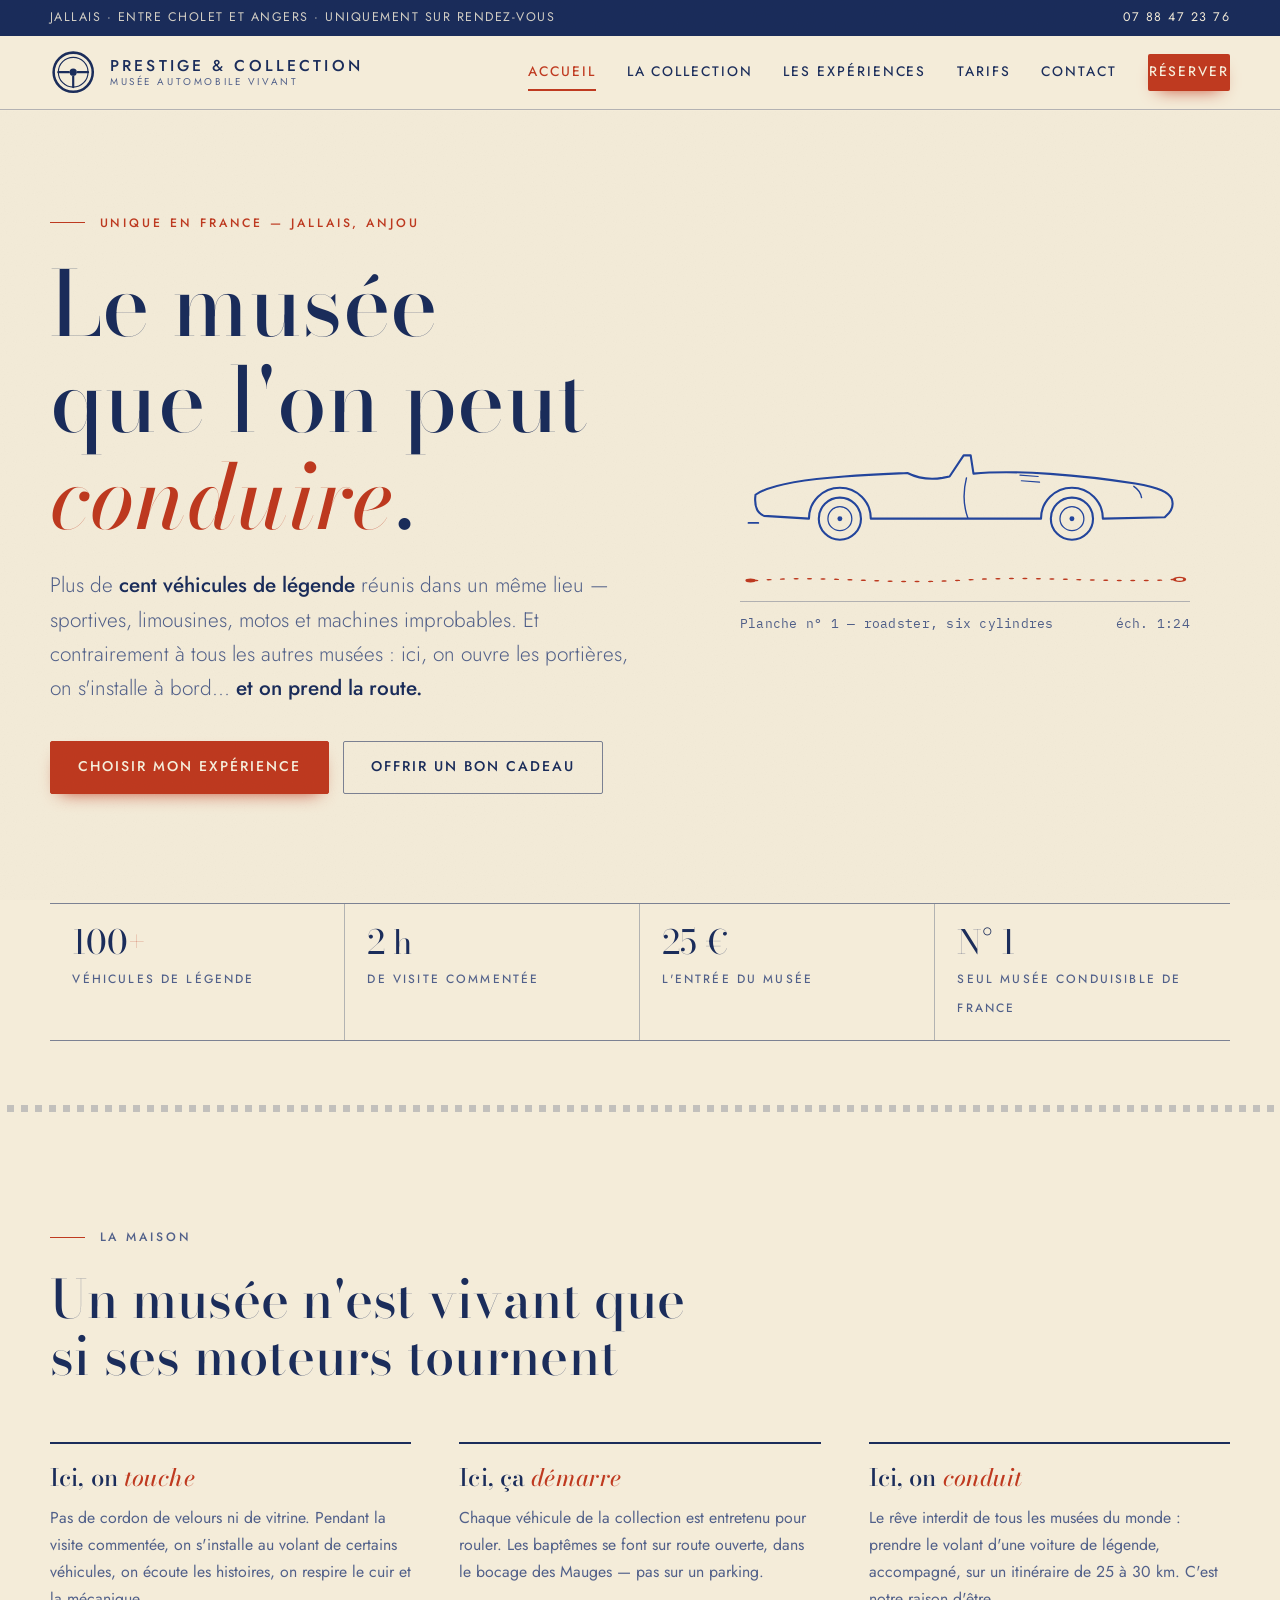
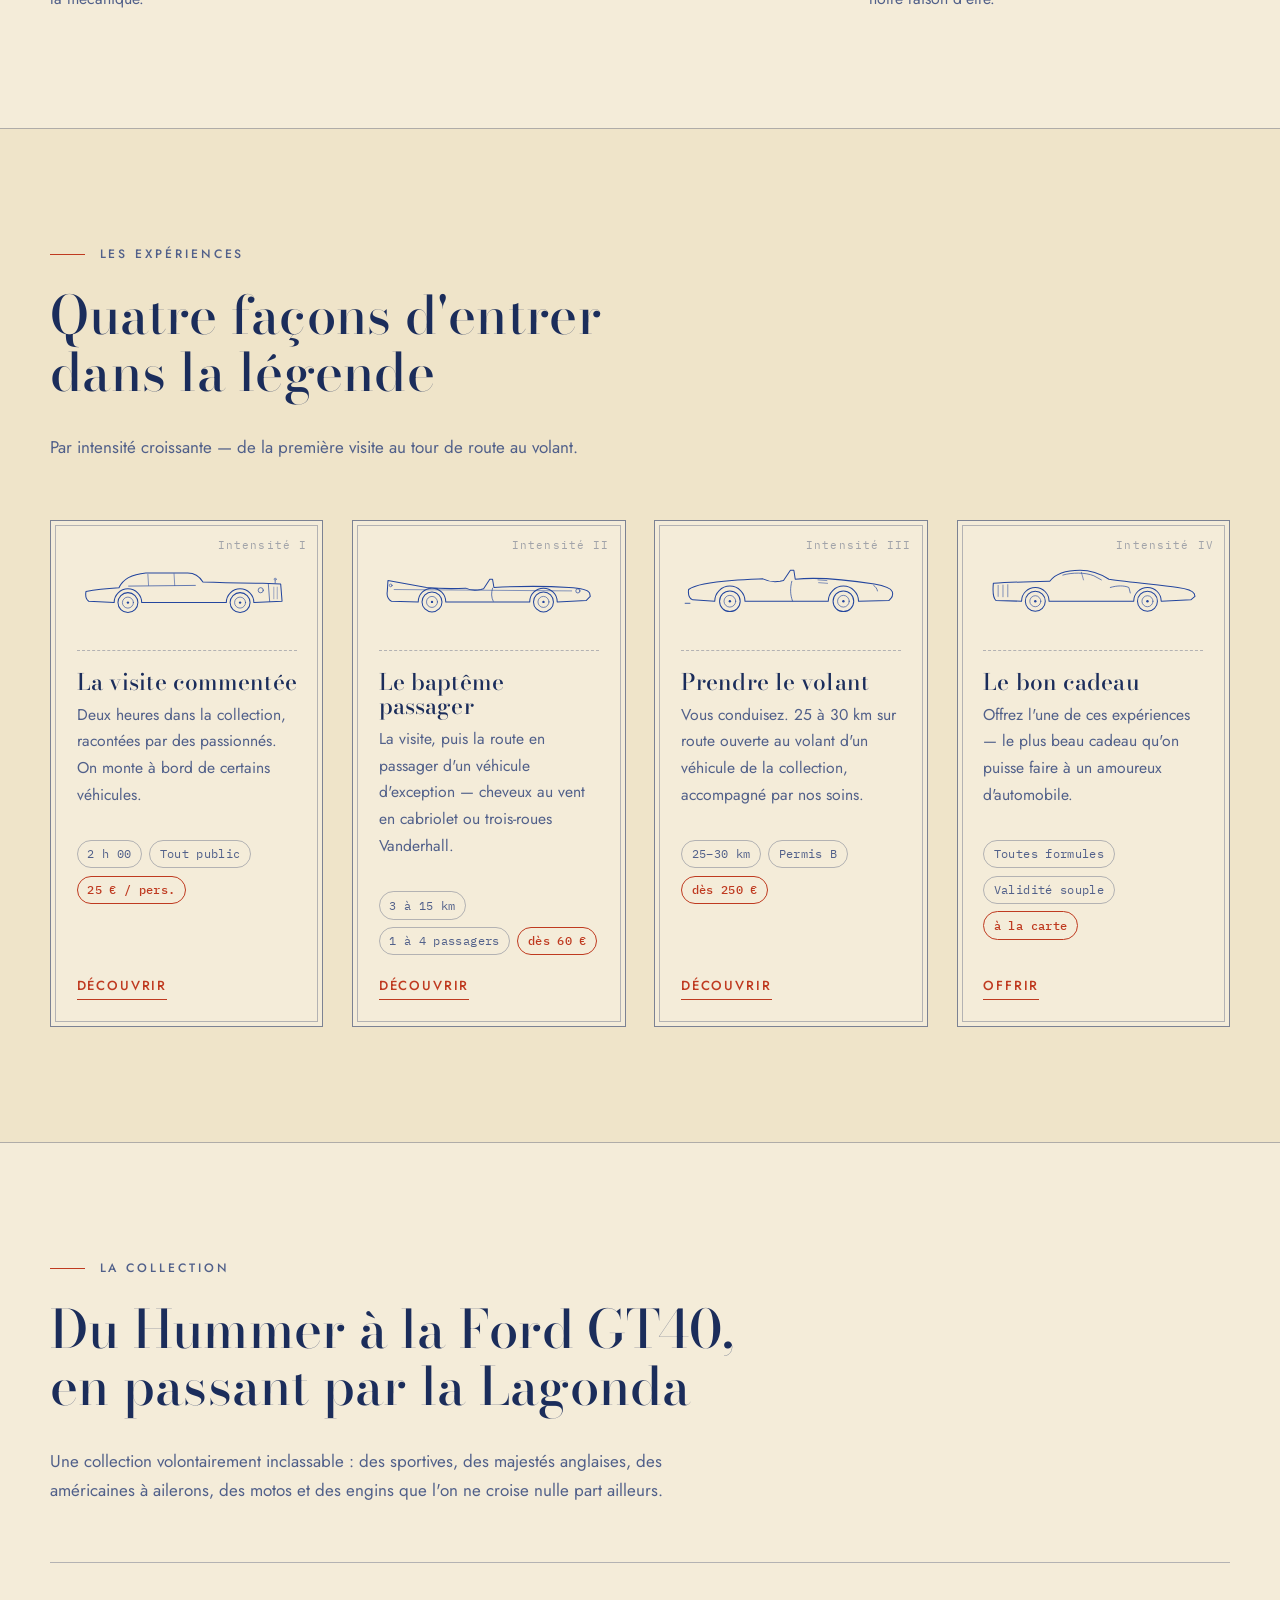
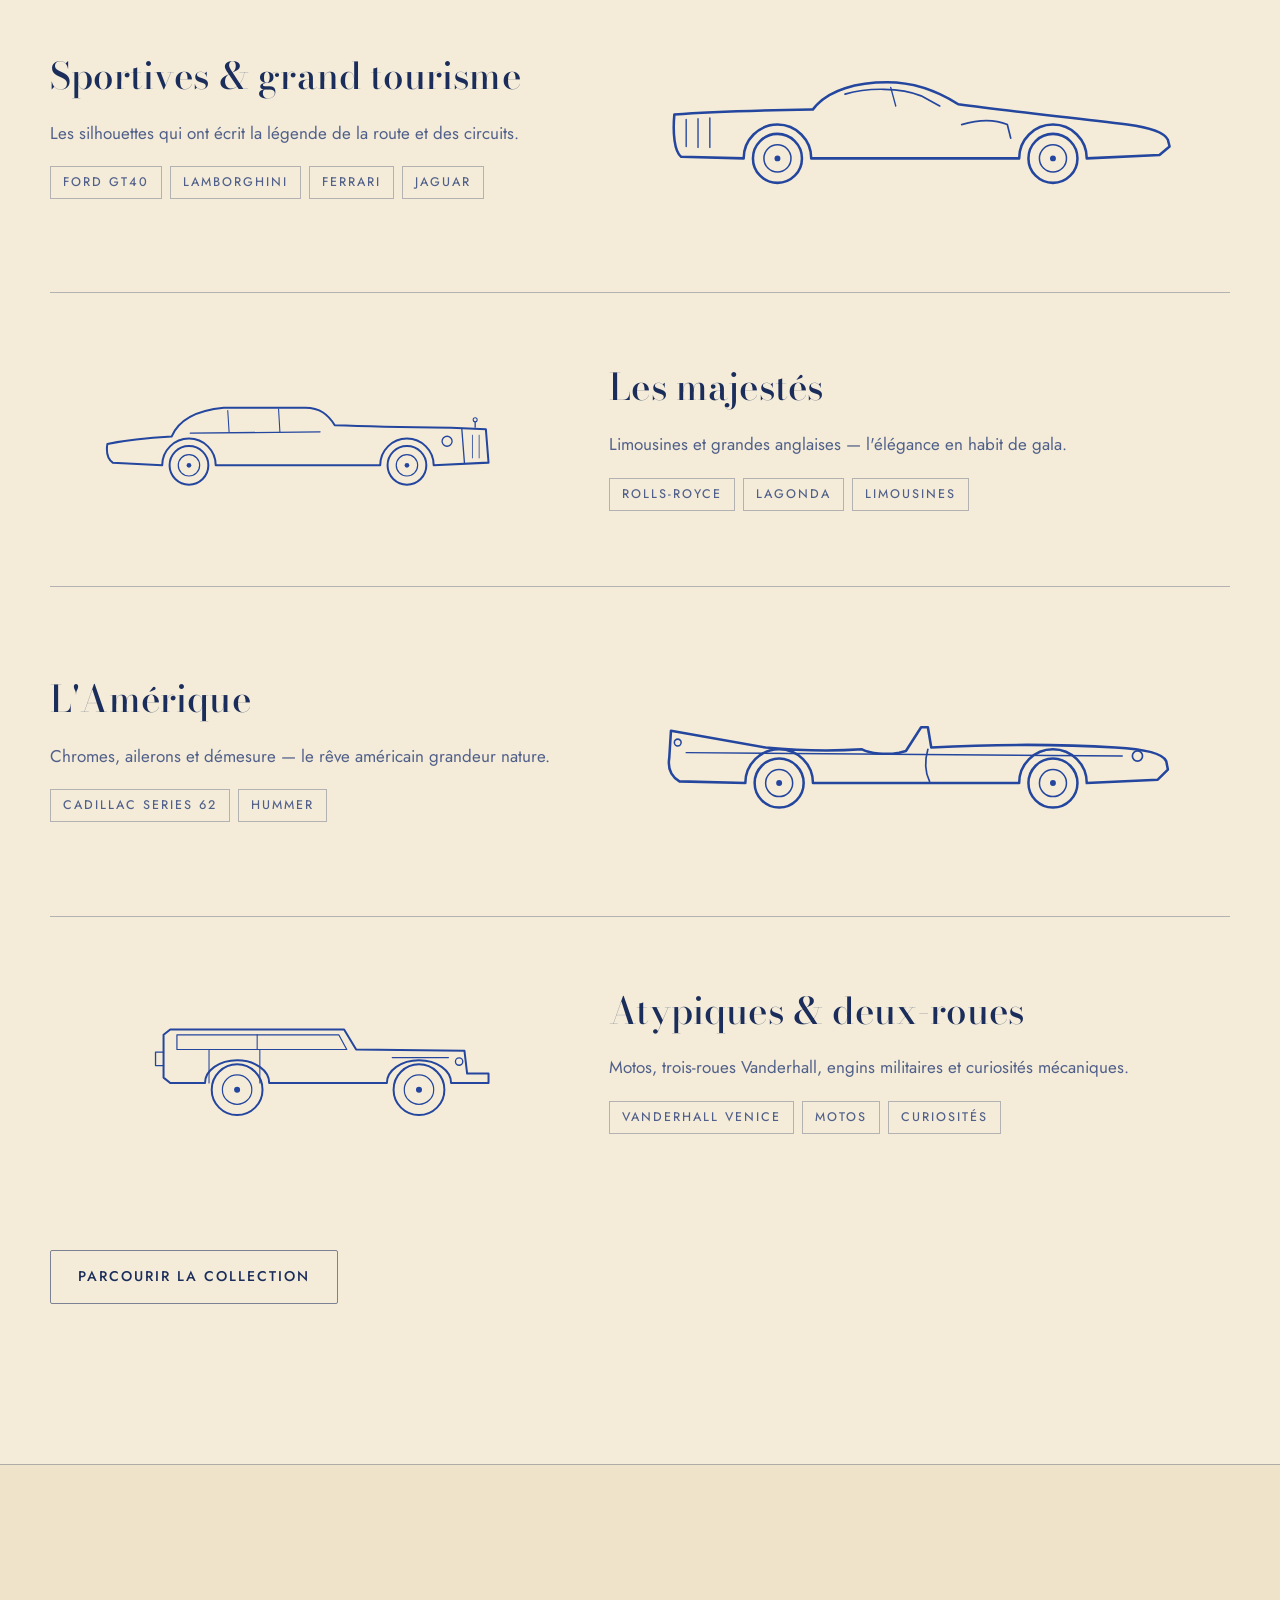
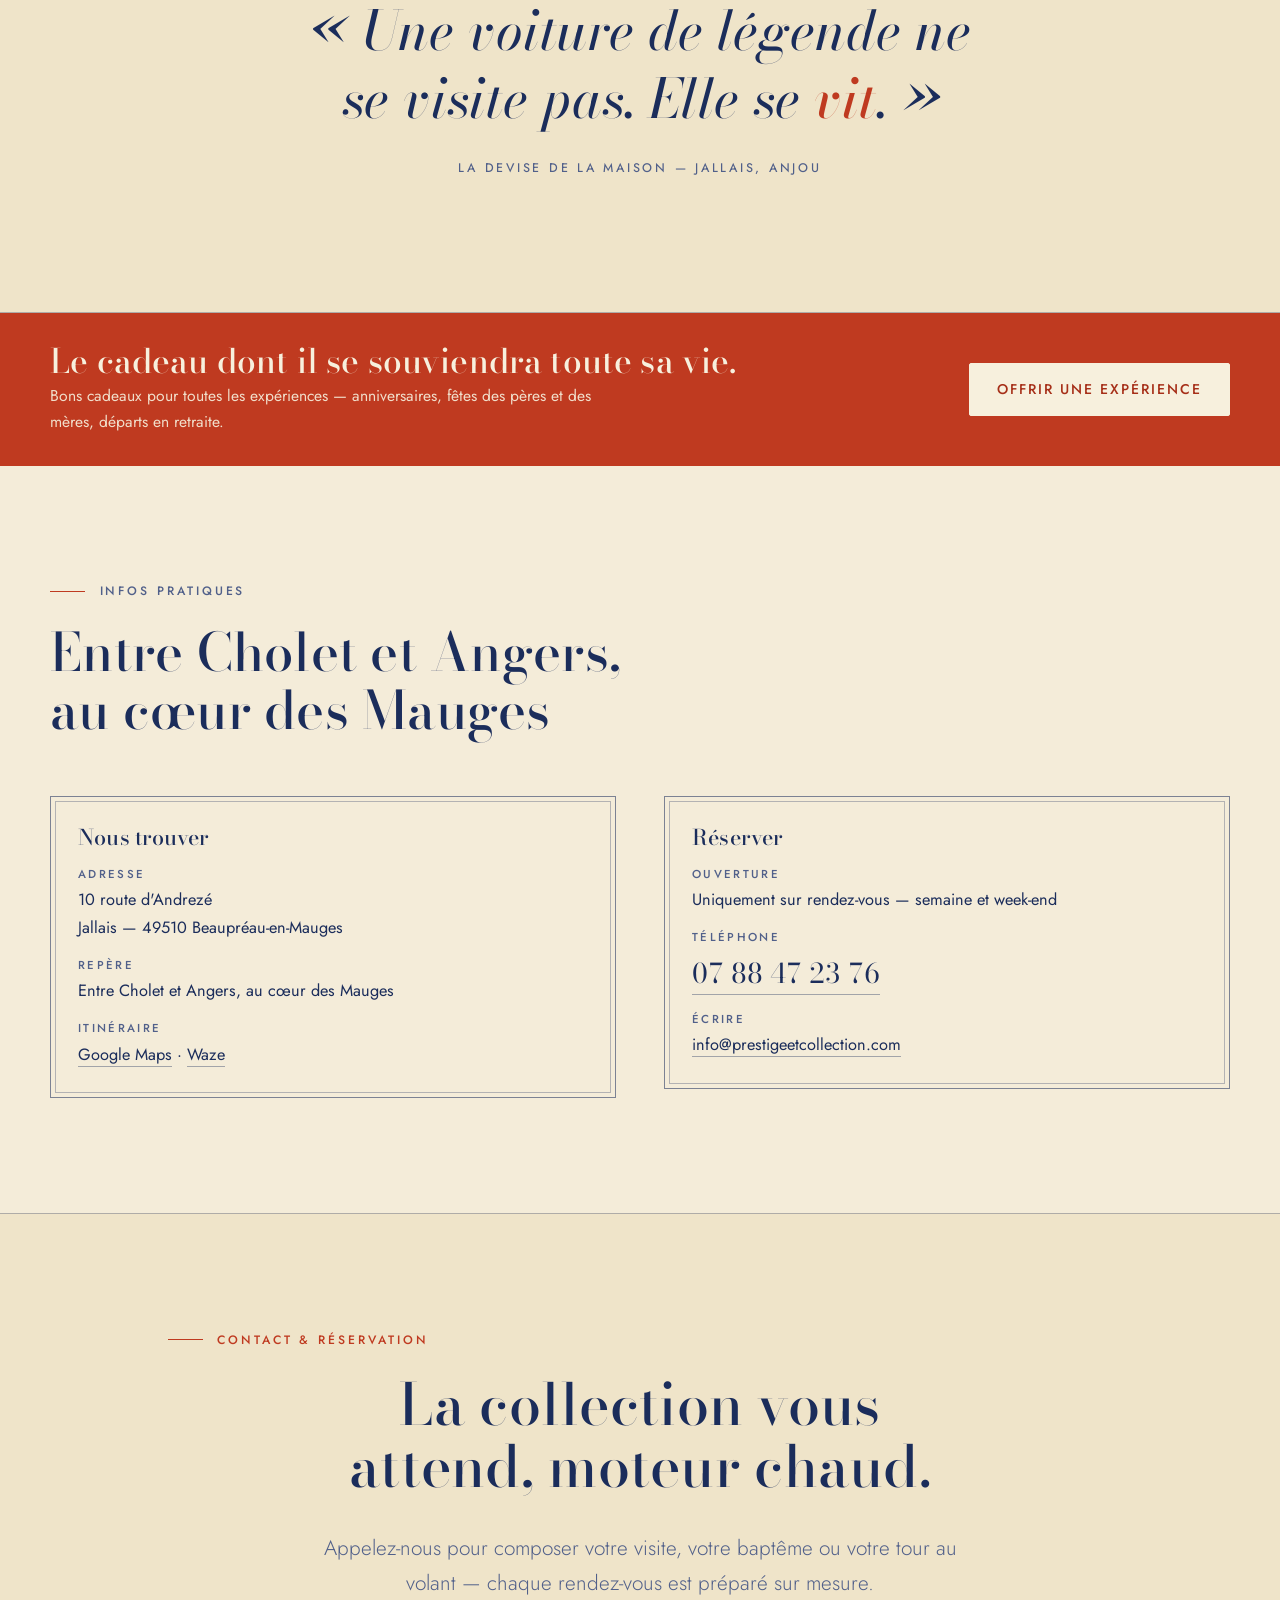
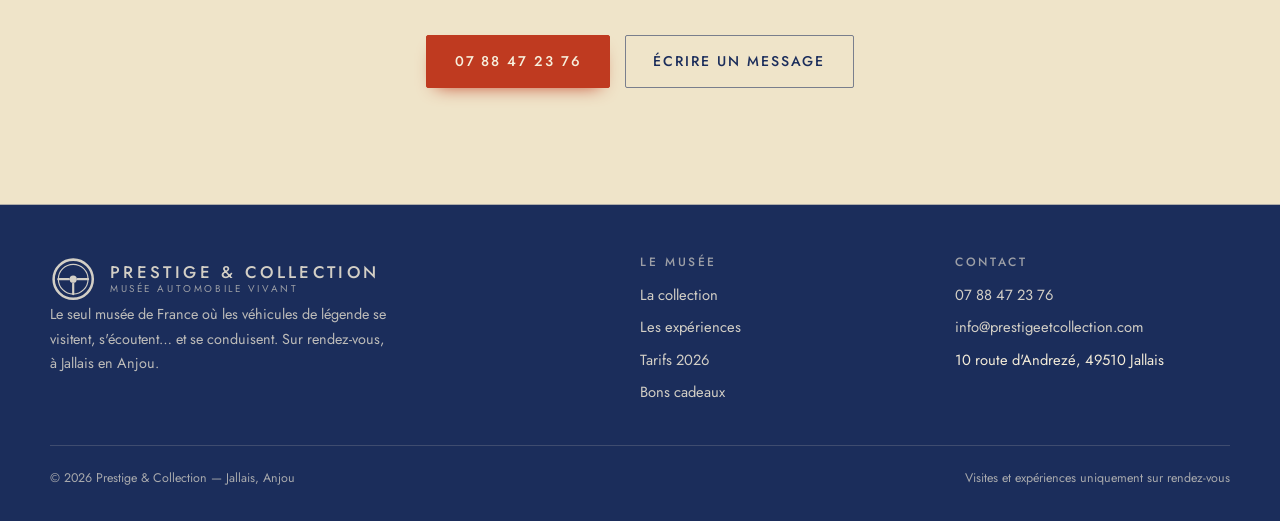
==== index.html @ 9ab6e90e "Refonte complète du site : design « catalogue d'atelier » Site statique 5 pages (accueil, collection" ====
<!DOCTYPE html>
<html lang="fr">
<head>
  <meta charset="utf-8">
  <meta name="viewport" content="width=device-width, initial-scale=1">
  <title>Prestige &amp; Collection — Le musée automobile que l'on peut conduire, à Jallais en Anjou</title>
  <meta name="description" content="Unique en France : un musée automobile vivant à Jallais, entre Cholet et Angers. Plus de 100 véhicules de légende — Ferrari, Rolls-Royce, Jaguar, Ford GT40… — à visiter, et surtout à conduire. Sur rendez-vous.">
  <link rel="icon" href="assets/img/favicon.svg" type="image/svg+xml">
  <link rel="preconnect" href="https://fonts.googleapis.com">
  <link rel="preconnect" href="https://fonts.gstatic.com" crossorigin>
  <link rel="stylesheet" href="https://fonts.googleapis.com/css2?family=Bodoni+Moda:ital,opsz,wght@0,6..96,400..900;1,6..96,400..900&family=IBM+Plex+Mono:wght@400;500&family=Jost:ital,wght@0,300..600;1,300..600&display=swap">
  <link rel="stylesheet" href="assets/css/style.css">
  <script type="application/ld+json">
  {
    "@context": "https://schema.org",
    "@type": "Museum",
    "name": "Prestige & Collection",
    "description": "Musée automobile vivant : plus de 100 véhicules de légende et de collection à visiter et à conduire. Unique en France.",
    "slogan": "Le musée que l'on peut conduire",
    "telephone": "+33 7 88 47 23 76",
    "email": "info@prestigeetcollection.com",
    "url": "https://www.prestigeetcollection.com",
    "address": {
      "@type": "PostalAddress",
      "streetAddress": "10 route d'Andrezé",
      "addressLocality": "Jallais, Beaupréau-en-Mauges",
      "postalCode": "49510",
      "addressCountry": "FR"
    },
    "openingHours": "Sur rendez-vous"
  }
  </script>
</head>
<body>
<!-- ===================== SPRITE (dessins de la maison) ===================== -->
<div hidden>
<svg xmlns="http://www.w3.org/2000/svg" aria-hidden="true">
  <symbol id="pc-wheel" viewBox="0 0 64 64" fill="none" stroke="currentColor" stroke-linecap="round">
    <circle cx="32" cy="32" r="27" stroke-width="3.5"/>
    <circle cx="32" cy="32" r="20.5" stroke-width="1.6"/>
    <circle cx="32" cy="32" r="5" fill="currentColor" stroke="none"/>
    <line x1="11.5" y1="32" x2="26" y2="32" stroke-width="3"/>
    <line x1="38" y1="32" x2="52.5" y2="32" stroke-width="3"/>
    <line x1="32" y1="38" x2="32" y2="52.5" stroke-width="3"/>
  </symbol>
  <symbol id="art-route" viewBox="0 0 300 24" fill="none" stroke="currentColor">
    <path d="M 10 13 C 60 3, 95 21, 150 12 C 200 4, 245 18, 290 11" stroke-width="2.5" stroke-dasharray="1 8" stroke-linecap="round"/>
    <circle cx="7" cy="13" r="3.4" fill="currentColor" stroke="none"/>
    <circle cx="293" cy="11" r="3.4" fill="none" stroke-width="2"/>
  </symbol>
  <symbol id="car-roadster" viewBox="0 0 640 210" fill="none" stroke="currentColor" stroke-width="3" stroke-linecap="round" stroke-linejoin="round">
    <path d="M 22 112 C 42 98, 92 90, 148 86 C 186 83, 216 82, 238 81 C 252 88, 270 91, 288 88 L 298 86 L 318 56 L 328 56 L 332 82 C 392 76, 486 84, 562 96 C 596 102, 610 108, 614 118 C 616 124, 615 132, 610 138 L 604 144 L 516 146 A 42 42 0 0 0 428 146 L 186 146 A 42 42 0 0 0 98 146 L 34 142 C 24 138, 20 128, 22 112 Z"/>
    <path d="M 322 88 C 317 108, 317 126, 324 145" stroke-width="2"/>
    <path d="M 560 100 C 566 104, 570 110, 571 116" stroke-width="2"/>
    <path d="M 398 84 l 26 2 M 400 92 l 26 2" stroke-width="1.6"/>
    <path d="M 26 152 h -14" stroke-width="2.5"/>
    <circle cx="142" cy="146" r="30"/><circle cx="142" cy="146" r="17" stroke-width="1.8"/><circle cx="142" cy="146" r="3.5" fill="currentColor" stroke="none"/>
    <circle cx="472" cy="146" r="30"/><circle cx="472" cy="146" r="17" stroke-width="1.8"/><circle cx="472" cy="146" r="3.5" fill="currentColor" stroke="none"/>
  </symbol>
  <symbol id="car-racer" viewBox="0 0 640 210" fill="none" stroke="currentColor" stroke-width="3" stroke-linecap="round" stroke-linejoin="round">
    <path d="M 30 94 C 84 90, 140 89, 194 88 C 212 64, 248 56, 282 56 C 314 56, 344 68, 366 82 C 424 90, 502 98, 566 106 C 596 110, 610 116, 614 124 L 616 132 L 604 142 L 518 146 A 40 40 0 0 0 438 146 L 192 146 A 40 40 0 0 0 112 146 L 38 144 C 30 138, 28 116, 30 94 Z"/>
    <path d="M 232 70 C 258 62, 298 62, 322 72 L 344 84" stroke-width="2"/>
    <path d="M 286 62 L 292 84" stroke-width="1.6"/>
    <path d="M 370 106 C 390 100, 410 100, 424 106 L 428 122" stroke-width="2"/>
    <path d="M 44 100 v 32 M 58 99 v 34 M 72 98 v 35" stroke-width="1.6"/>
    <circle cx="152" cy="146" r="29"/><circle cx="152" cy="146" r="16" stroke-width="1.8"/><circle cx="152" cy="146" r="3.5" fill="currentColor" stroke="none"/>
    <circle cx="478" cy="146" r="29"/><circle cx="478" cy="146" r="16" stroke-width="1.8"/><circle cx="478" cy="146" r="3.5" fill="currentColor" stroke="none"/>
  </symbol>
  <symbol id="car-limo" viewBox="0 0 640 210" fill="none" stroke="currentColor" stroke-width="3" stroke-linecap="round" stroke-linejoin="round">
    <path d="M 26 118 C 56 112, 88 109, 122 107 C 132 84, 158 68, 200 64 L 322 64 C 344 64, 356 74, 366 90 C 424 92, 480 93, 540 94 L 592 96 L 596 146 L 514 150 A 40 40 0 0 0 434 150 L 188 150 A 40 40 0 0 0 108 150 L 34 146 C 26 140, 24 130, 26 118 Z"/>
    <path d="M 150 102 L 344 100" stroke-width="2"/>
    <path d="M 206 68 L 208 100 M 282 66 L 284 100" stroke-width="1.6"/>
    <path d="M 556 95 L 560 147" stroke-width="2"/>
    <path d="M 572 105 v 34 M 582 105 v 34" stroke-width="1.2"/>
    <path d="M 576 93 v -7" stroke-width="2"/>
    <circle cx="576" cy="82" r="3" stroke-width="1.6"/>
    <circle cx="534" cy="114" r="7.5" stroke-width="2"/>
    <circle cx="148" cy="150" r="29"/><circle cx="148" cy="150" r="16" stroke-width="1.8"/><circle cx="148" cy="150" r="3.5" fill="currentColor" stroke="none"/>
    <circle cx="474" cy="150" r="29"/><circle cx="474" cy="150" r="16" stroke-width="1.8"/><circle cx="474" cy="150" r="3.5" fill="currentColor" stroke="none"/>
  </symbol>
  <symbol id="car-cab" viewBox="0 0 640 210" fill="none" stroke="currentColor" stroke-width="3" stroke-linecap="round" stroke-linejoin="round">
    <path d="M 26 86 L 138 106 C 182 110, 222 110, 252 108 C 262 113, 280 115, 296 112 L 304 110 L 322 82 L 330 82 L 334 106 C 408 102, 490 102, 552 106 C 590 108, 608 114, 612 122 L 614 132 L 602 144 L 518 148 A 40 40 0 0 0 438 148 L 194 148 A 40 40 0 0 0 114 148 L 36 146 C 26 140, 22 130, 24 118 L 26 86 Z"/>
    <path d="M 44 112 L 560 116" stroke-width="1.6"/>
    <path d="M 330 108 C 326 122, 326 134, 332 146" stroke-width="2"/>
    <circle cx="34" cy="100" r="4" stroke-width="1.8"/>
    <circle cx="578" cy="116" r="6" stroke-width="2"/>
    <circle cx="154" cy="148" r="29"/><circle cx="154" cy="148" r="16" stroke-width="1.8"/><circle cx="154" cy="148" r="3.5" fill="currentColor" stroke="none"/>
    <circle cx="478" cy="148" r="29"/><circle cx="478" cy="148" r="16" stroke-width="1.8"/><circle cx="478" cy="148" r="3.5" fill="currentColor" stroke="none"/>
  </symbol>
  <symbol id="car-4x4" viewBox="0 0 640 210" fill="none" stroke="currentColor" stroke-width="3" stroke-linecap="round" stroke-linejoin="round">
    <path d="M 120 62 L 380 62 L 398 92 L 560 94 L 564 128 L 596 128 L 596 142 L 540 142 A 48 34 0 0 0 444 142 L 268 142 A 48 34 0 0 0 172 142 L 120 142 L 110 134 L 110 70 Z"/>
    <path d="M 130 70 L 372 70 L 384 92 L 130 92 Z" stroke-width="1.8"/>
    <path d="M 250 70 v 22" stroke-width="1.6"/>
    <path d="M 254 92 v 50 M 178 92 v 50" stroke-width="1.6"/>
    <path d="M 452 104 h 84" stroke-width="1.8"/>
    <circle cx="552" cy="110" r="5.5" stroke-width="2"/>
    <path d="M 110 96 h -12 v 20 h 12" stroke-width="2"/>
    <circle cx="220" cy="152" r="38"/><circle cx="220" cy="152" r="22" stroke-width="1.8"/><circle cx="220" cy="152" r="4.5" fill="currentColor" stroke="none"/>
    <circle cx="492" cy="152" r="38"/><circle cx="492" cy="152" r="22" stroke-width="1.8"/><circle cx="492" cy="152" r="4.5" fill="currentColor" stroke="none"/>
  </symbol>
</svg>
</div>

<a class="skip-link" href="#contenu">Aller au contenu</a>

<!-- ===================== BANDEAU + ENTÊTE ===================== -->
<div class="topbar">
  <div class="wrap">
    <span class="topbar-place">Jallais · entre Cholet et Angers · uniquement sur rendez-vous</span>
    <a href="tel:+33788472376">07 88 47 23 76</a>
  </div>
</div>

<header class="site-header">
  <div class="wrap">
    <a class="brand" href="index.html" aria-label="Prestige et Collection — accueil">
      <svg class="brand-mark" aria-hidden="true"><use href="#pc-wheel"/></svg>
      <span class="brand-name">Prestige &amp; Collection<small>Musée automobile vivant</small></span>
    </a>
    <button class="nav-toggle" aria-expanded="false" aria-controls="nav-principal">
      <span class="sr-only" hidden>Menu</span>
      <svg viewBox="0 0 24 24" fill="none" stroke="currentColor" stroke-width="2" stroke-linecap="round"><path d="M3 6h18M3 12h18M3 18h18"/></svg>
    </button>
    <nav class="site-nav" id="nav-principal" aria-label="Navigation principale">
      <a href="index.html" aria-current="page">Accueil</a>
      <a href="collection.html">La collection</a>
      <a href="experiences.html">Les expériences</a>
      <a href="tarifs.html">Tarifs</a>
      <a href="contact.html">Contact</a>
      <a class="btn btn-primary btn-small" href="contact.html">Réserver</a>
    </nav>
  </div>
</header>

<main id="contenu">
<!-- ===================== HÉROS ===================== -->
<section class="hero">
  <div class="wrap">
    <div class="hero-grid">
      <div>
        <p class="eyebrow">Unique en France — Jallais, Anjou</p>
        <h1 class="display-1">Le musée que l'on peut <em>conduire</em>.</h1>
        <p class="lede">Plus de <strong>cent véhicules de légende</strong> réunis dans un même lieu — sportives, limousines, motos et machines improbables. Et contrairement à tous les autres musées&nbsp;: ici, on ouvre les portières, on s'installe à bord… <strong>et on prend la route.</strong></p>
        <div class="hero-actions">
          <a class="btn btn-primary" href="experiences.html">Choisir mon expérience</a>
          <a class="btn btn-ghost" href="tarifs.html#bon-cadeau">Offrir un bon cadeau</a>
        </div>
      </div>
      <figure class="hero-art reveal">
        <svg class="car-drawing" viewBox="0 0 640 210" role="img" aria-label="Dessin technique d'un roadster de collection"><use href="#car-roadster"/></svg>
        <svg class="route" viewBox="0 0 300 24" aria-hidden="true" preserveAspectRatio="none"><use href="#art-route"/></svg>
        <figcaption class="spec"><span>Planche n° 1 — roadster, six cylindres</span><span>éch. 1:24</span></figcaption>
      </figure>
    </div>

    <div class="hero-stats">
      <div><span class="stat-value">100<span style="color:var(--red)">+</span></span><br><span class="stat-label">Véhicules de légende</span></div>
      <div><span class="stat-value">2&nbsp;h</span><br><span class="stat-label">De visite commentée</span></div>
      <div><span class="stat-value">25&nbsp;€</span><br><span class="stat-label">L'entrée du musée</span></div>
      <div><span class="stat-value">N°&nbsp;1</span><br><span class="stat-label">Seul musée conduisible de France</span></div>
    </div>
  </div>
  <div class="checker" style="margin-top: clamp(2.5rem, 5vw, 4rem);"></div>
</section>

<!-- ===================== CREDO ===================== -->
<section class="section">
  <div class="wrap">
    <div class="section-head reveal">
      <p class="eyebrow">La maison</p>
      <h2 class="display-2">Un musée n'est vivant que si ses moteurs tournent</h2>
    </div>
    <div class="credo">
      <article class="reveal">
        <h3>Ici, on <em>touche</em></h3>
        <p>Pas de cordon de velours ni de vitrine. Pendant la visite commentée, on s'installe au volant de certains véhicules, on écoute les histoires, on respire le cuir et la mécanique.</p>
      </article>
      <article class="reveal">
        <h3>Ici, ça <em>démarre</em></h3>
        <p>Chaque véhicule de la collection est entretenu pour rouler. Les baptêmes se font sur route ouverte, dans le bocage des Mauges — pas sur un parking.</p>
      </article>
      <article class="reveal">
        <h3>Ici, on <em>conduit</em></h3>
        <p>Le rêve interdit de tous les musées du monde&nbsp;: prendre le volant d'une voiture de légende, accompagné, sur un itinéraire de 25 à 30&nbsp;km. C'est notre raison d'être.</p>
      </article>
    </div>
  </div>
</section>

<!-- ===================== EXPÉRIENCES ===================== -->
<section class="section section-alt" id="experiences">
  <div class="wrap">
    <div class="section-head reveal">
      <p class="eyebrow">Les expériences</p>
      <h2 class="display-2">Quatre façons d'entrer dans la légende</h2>
      <p>Par intensité croissante — de la première visite au tour de route au volant.</p>
    </div>
    <div class="plates">
      <article class="plate reveal">
        <span class="plate-no">Intensité I</span>
        <figure class="plate-figure"><svg viewBox="0 0 640 210" aria-hidden="true"><use href="#car-limo"/></svg></figure>
        <h3>La visite commentée</h3>
        <p>Deux heures dans la collection, racontées par des passionnés. On monte à bord de certains véhicules.</p>
        <ul class="plate-meta">
          <li>2 h 00</li><li>Tout public</li><li class="is-price">25 € / pers.</li>
        </ul>
        <a class="plate-cta" href="experiences.html#visite">Découvrir</a>
      </article>
      <article class="plate reveal">
        <span class="plate-no">Intensité II</span>
        <figure class="plate-figure"><svg viewBox="0 0 640 210" aria-hidden="true"><use href="#car-cab"/></svg></figure>
        <h3>Le baptême passager</h3>
        <p>La visite, puis la route en passager d'un véhicule d'exception — cheveux au vent en cabriolet ou trois-roues Vanderhall.</p>
        <ul class="plate-meta">
          <li>3 à 15 km</li><li>1 à 4 passagers</li><li class="is-price">dès 60 €</li>
        </ul>
        <a class="plate-cta" href="experiences.html#passager">Découvrir</a>
      </article>
      <article class="plate reveal">
        <span class="plate-no">Intensité III</span>
        <figure class="plate-figure"><svg viewBox="0 0 640 210" aria-hidden="true"><use href="#car-roadster"/></svg></figure>
        <h3>Prendre le volant</h3>
        <p>Vous conduisez. 25 à 30 km sur route ouverte au volant d'un véhicule de la collection, accompagné par nos soins.</p>
        <ul class="plate-meta">
          <li>25–30 km</li><li>Permis B</li><li class="is-price">dès 250 €</li>
        </ul>
        <a class="plate-cta" href="experiences.html#conduite">Découvrir</a>
      </article>
      <article class="plate reveal">
        <span class="plate-no">Intensité IV</span>
        <figure class="plate-figure"><svg viewBox="0 0 640 210" aria-hidden="true"><use href="#car-racer"/></svg></figure>
        <h3>Le bon cadeau</h3>
        <p>Offrez l'une de ces expériences — le plus beau cadeau qu'on puisse faire à un amoureux d'automobile.</p>
        <ul class="plate-meta">
          <li>Toutes formules</li><li>Validité souple</li><li class="is-price">à la carte</li>
        </ul>
        <a class="plate-cta" href="tarifs.html#bon-cadeau">Offrir</a>
      </article>
    </div>
  </div>
</section>

<!-- ===================== COLLECTION (aperçu) ===================== -->
<section class="section">
  <div class="wrap">
    <div class="section-head reveal">
      <p class="eyebrow">La collection</p>
      <h2 class="display-2">Du Hummer à la Ford GT40, en passant par la Lagonda</h2>
      <p>Une collection volontairement inclassable&nbsp;: des sportives, des majestés anglaises, des américaines à ailerons, des motos et des engins que l'on ne croise nulle part ailleurs.</p>
    </div>

    <div class="universe reveal">
      <figure class="universe-art"><svg viewBox="0 0 640 210" aria-hidden="true"><use href="#car-racer"/></svg></figure>
      <div>
        <h3>Sportives &amp; grand tourisme</h3>
        <p class="muted">Les silhouettes qui ont écrit la légende de la route et des circuits.</p>
        <ul class="marques"><li>Ford GT40</li><li>Lamborghini</li><li>Ferrari</li><li>Jaguar</li></ul>
      </div>
    </div>
    <div class="universe reveal">
      <figure class="universe-art"><svg viewBox="0 0 640 210" aria-hidden="true"><use href="#car-limo"/></svg></figure>
      <div>
        <h3>Les majestés</h3>
        <p class="muted">Limousines et grandes anglaises — l'élégance en habit de gala.</p>
        <ul class="marques"><li>Rolls-Royce</li><li>Lagonda</li><li>Limousines</li></ul>
      </div>
    </div>
    <div class="universe reveal">
      <figure class="universe-art"><svg viewBox="0 0 640 210" aria-hidden="true"><use href="#car-cab"/></svg></figure>
      <div>
        <h3>L'Amérique</h3>
        <p class="muted">Chromes, ailerons et démesure — le rêve américain grandeur nature.</p>
        <ul class="marques"><li>Cadillac Series 62</li><li>Hummer</li></ul>
      </div>
    </div>
    <div class="universe reveal">
      <figure class="universe-art"><svg viewBox="0 0 640 210" aria-hidden="true"><use href="#car-4x4"/></svg></figure>
      <div>
        <h3>Atypiques &amp; deux-roues</h3>
        <p class="muted">Motos, trois-roues Vanderhall, engins militaires et curiosités mécaniques.</p>
        <ul class="marques"><li>Vanderhall Venice</li><li>Motos</li><li>Curiosités</li></ul>
      </div>
    </div>

    <div class="hero-actions" style="margin-top: 2.6rem;">
      <a class="btn btn-ghost" href="collection.html">Parcourir la collection</a>
    </div>
  </div>
</section>

<!-- ===================== MAXIME ===================== -->
<div class="section-alt">
  <figure class="maxim wrap">
    <blockquote>«&nbsp;Une voiture de légende ne se visite pas. Elle se <strong>vit</strong>.&nbsp;»</blockquote>
    <figcaption>La devise de la maison — Jallais, Anjou</figcaption>
  </figure>
</div>

<!-- ===================== BON CADEAU ===================== -->
<section class="gift-band">
  <div class="wrap">
    <div>
      <h2>Le cadeau dont il se souviendra toute sa vie.</h2>
      <p>Bons cadeaux pour toutes les expériences — anniversaires, fêtes des pères et des mères, départs en retraite.</p>
    </div>
    <a class="btn" href="tarifs.html#bon-cadeau">Offrir une expérience</a>
  </div>
</section>

<!-- ===================== INFOS PRATIQUES ===================== -->
<section class="section" id="infos">
  <div class="wrap">
    <div class="section-head reveal">
      <p class="eyebrow">Infos pratiques</p>
      <h2 class="display-2">Entre Cholet et Angers, au cœur des Mauges</h2>
    </div>
    <div class="contact-grid">
      <div class="info-card reveal">
        <h3>Nous trouver</h3>
        <dl>
          <div><dt>Adresse</dt><dd>10 route d'Andrezé<br>Jallais — 49510 Beaupréau-en-Mauges</dd></div>
          <div><dt>Repère</dt><dd>Entre Cholet et Angers, au cœur des Mauges</dd></div>
          <div><dt>Itinéraire</dt><dd><a href="https://www.google.com/maps/search/?api=1&amp;query=Prestige+et+Collection+10+route+d'Andrez%C3%A9+49510+Jallais" rel="noopener" target="_blank">Google Maps</a> · <a href="https://waze.com/ul?q=10%20route%20d'Andrez%C3%A9%2049510%20Jallais&amp;navigate=yes" rel="noopener" target="_blank">Waze</a></dd></div>
        </dl>
      </div>
      <div class="info-card reveal">
        <h3>Réserver</h3>
        <dl>
          <div><dt>Ouverture</dt><dd>Uniquement sur rendez-vous — semaine et week-end</dd></div>
          <div><dt>Téléphone</dt><dd><a class="phone-big" href="tel:+33788472376">07 88 47 23 76</a></dd></div>
          <div><dt>Écrire</dt><dd><a href="mailto:info@prestigeetcollection.com">info@prestigeetcollection.com</a></dd></div>
        </dl>
      </div>
    </div>
  </div>
</section>

<!-- ===================== FINALE ===================== -->
<section class="finale section-alt">
  <div class="wrap">
    <p class="eyebrow" style="justify-content:center;">Contact &amp; réservation</p>
    <h2>La collection vous attend, moteur chaud.</h2>
    <p class="lede" style="text-align:center;">Appelez-nous pour composer votre visite, votre baptême ou votre tour au volant — chaque rendez-vous est préparé sur mesure.</p>
    <div class="hero-actions">
      <a class="btn btn-primary" href="tel:+33788472376">07 88 47 23 76</a>
      <a class="btn btn-ghost" href="contact.html">Écrire un message</a>
    </div>
  </div>
</section>
</main>

<!-- ===================== PIED DE PAGE ===================== -->
<footer class="site-footer">
  <div class="wrap">
    <div class="footer-grid">
      <div class="footer-brand">
        <a class="brand" href="index.html" style="color:inherit;">
          <svg class="brand-mark" aria-hidden="true" style="color:inherit;"><use href="#pc-wheel"/></svg>
          <span class="brand-name">Prestige &amp; Collection<small style="color:inherit;opacity:.7;">Musée automobile vivant</small></span>
        </a>
        <p>Le seul musée de France où les véhicules de légende se visitent, s'écoutent… et se conduisent. Sur rendez-vous, à Jallais en Anjou.</p>
      </div>
      <div>
        <h4>Le musée</h4>
        <ul>
          <li><a href="collection.html">La collection</a></li>
          <li><a href="experiences.html">Les expériences</a></li>
          <li><a href="tarifs.html">Tarifs 2026</a></li>
          <li><a href="tarifs.html#bon-cadeau">Bons cadeaux</a></li>
        </ul>
      </div>
      <div>
        <h4>Contact</h4>
        <ul>
          <li><a href="tel:+33788472376">07 88 47 23 76</a></li>
          <li><a href="mailto:info@prestigeetcollection.com">info@prestigeetcollection.com</a></li>
          <li>10 route d'Andrezé, 49510 Jallais</li>
        </ul>
      </div>
    </div>
    <div class="footer-bottom">
      <span>© <span data-year>2026</span> Prestige &amp; Collection — Jallais, Anjou</span>
      <span>Visites et expériences uniquement sur rendez-vous</span>
    </div>
  </div>
</footer>

<script src="assets/js/main.js" defer></script>
</body>
</html>
---- assets/css/style.css ----
/* ==========================================================================
   PRESTIGE & COLLECTION — Le musée que l'on peut conduire
   Design « Catalogue d'atelier » : papier ivoire, encre bleu de France,
   rouge course en accent. Mode sombre : le cyanotype (blueprint de nuit).
   ========================================================================== */

/* ---------- Jetons ------------------------------------------------------ */

:root {
  /* Papier & encres — le catalogue (thème clair) */
  --paper:        #f4ecd9;
  --paper-raised: #efe4c9;
  --paper-deep:   #e9dcba;
  --ink:          #1b2d5b;
  --ink-soft:     #51608a;
  --ink-faint:    rgba(27, 45, 91, 0.38);
  --line:         rgba(27, 45, 91, 0.30);
  --line-strong:  rgba(27, 45, 91, 0.55);
  --blue:         #24469e;
  --red:          #bf3a20;
  --red-deep:     #a62f18;
  --on-red:       #f7f0dd;
  --roundel-face: #faf5e6;
  --shadow:       0 14px 34px -18px rgba(27, 45, 91, 0.45);
  --grain-opacity: 0.5;

  --font-display: "Bodoni Moda", "Bodoni MT", "Didot", Georgia, serif;
  --font-body:    "Jost", "Futura", "Century Gothic", "Segoe UI", sans-serif;
  --font-mono:    "IBM Plex Mono", ui-monospace, "SF Mono", Consolas, monospace;

  --measure: 62ch;
  --gutter: clamp(1.25rem, 4vw, 2.5rem);
  --section-pad: clamp(4rem, 9vw, 7.5rem);
  --radius: 2px;

  color-scheme: light;
}

/* Le cyanotype — thème sombre (choix système) */
@media (prefers-color-scheme: dark) {
  :root:not([data-theme="light"]) {
    --paper:        #0e1729;
    --paper-raised: #13203a;
    --paper-deep:   #182747;
    --ink:          #ece4cb;
    --ink-soft:     #a7b2d1;
    --ink-faint:    rgba(236, 228, 203, 0.38);
    --line:         rgba(236, 228, 203, 0.26);
    --line-strong:  rgba(236, 228, 203, 0.5);
    --blue:         #8ea6e0;
    --red:          #d95c40;
    --red-deep:     #c44a30;
    --on-red:       #14100c;
    --roundel-face: #101c34;
    --shadow:       0 16px 38px -18px rgba(0, 0, 0, 0.65);
    --grain-opacity: 0.35;
    color-scheme: dark;
  }
}

/* Le cyanotype — thème sombre (choix explicite) */
:root[data-theme="dark"] {
  --paper:        #0e1729;
  --paper-raised: #13203a;
  --paper-deep:   #182747;
  --ink:          #ece4cb;
  --ink-soft:     #a7b2d1;
  --ink-faint:    rgba(236, 228, 203, 0.38);
  --line:         rgba(236, 228, 203, 0.26);
  --line-strong:  rgba(236, 228, 203, 0.5);
  --blue:         #8ea6e0;
  --red:          #d95c40;
  --red-deep:     #c44a30;
  --on-red:       #14100c;
  --roundel-face: #101c34;
  --shadow:       0 16px 38px -18px rgba(0, 0, 0, 0.65);
  --grain-opacity: 0.35;
  color-scheme: dark;
}

/* ---------- Socle ------------------------------------------------------- */

*, *::before, *::after { box-sizing: border-box; }

html { scroll-behavior: smooth; }
@media (prefers-reduced-motion: reduce) {
  html { scroll-behavior: auto; }
  *, *::before, *::after {
    animation-duration: 0.01ms !important;
    animation-iteration-count: 1 !important;
    transition-duration: 0.01ms !important;
  }
}

body {
  margin: 0;
  background: var(--paper);
  color: var(--ink);
  font-family: var(--font-body);
  font-size: 1.0625rem;
  font-weight: 400;
  line-height: 1.7;
  -webkit-font-smoothing: antialiased;
  text-rendering: optimizeLegibility;
}

/* Grain de papier, très discret */
body::before {
  content: "";
  position: fixed;
  inset: 0;
  pointer-events: none;
  z-index: 4;
  opacity: var(--grain-opacity);
  background-image: url("data:image/svg+xml,%3Csvg xmlns='http://www.w3.org/2000/svg' width='120' height='120'%3E%3Cfilter id='n'%3E%3CfeTurbulence type='fractalNoise' baseFrequency='0.9' numOctaves='2'/%3E%3CfeColorMatrix values='0 0 0 0 0 0 0 0 0 0 0 0 0 0 0 0 0 0 0.035 0'/%3E%3C/filter%3E%3Crect width='120' height='120' filter='url(%23n)'/%3E%3C/svg%3E");
}

img, svg { max-width: 100%; height: auto; }

h1, h2, h3, h4 {
  font-family: var(--font-display);
  font-weight: 500;
  line-height: 1.08;
  margin: 0 0 0.6em;
  text-wrap: balance;
  letter-spacing: 0.005em;
}

p { margin: 0 0 1.1em; max-width: var(--measure); }
p:last-child { margin-bottom: 0; }

a { color: inherit; text-decoration-color: var(--ink-faint); text-underline-offset: 3px; }
a:hover { text-decoration-color: var(--red); }

:focus-visible {
  outline: 2px solid var(--red);
  outline-offset: 3px;
  border-radius: var(--radius);
}

::selection { background: var(--blue); color: var(--paper); }

.skip-link {
  position: absolute;
  left: -9999px;
  top: 0;
  z-index: 100;
  padding: 0.6rem 1rem;
  background: var(--ink);
  color: var(--paper);
  font-size: 0.9rem;
}
.skip-link:focus { left: 0.5rem; top: 0.5rem; }

.wrap {
  width: min(1180px, 100% - 2 * var(--gutter));
  margin-inline: auto;
}

/* ---------- Vocabulaire typographique ----------------------------------- */

.eyebrow {
  display: flex;
  align-items: center;
  gap: 0.9rem;
  margin: 0 0 1.4rem;
  font-family: var(--font-body);
  font-size: 0.76rem;
  font-weight: 500;
  letter-spacing: 0.24em;
  text-transform: uppercase;
  color: var(--red);
}
.eyebrow::before {
  content: "";
  width: 2.2rem;
  height: 1px;
  background: var(--red);
  flex: none;
}

.display-1 {
  font-size: clamp(2.9rem, 7.4vw, 5.6rem);
  font-weight: 475;
}
.display-2 { font-size: clamp(2.1rem, 4.4vw, 3.3rem); }
.display-3 { font-size: clamp(1.45rem, 2.4vw, 1.9rem); }

em, .swash { font-style: italic; }
.display-1 em, .display-2 em { color: var(--red); font-weight: 500; }

.lede {
  font-size: clamp(1.1rem, 1.7vw, 1.3rem);
  font-weight: 300;
  line-height: 1.65;
  color: var(--ink-soft);
  max-width: 56ch;
}
.lede strong { font-weight: 500; color: var(--ink); }

.spec {
  font-family: var(--font-mono);
  font-size: 0.8rem;
  font-variant-numeric: tabular-nums;
  letter-spacing: 0.02em;
}

/* ---------- Motifs de la maison ----------------------------------------- */

/* Filet double, façon cadre de carte routière */
.rule-double {
  border: 0;
  height: 7px;
  margin: 0;
  border-top: 1px solid var(--line-strong);
  border-bottom: 1px solid var(--line-strong);
  background: transparent;
}

/* Itinéraire pointillé, façon tracé sur carte Michelin */
.route {
  display: block;
  width: 100%;
  height: 14px;
  color: var(--red);
}

/* Cocarde de rallye */
.roundel {
  display: inline-grid;
  place-items: center;
  width: 3.1rem;
  height: 3.1rem;
  border-radius: 50%;
  background: var(--roundel-face);
  border: 1.5px solid var(--ink);
  box-shadow: inset 0 0 0 3px var(--roundel-face), inset 0 0 0 4.5px var(--ink-faint);
  font-family: var(--font-mono);
  font-weight: 500;
  font-size: 1.05rem;
  color: var(--red);
  flex: none;
}

/* Damier d'arrivée, hairline */
.checker {
  height: 7px;
  background-image:
    repeating-conic-gradient(var(--ink-faint) 0% 25%, transparent 0% 50%);
  background-size: 14px 14px;
  opacity: 0.6;
}

/* ---------- Bandeau supérieur & entête ---------------------------------- */

.topbar {
  background: var(--ink);
  color: var(--paper);
  font-size: 0.78rem;
  font-weight: 400;
  letter-spacing: 0.12em;
  text-transform: uppercase;
}
:root[data-theme="dark"] .topbar { background: var(--paper-raised); color: var(--ink); }
@media (prefers-color-scheme: dark) {
  :root:not([data-theme="light"]) .topbar { background: var(--paper-raised); color: var(--ink); }
}
.topbar .wrap {
  display: flex;
  justify-content: space-between;
  gap: 1rem;
  padding-block: 0.45rem;
}
.topbar a { text-decoration: none; }
.topbar a:hover { color: var(--red); }
.topbar .topbar-place { opacity: 0.85; }
@media (max-width: 640px) { .topbar .topbar-place { display: none; } }

.site-header {
  position: sticky;
  top: 0;
  z-index: 50;
  background: var(--paper);
  border-bottom: 1px solid var(--line);
  box-shadow: 0 1px 0 var(--paper), 0 4px 0 -3px var(--line);
  transition: box-shadow 0.25s ease;
}
.site-header.is-scrolled { box-shadow: var(--shadow); }

.site-header .wrap {
  display: flex;
  align-items: center;
  gap: 1.5rem;
  min-height: 4.6rem;
}

.brand {
  display: flex;
  align-items: center;
  gap: 0.85rem;
  text-decoration: none;
  margin-right: auto;
}
.brand-mark { flex: none; width: 2.9rem; height: 2.9rem; color: var(--ink); }
.brand-mark .brand-amp { color: var(--red); }
.brand-name {
  font-family: var(--font-body);
  font-weight: 500;
  font-size: 0.98rem;
  letter-spacing: 0.2em;
  text-transform: uppercase;
  line-height: 1.25;
}
.brand-name small {
  display: block;
  font-size: 0.62rem;
  font-weight: 400;
  letter-spacing: 0.26em;
  color: var(--ink-soft);
}

.site-nav { display: flex; align-items: center; gap: clamp(1rem, 2.4vw, 2rem); }
.site-nav a {
  font-size: 0.86rem;
  font-weight: 450;
  letter-spacing: 0.14em;
  text-transform: uppercase;
  text-decoration: none;
  padding: 0.35rem 0;
  border-bottom: 2px solid transparent;
}
.site-nav a:hover { border-bottom-color: var(--ink-faint); }
.site-nav a[aria-current="page"] { border-bottom-color: var(--red); color: var(--red); }

.nav-toggle {
  display: none;
  background: none;
  border: 1px solid var(--line-strong);
  border-radius: var(--radius);
  color: var(--ink);
  padding: 0.5rem 0.65rem;
  cursor: pointer;
}
.nav-toggle svg { display: block; width: 1.3rem; height: 1.3rem; }

@media (max-width: 900px) {
  .nav-toggle { display: block; }
  .site-nav {
    position: absolute;
    top: 100%;
    left: 0;
    right: 0;
    flex-direction: column;
    align-items: stretch;
    gap: 0;
    background: var(--paper);
    border-bottom: 1px solid var(--line-strong);
    box-shadow: var(--shadow);
    padding: 0.5rem var(--gutter) 1.25rem;
  }
  .site-nav[hidden] { display: none; }
  .site-nav a { padding: 0.8rem 0.25rem; border-bottom: 1px solid var(--line); }
  .site-nav .btn { margin-top: 1rem; justify-content: center; }
}

/* ---------- Boutons ------------------------------------------------------ */

.btn {
  display: inline-flex;
  align-items: center;
  justify-content: center;
  gap: 0.6rem;
  padding: 0.85rem 1.7rem;
  border: 1.5px solid transparent;
  border-radius: var(--radius);
  font-family: var(--font-body);
  font-size: 0.88rem;
  font-weight: 500;
  letter-spacing: 0.14em;
  text-transform: uppercase;
  text-decoration: none;
  cursor: pointer;
  transition: transform 0.15s ease, background-color 0.15s ease, color 0.15s ease, border-color 0.15s ease;
}
.btn:active { transform: translateY(1px); }

.btn-primary {
  background: var(--red);
  border-color: var(--red);
  color: var(--on-red);
  box-shadow: 0 8px 18px -10px var(--red);
}
.btn-primary:hover { background: var(--red-deep); border-color: var(--red-deep); }

.btn-ghost {
  background: transparent;
  border-color: var(--line-strong);
  color: var(--ink);
}
.btn-ghost:hover { border-color: var(--ink); background: var(--paper-raised); }

.btn-small { padding: 0.55rem 1.1rem; font-size: 0.78rem; }

/* ---------- Héros -------------------------------------------------------- */

.hero {
  position: relative;
  overflow: hidden;
  padding-block: clamp(3.5rem, 8vw, 6.5rem) 0;
}
.hero .wrap { position: relative; }

.hero-grid {
  display: grid;
  grid-template-columns: minmax(0, 1.05fr) minmax(0, 0.95fr);
  gap: clamp(2rem, 5vw, 4rem);
  align-items: center;
}
@media (max-width: 900px) { .hero-grid { grid-template-columns: 1fr; } }

.hero h1 { margin-bottom: 1.4rem; }
.hero .lede { margin-bottom: 2.2rem; }

.hero-actions { display: flex; flex-wrap: wrap; gap: 0.9rem; margin-bottom: 2.8rem; }

.hero-art { position: relative; color: var(--blue); }
.hero-art .car-drawing { width: 100%; }
.hero-art figcaption {
  display: flex;
  justify-content: space-between;
  gap: 1rem;
  margin-top: 0.9rem;
  padding-top: 0.7rem;
  border-top: 1px solid var(--line);
  color: var(--ink-soft);
}

.hero-stats {
  display: grid;
  grid-template-columns: repeat(auto-fit, minmax(150px, 1fr));
  border-top: 1px solid var(--line-strong);
  border-bottom: 1px solid var(--line-strong);
  margin-top: clamp(2.5rem, 5vw, 4rem);
}
.hero-stats > div {
  padding: 1.3rem 1.4rem 1.2rem;
  border-right: 1px solid var(--line);
}
.hero-stats > div:last-child { border-right: 0; }
.hero-stats .stat-value {
  font-family: var(--font-display);
  font-size: clamp(1.7rem, 2.6vw, 2.3rem);
  line-height: 1.1;
}
.hero-stats .stat-label {
  font-size: 0.75rem;
  font-weight: 450;
  letter-spacing: 0.18em;
  text-transform: uppercase;
  color: var(--ink-soft);
}
@media (max-width: 640px) {
  .hero-stats { grid-template-columns: 1fr 1fr; }
  .hero-stats > div:nth-child(2n) { border-right: 0; }
  .hero-stats > div:nth-child(-n+2) { border-bottom: 1px solid var(--line); }
}

/* ---------- Sections ----------------------------------------------------- */

.section { padding-block: var(--section-pad); }
.section-tight { padding-block: calc(var(--section-pad) * 0.62); }

.section-head { max-width: 46rem; margin-bottom: clamp(2.2rem, 5vw, 3.6rem); }
.section-head p { color: var(--ink-soft); }

.section-alt { background: var(--paper-raised); border-block: 1px solid var(--line); }

/* ---------- Planches (cartes du catalogue) ------------------------------- */

.plates {
  display: grid;
  gap: clamp(1.1rem, 2.5vw, 1.8rem);
  grid-template-columns: repeat(auto-fit, minmax(min(255px, 100%), 1fr));
}

.plate {
  position: relative;
  display: flex;
  flex-direction: column;
  background: var(--paper);
  border: 1px solid var(--line-strong);
  box-shadow: inset 0 0 0 4px var(--paper), inset 0 0 0 5px var(--line);
  padding: 1.9rem 1.6rem 1.6rem;
  transition: transform 0.25s ease, box-shadow 0.25s ease;
}
.plate:hover {
  transform: translateY(-4px);
  box-shadow: inset 0 0 0 4px var(--paper), inset 0 0 0 5px var(--line), var(--shadow);
}

.plate-figure {
  color: var(--blue);
  margin: 0 0 1.2rem;
  padding-bottom: 1.1rem;
  border-bottom: 1px dashed var(--line);
}
.plate h3 { font-size: 1.42rem; margin-bottom: 0.45rem; }
.plate p { font-size: 0.98rem; color: var(--ink-soft); }

.plate-meta {
  display: flex;
  flex-wrap: wrap;
  gap: 0.45rem;
  margin: 0.9rem 0 1.2rem;
  padding: 0;
  list-style: none;
}
.plate-meta li {
  font-family: var(--font-mono);
  font-size: 0.72rem;
  letter-spacing: 0.03em;
  font-variant-numeric: tabular-nums;
  padding: 0.22rem 0.6rem;
  border: 1px solid var(--line);
  border-radius: 99px;
  color: var(--ink-soft);
  white-space: nowrap;
}
.plate-meta li.is-price { border-color: var(--red); color: var(--red); font-weight: 500; }

.plate-cta {
  margin-top: auto;
  align-self: flex-start;
  font-size: 0.82rem;
  font-weight: 500;
  letter-spacing: 0.14em;
  text-transform: uppercase;
  text-decoration: none;
  color: var(--red);
  border-bottom: 1.5px solid currentColor;
  padding-bottom: 0.15rem;
}
.plate-cta:hover { color: var(--red-deep); }

.plate-no {
  position: absolute;
  top: 0.95rem;
  right: 0.95rem;
  font-family: var(--font-mono);
  font-size: 0.7rem;
  letter-spacing: 0.1em;
  color: var(--ink-faint);
}

/* ---------- Manifeste (3 vérités) ---------------------------------------- */

.credo {
  display: grid;
  grid-template-columns: repeat(auto-fit, minmax(min(260px, 100%), 1fr));
  gap: clamp(1.8rem, 4vw, 3rem);
}
.credo article { border-top: 2px solid var(--ink); padding-top: 1.3rem; }
.credo h3 { font-size: 1.5rem; }
.credo h3 em { color: var(--red); }
.credo p { font-size: 0.99rem; color: var(--ink-soft); }

/* ---------- Univers de la collection ------------------------------------- */

.universe {
  display: grid;
  grid-template-columns: minmax(0, 0.9fr) minmax(0, 1.1fr);
  gap: clamp(1.6rem, 4vw, 3.5rem);
  align-items: center;
  padding-block: clamp(2.2rem, 4.5vw, 3.4rem);
  border-top: 1px solid var(--line);
}
.universe:last-of-type { border-bottom: 1px solid var(--line); }
.universe:nth-child(even) .universe-art { order: 2; }
@media (max-width: 820px) {
  .universe { grid-template-columns: 1fr; }
  .universe:nth-child(even) .universe-art { order: 0; }
}

.universe-art { color: var(--blue); }
.universe h3 { font-size: clamp(1.7rem, 3vw, 2.3rem); }
.universe .marques {
  margin: 1rem 0 0;
  padding: 0;
  list-style: none;
  display: flex;
  flex-wrap: wrap;
  gap: 0.5rem 0.5rem;
}
.universe .marques li {
  font-size: 0.78rem;
  font-weight: 450;
  letter-spacing: 0.16em;
  text-transform: uppercase;
  padding: 0.3rem 0.75rem;
  border: 1px solid var(--line);
  color: var(--ink-soft);
}

/* ---------- Maxime de la maison ------------------------------------------ */

.maxim {
  text-align: center;
  padding-block: var(--section-pad);
}
.maxim blockquote {
  margin: 0 auto;
  max-width: 22ch;
  font-family: var(--font-display);
  font-style: italic;
  font-weight: 450;
  font-size: clamp(1.9rem, 4.6vw, 3.4rem);
  line-height: 1.25;
  text-wrap: balance;
}
.maxim blockquote strong { color: var(--red); font-weight: 500; font-style: italic; }
.maxim figcaption {
  margin-top: 1.6rem;
  font-size: 0.78rem;
  font-weight: 450;
  letter-spacing: 0.22em;
  text-transform: uppercase;
  color: var(--ink-soft);
}

/* ---------- Déroulé (étapes numérotées) ----------------------------------- */

.steps {
  counter-reset: step;
  display: grid;
  grid-template-columns: repeat(auto-fit, minmax(min(230px, 100%), 1fr));
  gap: clamp(1.5rem, 3vw, 2.4rem);
  margin: 0;
  padding: 0;
  list-style: none;
}
.steps li { position: relative; padding-top: 0.4rem; }
.steps .roundel { margin-bottom: 1rem; }
.steps h3, .steps h4 { font-size: 1.28rem; margin-bottom: 0.4rem; }
.steps p { font-size: 0.96rem; color: var(--ink-soft); }

/* ---------- Barème (tableau des tarifs) ----------------------------------- */

.price-table-wrap { overflow-x: auto; border: 1px solid var(--line-strong); }
table.price-table {
  width: 100%;
  min-width: 640px;
  border-collapse: collapse;
  background: var(--paper);
}
.price-table caption {
  caption-side: top;
  text-align: left;
  padding: 1.1rem 1.3rem;
  font-family: var(--font-display);
  font-size: 1.35rem;
  border-bottom: 1px solid var(--line-strong);
  background: var(--paper-raised);
}
.price-table th, .price-table td {
  padding: 1rem 1.3rem;
  text-align: left;
  border-bottom: 1px solid var(--line);
  vertical-align: top;
}
.price-table thead th {
  font-size: 0.72rem;
  font-weight: 500;
  letter-spacing: 0.2em;
  text-transform: uppercase;
  color: var(--ink-soft);
  border-bottom: 1px solid var(--line-strong);
}
.price-table tbody tr:last-child td { border-bottom: 0; }
.price-table tbody th { font-weight: 450; font-size: 1.02rem; }
.price-table tbody th small {
  display: block;
  font-size: 0.82rem;
  font-weight: 400;
  color: var(--ink-soft);
}
.price-table td.num {
  font-family: var(--font-mono);
  font-variant-numeric: tabular-nums;
  font-size: 0.92rem;
  white-space: nowrap;
}
.price-table .price {
  font-family: var(--font-display);
  font-size: 1.45rem;
  color: var(--red);
  white-space: nowrap;
}
.price-table .price small { font-family: var(--font-body); font-size: 0.72rem; color: var(--ink-soft); }

.fineprint { font-size: 0.85rem; color: var(--ink-soft); max-width: 70ch; }

/* ---------- Fiche pratique / contact --------------------------------------- */

.contact-grid {
  display: grid;
  grid-template-columns: minmax(0, 1fr) minmax(0, 1fr);
  gap: clamp(1.6rem, 4vw, 3rem);
  align-items: start;
}
@media (max-width: 820px) { .contact-grid { grid-template-columns: 1fr; } }

.info-card {
  background: var(--paper);
  border: 1px solid var(--line-strong);
  box-shadow: inset 0 0 0 4px var(--paper), inset 0 0 0 5px var(--line);
  padding: 1.8rem 1.7rem;
}
.info-card h3 { font-size: 1.35rem; margin-bottom: 1rem; }
.info-card dl { margin: 0; display: grid; gap: 0.9rem; }
.info-card dt {
  font-size: 0.72rem;
  font-weight: 500;
  letter-spacing: 0.2em;
  text-transform: uppercase;
  color: var(--ink-soft);
}
.info-card dd { margin: 0.1rem 0 0; font-size: 1.02rem; }
.info-card dd a { text-decoration: none; border-bottom: 1px solid var(--ink-faint); }
.info-card dd a:hover { border-bottom-color: var(--red); color: var(--red); }
.info-card .phone-big {
  font-family: var(--font-display);
  font-size: 1.7rem;
  font-variant-numeric: tabular-nums;
}

/* Formulaire */
.form-grid { display: grid; gap: 1.1rem; }
.form-grid label {
  display: grid;
  gap: 0.35rem;
  font-size: 0.78rem;
  font-weight: 500;
  letter-spacing: 0.16em;
  text-transform: uppercase;
  color: var(--ink-soft);
}
.form-grid input, .form-grid select, .form-grid textarea {
  font: inherit;
  font-size: 1rem;
  color: var(--ink);
  background: var(--paper);
  border: 1px solid var(--line-strong);
  border-radius: var(--radius);
  padding: 0.7rem 0.85rem;
}
.form-grid textarea { resize: vertical; min-height: 7.5rem; }
.form-grid input:focus, .form-grid select:focus, .form-grid textarea:focus {
  outline: 2px solid var(--blue);
  outline-offset: 1px;
}
.form-hint { font-size: 0.82rem; color: var(--ink-soft); }

/* ---------- FAQ ------------------------------------------------------------ */

.faq { border-top: 1px solid var(--line-strong); }
.faq details { border-bottom: 1px solid var(--line); }
.faq summary {
  cursor: pointer;
  list-style: none;
  display: flex;
  justify-content: space-between;
  align-items: baseline;
  gap: 1rem;
  padding: 1.15rem 0.2rem;
  font-family: var(--font-display);
  font-size: 1.22rem;
}
.faq summary::-webkit-details-marker { display: none; }
.faq summary::after {
  content: "+";
  font-family: var(--font-mono);
  color: var(--red);
  flex: none;
}
.faq details[open] summary::after { content: "–"; }
.faq details > div { padding: 0 0.2rem 1.3rem; color: var(--ink-soft); }

/* ---------- Appel final ----------------------------------------------------- */

.finale {
  text-align: center;
  padding-block: var(--section-pad);
}
.finale h2 { font-size: clamp(2.2rem, 5vw, 3.6rem); max-width: 18ch; margin-inline: auto; }
.finale .lede { margin: 0 auto 2.2rem; }
.finale .hero-actions { justify-content: center; margin-bottom: 0; }

/* ---------- Pied de page ----------------------------------------------------- */

.site-footer {
  background: var(--ink);
  color: var(--paper);
  padding-block: 3.2rem 2rem;
  font-size: 0.92rem;
}
:root[data-theme="dark"] .site-footer { background: var(--paper-raised); color: var(--ink); border-top: 1px solid var(--line); }
@media (prefers-color-scheme: dark) {
  :root:not([data-theme="light"]) .site-footer { background: var(--paper-raised); color: var(--ink); border-top: 1px solid var(--line); }
}
.site-footer a { text-decoration: none; opacity: 0.85; }
.site-footer a:hover { opacity: 1; color: var(--red); }
.footer-grid {
  display: grid;
  grid-template-columns: 2fr 1fr 1fr;
  gap: 2.5rem;
  margin-bottom: 2.5rem;
}
@media (max-width: 820px) { .footer-grid { grid-template-columns: 1fr; gap: 1.8rem; } }
.footer-grid h4 {
  font-family: var(--font-body);
  font-size: 0.75rem;
  font-weight: 500;
  letter-spacing: 0.22em;
  text-transform: uppercase;
  opacity: 0.6;
  margin-bottom: 0.9rem;
}
.footer-grid ul { margin: 0; padding: 0; list-style: none; display: grid; gap: 0.45rem; }
.footer-brand .brand-name { font-size: 1.05rem; }
.footer-brand p { opacity: 0.75; font-size: 0.9rem; max-width: 38ch; }
.footer-bottom {
  display: flex;
  flex-wrap: wrap;
  justify-content: space-between;
  gap: 0.8rem;
  padding-top: 1.4rem;
  border-top: 1px solid color-mix(in srgb, currentColor 25%, transparent);
  font-size: 0.78rem;
  opacity: 0.65;
}

/* ---------- Apparitions au défilement --------------------------------------- */

.reveal {
  opacity: 0;
  transform: translateY(18px);
  transition: opacity 0.7s ease, transform 0.7s ease;
}
.reveal.is-visible { opacity: 1; transform: none; }
@media (prefers-reduced-motion: reduce) {
  .reveal { opacity: 1; transform: none; }
}

/* ---------- Bandeau annonce (bon cadeau) ------------------------------------- */

.gift-band {
  background: var(--red);
  color: var(--on-red);
}
.gift-band .wrap {
  display: flex;
  flex-wrap: wrap;
  align-items: center;
  justify-content: space-between;
  gap: 1.2rem;
  padding-block: 1.9rem;
}
.gift-band h2 {
  font-size: clamp(1.5rem, 3vw, 2.1rem);
  margin: 0;
}
.gift-band p { margin: 0.2rem 0 0; opacity: 0.9; font-size: 0.98rem; }
.gift-band .btn {
  background: var(--on-red);
  color: var(--red-deep);
  border-color: var(--on-red);
}
.gift-band .btn:hover { transform: translateY(-1px); }

/* ---------- Page d'intérieur : entête de page --------------------------------- */

.page-head { padding-block: clamp(3rem, 6vw, 4.8rem) 0; }
.page-head h1 { font-size: clamp(2.4rem, 5.6vw, 4.2rem); margin-bottom: 1rem; }
.page-head .lede { margin-bottom: 0; }
.page-head .rule-double { margin-top: clamp(2rem, 4.5vw, 3.2rem); }

/* Fiches d'expérience détaillées */
.xp {
  display: grid;
  grid-template-columns: minmax(0, 1fr) minmax(0, 1.35fr);
  gap: clamp(1.6rem, 4vw, 3.4rem);
  padding-block: clamp(2.4rem, 5vw, 3.8rem);
  border-top: 1px solid var(--line);
}
.xp:first-of-type { border-top: 0; }
@media (max-width: 860px) { .xp { grid-template-columns: 1fr; } }
.xp-side { color: var(--blue); }
.xp-side .xp-fiche {
  margin-top: 1.2rem;
  border: 1px solid var(--line-strong);
  background: var(--paper);
  padding: 1.2rem 1.25rem;
  color: var(--ink);
}
.xp-fiche dl {
  margin: 0;
  display: grid;
  grid-template-columns: auto 1fr;
  gap: 0.45rem 1.1rem;
  font-size: 0.9rem;
}
.xp-fiche dt {
  font-family: var(--font-mono);
  font-size: 0.7rem;
  letter-spacing: 0.08em;
  text-transform: uppercase;
  color: var(--ink-soft);
  padding-top: 0.15rem;
}
.xp-fiche dd { margin: 0; font-variant-numeric: tabular-nums; }
.xp-fiche .price { font-family: var(--font-display); font-size: 1.5rem; color: var(--red); }
.xp h2 { font-size: clamp(1.9rem, 3.4vw, 2.6rem); }
.xp h3 { font-size: 1.15rem; margin: 1.6rem 0 0.7rem; }
.xp ul.xp-points { margin: 0; padding-left: 1.1rem; color: var(--ink-soft); }
.xp ul.xp-points li { margin-bottom: 0.35rem; }
.xp .hero-actions { margin: 1.8rem 0 0; }

/* Note encadrée */
.note {
  border-left: 3px solid var(--red);
  background: var(--paper-raised);
  padding: 1rem 1.2rem;
  font-size: 0.92rem;
  color: var(--ink-soft);
  max-width: 70ch;
}

/* Utilitaires */
.mt-0 { margin-top: 0; }
.mb-2 { margin-bottom: 2rem; }
.center { text-align: center; }
.muted { color: var(--ink-soft); }
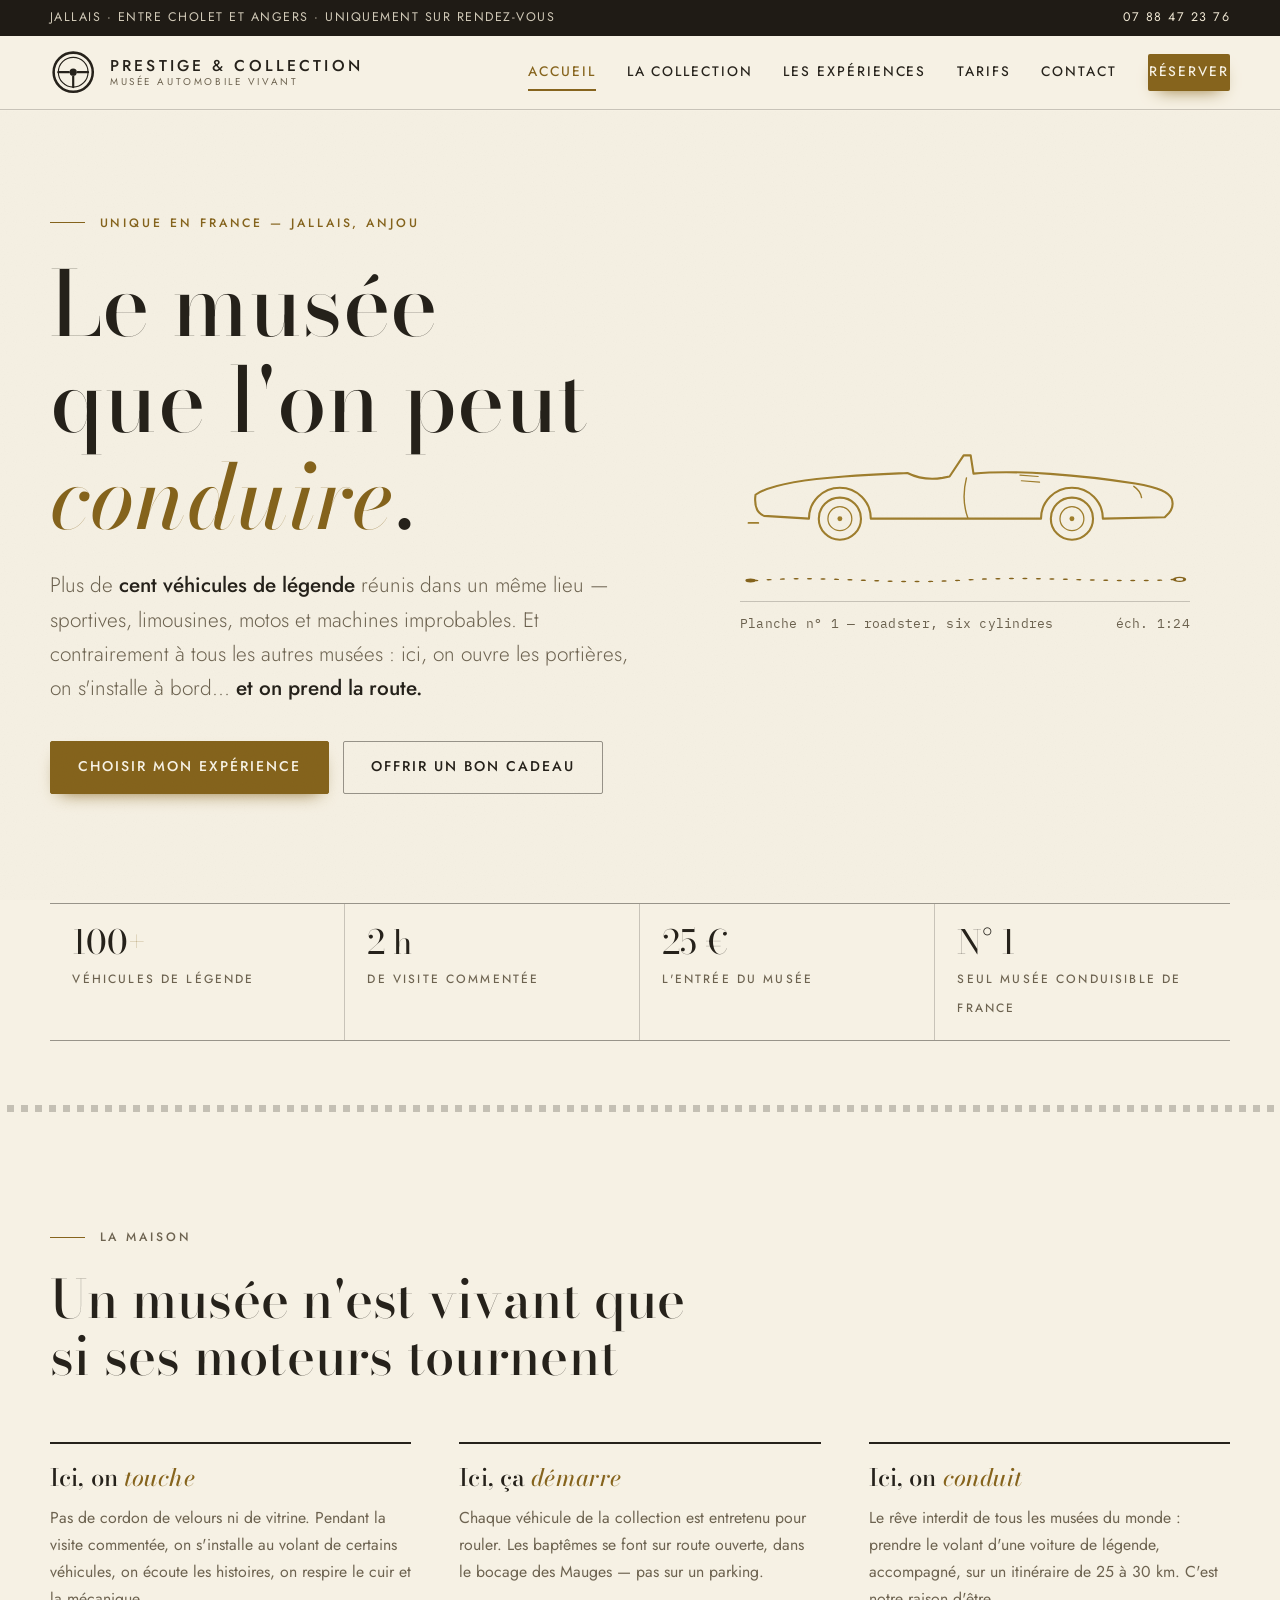
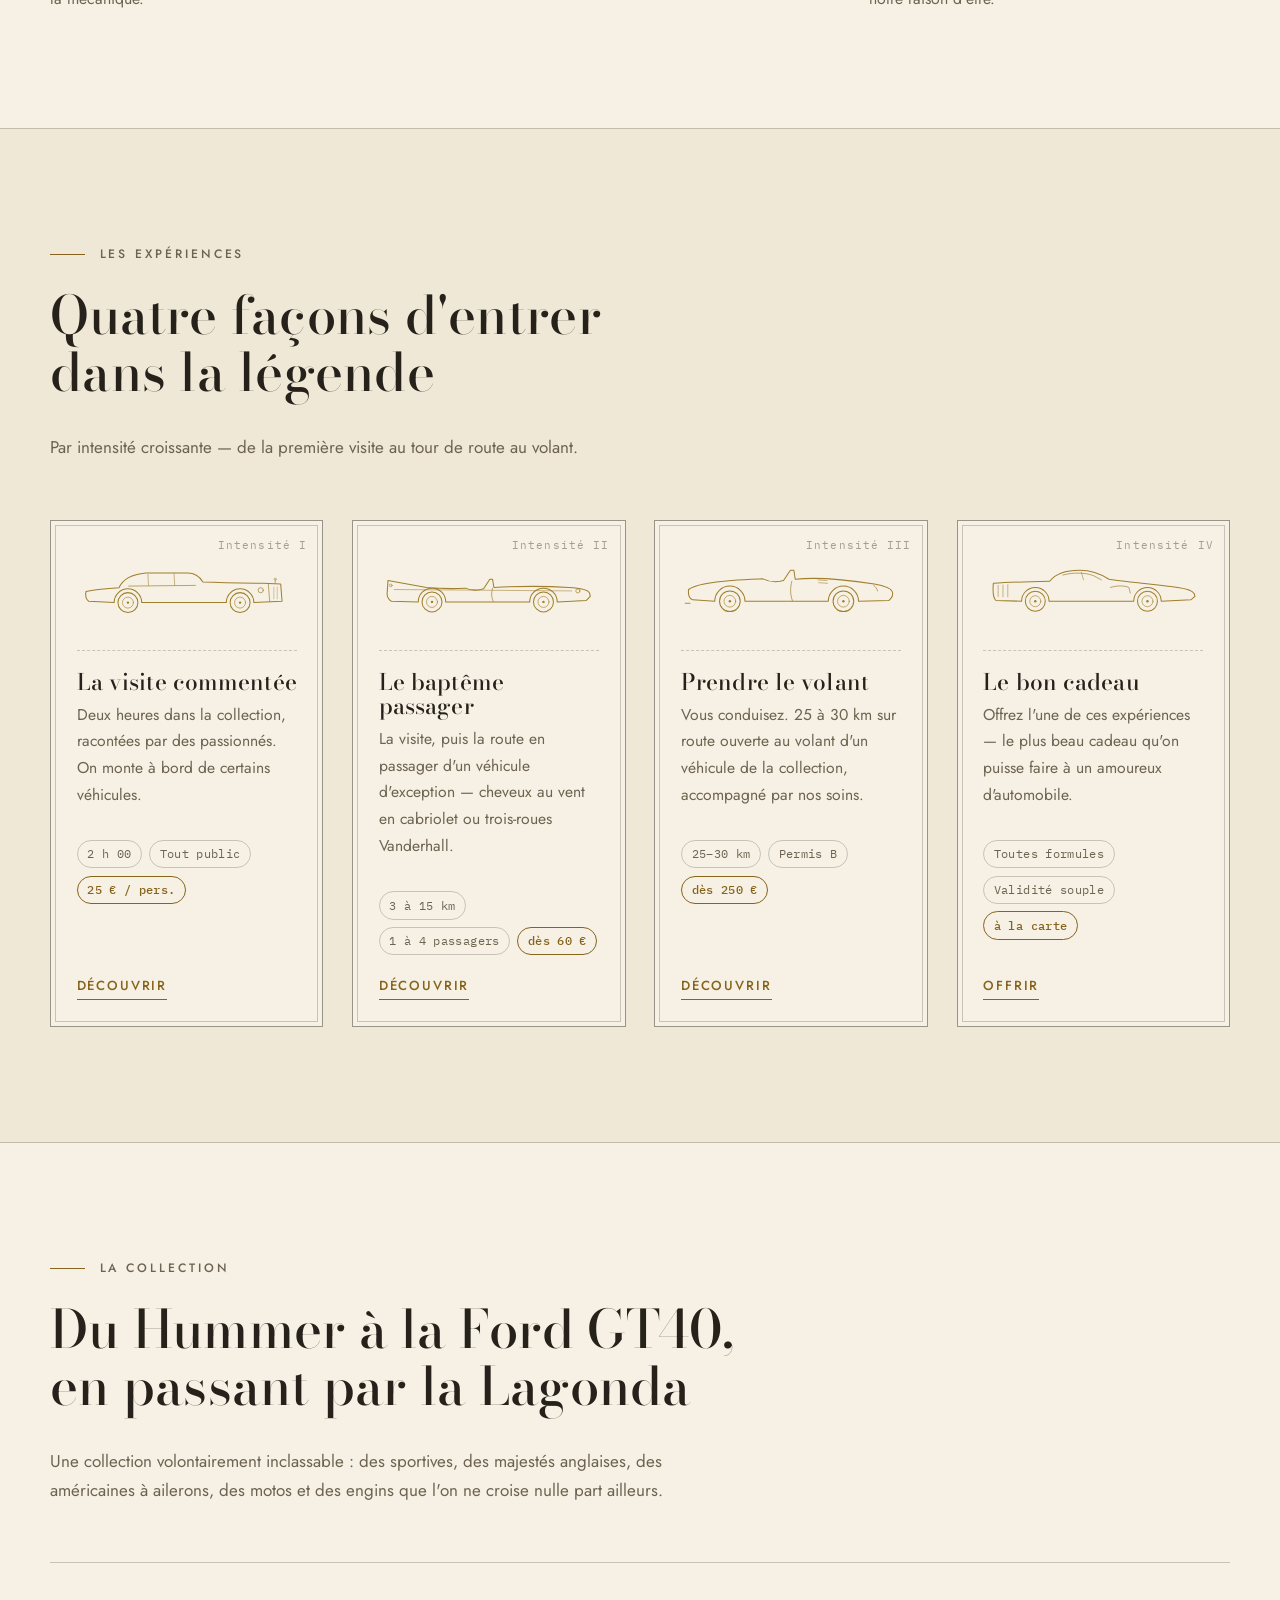
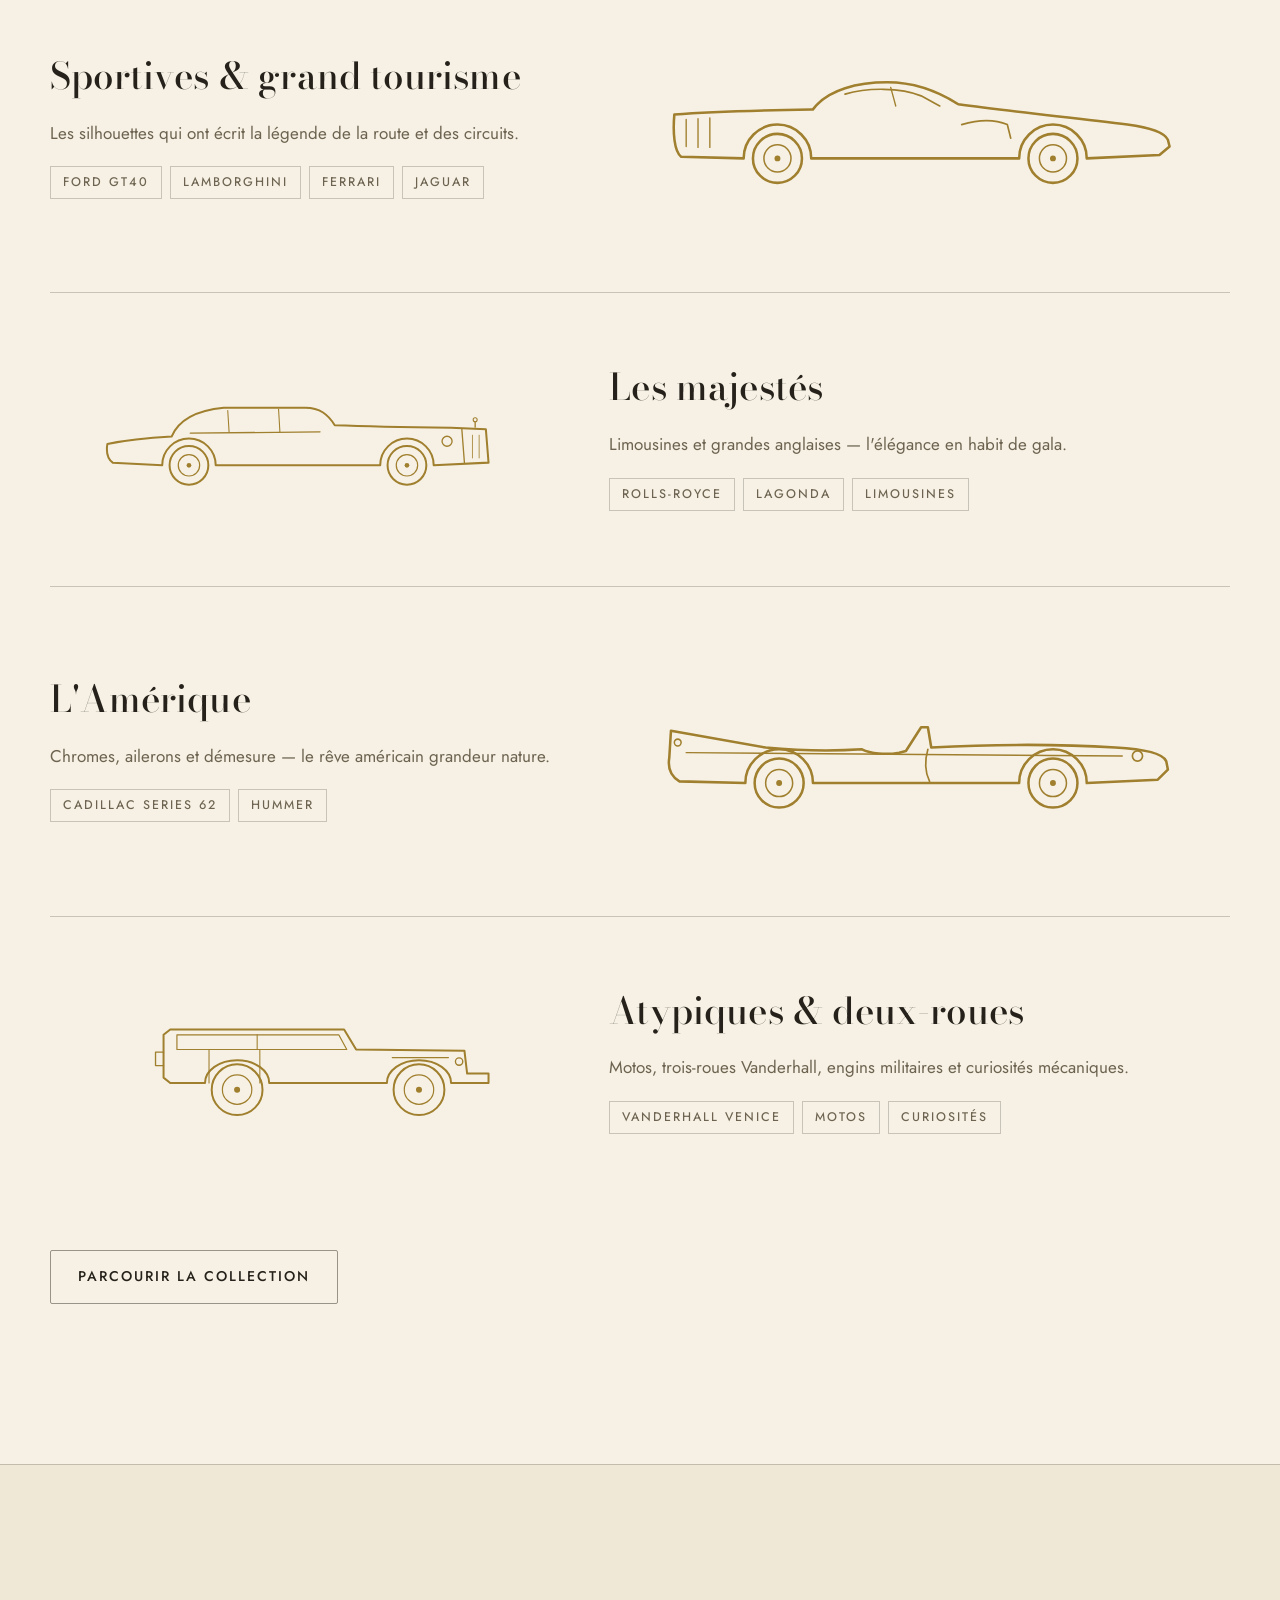
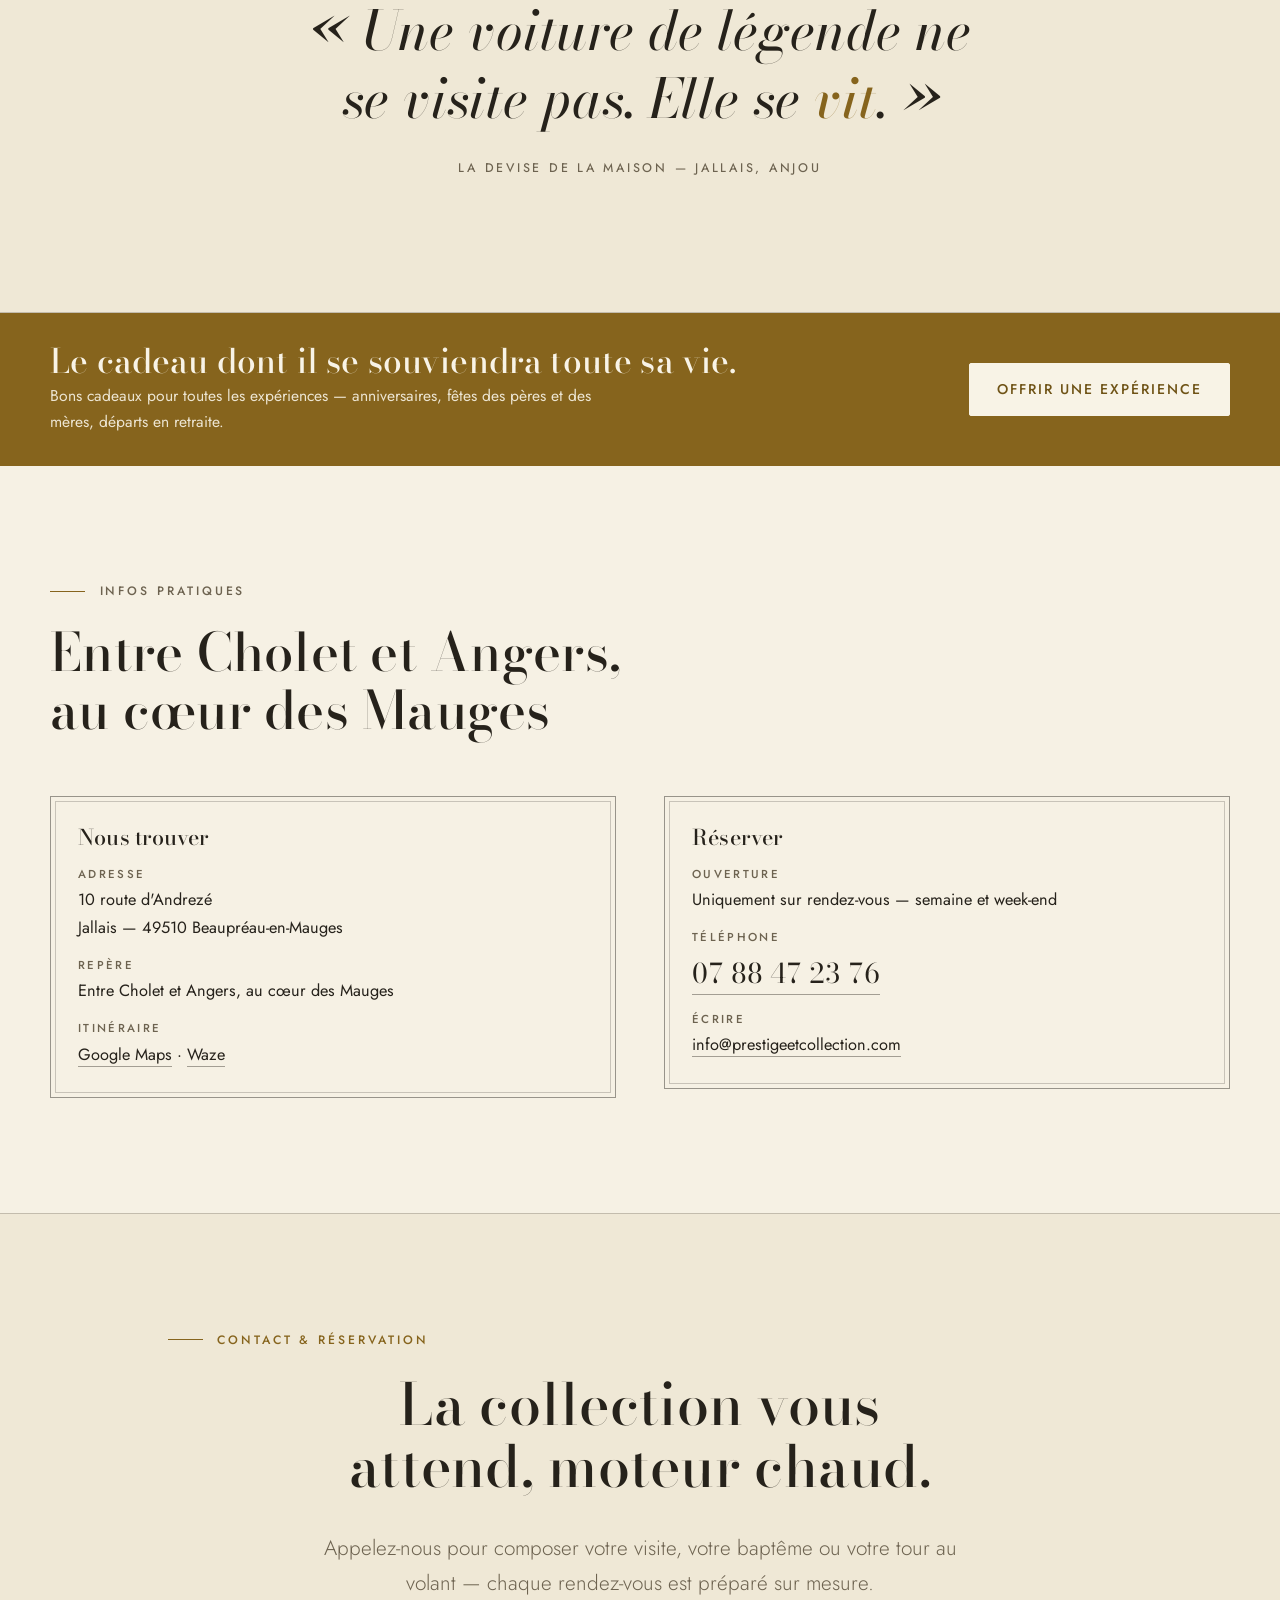
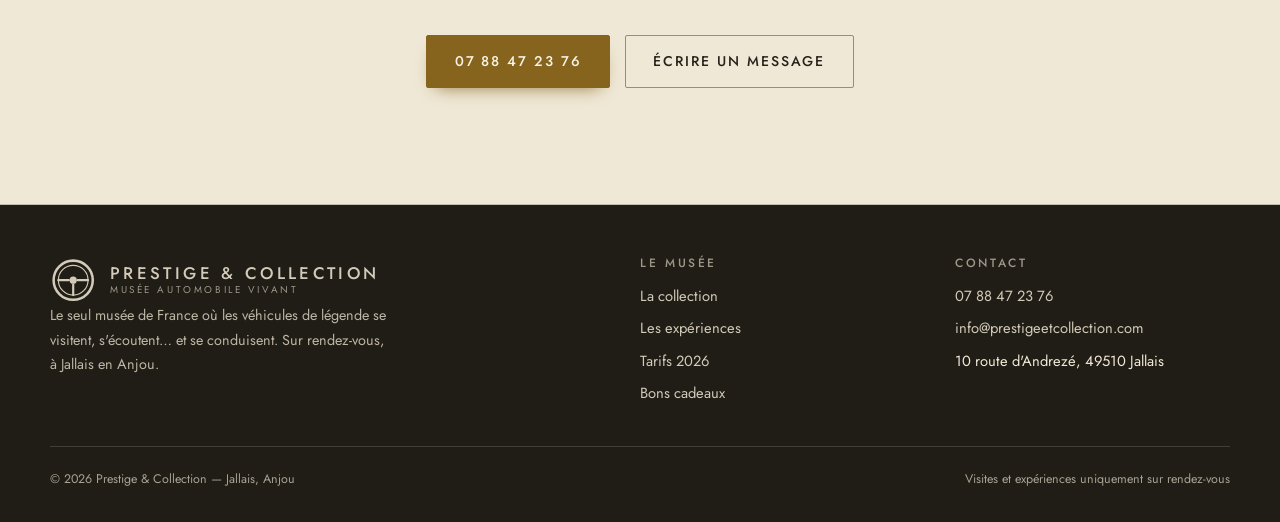
==== commit fa4778ae: "Nouvelle palette « noir & or champagne » - Thème sombre par défaut : anthracite chaud, textes ivoire" ====
--- a/index.html
+++ b/index.html
@@ -154,7 +154,7 @@
     </div>
 
     <div class="hero-stats">
-      <div><span class="stat-value">100<span style="color:var(--red)">+</span></span><br><span class="stat-label">Véhicules de légende</span></div>
+      <div><span class="stat-value">100<span style="color:var(--accent)">+</span></span><br><span class="stat-label">Véhicules de légende</span></div>
       <div><span class="stat-value">2&nbsp;h</span><br><span class="stat-label">De visite commentée</span></div>
       <div><span class="stat-value">25&nbsp;€</span><br><span class="stat-label">L'entrée du musée</span></div>
       <div><span class="stat-value">N°&nbsp;1</span><br><span class="stat-label">Seul musée conduisible de France</span></div>
--- a/assets/css/style.css
+++ b/assets/css/style.css
@@ -1,28 +1,30 @@
 /* ==========================================================================
    PRESTIGE & COLLECTION — Le musée que l'on peut conduire
-   Design « Catalogue d'atelier » : papier ivoire, encre bleu de France,
-   rouge course en accent. Mode sombre : le cyanotype (blueprint de nuit).
+   Design « La nuit à l'atelier » : anthracite chaud, ivoire, or champagne —
+   les dessins des voitures en gravures dorées. Thème clair : ivoire & bronze.
    ========================================================================== */
 
 /* ---------- Jetons ------------------------------------------------------ */
 
 :root {
-  /* Papier & encres — le catalogue (thème clair) */
-  --paper:        #f4ecd9;
-  --paper-raised: #efe4c9;
-  --paper-deep:   #e9dcba;
-  --ink:          #1b2d5b;
-  --ink-soft:     #51608a;
-  --ink-faint:    rgba(27, 45, 91, 0.38);
-  --line:         rgba(27, 45, 91, 0.30);
-  --line-strong:  rgba(27, 45, 91, 0.55);
-  --blue:         #24469e;
-  --red:          #bf3a20;
-  --red-deep:     #a62f18;
-  --on-red:       #f7f0dd;
-  --roundel-face: #faf5e6;
-  --shadow:       0 14px 34px -18px rgba(27, 45, 91, 0.45);
-  --grain-opacity: 0.5;
+  /* L'écrin — la nuit à l'atelier (thème sombre, par défaut) */
+  --paper:        #161412;
+  --paper-raised: #1d1a16;
+  --paper-deep:   #262019;
+  --ink:          #efe7d5;
+  --ink-soft:     #b0a58f;
+  --ink-faint:    rgba(239, 231, 213, 0.35);
+  --line:         rgba(239, 231, 213, 0.16);
+  --line-strong:  rgba(239, 231, 213, 0.34);
+  --draw:         #d3b06a;
+  --accent:       #c9a55b;
+  --accent-deep:  #b8944d;
+  --on-accent:    #17130e;
+  --roundel-face: #1d1a16;
+  --bar-bg:       #0e0d0b;
+  --bar-ink:      #e6dcc4;
+  --shadow:       0 18px 40px -18px rgba(0, 0, 0, 0.75);
+  --grain-opacity: 0.4;
 
   --font-display: "Bodoni Moda", "Bodoni MT", "Didot", Georgia, serif;
   --font-body:    "Jost", "Futura", "Century Gothic", "Segoe UI", sans-serif;
@@ -33,49 +35,53 @@
   --section-pad: clamp(4rem, 9vw, 7.5rem);
   --radius: 2px;
 
+  color-scheme: dark;
+}
+
+/* Ivoire & bronze — thème clair (choix système) */
+@media (prefers-color-scheme: light) {
+  :root:not([data-theme="dark"]) {
+    --paper:        #f6f1e4;
+    --paper-raised: #efe8d6;
+    --paper-deep:   #e8ddc4;
+    --ink:          #26221b;
+    --ink-soft:     #6d6350;
+    --ink-faint:    rgba(38, 34, 27, 0.4);
+    --line:         rgba(38, 34, 27, 0.22);
+    --line-strong:  rgba(38, 34, 27, 0.45);
+    --draw:         #a07f2e;
+    --accent:       #86641d;
+    --accent-deep:  #6f5316;
+    --on-accent:    #f8f3e6;
+    --roundel-face: #faf5e8;
+    --bar-bg:       #201c16;
+    --bar-ink:      #f2ead6;
+    --shadow:       0 14px 34px -18px rgba(38, 34, 27, 0.4);
+    --grain-opacity: 0.5;
+    color-scheme: light;
+  }
+}
+
+/* Ivoire & bronze — thème clair (choix explicite) */
+:root[data-theme="light"] {
+  --paper:        #f6f1e4;
+  --paper-raised: #efe8d6;
+  --paper-deep:   #e8ddc4;
+  --ink:          #26221b;
+  --ink-soft:     #6d6350;
+  --ink-faint:    rgba(38, 34, 27, 0.4);
+  --line:         rgba(38, 34, 27, 0.22);
+  --line-strong:  rgba(38, 34, 27, 0.45);
+  --draw:         #a07f2e;
+  --accent:       #86641d;
+  --accent-deep:  #6f5316;
+  --on-accent:    #f8f3e6;
+  --roundel-face: #faf5e8;
+  --bar-bg:       #201c16;
+  --bar-ink:      #f2ead6;
+  --shadow:       0 14px 34px -18px rgba(38, 34, 27, 0.4);
+  --grain-opacity: 0.5;
   color-scheme: light;
-}
-
-/* Le cyanotype — thème sombre (choix système) */
-@media (prefers-color-scheme: dark) {
-  :root:not([data-theme="light"]) {
-    --paper:        #0e1729;
-    --paper-raised: #13203a;
-    --paper-deep:   #182747;
-    --ink:          #ece4cb;
-    --ink-soft:     #a7b2d1;
-    --ink-faint:    rgba(236, 228, 203, 0.38);
-    --line:         rgba(236, 228, 203, 0.26);
-    --line-strong:  rgba(236, 228, 203, 0.5);
-    --blue:         #8ea6e0;
-    --red:          #d95c40;
-    --red-deep:     #c44a30;
-    --on-red:       #14100c;
-    --roundel-face: #101c34;
-    --shadow:       0 16px 38px -18px rgba(0, 0, 0, 0.65);
-    --grain-opacity: 0.35;
-    color-scheme: dark;
-  }
-}
-
-/* Le cyanotype — thème sombre (choix explicite) */
-:root[data-theme="dark"] {
-  --paper:        #0e1729;
-  --paper-raised: #13203a;
-  --paper-deep:   #182747;
-  --ink:          #ece4cb;
-  --ink-soft:     #a7b2d1;
-  --ink-faint:    rgba(236, 228, 203, 0.38);
-  --line:         rgba(236, 228, 203, 0.26);
-  --line-strong:  rgba(236, 228, 203, 0.5);
-  --blue:         #8ea6e0;
-  --red:          #d95c40;
-  --red-deep:     #c44a30;
-  --on-red:       #14100c;
-  --roundel-face: #101c34;
-  --shadow:       0 16px 38px -18px rgba(0, 0, 0, 0.65);
-  --grain-opacity: 0.35;
-  color-scheme: dark;
 }
 
 /* ---------- Socle ------------------------------------------------------- */
@@ -130,15 +136,15 @@
 p:last-child { margin-bottom: 0; }
 
 a { color: inherit; text-decoration-color: var(--ink-faint); text-underline-offset: 3px; }
-a:hover { text-decoration-color: var(--red); }
+a:hover { text-decoration-color: var(--accent); }
 
 :focus-visible {
-  outline: 2px solid var(--red);
+  outline: 2px solid var(--accent);
   outline-offset: 3px;
   border-radius: var(--radius);
 }
 
-::selection { background: var(--blue); color: var(--paper); }
+::selection { background: var(--accent); color: var(--on-accent); }
 
 .skip-link {
   position: absolute;
@@ -169,13 +175,13 @@
   font-weight: 500;
   letter-spacing: 0.24em;
   text-transform: uppercase;
-  color: var(--red);
+  color: var(--accent);
 }
 .eyebrow::before {
   content: "";
   width: 2.2rem;
   height: 1px;
-  background: var(--red);
+  background: var(--accent);
   flex: none;
 }
 
@@ -187,7 +193,7 @@
 .display-3 { font-size: clamp(1.45rem, 2.4vw, 1.9rem); }
 
 em, .swash { font-style: italic; }
-.display-1 em, .display-2 em { color: var(--red); font-weight: 500; }
+.display-1 em, .display-2 em { color: var(--accent); font-weight: 500; }
 
 .lede {
   font-size: clamp(1.1rem, 1.7vw, 1.3rem);
@@ -222,7 +228,7 @@
   display: block;
   width: 100%;
   height: 14px;
-  color: var(--red);
+  color: var(--accent);
 }
 
 /* Cocarde de rallye */
@@ -238,7 +244,7 @@
   font-family: var(--font-mono);
   font-weight: 500;
   font-size: 1.05rem;
-  color: var(--red);
+  color: var(--accent);
   flex: none;
 }
 
@@ -254,17 +260,13 @@
 /* ---------- Bandeau supérieur & entête ---------------------------------- */
 
 .topbar {
-  background: var(--ink);
-  color: var(--paper);
+  background: var(--bar-bg);
+  color: var(--bar-ink);
   font-size: 0.78rem;
   font-weight: 400;
   letter-spacing: 0.12em;
   text-transform: uppercase;
 }
-:root[data-theme="dark"] .topbar { background: var(--paper-raised); color: var(--ink); }
-@media (prefers-color-scheme: dark) {
-  :root:not([data-theme="light"]) .topbar { background: var(--paper-raised); color: var(--ink); }
-}
 .topbar .wrap {
   display: flex;
   justify-content: space-between;
@@ -272,7 +274,7 @@
   padding-block: 0.45rem;
 }
 .topbar a { text-decoration: none; }
-.topbar a:hover { color: var(--red); }
+.topbar a:hover { color: var(--draw); }
 .topbar .topbar-place { opacity: 0.85; }
 @media (max-width: 640px) { .topbar .topbar-place { display: none; } }
 
@@ -302,7 +304,7 @@
   margin-right: auto;
 }
 .brand-mark { flex: none; width: 2.9rem; height: 2.9rem; color: var(--ink); }
-.brand-mark .brand-amp { color: var(--red); }
+.brand-mark .brand-amp { color: var(--accent); }
 .brand-name {
   font-family: var(--font-body);
   font-weight: 500;
@@ -330,7 +332,7 @@
   border-bottom: 2px solid transparent;
 }
 .site-nav a:hover { border-bottom-color: var(--ink-faint); }
-.site-nav a[aria-current="page"] { border-bottom-color: var(--red); color: var(--red); }
+.site-nav a[aria-current="page"] { border-bottom-color: var(--accent); color: var(--accent); }
 
 .nav-toggle {
   display: none;
@@ -385,12 +387,12 @@
 .btn:active { transform: translateY(1px); }
 
 .btn-primary {
-  background: var(--red);
-  border-color: var(--red);
-  color: var(--on-red);
-  box-shadow: 0 8px 18px -10px var(--red);
-}
-.btn-primary:hover { background: var(--red-deep); border-color: var(--red-deep); }
+  background: var(--accent);
+  border-color: var(--accent);
+  color: var(--on-accent);
+  box-shadow: 0 8px 18px -10px var(--accent);
+}
+.btn-primary:hover { background: var(--accent-deep); border-color: var(--accent-deep); }
 
 .btn-ghost {
   background: transparent;
@@ -423,7 +425,7 @@
 
 .hero-actions { display: flex; flex-wrap: wrap; gap: 0.9rem; margin-bottom: 2.8rem; }
 
-.hero-art { position: relative; color: var(--blue); }
+.hero-art { position: relative; color: var(--draw); }
 .hero-art .car-drawing { width: 100%; }
 .hero-art figcaption {
   display: flex;
@@ -499,7 +501,7 @@
 }
 
 .plate-figure {
-  color: var(--blue);
+  color: var(--draw);
   margin: 0 0 1.2rem;
   padding-bottom: 1.1rem;
   border-bottom: 1px dashed var(--line);
@@ -526,7 +528,7 @@
   color: var(--ink-soft);
   white-space: nowrap;
 }
-.plate-meta li.is-price { border-color: var(--red); color: var(--red); font-weight: 500; }
+.plate-meta li.is-price { border-color: var(--accent); color: var(--accent); font-weight: 500; }
 
 .plate-cta {
   margin-top: auto;
@@ -536,11 +538,11 @@
   letter-spacing: 0.14em;
   text-transform: uppercase;
   text-decoration: none;
-  color: var(--red);
+  color: var(--accent);
   border-bottom: 1.5px solid currentColor;
   padding-bottom: 0.15rem;
 }
-.plate-cta:hover { color: var(--red-deep); }
+.plate-cta:hover { color: var(--accent-deep); }
 
 .plate-no {
   position: absolute;
@@ -561,7 +563,7 @@
 }
 .credo article { border-top: 2px solid var(--ink); padding-top: 1.3rem; }
 .credo h3 { font-size: 1.5rem; }
-.credo h3 em { color: var(--red); }
+.credo h3 em { color: var(--accent); }
 .credo p { font-size: 0.99rem; color: var(--ink-soft); }
 
 /* ---------- Univers de la collection ------------------------------------- */
@@ -581,7 +583,7 @@
   .universe:nth-child(even) .universe-art { order: 0; }
 }
 
-.universe-art { color: var(--blue); }
+.universe-art { color: var(--draw); }
 .universe h3 { font-size: clamp(1.7rem, 3vw, 2.3rem); }
 .universe .marques {
   margin: 1rem 0 0;
@@ -617,7 +619,7 @@
   line-height: 1.25;
   text-wrap: balance;
 }
-.maxim blockquote strong { color: var(--red); font-weight: 500; font-style: italic; }
+.maxim blockquote strong { color: var(--accent); font-weight: 500; font-style: italic; }
 .maxim figcaption {
   margin-top: 1.6rem;
   font-size: 0.78rem;
@@ -692,7 +694,7 @@
 .price-table .price {
   font-family: var(--font-display);
   font-size: 1.45rem;
-  color: var(--red);
+  color: var(--accent);
   white-space: nowrap;
 }
 .price-table .price small { font-family: var(--font-body); font-size: 0.72rem; color: var(--ink-soft); }
@@ -726,7 +728,7 @@
 }
 .info-card dd { margin: 0.1rem 0 0; font-size: 1.02rem; }
 .info-card dd a { text-decoration: none; border-bottom: 1px solid var(--ink-faint); }
-.info-card dd a:hover { border-bottom-color: var(--red); color: var(--red); }
+.info-card dd a:hover { border-bottom-color: var(--accent); color: var(--accent); }
 .info-card .phone-big {
   font-family: var(--font-display);
   font-size: 1.7rem;
@@ -755,7 +757,7 @@
 }
 .form-grid textarea { resize: vertical; min-height: 7.5rem; }
 .form-grid input:focus, .form-grid select:focus, .form-grid textarea:focus {
-  outline: 2px solid var(--blue);
+  outline: 2px solid var(--draw);
   outline-offset: 1px;
 }
 .form-hint { font-size: 0.82rem; color: var(--ink-soft); }
@@ -779,7 +781,7 @@
 .faq summary::after {
   content: "+";
   font-family: var(--font-mono);
-  color: var(--red);
+  color: var(--accent);
   flex: none;
 }
 .faq details[open] summary::after { content: "–"; }
@@ -798,17 +800,14 @@
 /* ---------- Pied de page ----------------------------------------------------- */
 
 .site-footer {
-  background: var(--ink);
-  color: var(--paper);
+  background: var(--bar-bg);
+  color: var(--bar-ink);
+  border-top: 1px solid var(--line);
   padding-block: 3.2rem 2rem;
   font-size: 0.92rem;
 }
-:root[data-theme="dark"] .site-footer { background: var(--paper-raised); color: var(--ink); border-top: 1px solid var(--line); }
-@media (prefers-color-scheme: dark) {
-  :root:not([data-theme="light"]) .site-footer { background: var(--paper-raised); color: var(--ink); border-top: 1px solid var(--line); }
-}
 .site-footer a { text-decoration: none; opacity: 0.85; }
-.site-footer a:hover { opacity: 1; color: var(--red); }
+.site-footer a:hover { opacity: 1; color: var(--draw); }
 .footer-grid {
   display: grid;
   grid-template-columns: 2fr 1fr 1fr;
@@ -854,8 +853,8 @@
 /* ---------- Bandeau annonce (bon cadeau) ------------------------------------- */
 
 .gift-band {
-  background: var(--red);
-  color: var(--on-red);
+  background: var(--accent);
+  color: var(--on-accent);
 }
 .gift-band .wrap {
   display: flex;
@@ -871,9 +870,9 @@
 }
 .gift-band p { margin: 0.2rem 0 0; opacity: 0.9; font-size: 0.98rem; }
 .gift-band .btn {
-  background: var(--on-red);
-  color: var(--red-deep);
-  border-color: var(--on-red);
+  background: var(--on-accent);
+  color: var(--accent-deep);
+  border-color: var(--on-accent);
 }
 .gift-band .btn:hover { transform: translateY(-1px); }
 
@@ -894,7 +893,7 @@
 }
 .xp:first-of-type { border-top: 0; }
 @media (max-width: 860px) { .xp { grid-template-columns: 1fr; } }
-.xp-side { color: var(--blue); }
+.xp-side { color: var(--draw); }
 .xp-side .xp-fiche {
   margin-top: 1.2rem;
   border: 1px solid var(--line-strong);
@@ -918,7 +917,7 @@
   padding-top: 0.15rem;
 }
 .xp-fiche dd { margin: 0; font-variant-numeric: tabular-nums; }
-.xp-fiche .price { font-family: var(--font-display); font-size: 1.5rem; color: var(--red); }
+.xp-fiche .price { font-family: var(--font-display); font-size: 1.5rem; color: var(--accent); }
 .xp h2 { font-size: clamp(1.9rem, 3.4vw, 2.6rem); }
 .xp h3 { font-size: 1.15rem; margin: 1.6rem 0 0.7rem; }
 .xp ul.xp-points { margin: 0; padding-left: 1.1rem; color: var(--ink-soft); }
@@ -927,7 +926,7 @@
 
 /* Note encadrée */
 .note {
-  border-left: 3px solid var(--red);
+  border-left: 3px solid var(--accent);
   background: var(--paper-raised);
   padding: 1rem 1.2rem;
   font-size: 0.92rem;
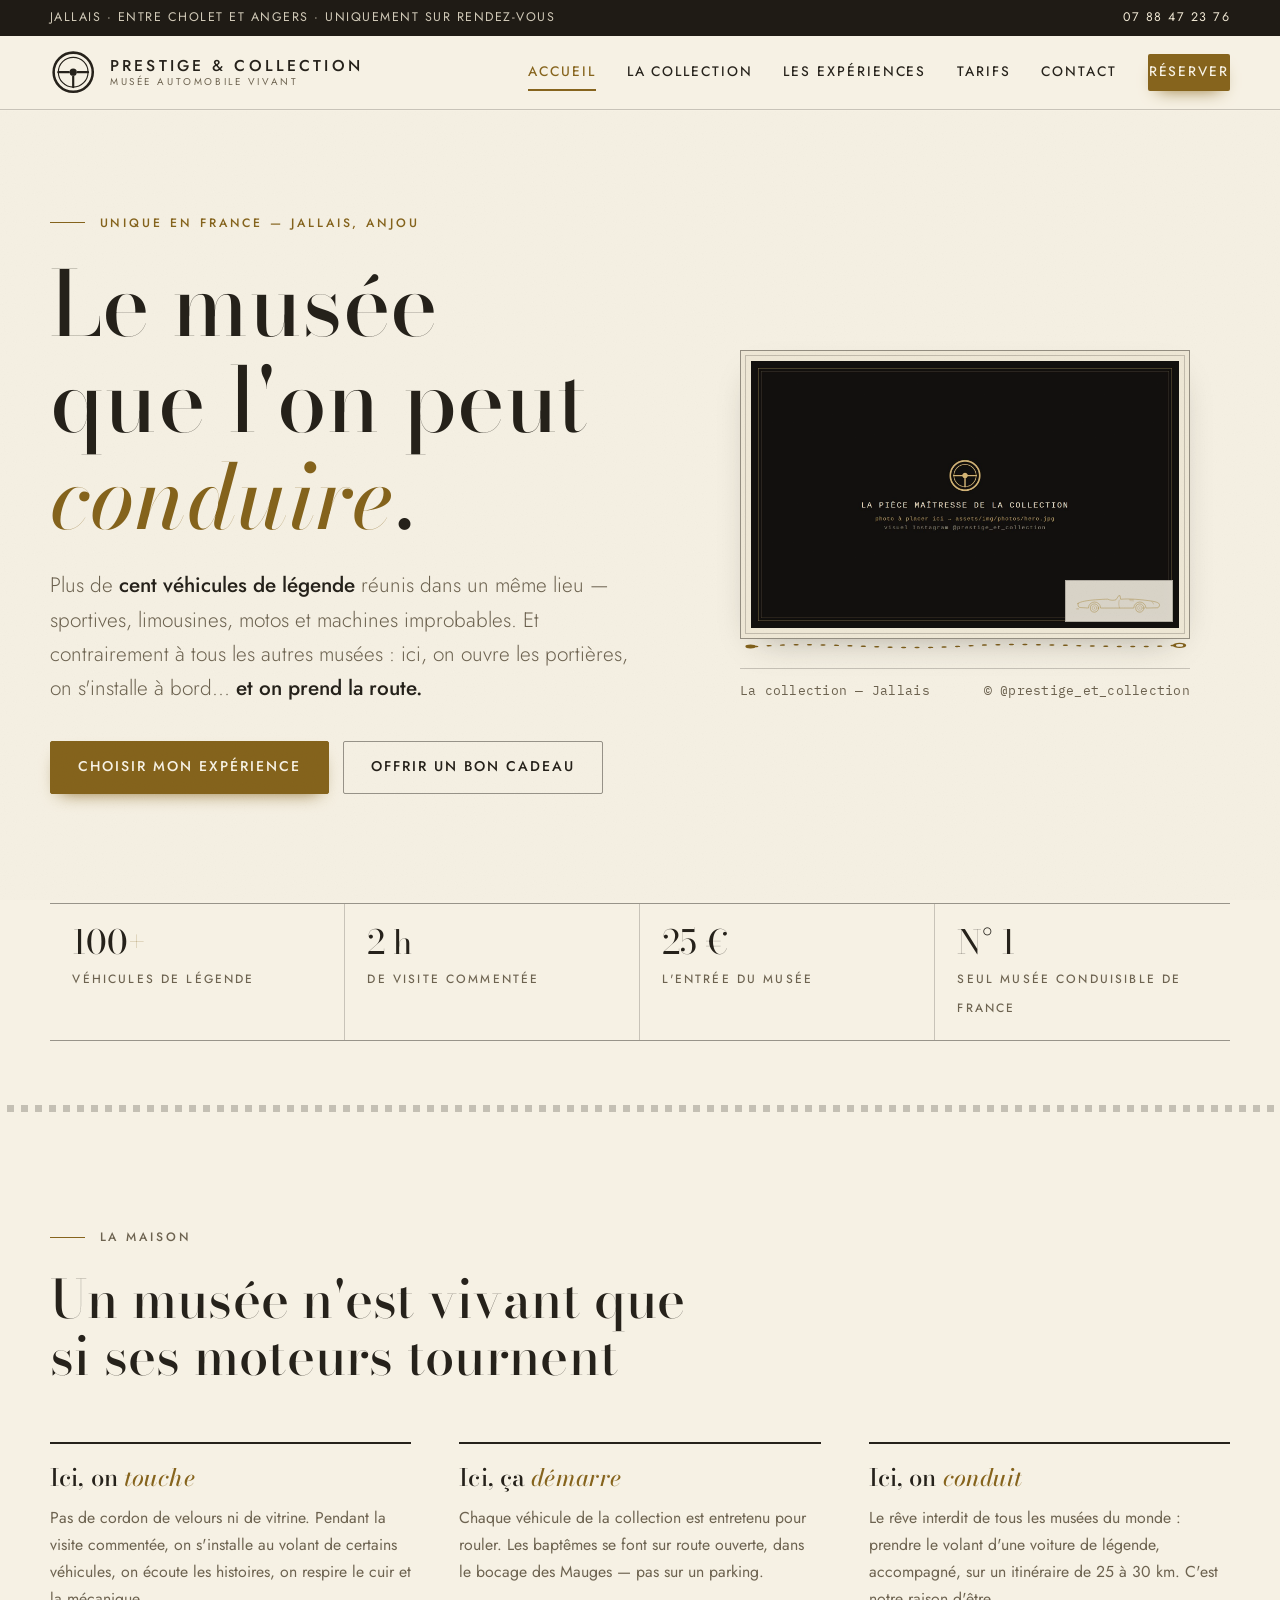
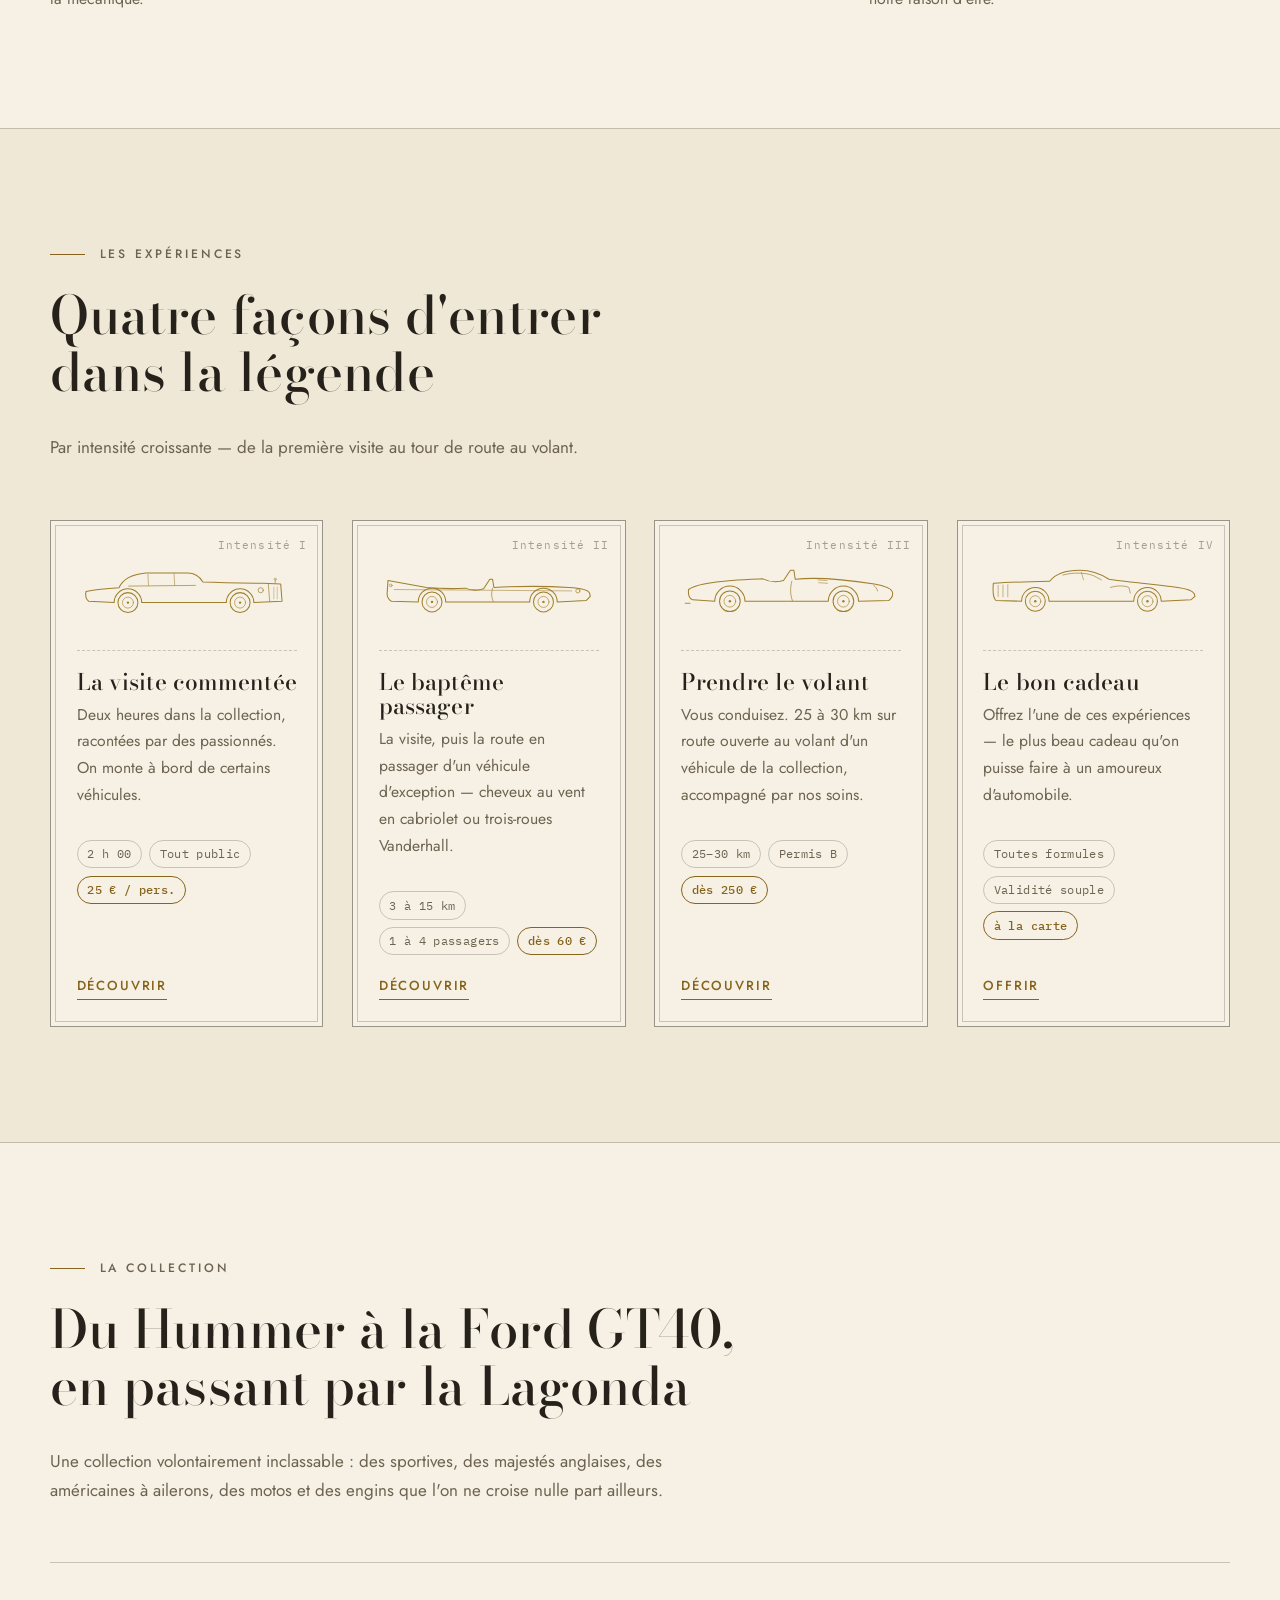
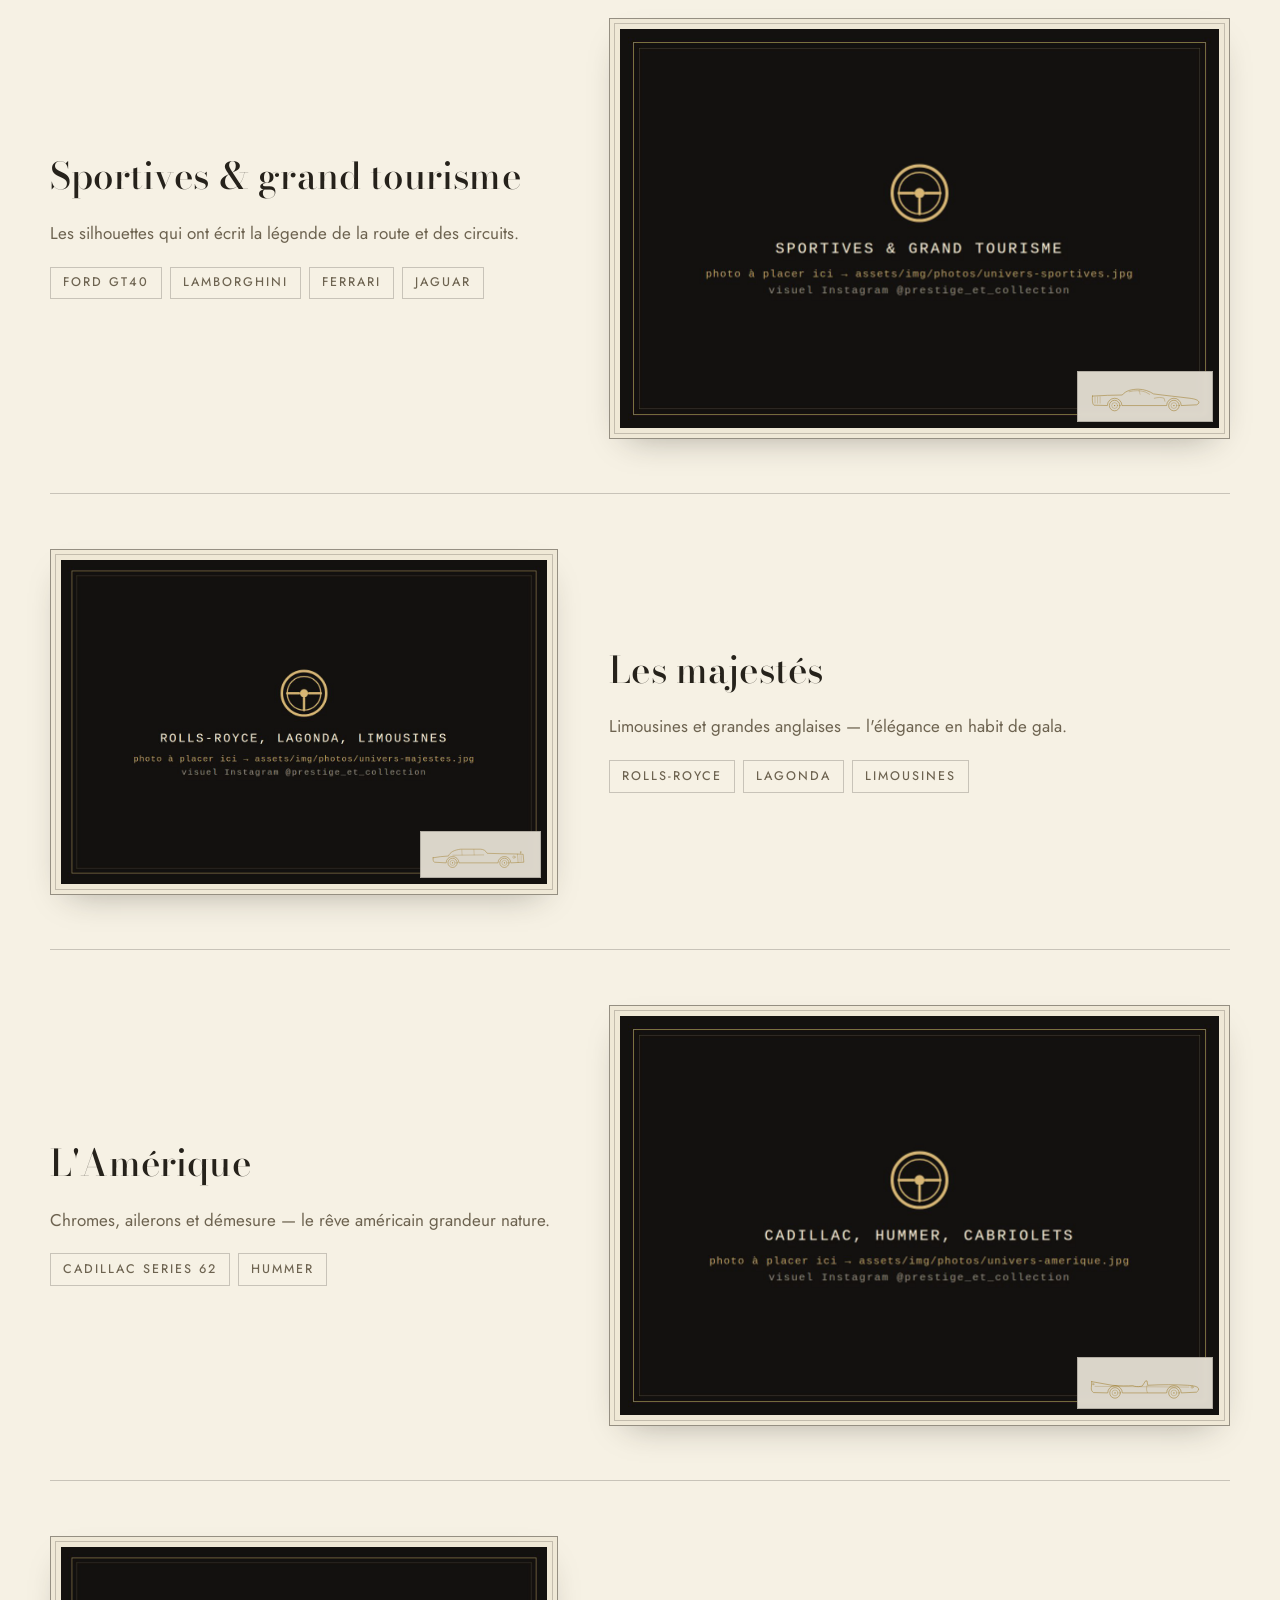
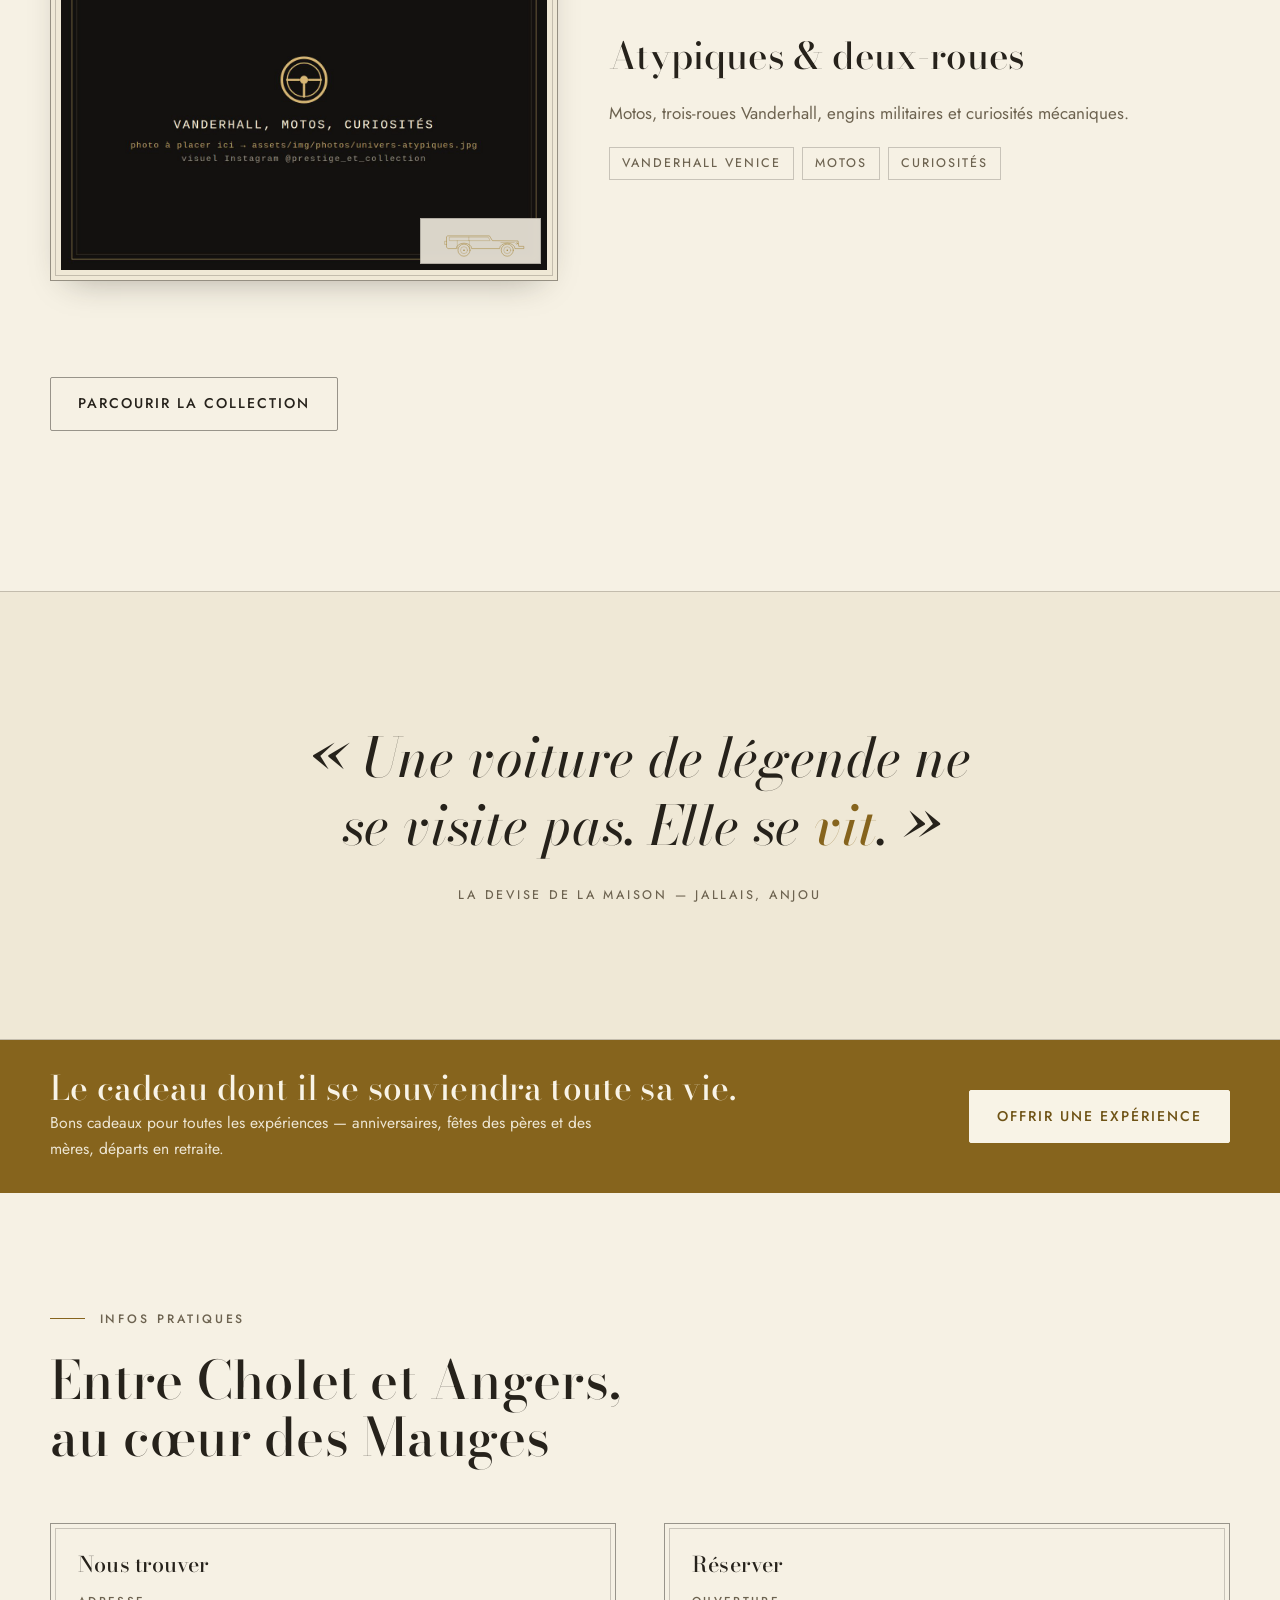
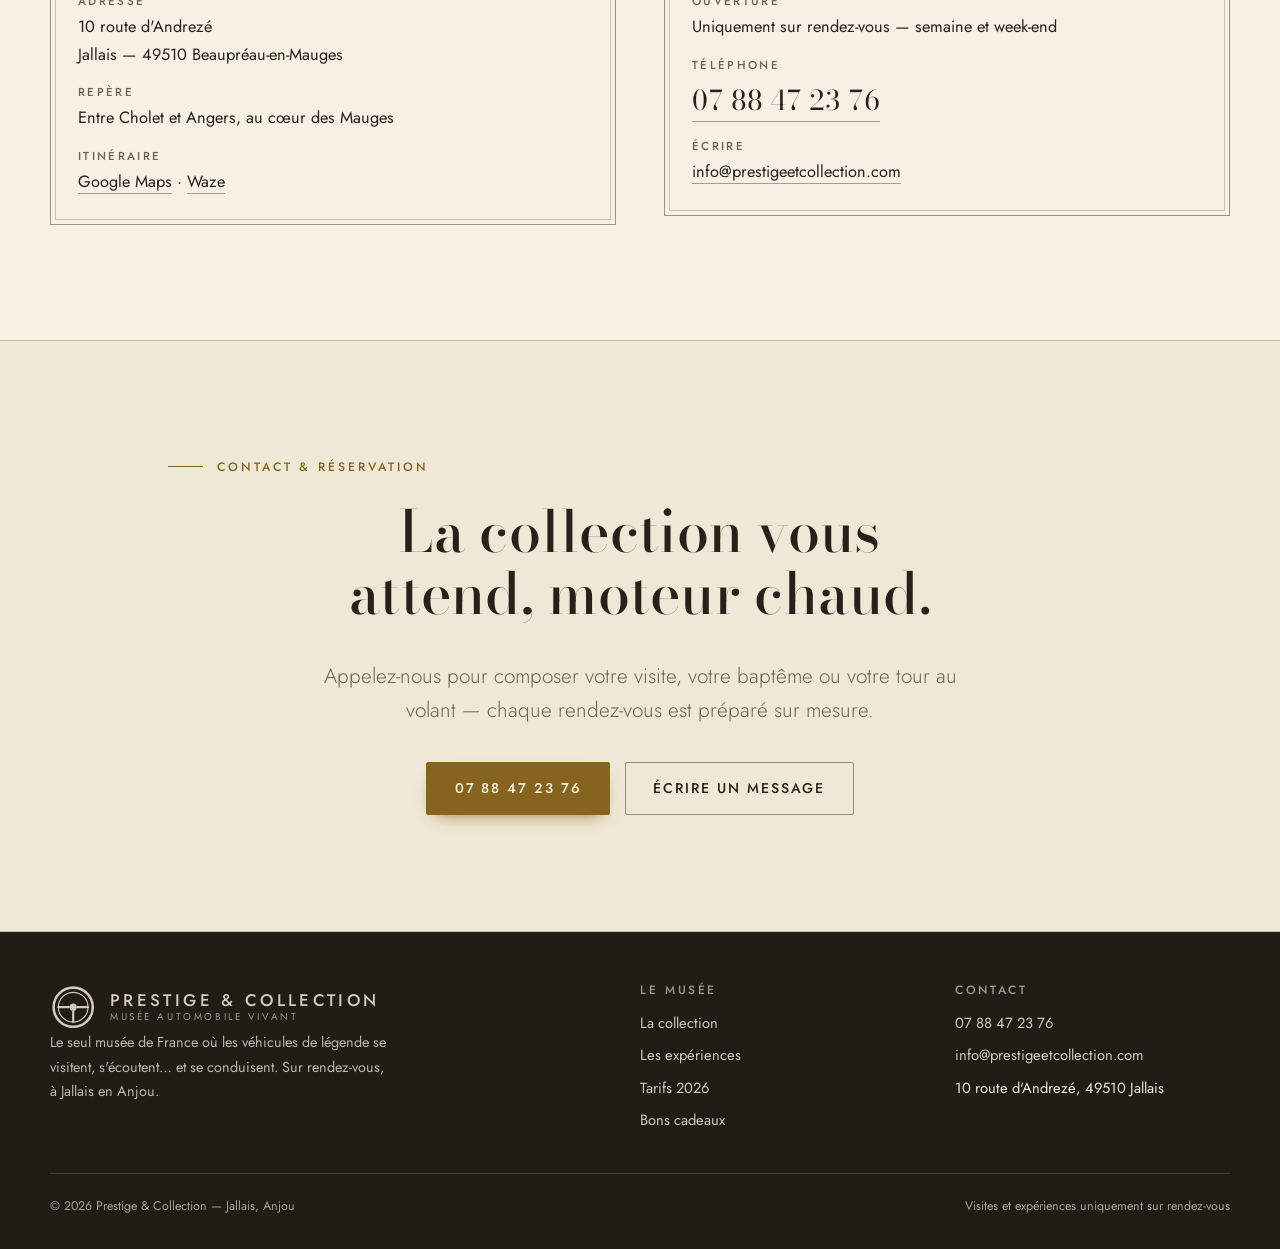
==== commit 20f5f332: "Câblage des photos Instagram : emplacements, cadres et mode d'emploi - Accueil (héros + 4 univers) e" ====
--- a/index.html
+++ b/index.html
@@ -147,9 +147,12 @@
         </div>
       </div>
       <figure class="hero-art reveal">
-        <svg class="car-drawing" viewBox="0 0 640 210" role="img" aria-label="Dessin technique d'un roadster de collection"><use href="#car-roadster"/></svg>
+        <div class="photo-frame is-hero">
+          <img src="assets/img/photos/hero.jpg" alt="Véhicules de légende de la collection, réunis à Jallais" width="1600" height="1000" fetchpriority="high">
+          <span class="photo-stamp" aria-hidden="true"><svg viewBox="0 0 640 210"><use href="#car-roadster"/></svg></span>
+        </div>
         <svg class="route" viewBox="0 0 300 24" aria-hidden="true" preserveAspectRatio="none"><use href="#art-route"/></svg>
-        <figcaption class="spec"><span>Planche n° 1 — roadster, six cylindres</span><span>éch. 1:24</span></figcaption>
+        <figcaption class="spec"><span>La collection — Jallais</span><span>© @prestige_et_collection</span></figcaption>
       </figure>
     </div>
 
@@ -250,7 +253,10 @@
     </div>
 
     <div class="universe reveal">
-      <figure class="universe-art"><svg viewBox="0 0 640 210" aria-hidden="true"><use href="#car-racer"/></svg></figure>
+      <figure class="universe-art photo-frame">
+        <img src="assets/img/photos/univers-sportives.jpg" alt="Les sportives et grand tourisme de la collection" width="1200" height="800" loading="lazy">
+        <span class="photo-stamp" aria-hidden="true"><svg viewBox="0 0 640 210"><use href="#car-racer"/></svg></span>
+      </figure>
       <div>
         <h3>Sportives &amp; grand tourisme</h3>
         <p class="muted">Les silhouettes qui ont écrit la légende de la route et des circuits.</p>
@@ -258,7 +264,10 @@
       </div>
     </div>
     <div class="universe reveal">
-      <figure class="universe-art"><svg viewBox="0 0 640 210" aria-hidden="true"><use href="#car-limo"/></svg></figure>
+      <figure class="universe-art photo-frame">
+        <img src="assets/img/photos/univers-majestes.jpg" alt="Les grandes anglaises et limousines de la collection" width="1200" height="800" loading="lazy">
+        <span class="photo-stamp" aria-hidden="true"><svg viewBox="0 0 640 210"><use href="#car-limo"/></svg></span>
+      </figure>
       <div>
         <h3>Les majestés</h3>
         <p class="muted">Limousines et grandes anglaises — l'élégance en habit de gala.</p>
@@ -266,7 +275,10 @@
       </div>
     </div>
     <div class="universe reveal">
-      <figure class="universe-art"><svg viewBox="0 0 640 210" aria-hidden="true"><use href="#car-cab"/></svg></figure>
+      <figure class="universe-art photo-frame">
+        <img src="assets/img/photos/univers-amerique.jpg" alt="Les américaines de la collection" width="1200" height="800" loading="lazy">
+        <span class="photo-stamp" aria-hidden="true"><svg viewBox="0 0 640 210"><use href="#car-cab"/></svg></span>
+      </figure>
       <div>
         <h3>L'Amérique</h3>
         <p class="muted">Chromes, ailerons et démesure — le rêve américain grandeur nature.</p>
@@ -274,7 +286,10 @@
       </div>
     </div>
     <div class="universe reveal">
-      <figure class="universe-art"><svg viewBox="0 0 640 210" aria-hidden="true"><use href="#car-4x4"/></svg></figure>
+      <figure class="universe-art photo-frame">
+        <img src="assets/img/photos/univers-atypiques.jpg" alt="Les véhicules atypiques et deux-roues de la collection" width="1200" height="800" loading="lazy">
+        <span class="photo-stamp" aria-hidden="true"><svg viewBox="0 0 640 210"><use href="#car-4x4"/></svg></span>
+      </figure>
       <div>
         <h3>Atypiques &amp; deux-roues</h3>
         <p class="muted">Motos, trois-roues Vanderhall, engins militaires et curiosités mécaniques.</p>
--- a/assets/css/style.css
+++ b/assets/css/style.css
@@ -939,3 +939,40 @@
 .mb-2 { margin-bottom: 2rem; }
 .center { text-align: center; }
 .muted { color: var(--ink-soft); }
+
+/* ---------- Photographies (visuels Instagram @prestige_et_collection) ---- */
+
+.photo-frame {
+  position: relative;
+  margin: 0;
+  padding: 10px;
+  background: var(--paper-raised);
+  border: 1px solid var(--line-strong);
+  box-shadow: inset 0 0 0 4px var(--paper-raised), inset 0 0 0 5px var(--line), var(--shadow);
+}
+.photo-frame img {
+  display: block;
+  width: 100%;
+  height: auto;
+  aspect-ratio: 3 / 2;
+  object-fit: cover;
+  filter: sepia(0.14) saturate(0.95) contrast(1.03);
+}
+.photo-frame.is-hero img { aspect-ratio: 16 / 10; }
+
+/* Tampon-gravure : le dessin de la maison, posé sur la photo */
+.photo-stamp {
+  position: absolute;
+  right: 1rem;
+  bottom: 1rem;
+  width: clamp(84px, 24%, 136px);
+  padding: 0.45rem 0.55rem 0.25rem;
+  background: color-mix(in srgb, var(--paper) 88%, transparent);
+  border: 1px solid var(--line);
+  color: var(--draw);
+  backdrop-filter: blur(2px);
+}
+.photo-stamp svg { display: block; }
+
+.universe-art.photo-frame { align-self: stretch; }
+.xp-side .photo-frame { margin-bottom: 0; }
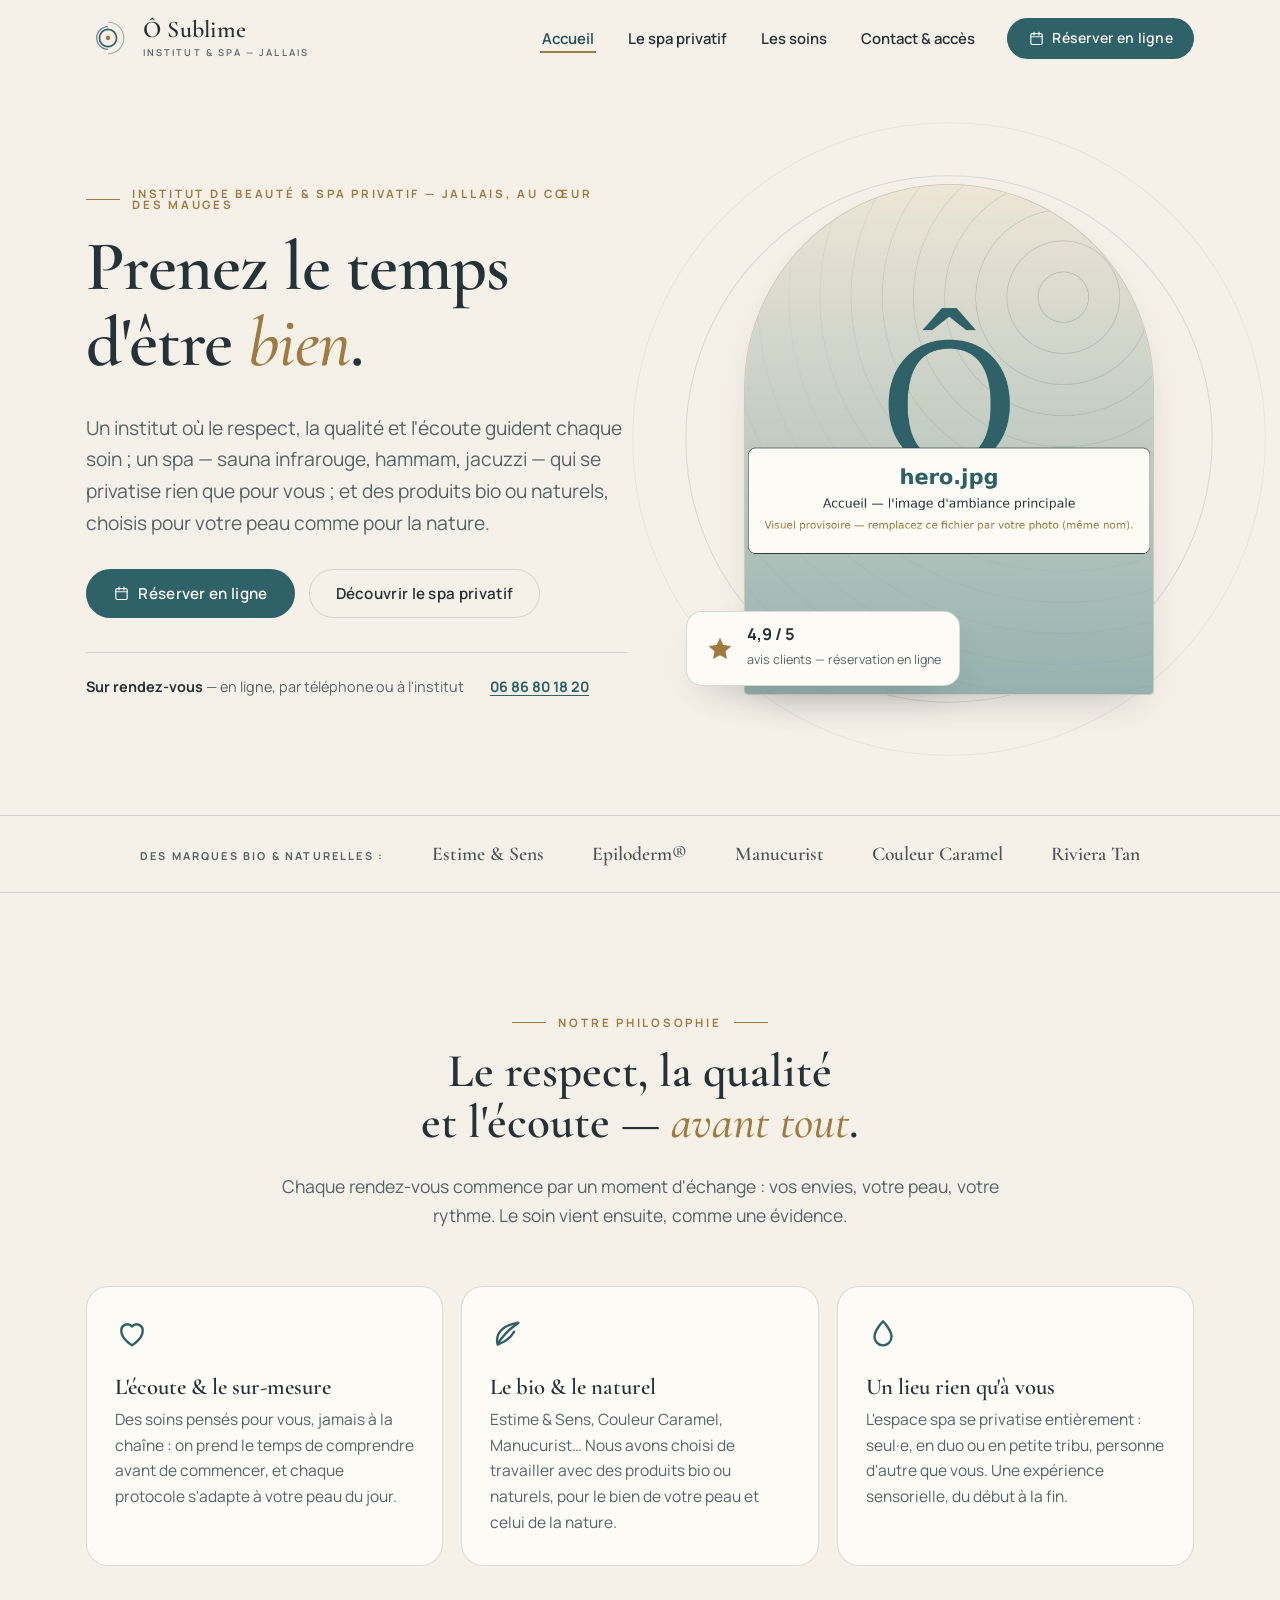
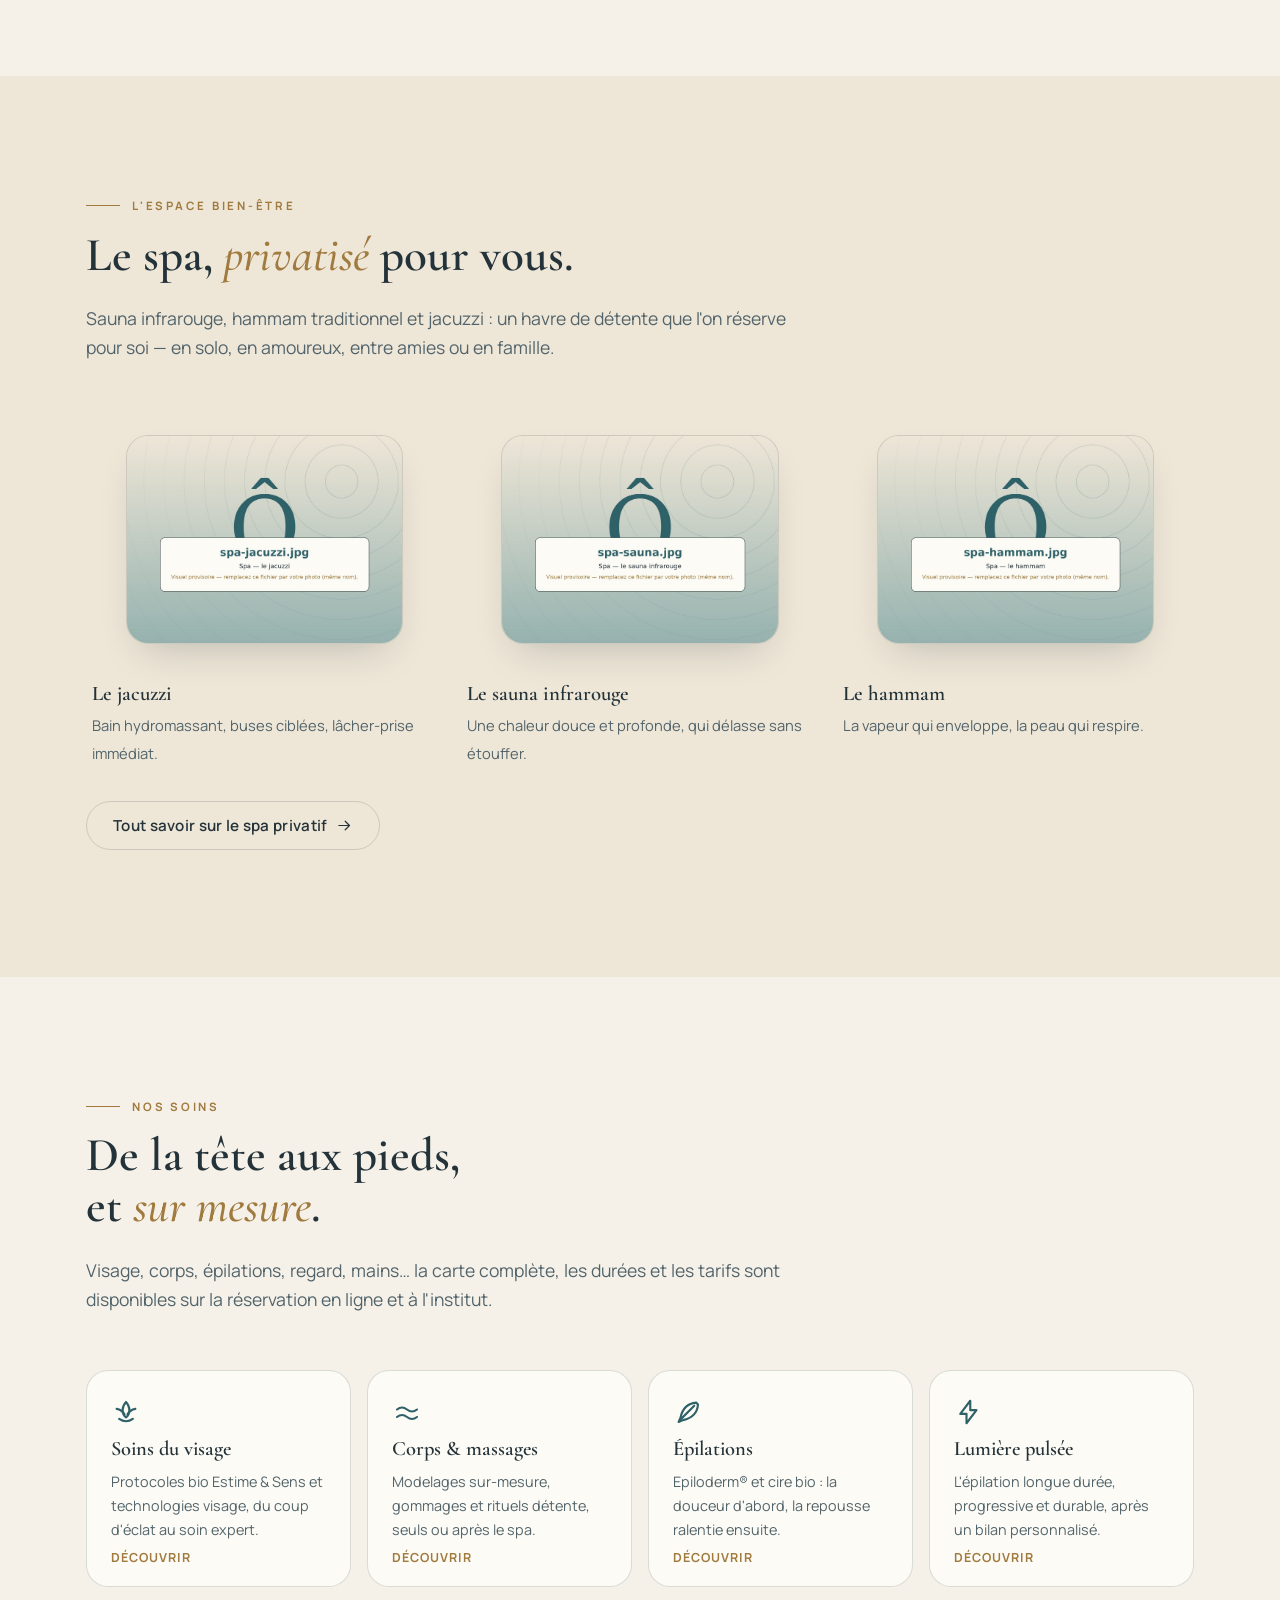
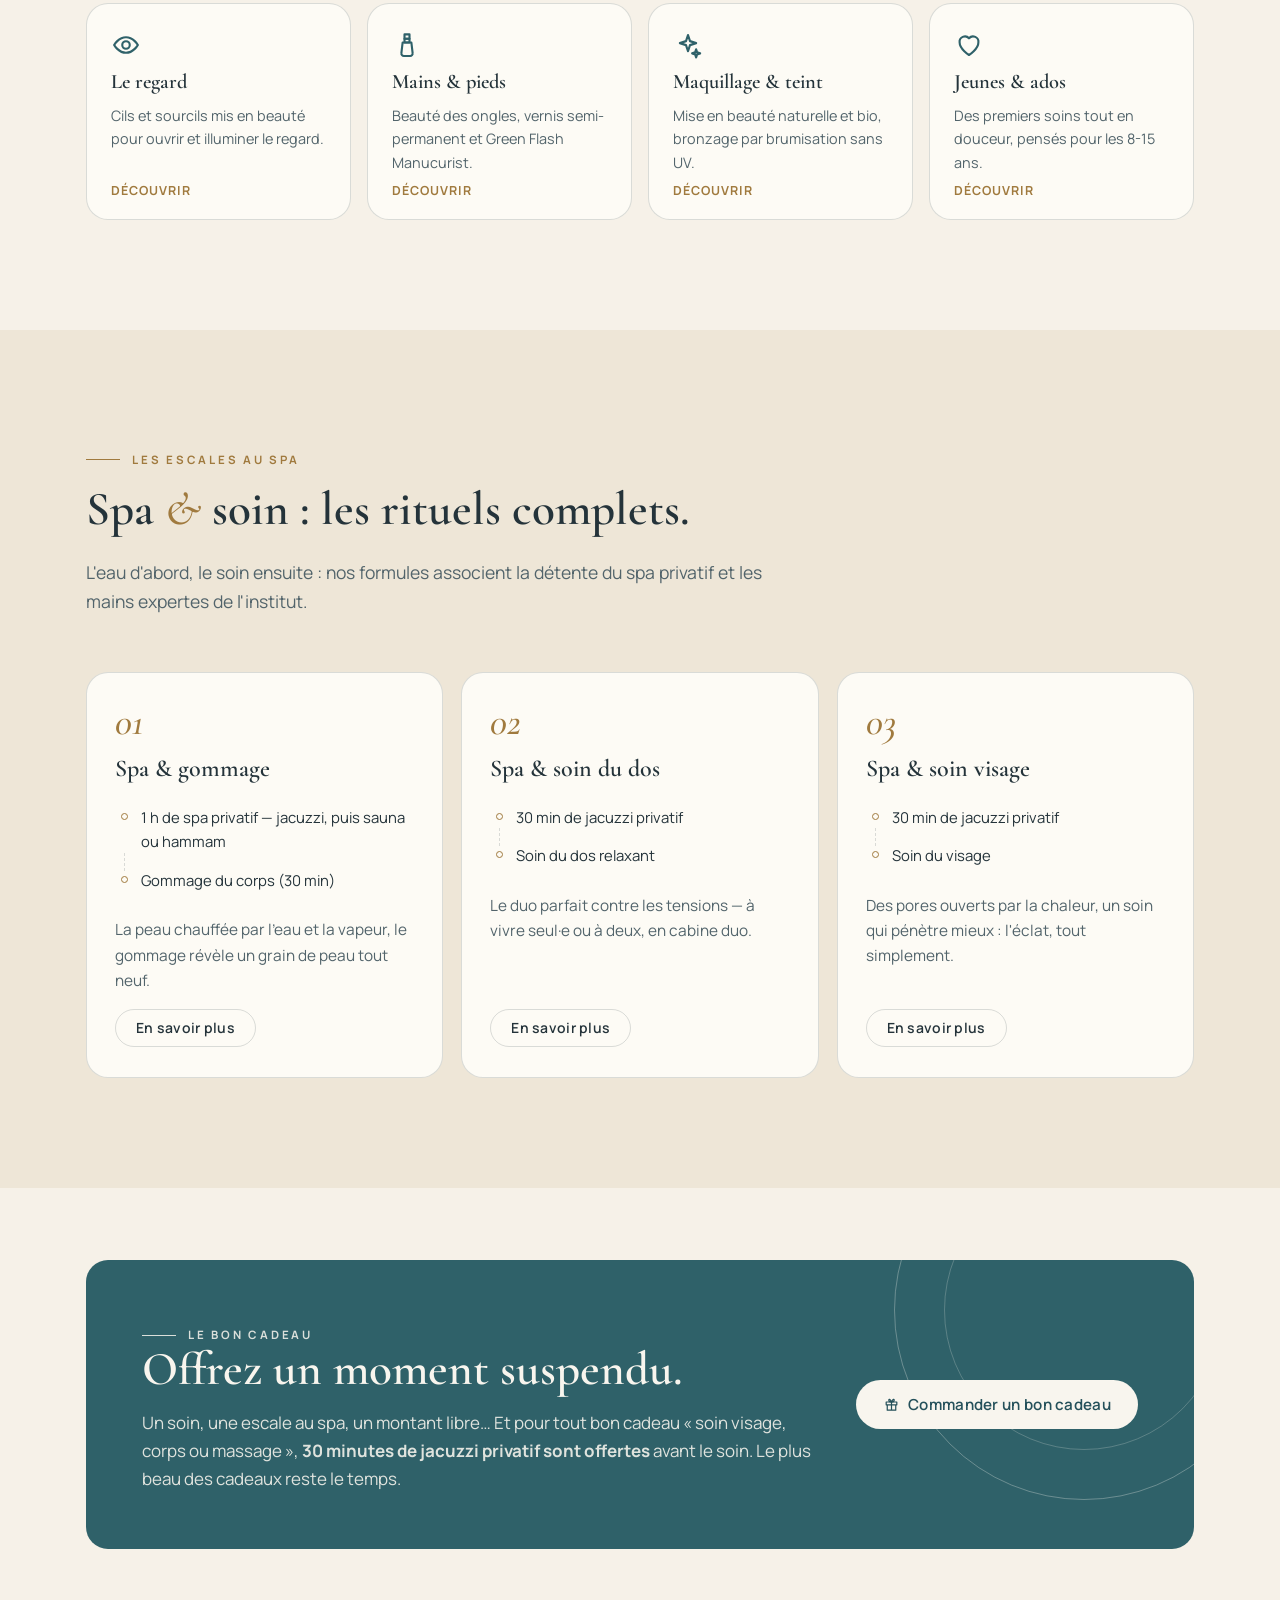
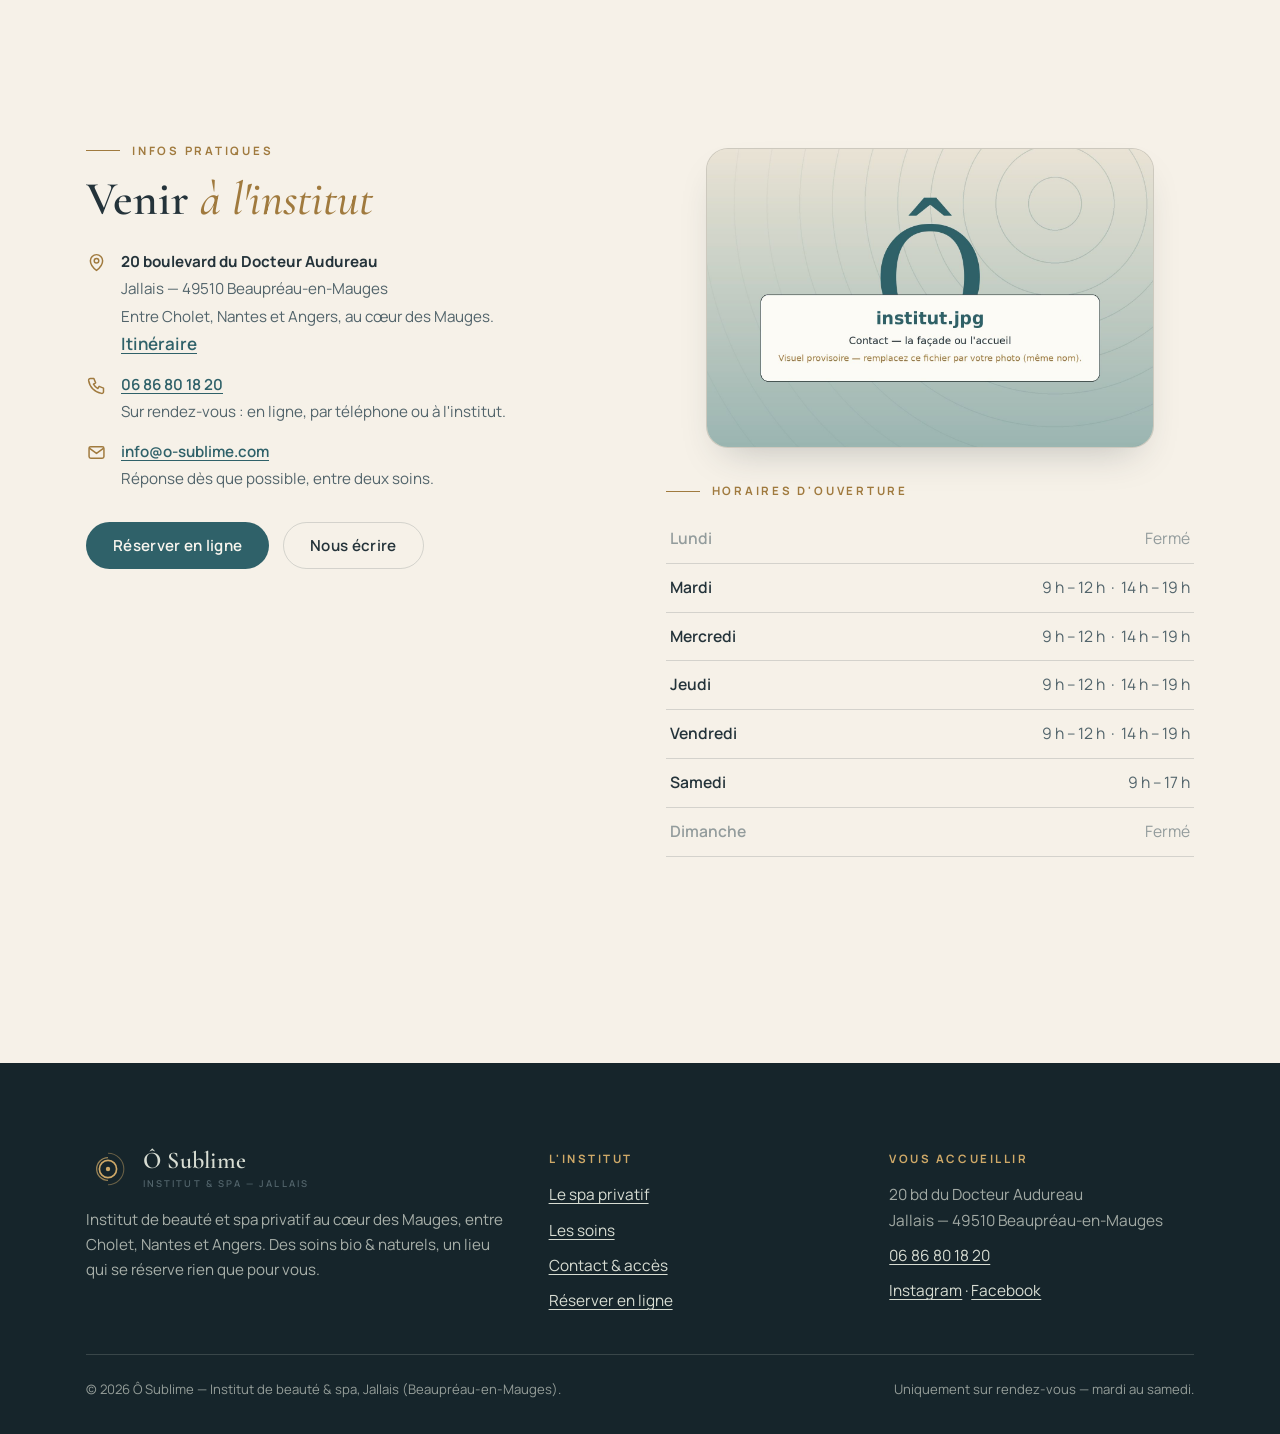
==== commit 6a8e8375: "Nouveau site Ô Sublime : institut de beauté & spa privatif (Jallais) Refonte moderne et complète de " ====
--- a/index.html
+++ b/index.html
@@ -3,403 +3,409 @@
 <head>
   <meta charset="utf-8">
   <meta name="viewport" content="width=device-width, initial-scale=1">
-  <title>Prestige &amp; Collection — Le musée automobile que l'on peut conduire, à Jallais en Anjou</title>
-  <meta name="description" content="Unique en France : un musée automobile vivant à Jallais, entre Cholet et Angers. Plus de 100 véhicules de légende — Ferrari, Rolls-Royce, Jaguar, Ford GT40… — à visiter, et surtout à conduire. Sur rendez-vous.">
-  <link rel="icon" href="assets/img/favicon.svg" type="image/svg+xml">
+  <title>Ô Sublime — Institut de beauté &amp; spa privatif à Jallais (Beaupréau-en-Mauges)</title>
+  <meta name="description" content="Institut de beauté et spa 100 % privatif à Jallais, entre Cholet, Nantes et Angers : sauna infrarouge, hammam, jacuzzi, soins du visage et du corps, épilations, beauté des mains — avec des produits bio et naturels.">
+  <link rel="icon" type="image/svg+xml" href="assets/img/favicon.svg">
   <link rel="preconnect" href="https://fonts.googleapis.com">
   <link rel="preconnect" href="https://fonts.gstatic.com" crossorigin>
-  <link rel="stylesheet" href="https://fonts.googleapis.com/css2?family=Bodoni+Moda:ital,opsz,wght@0,6..96,400..900;1,6..96,400..900&family=IBM+Plex+Mono:wght@400;500&family=Jost:ital,wght@0,300..600;1,300..600&display=swap">
+  <link href="https://fonts.googleapis.com/css2?family=Cormorant+Garamond:ital,wght@0,500;0,600;1,500&family=Manrope:wght@400;500;600;700&display=swap" rel="stylesheet">
   <link rel="stylesheet" href="assets/css/style.css">
+  <meta property="og:type" content="website">
+  <meta property="og:title" content="Ô Sublime — Institut de beauté &amp; spa privatif à Jallais">
+  <meta property="og:description" content="Sauna infrarouge, hammam, jacuzzi et soins bio &amp; naturels, dans un lieu qui se privatise rien que pour vous.">
+  <meta property="og:image" content="assets/img/photos/hero.jpg">
+  <meta property="og:locale" content="fr_FR">
   <script type="application/ld+json">
   {
     "@context": "https://schema.org",
-    "@type": "Museum",
-    "name": "Prestige & Collection",
-    "description": "Musée automobile vivant : plus de 100 véhicules de légende et de collection à visiter et à conduire. Unique en France.",
-    "slogan": "Le musée que l'on peut conduire",
-    "telephone": "+33 7 88 47 23 76",
-    "email": "info@prestigeetcollection.com",
-    "url": "https://www.prestigeetcollection.com",
+    "@type": "BeautySalon",
+    "name": "Ô Sublime — Institut de beauté & Spa",
+    "description": "Institut de beauté et spa privatif : sauna infrarouge, hammam, jacuzzi, soins du visage et du corps avec des produits bio et naturels.",
+    "telephone": "+33686801820",
+    "email": "info@o-sublime.com",
+    "url": "https://www.o-sublime.com/",
+    "image": "https://www.o-sublime.com/assets/img/photos/hero.jpg",
     "address": {
       "@type": "PostalAddress",
-      "streetAddress": "10 route d'Andrezé",
-      "addressLocality": "Jallais, Beaupréau-en-Mauges",
+      "streetAddress": "20 boulevard du Docteur Audureau, Jallais",
+      "addressLocality": "Beaupréau-en-Mauges",
       "postalCode": "49510",
       "addressCountry": "FR"
     },
-    "openingHours": "Sur rendez-vous"
+    "openingHoursSpecification": [
+      { "@type": "OpeningHoursSpecification", "dayOfWeek": ["Tuesday","Wednesday","Thursday","Friday"], "opens": "09:00", "closes": "12:00" },
+      { "@type": "OpeningHoursSpecification", "dayOfWeek": ["Tuesday","Wednesday","Thursday","Friday"], "opens": "14:00", "closes": "19:00" },
+      { "@type": "OpeningHoursSpecification", "dayOfWeek": "Saturday", "opens": "09:00", "closes": "17:00" }
+    ]
   }
   </script>
 </head>
 <body>
-<!-- ===================== SPRITE (dessins de la maison) ===================== -->
-<div hidden>
-<svg xmlns="http://www.w3.org/2000/svg" aria-hidden="true">
-  <symbol id="pc-wheel" viewBox="0 0 64 64" fill="none" stroke="currentColor" stroke-linecap="round">
-    <circle cx="32" cy="32" r="27" stroke-width="3.5"/>
-    <circle cx="32" cy="32" r="20.5" stroke-width="1.6"/>
-    <circle cx="32" cy="32" r="5" fill="currentColor" stroke="none"/>
-    <line x1="11.5" y1="32" x2="26" y2="32" stroke-width="3"/>
-    <line x1="38" y1="32" x2="52.5" y2="32" stroke-width="3"/>
-    <line x1="32" y1="38" x2="32" y2="52.5" stroke-width="3"/>
-  </symbol>
-  <symbol id="art-route" viewBox="0 0 300 24" fill="none" stroke="currentColor">
-    <path d="M 10 13 C 60 3, 95 21, 150 12 C 200 4, 245 18, 290 11" stroke-width="2.5" stroke-dasharray="1 8" stroke-linecap="round"/>
-    <circle cx="7" cy="13" r="3.4" fill="currentColor" stroke="none"/>
-    <circle cx="293" cy="11" r="3.4" fill="none" stroke-width="2"/>
-  </symbol>
-  <symbol id="car-roadster" viewBox="0 0 640 210" fill="none" stroke="currentColor" stroke-width="3" stroke-linecap="round" stroke-linejoin="round">
-    <path d="M 22 112 C 42 98, 92 90, 148 86 C 186 83, 216 82, 238 81 C 252 88, 270 91, 288 88 L 298 86 L 318 56 L 328 56 L 332 82 C 392 76, 486 84, 562 96 C 596 102, 610 108, 614 118 C 616 124, 615 132, 610 138 L 604 144 L 516 146 A 42 42 0 0 0 428 146 L 186 146 A 42 42 0 0 0 98 146 L 34 142 C 24 138, 20 128, 22 112 Z"/>
-    <path d="M 322 88 C 317 108, 317 126, 324 145" stroke-width="2"/>
-    <path d="M 560 100 C 566 104, 570 110, 571 116" stroke-width="2"/>
-    <path d="M 398 84 l 26 2 M 400 92 l 26 2" stroke-width="1.6"/>
-    <path d="M 26 152 h -14" stroke-width="2.5"/>
-    <circle cx="142" cy="146" r="30"/><circle cx="142" cy="146" r="17" stroke-width="1.8"/><circle cx="142" cy="146" r="3.5" fill="currentColor" stroke="none"/>
-    <circle cx="472" cy="146" r="30"/><circle cx="472" cy="146" r="17" stroke-width="1.8"/><circle cx="472" cy="146" r="3.5" fill="currentColor" stroke="none"/>
-  </symbol>
-  <symbol id="car-racer" viewBox="0 0 640 210" fill="none" stroke="currentColor" stroke-width="3" stroke-linecap="round" stroke-linejoin="round">
-    <path d="M 30 94 C 84 90, 140 89, 194 88 C 212 64, 248 56, 282 56 C 314 56, 344 68, 366 82 C 424 90, 502 98, 566 106 C 596 110, 610 116, 614 124 L 616 132 L 604 142 L 518 146 A 40 40 0 0 0 438 146 L 192 146 A 40 40 0 0 0 112 146 L 38 144 C 30 138, 28 116, 30 94 Z"/>
-    <path d="M 232 70 C 258 62, 298 62, 322 72 L 344 84" stroke-width="2"/>
-    <path d="M 286 62 L 292 84" stroke-width="1.6"/>
-    <path d="M 370 106 C 390 100, 410 100, 424 106 L 428 122" stroke-width="2"/>
-    <path d="M 44 100 v 32 M 58 99 v 34 M 72 98 v 35" stroke-width="1.6"/>
-    <circle cx="152" cy="146" r="29"/><circle cx="152" cy="146" r="16" stroke-width="1.8"/><circle cx="152" cy="146" r="3.5" fill="currentColor" stroke="none"/>
-    <circle cx="478" cy="146" r="29"/><circle cx="478" cy="146" r="16" stroke-width="1.8"/><circle cx="478" cy="146" r="3.5" fill="currentColor" stroke="none"/>
-  </symbol>
-  <symbol id="car-limo" viewBox="0 0 640 210" fill="none" stroke="currentColor" stroke-width="3" stroke-linecap="round" stroke-linejoin="round">
-    <path d="M 26 118 C 56 112, 88 109, 122 107 C 132 84, 158 68, 200 64 L 322 64 C 344 64, 356 74, 366 90 C 424 92, 480 93, 540 94 L 592 96 L 596 146 L 514 150 A 40 40 0 0 0 434 150 L 188 150 A 40 40 0 0 0 108 150 L 34 146 C 26 140, 24 130, 26 118 Z"/>
-    <path d="M 150 102 L 344 100" stroke-width="2"/>
-    <path d="M 206 68 L 208 100 M 282 66 L 284 100" stroke-width="1.6"/>
-    <path d="M 556 95 L 560 147" stroke-width="2"/>
-    <path d="M 572 105 v 34 M 582 105 v 34" stroke-width="1.2"/>
-    <path d="M 576 93 v -7" stroke-width="2"/>
-    <circle cx="576" cy="82" r="3" stroke-width="1.6"/>
-    <circle cx="534" cy="114" r="7.5" stroke-width="2"/>
-    <circle cx="148" cy="150" r="29"/><circle cx="148" cy="150" r="16" stroke-width="1.8"/><circle cx="148" cy="150" r="3.5" fill="currentColor" stroke="none"/>
-    <circle cx="474" cy="150" r="29"/><circle cx="474" cy="150" r="16" stroke-width="1.8"/><circle cx="474" cy="150" r="3.5" fill="currentColor" stroke="none"/>
-  </symbol>
-  <symbol id="car-cab" viewBox="0 0 640 210" fill="none" stroke="currentColor" stroke-width="3" stroke-linecap="round" stroke-linejoin="round">
-    <path d="M 26 86 L 138 106 C 182 110, 222 110, 252 108 C 262 113, 280 115, 296 112 L 304 110 L 322 82 L 330 82 L 334 106 C 408 102, 490 102, 552 106 C 590 108, 608 114, 612 122 L 614 132 L 602 144 L 518 148 A 40 40 0 0 0 438 148 L 194 148 A 40 40 0 0 0 114 148 L 36 146 C 26 140, 22 130, 24 118 L 26 86 Z"/>
-    <path d="M 44 112 L 560 116" stroke-width="1.6"/>
-    <path d="M 330 108 C 326 122, 326 134, 332 146" stroke-width="2"/>
-    <circle cx="34" cy="100" r="4" stroke-width="1.8"/>
-    <circle cx="578" cy="116" r="6" stroke-width="2"/>
-    <circle cx="154" cy="148" r="29"/><circle cx="154" cy="148" r="16" stroke-width="1.8"/><circle cx="154" cy="148" r="3.5" fill="currentColor" stroke="none"/>
-    <circle cx="478" cy="148" r="29"/><circle cx="478" cy="148" r="16" stroke-width="1.8"/><circle cx="478" cy="148" r="3.5" fill="currentColor" stroke="none"/>
-  </symbol>
-  <symbol id="car-4x4" viewBox="0 0 640 210" fill="none" stroke="currentColor" stroke-width="3" stroke-linecap="round" stroke-linejoin="round">
-    <path d="M 120 62 L 380 62 L 398 92 L 560 94 L 564 128 L 596 128 L 596 142 L 540 142 A 48 34 0 0 0 444 142 L 268 142 A 48 34 0 0 0 172 142 L 120 142 L 110 134 L 110 70 Z"/>
-    <path d="M 130 70 L 372 70 L 384 92 L 130 92 Z" stroke-width="1.8"/>
-    <path d="M 250 70 v 22" stroke-width="1.6"/>
-    <path d="M 254 92 v 50 M 178 92 v 50" stroke-width="1.6"/>
-    <path d="M 452 104 h 84" stroke-width="1.8"/>
-    <circle cx="552" cy="110" r="5.5" stroke-width="2"/>
-    <path d="M 110 96 h -12 v 20 h 12" stroke-width="2"/>
-    <circle cx="220" cy="152" r="38"/><circle cx="220" cy="152" r="22" stroke-width="1.8"/><circle cx="220" cy="152" r="4.5" fill="currentColor" stroke="none"/>
-    <circle cx="492" cy="152" r="38"/><circle cx="492" cy="152" r="22" stroke-width="1.8"/><circle cx="492" cy="152" r="4.5" fill="currentColor" stroke="none"/>
-  </symbol>
-</svg>
-</div>
-
 <a class="skip-link" href="#contenu">Aller au contenu</a>
 
-<!-- ===================== BANDEAU + ENTÊTE ===================== -->
-<div class="topbar">
-  <div class="wrap">
-    <span class="topbar-place">Jallais · entre Cholet et Angers · uniquement sur rendez-vous</span>
-    <a href="tel:+33788472376">07 88 47 23 76</a>
-  </div>
-</div>
-
-<header class="site-header">
-  <div class="wrap">
-    <a class="brand" href="index.html" aria-label="Prestige et Collection — accueil">
-      <svg class="brand-mark" aria-hidden="true"><use href="#pc-wheel"/></svg>
-      <span class="brand-name">Prestige &amp; Collection<small>Musée automobile vivant</small></span>
+<header class="site-head">
+  <div class="wrap site-head__row">
+    <a class="brand" href="index.html" aria-label="Ô Sublime — accueil">
+      <svg class="brand__mark" viewBox="0 0 64 64" fill="none" aria-hidden="true">
+        <circle cx="32" cy="32" r="12.5" stroke="currentColor" stroke-width="2.4"/>
+        <path d="M32 9a23 23 0 0 1 0 46" stroke="currentColor" stroke-width="1.6" opacity=".45"/>
+        <path d="M32 15.5a16.5 16.5 0 0 0 0 33" stroke="currentColor" stroke-width="1.9" opacity=".7"/>
+        <circle cx="32" cy="32" r="3.2" style="fill:var(--brass)"/>
+      </svg>
+      <span class="brand__name">Ô Sublime<span class="brand__sub">Institut &amp; spa — Jallais</span></span>
     </a>
-    <button class="nav-toggle" aria-expanded="false" aria-controls="nav-principal">
-      <span class="sr-only" hidden>Menu</span>
-      <svg viewBox="0 0 24 24" fill="none" stroke="currentColor" stroke-width="2" stroke-linecap="round"><path d="M3 6h18M3 12h18M3 18h18"/></svg>
+    <button class="nav-toggle" aria-expanded="false" aria-controls="menu" aria-label="Ouvrir le menu">
+      <svg class="icon-burger" viewBox="0 0 24 24" fill="none" stroke="currentColor" stroke-width="1.8" stroke-linecap="round" aria-hidden="true"><path d="M4 7h16M4 12h16M4 17h16"/></svg>
+      <svg class="icon-close" viewBox="0 0 24 24" fill="none" stroke="currentColor" stroke-width="1.8" stroke-linecap="round" aria-hidden="true"><path d="M6 6l12 12M18 6L6 18"/></svg>
     </button>
-    <nav class="site-nav" id="nav-principal" aria-label="Navigation principale">
+    <nav class="site-nav" id="menu" aria-label="Navigation principale">
       <a href="index.html" aria-current="page">Accueil</a>
-      <a href="collection.html">La collection</a>
-      <a href="experiences.html">Les expériences</a>
-      <a href="tarifs.html">Tarifs</a>
-      <a href="contact.html">Contact</a>
-      <a class="btn btn-primary btn-small" href="contact.html">Réserver</a>
+      <a href="spa.html">Le spa privatif</a>
+      <a href="soins.html">Les soins</a>
+      <a href="contact.html">Contact &amp; accès</a>
+      <a class="btn btn--sm" href="https://www.kalendes.com/platform/booking/osublime" target="_blank" rel="noopener">
+        <svg viewBox="0 0 24 24" fill="none" stroke="currentColor" stroke-width="1.7" stroke-linecap="round" stroke-linejoin="round" aria-hidden="true"><rect x="4" y="5" width="16" height="15.5" rx="2"/><path d="M4 9.5h16M8.5 3v4M15.5 3v4"/></svg>
+        Réserver en ligne
+      </a>
     </nav>
   </div>
 </header>
 
 <main id="contenu">
-<!-- ===================== HÉROS ===================== -->
-<section class="hero">
+
+  <!-- ========================= HÉROS ========================= -->
+  <section class="hero">
+    <div class="wrap hero__grid">
+      <div>
+        <p class="kicker">Institut de beauté &amp; spa privatif — Jallais, au cœur des Mauges</p>
+        <h1>Prenez le temps<br>d'être <span class="gold-i">bien</span>.</h1>
+        <p class="lead">Un institut où le respect, la qualité et l'écoute guident chaque soin ;
+        un spa — sauna infrarouge, hammam, jacuzzi — qui se privatise rien que pour vous ;
+        et des produits bio ou naturels, choisis pour votre peau comme pour la nature.</p>
+        <div class="hero__cta">
+          <a class="btn" href="https://www.kalendes.com/platform/booking/osublime" target="_blank" rel="noopener">
+            <svg viewBox="0 0 24 24" fill="none" stroke="currentColor" stroke-width="1.7" stroke-linecap="round" stroke-linejoin="round" aria-hidden="true"><rect x="4" y="5" width="16" height="15.5" rx="2"/><path d="M4 9.5h16M8.5 3v4M15.5 3v4"/></svg>
+            Réserver en ligne
+          </a>
+          <a class="btn btn--ghost" href="spa.html">Découvrir le spa privatif</a>
+        </div>
+        <div class="hero__meta">
+          <span><strong>Sur rendez-vous</strong> — en ligne, par téléphone ou à l'institut</span>
+          <span><strong><a href="tel:+33686801820">06 86 80 18 20</a></strong></span>
+        </div>
+      </div>
+      <div class="hero__visual">
+        <svg class="hero__ripple" viewBox="0 0 600 600" fill="none" aria-hidden="true">
+          <circle cx="300" cy="300" r="130" stroke="currentColor"/>
+          <circle cx="300" cy="300" r="190" stroke="currentColor" opacity=".72"/>
+          <circle cx="300" cy="300" r="248" stroke="currentColor" opacity=".46"/>
+          <circle cx="300" cy="300" r="298" stroke="currentColor" opacity=".24"/>
+        </svg>
+        <figure class="photo photo--arch">
+          <img src="assets/img/photos/hero.jpg" width="1440" height="1800" alt="L'ambiance de l'institut Ô Sublime" fetchpriority="high">
+        </figure>
+        <div class="hero__badge">
+          <svg viewBox="0 0 24 24" fill="currentColor" aria-hidden="true"><path d="M12 3l2.7 5.8 6.3.8-4.6 4.3 1.2 6.1-5.6-3.1-5.6 3.1 1.2-6.1L3 9.6l6.3-.8z"/></svg>
+          <div><b>4,9 / 5</b><span>avis clients — réservation en ligne</span></div>
+        </div>
+      </div>
+    </div>
+  </section>
+
+  <!-- ========================= MARQUES ========================= -->
+  <aside class="brands" aria-label="Nos marques partenaires">
+    <div class="wrap brands__row">
+      <span class="brands__label">Des marques bio &amp; naturelles&nbsp;:</span>
+      <ul>
+        <li>Estime &amp; Sens</li>
+        <li>Epiloderm®</li>
+        <li>Manucurist</li>
+        <li>Couleur Caramel</li>
+        <li>Riviera Tan</li>
+      </ul>
+    </div>
+  </aside>
+
+  <!-- ========================= PHILOSOPHIE ========================= -->
+  <section class="section">
+    <div class="wrap">
+      <div class="sec-head sec-head--center reveal">
+        <p class="kicker kicker--center">Notre philosophie</p>
+        <h2>Le respect, la qualité<br>et l'écoute — <span class="gold-i">avant tout</span>.</h2>
+        <p class="lead">Chaque rendez-vous commence par un moment d'échange : vos envies, votre peau,
+        votre rythme. Le soin vient ensuite, comme une évidence.</p>
+      </div>
+      <div class="pillars">
+        <article class="pillar reveal">
+          <svg viewBox="0 0 24 24" fill="none" stroke="currentColor" stroke-width="1.7" stroke-linecap="round" stroke-linejoin="round" aria-hidden="true"><path d="M12 20s-7.5-4.7-7.5-10A4.3 4.3 0 0 1 12 6.6 4.3 4.3 0 0 1 19.5 10c0 5.3-7.5 10-7.5 10z"/></svg>
+          <h3>L'écoute &amp; le sur-mesure</h3>
+          <p>Des soins pensés pour vous, jamais à la chaîne : on prend le temps de comprendre
+          avant de commencer, et chaque protocole s'adapte à votre peau du jour.</p>
+        </article>
+        <article class="pillar reveal reveal-d1">
+          <svg viewBox="0 0 24 24" fill="none" stroke="currentColor" stroke-width="1.7" stroke-linecap="round" stroke-linejoin="round" aria-hidden="true"><path d="M20 4C10 5.5 5 10.5 5 16.5c0 1.6.5 3 .5 3S7.5 13 20 4z"/><path d="M6.5 19c4.5-1.5 8-4.5 10.5-8.5"/></svg>
+          <h3>Le bio &amp; le naturel</h3>
+          <p>Estime &amp; Sens, Couleur Caramel, Manucurist… Nous avons choisi de travailler avec
+          des produits bio ou naturels, pour le bien de votre peau et celui de la nature.</p>
+        </article>
+        <article class="pillar reveal reveal-d2">
+          <svg viewBox="0 0 24 24" fill="none" stroke="currentColor" stroke-width="1.7" stroke-linecap="round" stroke-linejoin="round" aria-hidden="true"><path d="M12 3s6 6.3 6 11a6 6 0 1 1-12 0c0-4.7 6-11 6-11z"/></svg>
+          <h3>Un lieu rien qu'à vous</h3>
+          <p>L'espace spa se privatise entièrement : seul·e, en duo ou en petite tribu,
+          personne d'autre que vous. Une expérience sensorielle, du début à la fin.</p>
+        </article>
+      </div>
+    </div>
+  </section>
+
+  <!-- ========================= SPA PRIVATIF ========================= -->
+  <section class="section section--tint">
+    <div class="wrap">
+      <div class="sec-head reveal">
+        <p class="kicker">L'espace bien-être</p>
+        <h2>Le spa, <span class="gold-i">privatisé</span> pour vous.</h2>
+        <p class="lead">Sauna infrarouge, hammam traditionnel et jacuzzi : un havre de détente
+        que l'on réserve pour soi — en solo, en amoureux, entre amies ou en famille.</p>
+      </div>
+      <div class="spa-tiles">
+        <a class="spa-tile reveal" href="spa.html">
+          <figure class="photo photo--43"><img src="assets/img/photos/spa-jacuzzi.jpg" width="1500" height="1125" alt="Le jacuzzi de l'espace spa privatif" loading="lazy"></figure>
+          <figcaption><b>Le jacuzzi</b><span>Bain hydromassant, buses ciblées, lâcher-prise immédiat.</span></figcaption>
+        </a>
+        <a class="spa-tile reveal reveal-d1" href="spa.html">
+          <figure class="photo photo--43"><img src="assets/img/photos/spa-sauna.jpg" width="1500" height="1125" alt="Le sauna infrarouge" loading="lazy"></figure>
+          <figcaption><b>Le sauna infrarouge</b><span>Une chaleur douce et profonde, qui délasse sans étouffer.</span></figcaption>
+        </a>
+        <a class="spa-tile reveal reveal-d2" href="spa.html">
+          <figure class="photo photo--43"><img src="assets/img/photos/spa-hammam.jpg" width="1500" height="1125" alt="Le hammam traditionnel" loading="lazy"></figure>
+          <figcaption><b>Le hammam</b><span>La vapeur qui enveloppe, la peau qui respire.</span></figcaption>
+        </a>
+      </div>
+      <p style="margin-top:34px" class="reveal"><a class="btn btn--ghost" href="spa.html">Tout savoir sur le spa privatif
+        <svg viewBox="0 0 24 24" fill="none" stroke="currentColor" stroke-width="1.7" stroke-linecap="round" stroke-linejoin="round" aria-hidden="true"><path d="M4 12h15M13 6l6 6-6 6"/></svg></a></p>
+    </div>
+  </section>
+
+  <!-- ========================= LES SOINS ========================= -->
+  <section class="section">
+    <div class="wrap">
+      <div class="sec-head reveal">
+        <p class="kicker">Nos soins</p>
+        <h2>De la tête aux pieds,<br>et <span class="gold-i">sur mesure</span>.</h2>
+        <p class="lead">Visage, corps, épilations, regard, mains… la carte complète, les durées et
+        les tarifs sont disponibles sur la réservation en ligne et à l'institut.</p>
+      </div>
+      <div class="care-grid">
+        <a class="care-card reveal" href="soins.html#visage">
+          <svg viewBox="0 0 24 24" fill="none" stroke="currentColor" stroke-width="1.7" stroke-linecap="round" stroke-linejoin="round" aria-hidden="true"><path d="M12 4c1.9 2.1 2.7 4.3 2.7 6.4 0 2.9-1.2 4.8-2.7 6-1.5-1.2-2.7-3.1-2.7-6C9.3 8.3 10.1 6.1 12 4z"/><path d="M4.5 9.5c2.9.5 5 2 6.3 4.4M19.5 9.5c-2.9.5-5 2-6.3 4.4M6.5 17.5c3.5 2.4 7.5 2.4 11 0"/></svg>
+          <b>Soins du visage</b>
+          <p>Protocoles bio Estime &amp; Sens et technologies visage, du coup d'éclat au soin expert.</p>
+          <span class="more">Découvrir</span>
+        </a>
+        <a class="care-card reveal reveal-d1" href="soins.html#corps">
+          <svg viewBox="0 0 24 24" fill="none" stroke="currentColor" stroke-width="1.7" stroke-linecap="round" stroke-linejoin="round" aria-hidden="true"><path d="M4 16c2.5-2 5.5-2 8 0s5.5 2 8 0M4 10c2.5-2 5.5-2 8 0s5.5 2 8 0"/></svg>
+          <b>Corps &amp; massages</b>
+          <p>Modelages sur-mesure, gommages et rituels détente, seuls ou après le spa.</p>
+          <span class="more">Découvrir</span>
+        </a>
+        <a class="care-card reveal reveal-d2" href="soins.html#epilations">
+          <svg viewBox="0 0 24 24" fill="none" stroke="currentColor" stroke-width="1.7" stroke-linecap="round" stroke-linejoin="round" aria-hidden="true"><path d="M18.5 4.5c-6.5.5-11 5-12.5 12L4.5 20l3.5-1.5c7-1.5 11.5-6 12-12.5l-1.5-1.5z"/><path d="M5.5 18.5L17 7"/></svg>
+          <b>Épilations</b>
+          <p>Epiloderm® et cire bio : la douceur d'abord, la repousse ralentie ensuite.</p>
+          <span class="more">Découvrir</span>
+        </a>
+        <a class="care-card reveal reveal-d3" href="soins.html#lumiere-pulsee">
+          <svg viewBox="0 0 24 24" fill="none" stroke="currentColor" stroke-width="1.7" stroke-linecap="round" stroke-linejoin="round" aria-hidden="true"><path d="M13 3L5 13.5h5L10 21l8-10.5h-5L13 3z"/></svg>
+          <b>Lumière pulsée</b>
+          <p>L'épilation longue durée, progressive et durable, après un bilan personnalisé.</p>
+          <span class="more">Découvrir</span>
+        </a>
+        <a class="care-card reveal" href="soins.html#regard">
+          <svg viewBox="0 0 24 24" fill="none" stroke="currentColor" stroke-width="1.7" stroke-linecap="round" stroke-linejoin="round" aria-hidden="true"><path d="M2.5 12S6 5.8 12 5.8 21.5 12 21.5 12 18 18.2 12 18.2 2.5 12 2.5 12z"/><circle cx="12" cy="12" r="3"/></svg>
+          <b>Le regard</b>
+          <p>Cils et sourcils mis en beauté pour ouvrir et illuminer le regard.</p>
+          <span class="more">Découvrir</span>
+        </a>
+        <a class="care-card reveal reveal-d1" href="soins.html#mains-pieds">
+          <svg viewBox="0 0 24 24" fill="none" stroke="currentColor" stroke-width="1.7" stroke-linecap="round" stroke-linejoin="round" aria-hidden="true"><path d="M10 3.5h4v3.5h-4z"/><path d="M8.5 10h7l1 8.5a2 2 0 0 1-2 2.3h-5a2 2 0 0 1-2-2.3l1-8.5z"/><path d="M10 7h4v3h-4z"/></svg>
+          <b>Mains &amp; pieds</b>
+          <p>Beauté des ongles, vernis semi-permanent et Green Flash Manucurist.</p>
+          <span class="more">Découvrir</span>
+        </a>
+        <a class="care-card reveal reveal-d2" href="soins.html#maquillage">
+          <svg viewBox="0 0 24 24" fill="none" stroke="currentColor" stroke-width="1.7" stroke-linecap="round" stroke-linejoin="round" aria-hidden="true"><path d="M12 4l1.6 4.9L18.5 10.5l-4.9 1.6L12 17l-1.6-4.9L5.5 10.5l4.9-1.6L12 4z"/><path d="M18.5 15.5l.8 2.4 2.4.8-2.4.8-.8 2.4-.8-2.4-2.4-.8 2.4-.8.8-2.4z"/></svg>
+          <b>Maquillage &amp; teint</b>
+          <p>Mise en beauté naturelle et bio, bronzage par brumisation sans UV.</p>
+          <span class="more">Découvrir</span>
+        </a>
+        <a class="care-card reveal reveal-d3" href="soins.html#jeunes">
+          <svg viewBox="0 0 24 24" fill="none" stroke="currentColor" stroke-width="1.7" stroke-linecap="round" stroke-linejoin="round" aria-hidden="true"><path d="M12 20s-7.5-4.7-7.5-10A4.3 4.3 0 0 1 12 6.6 4.3 4.3 0 0 1 19.5 10c0 5.3-7.5 10-7.5 10z"/></svg>
+          <b>Jeunes &amp; ados</b>
+          <p>Des premiers soins tout en douceur, pensés pour les 8-15 ans.</p>
+          <span class="more">Découvrir</span>
+        </a>
+      </div>
+    </div>
+  </section>
+
+  <!-- ========================= ESCALES ========================= -->
+  <section class="section section--tint" id="escales">
+    <div class="wrap">
+      <div class="sec-head reveal">
+        <p class="kicker">Les escales au spa</p>
+        <h2>Spa <span class="gold-i">&amp;</span> soin : les rituels complets.</h2>
+        <p class="lead">L'eau d'abord, le soin ensuite : nos formules associent la détente du spa
+        privatif et les mains expertes de l'institut.</p>
+      </div>
+      <div class="escales">
+        <article class="escale reveal">
+          <span class="escale__num">01</span>
+          <h3>Spa &amp; gommage</h3>
+          <ul class="escale__path">
+            <li>1 h de spa privatif — jacuzzi, puis sauna ou hammam</li>
+            <li>Gommage du corps (30 min)</li>
+          </ul>
+          <p>La peau chauffée par l'eau et la vapeur, le gommage révèle un grain de peau tout neuf.</p>
+          <a class="btn btn--sm btn--ghost" href="spa.html#escales">En savoir plus</a>
+        </article>
+        <article class="escale reveal reveal-d1">
+          <span class="escale__num">02</span>
+          <h3>Spa &amp; soin du dos</h3>
+          <ul class="escale__path">
+            <li>30 min de jacuzzi privatif</li>
+            <li>Soin du dos relaxant</li>
+          </ul>
+          <p>Le duo parfait contre les tensions — à vivre seul·e ou à deux, en cabine duo.</p>
+          <a class="btn btn--sm btn--ghost" href="spa.html#escales">En savoir plus</a>
+        </article>
+        <article class="escale reveal reveal-d2">
+          <span class="escale__num">03</span>
+          <h3>Spa &amp; soin visage</h3>
+          <ul class="escale__path">
+            <li>30 min de jacuzzi privatif</li>
+            <li>Soin du visage</li>
+          </ul>
+          <p>Des pores ouverts par la chaleur, un soin qui pénètre mieux : l'éclat, tout simplement.</p>
+          <a class="btn btn--sm btn--ghost" href="spa.html#escales">En savoir plus</a>
+        </article>
+      </div>
+    </div>
+  </section>
+
+  <!-- ========================= BON CADEAU ========================= -->
+  <section class="section section--tight">
+    <div class="wrap">
+      <div class="band reveal">
+        <div>
+          <p class="kicker">Le bon cadeau</p>
+          <h2>Offrez un moment suspendu.</h2>
+          <p>Un soin, une escale au spa, un montant libre… Et pour tout bon cadeau
+          « soin visage, corps ou massage », <strong>30 minutes de jacuzzi privatif sont offertes</strong>
+          avant le soin. Le plus beau des cadeaux reste le temps.</p>
+        </div>
+        <div class="band__cta">
+          <a class="btn btn--light" href="contact.html">
+            <svg viewBox="0 0 24 24" fill="none" stroke="currentColor" stroke-width="1.7" stroke-linecap="round" stroke-linejoin="round" aria-hidden="true"><path d="M4.5 8.5h15v4h-15zM6 12.5h12V20H6zM12 8.5V20"/><path d="M12 8.5c-2.2 0-3.8-1.1-3.8-2.6C8.2 4.4 10 3.6 12 8.5c2-4.9 3.8-4.1 3.8-2.6 0 1.5-1.6 2.6-3.8 2.6z"/></svg>
+            Commander un bon cadeau
+          </a>
+        </div>
+      </div>
+    </div>
+  </section>
+
+  <!-- ========================= INFOS PRATIQUES ========================= -->
+  <section class="section" id="infos">
+    <div class="wrap info-grid">
+      <div class="reveal">
+        <p class="kicker">Infos pratiques</p>
+        <h2>Venir <span class="gold-i">à l'institut</span></h2>
+        <ul class="contact-list">
+          <li>
+            <svg viewBox="0 0 24 24" fill="none" stroke="currentColor" stroke-width="1.7" stroke-linecap="round" stroke-linejoin="round" aria-hidden="true"><path d="M12 21s-7-5.1-7-11a7 7 0 1 1 14 0c0 5.9-7 11-7 11z"/><circle cx="12" cy="10" r="2.6"/></svg>
+            <div><b>20 boulevard du Docteur Audureau</b>
+              <span>Jallais — 49510 Beaupréau-en-Mauges<br>Entre Cholet, Nantes et Angers, au cœur des Mauges.</span><br>
+              <a href="https://www.google.com/maps/search/?api=1&amp;query=%C3%94%20Sublime%2C%2020%20boulevard%20du%20Docteur%20Audureau%2C%2049510%20Jallais" target="_blank" rel="noopener">Itinéraire</a>
+            </div>
+          </li>
+          <li>
+            <svg viewBox="0 0 24 24" fill="none" stroke="currentColor" stroke-width="1.7" stroke-linecap="round" stroke-linejoin="round" aria-hidden="true"><path d="M5 4h4l2 5-2.5 1.5a12.5 12.5 0 0 0 5 5L15 13l5 2v4a2 2 0 0 1-2.2 2A17.3 17.3 0 0 1 3 6.2 2 2 0 0 1 5 4z"/></svg>
+            <div><b><a href="tel:+33686801820">06 86 80 18 20</a></b>
+              <span>Sur rendez-vous : en ligne, par téléphone ou à l'institut.</span></div>
+          </li>
+          <li>
+            <svg viewBox="0 0 24 24" fill="none" stroke="currentColor" stroke-width="1.7" stroke-linecap="round" stroke-linejoin="round" aria-hidden="true"><rect x="3.5" y="5.5" width="17" height="13" rx="2"/><path d="M4.5 7.5l7.5 5.5 7.5-5.5"/></svg>
+            <div><b><a href="mailto:info@o-sublime.com">info@o-sublime.com</a></b>
+              <span>Réponse dès que possible, entre deux soins.</span></div>
+          </li>
+        </ul>
+        <div class="hero__cta">
+          <a class="btn" href="https://www.kalendes.com/platform/booking/osublime" target="_blank" rel="noopener">Réserver en ligne</a>
+          <a class="btn btn--ghost" href="contact.html">Nous écrire</a>
+        </div>
+      </div>
+      <div class="reveal reveal-d1">
+        <figure class="photo photo--32" style="margin-bottom:26px">
+          <img src="assets/img/photos/institut.jpg" width="1500" height="1125" alt="L'institut Ô Sublime à Jallais" loading="lazy">
+        </figure>
+        <table class="hours">
+          <caption class="kicker" style="caption-side:top;text-align:left">Horaires d'ouverture</caption>
+          <tbody>
+            <tr class="is-closed"><th scope="row">Lundi</th><td>Fermé</td></tr>
+            <tr><th scope="row">Mardi</th><td>9 h – 12 h &nbsp;·&nbsp; 14 h – 19 h</td></tr>
+            <tr><th scope="row">Mercredi</th><td>9 h – 12 h &nbsp;·&nbsp; 14 h – 19 h</td></tr>
+            <tr><th scope="row">Jeudi</th><td>9 h – 12 h &nbsp;·&nbsp; 14 h – 19 h</td></tr>
+            <tr><th scope="row">Vendredi</th><td>9 h – 12 h &nbsp;·&nbsp; 14 h – 19 h</td></tr>
+            <tr><th scope="row">Samedi</th><td>9 h – 17 h</td></tr>
+            <tr class="is-closed"><th scope="row">Dimanche</th><td>Fermé</td></tr>
+          </tbody>
+        </table>
+      </div>
+    </div>
+  </section>
+
+</main>
+
+<footer class="site-foot">
   <div class="wrap">
-    <div class="hero-grid">
+    <div class="foot-grid">
+      <div class="foot-brand">
+        <a class="brand" href="index.html" aria-label="Ô Sublime — accueil">
+          <svg class="brand__mark" viewBox="0 0 64 64" fill="none" aria-hidden="true">
+            <circle cx="32" cy="32" r="12.5" stroke="currentColor" stroke-width="2.4"/>
+            <path d="M32 9a23 23 0 0 1 0 46" stroke="currentColor" stroke-width="1.6" opacity=".45"/>
+            <path d="M32 15.5a16.5 16.5 0 0 0 0 33" stroke="currentColor" stroke-width="1.9" opacity=".7"/>
+            <circle cx="32" cy="32" r="3.2" fill="currentColor"/>
+          </svg>
+          <span class="brand__name">Ô Sublime<span class="brand__sub">Institut &amp; spa — Jallais</span></span>
+        </a>
+        <p>Institut de beauté et spa privatif au cœur des Mauges, entre Cholet, Nantes et Angers.
+        Des soins bio &amp; naturels, un lieu qui se réserve rien que pour vous.</p>
+      </div>
+      <nav aria-label="Plan du site">
+        <h4>L'institut</h4>
+        <ul>
+          <li><a href="spa.html">Le spa privatif</a></li>
+          <li><a href="soins.html">Les soins</a></li>
+          <li><a href="contact.html">Contact &amp; accès</a></li>
+          <li><a href="https://www.kalendes.com/platform/booking/osublime" target="_blank" rel="noopener">Réserver en ligne</a></li>
+        </ul>
+      </nav>
       <div>
-        <p class="eyebrow">Unique en France — Jallais, Anjou</p>
-        <h1 class="display-1">Le musée que l'on peut <em>conduire</em>.</h1>
-        <p class="lede">Plus de <strong>cent véhicules de légende</strong> réunis dans un même lieu — sportives, limousines, motos et machines improbables. Et contrairement à tous les autres musées&nbsp;: ici, on ouvre les portières, on s'installe à bord… <strong>et on prend la route.</strong></p>
-        <div class="hero-actions">
-          <a class="btn btn-primary" href="experiences.html">Choisir mon expérience</a>
-          <a class="btn btn-ghost" href="tarifs.html#bon-cadeau">Offrir un bon cadeau</a>
-        </div>
-      </div>
-      <figure class="hero-art reveal">
-        <div class="photo-frame is-hero">
-          <img src="assets/img/photos/hero.jpg" alt="Véhicules de légende de la collection, réunis à Jallais" width="1600" height="1000" fetchpriority="high">
-          <span class="photo-stamp" aria-hidden="true"><svg viewBox="0 0 640 210"><use href="#car-roadster"/></svg></span>
-        </div>
-        <svg class="route" viewBox="0 0 300 24" aria-hidden="true" preserveAspectRatio="none"><use href="#art-route"/></svg>
-        <figcaption class="spec"><span>La collection — Jallais</span><span>© @prestige_et_collection</span></figcaption>
-      </figure>
-    </div>
-
-    <div class="hero-stats">
-      <div><span class="stat-value">100<span style="color:var(--accent)">+</span></span><br><span class="stat-label">Véhicules de légende</span></div>
-      <div><span class="stat-value">2&nbsp;h</span><br><span class="stat-label">De visite commentée</span></div>
-      <div><span class="stat-value">25&nbsp;€</span><br><span class="stat-label">L'entrée du musée</span></div>
-      <div><span class="stat-value">N°&nbsp;1</span><br><span class="stat-label">Seul musée conduisible de France</span></div>
-    </div>
-  </div>
-  <div class="checker" style="margin-top: clamp(2.5rem, 5vw, 4rem);"></div>
-</section>
-
-<!-- ===================== CREDO ===================== -->
-<section class="section">
-  <div class="wrap">
-    <div class="section-head reveal">
-      <p class="eyebrow">La maison</p>
-      <h2 class="display-2">Un musée n'est vivant que si ses moteurs tournent</h2>
-    </div>
-    <div class="credo">
-      <article class="reveal">
-        <h3>Ici, on <em>touche</em></h3>
-        <p>Pas de cordon de velours ni de vitrine. Pendant la visite commentée, on s'installe au volant de certains véhicules, on écoute les histoires, on respire le cuir et la mécanique.</p>
-      </article>
-      <article class="reveal">
-        <h3>Ici, ça <em>démarre</em></h3>
-        <p>Chaque véhicule de la collection est entretenu pour rouler. Les baptêmes se font sur route ouverte, dans le bocage des Mauges — pas sur un parking.</p>
-      </article>
-      <article class="reveal">
-        <h3>Ici, on <em>conduit</em></h3>
-        <p>Le rêve interdit de tous les musées du monde&nbsp;: prendre le volant d'une voiture de légende, accompagné, sur un itinéraire de 25 à 30&nbsp;km. C'est notre raison d'être.</p>
-      </article>
-    </div>
-  </div>
-</section>
-
-<!-- ===================== EXPÉRIENCES ===================== -->
-<section class="section section-alt" id="experiences">
-  <div class="wrap">
-    <div class="section-head reveal">
-      <p class="eyebrow">Les expériences</p>
-      <h2 class="display-2">Quatre façons d'entrer dans la légende</h2>
-      <p>Par intensité croissante — de la première visite au tour de route au volant.</p>
-    </div>
-    <div class="plates">
-      <article class="plate reveal">
-        <span class="plate-no">Intensité I</span>
-        <figure class="plate-figure"><svg viewBox="0 0 640 210" aria-hidden="true"><use href="#car-limo"/></svg></figure>
-        <h3>La visite commentée</h3>
-        <p>Deux heures dans la collection, racontées par des passionnés. On monte à bord de certains véhicules.</p>
-        <ul class="plate-meta">
-          <li>2 h 00</li><li>Tout public</li><li class="is-price">25 € / pers.</li>
+        <h4>Vous accueillir</h4>
+        <ul>
+          <li><span>20 bd du Docteur Audureau<br>Jallais — 49510 Beaupréau-en-Mauges</span></li>
+          <li><a href="tel:+33686801820">06 86 80 18 20</a></li>
+          <li><a href="https://www.instagram.com/osublime.institutspa/" target="_blank" rel="noopener">Instagram</a> · <a href="https://www.facebook.com/OSublimeFR/" target="_blank" rel="noopener">Facebook</a></li>
         </ul>
-        <a class="plate-cta" href="experiences.html#visite">Découvrir</a>
-      </article>
-      <article class="plate reveal">
-        <span class="plate-no">Intensité II</span>
-        <figure class="plate-figure"><svg viewBox="0 0 640 210" aria-hidden="true"><use href="#car-cab"/></svg></figure>
-        <h3>Le baptême passager</h3>
-        <p>La visite, puis la route en passager d'un véhicule d'exception — cheveux au vent en cabriolet ou trois-roues Vanderhall.</p>
-        <ul class="plate-meta">
-          <li>3 à 15 km</li><li>1 à 4 passagers</li><li class="is-price">dès 60 €</li>
-        </ul>
-        <a class="plate-cta" href="experiences.html#passager">Découvrir</a>
-      </article>
-      <article class="plate reveal">
-        <span class="plate-no">Intensité III</span>
-        <figure class="plate-figure"><svg viewBox="0 0 640 210" aria-hidden="true"><use href="#car-roadster"/></svg></figure>
-        <h3>Prendre le volant</h3>
-        <p>Vous conduisez. 25 à 30 km sur route ouverte au volant d'un véhicule de la collection, accompagné par nos soins.</p>
-        <ul class="plate-meta">
-          <li>25–30 km</li><li>Permis B</li><li class="is-price">dès 250 €</li>
-        </ul>
-        <a class="plate-cta" href="experiences.html#conduite">Découvrir</a>
-      </article>
-      <article class="plate reveal">
-        <span class="plate-no">Intensité IV</span>
-        <figure class="plate-figure"><svg viewBox="0 0 640 210" aria-hidden="true"><use href="#car-racer"/></svg></figure>
-        <h3>Le bon cadeau</h3>
-        <p>Offrez l'une de ces expériences — le plus beau cadeau qu'on puisse faire à un amoureux d'automobile.</p>
-        <ul class="plate-meta">
-          <li>Toutes formules</li><li>Validité souple</li><li class="is-price">à la carte</li>
-        </ul>
-        <a class="plate-cta" href="tarifs.html#bon-cadeau">Offrir</a>
-      </article>
-    </div>
-  </div>
-</section>
-
-<!-- ===================== COLLECTION (aperçu) ===================== -->
-<section class="section">
-  <div class="wrap">
-    <div class="section-head reveal">
-      <p class="eyebrow">La collection</p>
-      <h2 class="display-2">Du Hummer à la Ford GT40, en passant par la Lagonda</h2>
-      <p>Une collection volontairement inclassable&nbsp;: des sportives, des majestés anglaises, des américaines à ailerons, des motos et des engins que l'on ne croise nulle part ailleurs.</p>
-    </div>
-
-    <div class="universe reveal">
-      <figure class="universe-art photo-frame">
-        <img src="assets/img/photos/univers-sportives.jpg" alt="Les sportives et grand tourisme de la collection" width="1200" height="800" loading="lazy">
-        <span class="photo-stamp" aria-hidden="true"><svg viewBox="0 0 640 210"><use href="#car-racer"/></svg></span>
-      </figure>
-      <div>
-        <h3>Sportives &amp; grand tourisme</h3>
-        <p class="muted">Les silhouettes qui ont écrit la légende de la route et des circuits.</p>
-        <ul class="marques"><li>Ford GT40</li><li>Lamborghini</li><li>Ferrari</li><li>Jaguar</li></ul>
-      </div>
-    </div>
-    <div class="universe reveal">
-      <figure class="universe-art photo-frame">
-        <img src="assets/img/photos/univers-majestes.jpg" alt="Les grandes anglaises et limousines de la collection" width="1200" height="800" loading="lazy">
-        <span class="photo-stamp" aria-hidden="true"><svg viewBox="0 0 640 210"><use href="#car-limo"/></svg></span>
-      </figure>
-      <div>
-        <h3>Les majestés</h3>
-        <p class="muted">Limousines et grandes anglaises — l'élégance en habit de gala.</p>
-        <ul class="marques"><li>Rolls-Royce</li><li>Lagonda</li><li>Limousines</li></ul>
-      </div>
-    </div>
-    <div class="universe reveal">
-      <figure class="universe-art photo-frame">
-        <img src="assets/img/photos/univers-amerique.jpg" alt="Les américaines de la collection" width="1200" height="800" loading="lazy">
-        <span class="photo-stamp" aria-hidden="true"><svg viewBox="0 0 640 210"><use href="#car-cab"/></svg></span>
-      </figure>
-      <div>
-        <h3>L'Amérique</h3>
-        <p class="muted">Chromes, ailerons et démesure — le rêve américain grandeur nature.</p>
-        <ul class="marques"><li>Cadillac Series 62</li><li>Hummer</li></ul>
-      </div>
-    </div>
-    <div class="universe reveal">
-      <figure class="universe-art photo-frame">
-        <img src="assets/img/photos/univers-atypiques.jpg" alt="Les véhicules atypiques et deux-roues de la collection" width="1200" height="800" loading="lazy">
-        <span class="photo-stamp" aria-hidden="true"><svg viewBox="0 0 640 210"><use href="#car-4x4"/></svg></span>
-      </figure>
-      <div>
-        <h3>Atypiques &amp; deux-roues</h3>
-        <p class="muted">Motos, trois-roues Vanderhall, engins militaires et curiosités mécaniques.</p>
-        <ul class="marques"><li>Vanderhall Venice</li><li>Motos</li><li>Curiosités</li></ul>
-      </div>
-    </div>
-
-    <div class="hero-actions" style="margin-top: 2.6rem;">
-      <a class="btn btn-ghost" href="collection.html">Parcourir la collection</a>
-    </div>
-  </div>
-</section>
-
-<!-- ===================== MAXIME ===================== -->
-<div class="section-alt">
-  <figure class="maxim wrap">
-    <blockquote>«&nbsp;Une voiture de légende ne se visite pas. Elle se <strong>vit</strong>.&nbsp;»</blockquote>
-    <figcaption>La devise de la maison — Jallais, Anjou</figcaption>
-  </figure>
-</div>
-
-<!-- ===================== BON CADEAU ===================== -->
-<section class="gift-band">
-  <div class="wrap">
-    <div>
-      <h2>Le cadeau dont il se souviendra toute sa vie.</h2>
-      <p>Bons cadeaux pour toutes les expériences — anniversaires, fêtes des pères et des mères, départs en retraite.</p>
-    </div>
-    <a class="btn" href="tarifs.html#bon-cadeau">Offrir une expérience</a>
-  </div>
-</section>
-
-<!-- ===================== INFOS PRATIQUES ===================== -->
-<section class="section" id="infos">
-  <div class="wrap">
-    <div class="section-head reveal">
-      <p class="eyebrow">Infos pratiques</p>
-      <h2 class="display-2">Entre Cholet et Angers, au cœur des Mauges</h2>
-    </div>
-    <div class="contact-grid">
-      <div class="info-card reveal">
-        <h3>Nous trouver</h3>
-        <dl>
-          <div><dt>Adresse</dt><dd>10 route d'Andrezé<br>Jallais — 49510 Beaupréau-en-Mauges</dd></div>
-          <div><dt>Repère</dt><dd>Entre Cholet et Angers, au cœur des Mauges</dd></div>
-          <div><dt>Itinéraire</dt><dd><a href="https://www.google.com/maps/search/?api=1&amp;query=Prestige+et+Collection+10+route+d'Andrez%C3%A9+49510+Jallais" rel="noopener" target="_blank">Google Maps</a> · <a href="https://waze.com/ul?q=10%20route%20d'Andrez%C3%A9%2049510%20Jallais&amp;navigate=yes" rel="noopener" target="_blank">Waze</a></dd></div>
-        </dl>
-      </div>
-      <div class="info-card reveal">
-        <h3>Réserver</h3>
-        <dl>
-          <div><dt>Ouverture</dt><dd>Uniquement sur rendez-vous — semaine et week-end</dd></div>
-          <div><dt>Téléphone</dt><dd><a class="phone-big" href="tel:+33788472376">07 88 47 23 76</a></dd></div>
-          <div><dt>Écrire</dt><dd><a href="mailto:info@prestigeetcollection.com">info@prestigeetcollection.com</a></dd></div>
-        </dl>
-      </div>
-    </div>
-  </div>
-</section>
-
-<!-- ===================== FINALE ===================== -->
-<section class="finale section-alt">
-  <div class="wrap">
-    <p class="eyebrow" style="justify-content:center;">Contact &amp; réservation</p>
-    <h2>La collection vous attend, moteur chaud.</h2>
-    <p class="lede" style="text-align:center;">Appelez-nous pour composer votre visite, votre baptême ou votre tour au volant — chaque rendez-vous est préparé sur mesure.</p>
-    <div class="hero-actions">
-      <a class="btn btn-primary" href="tel:+33788472376">07 88 47 23 76</a>
-      <a class="btn btn-ghost" href="contact.html">Écrire un message</a>
-    </div>
-  </div>
-</section>
-</main>
-
-<!-- ===================== PIED DE PAGE ===================== -->
-<footer class="site-footer">
-  <div class="wrap">
-    <div class="footer-grid">
-      <div class="footer-brand">
-        <a class="brand" href="index.html" style="color:inherit;">
-          <svg class="brand-mark" aria-hidden="true" style="color:inherit;"><use href="#pc-wheel"/></svg>
-          <span class="brand-name">Prestige &amp; Collection<small style="color:inherit;opacity:.7;">Musée automobile vivant</small></span>
-        </a>
-        <p>Le seul musée de France où les véhicules de légende se visitent, s'écoutent… et se conduisent. Sur rendez-vous, à Jallais en Anjou.</p>
-      </div>
-      <div>
-        <h4>Le musée</h4>
-        <ul>
-          <li><a href="collection.html">La collection</a></li>
-          <li><a href="experiences.html">Les expériences</a></li>
-          <li><a href="tarifs.html">Tarifs 2026</a></li>
-          <li><a href="tarifs.html#bon-cadeau">Bons cadeaux</a></li>
-        </ul>
-      </div>
-      <div>
-        <h4>Contact</h4>
-        <ul>
-          <li><a href="tel:+33788472376">07 88 47 23 76</a></li>
-          <li><a href="mailto:info@prestigeetcollection.com">info@prestigeetcollection.com</a></li>
-          <li>10 route d'Andrezé, 49510 Jallais</li>
-        </ul>
-      </div>
-    </div>
-    <div class="footer-bottom">
-      <span>© <span data-year>2026</span> Prestige &amp; Collection — Jallais, Anjou</span>
-      <span>Visites et expériences uniquement sur rendez-vous</span>
+      </div>
+    </div>
+    <div class="foot-legal">
+      <p>© <span id="annee">2026</span> Ô Sublime — Institut de beauté &amp; spa, Jallais (Beaupréau-en-Mauges).</p>
+      <p>Uniquement sur rendez-vous — mardi au samedi.</p>
     </div>
   </div>
 </footer>
 
-<script src="assets/js/main.js" defer></script>
+<script src="assets/js/main.js"></script>
 </body>
 </html>
--- a/assets/css/style.css
+++ b/assets/css/style.css
@@ -1,978 +1,731 @@
 /* ==========================================================================
-   PRESTIGE & COLLECTION — Le musée que l'on peut conduire
-   Design « La nuit à l'atelier » : anthracite chaud, ivoire, or champagne —
-   les dessins des voitures en gravures dorées. Thème clair : ivoire & bronze.
-   ========================================================================== */
-
-/* ---------- Jetons ------------------------------------------------------ */
+   Ô SUBLIME — institut de beauté & spa privatif, Jallais (Beaupréau-en-Mauges)
+   Design « Lin & eau profonde » : spa lumineux, minéral, chaleureux.
+   --------------------------------------------------------------------------
+   Toute la palette se règle ici. Le site suit le réglage clair/sombre de
+   l'appareil (prefers-color-scheme) ; le mode clair est la référence.
+   ========================================================================== */
 
 :root {
-  /* L'écrin — la nuit à l'atelier (thème sombre, par défaut) */
-  --paper:        #161412;
-  --paper-raised: #1d1a16;
-  --paper-deep:   #262019;
-  --ink:          #efe7d5;
-  --ink-soft:     #b0a58f;
-  --ink-faint:    rgba(239, 231, 213, 0.35);
-  --line:         rgba(239, 231, 213, 0.16);
-  --line-strong:  rgba(239, 231, 213, 0.34);
-  --draw:         #d3b06a;
-  --accent:       #c9a55b;
-  --accent-deep:  #b8944d;
-  --on-accent:    #17130e;
-  --roundel-face: #1d1a16;
-  --bar-bg:       #0e0d0b;
-  --bar-ink:      #e6dcc4;
-  --shadow:       0 18px 40px -18px rgba(0, 0, 0, 0.75);
-  --grain-opacity: 0.4;
-
-  --font-display: "Bodoni Moda", "Bodoni MT", "Didot", Georgia, serif;
-  --font-body:    "Jost", "Futura", "Century Gothic", "Segoe UI", sans-serif;
-  --font-mono:    "IBM Plex Mono", ui-monospace, "SF Mono", Consolas, monospace;
-
-  --measure: 62ch;
-  --gutter: clamp(1.25rem, 4vw, 2.5rem);
-  --section-pad: clamp(4rem, 9vw, 7.5rem);
-  --radius: 2px;
-
-  color-scheme: dark;
-}
-
-/* Ivoire & bronze — thème clair (choix système) */
-@media (prefers-color-scheme: light) {
-  :root:not([data-theme="dark"]) {
-    --paper:        #f6f1e4;
-    --paper-raised: #efe8d6;
-    --paper-deep:   #e8ddc4;
-    --ink:          #26221b;
-    --ink-soft:     #6d6350;
-    --ink-faint:    rgba(38, 34, 27, 0.4);
-    --line:         rgba(38, 34, 27, 0.22);
-    --line-strong:  rgba(38, 34, 27, 0.45);
-    --draw:         #a07f2e;
-    --accent:       #86641d;
-    --accent-deep:  #6f5316;
-    --on-accent:    #f8f3e6;
-    --roundel-face: #faf5e8;
-    --bar-bg:       #201c16;
-    --bar-ink:      #f2ead6;
-    --shadow:       0 14px 34px -18px rgba(38, 34, 27, 0.4);
-    --grain-opacity: 0.5;
-    color-scheme: light;
+  /* — Palette (mode clair) — */
+  --paper: #F6F1E8;        /* fond : lin chaud                  */
+  --paper-2: #EEE6D7;      /* sections alternées                */
+  --card: #FDFBF5;         /* cartes, panneaux                  */
+  --ink: #24333A;          /* texte : bleu-noir d'eau profonde  */
+  --soft: #52646B;         /* texte secondaire                  */
+  --accent: #2F6169;       /* eau profonde : boutons, liens     */
+  --accent-2: #24505A;     /* survol                            */
+  --on-accent: #F8F5EE;    /* texte posé sur l'accent           */
+  --brass: #A07A3E;        /* laiton : kickers, numéros, filets */
+  --line: rgba(36, 51, 58, .16);
+  --halo: rgba(47, 97, 105, .10);
+  --shadow: 0 18px 40px -18px rgba(36, 51, 58, .28);
+
+  /* — Typographies — */
+  --serif: "Cormorant Garamond", "Georgia", serif;
+  --sans: "Manrope", "Segoe UI", system-ui, sans-serif;
+
+  /* — Rythme — */
+  --wrap: 1180px;
+  --r-lg: 22px;
+  --r-md: 16px;
+  --r-pill: 999px;
+
+  color-scheme: light;
+}
+
+@media (prefers-color-scheme: dark) {
+  :root {
+    --paper: #101B1E;
+    --paper-2: #0C1518;
+    --card: #17262A;
+    --ink: #EDE6D8;
+    --soft: #9FB0B0;
+    --accent: #8FC2C6;
+    --accent-2: #A9D2D5;
+    --on-accent: #0E1B1E;
+    --brass: #CFA968;
+    --line: rgba(237, 230, 216, .15);
+    --halo: rgba(143, 194, 198, .10);
+    --shadow: 0 18px 40px -18px rgba(0, 0, 0, .55);
+    color-scheme: dark;
   }
 }
 
-/* Ivoire & bronze — thème clair (choix explicite) */
-:root[data-theme="light"] {
-  --paper:        #f6f1e4;
-  --paper-raised: #efe8d6;
-  --paper-deep:   #e8ddc4;
-  --ink:          #26221b;
-  --ink-soft:     #6d6350;
-  --ink-faint:    rgba(38, 34, 27, 0.4);
-  --line:         rgba(38, 34, 27, 0.22);
-  --line-strong:  rgba(38, 34, 27, 0.45);
-  --draw:         #a07f2e;
-  --accent:       #86641d;
-  --accent-deep:  #6f5316;
-  --on-accent:    #f8f3e6;
-  --roundel-face: #faf5e8;
-  --bar-bg:       #201c16;
-  --bar-ink:      #f2ead6;
-  --shadow:       0 14px 34px -18px rgba(38, 34, 27, 0.4);
-  --grain-opacity: 0.5;
-  color-scheme: light;
-}
-
-/* ---------- Socle ------------------------------------------------------- */
+/* ==========================================================================
+   Base
+   ========================================================================== */
 
 *, *::before, *::after { box-sizing: border-box; }
 
 html { scroll-behavior: smooth; }
-@media (prefers-reduced-motion: reduce) {
-  html { scroll-behavior: auto; }
-  *, *::before, *::after {
-    animation-duration: 0.01ms !important;
-    animation-iteration-count: 1 !important;
-    transition-duration: 0.01ms !important;
-  }
-}
 
 body {
   margin: 0;
   background: var(--paper);
   color: var(--ink);
-  font-family: var(--font-body);
+  font-family: var(--sans);
   font-size: 1.0625rem;
-  font-weight: 400;
-  line-height: 1.7;
+  line-height: 1.65;
   -webkit-font-smoothing: antialiased;
   text-rendering: optimizeLegibility;
 }
 
-/* Grain de papier, très discret */
-body::before {
-  content: "";
-  position: fixed;
-  inset: 0;
-  pointer-events: none;
-  z-index: 4;
-  opacity: var(--grain-opacity);
-  background-image: url("data:image/svg+xml,%3Csvg xmlns='http://www.w3.org/2000/svg' width='120' height='120'%3E%3Cfilter id='n'%3E%3CfeTurbulence type='fractalNoise' baseFrequency='0.9' numOctaves='2'/%3E%3CfeColorMatrix values='0 0 0 0 0 0 0 0 0 0 0 0 0 0 0 0 0 0 0.035 0'/%3E%3C/filter%3E%3Crect width='120' height='120' filter='url(%23n)'/%3E%3C/svg%3E");
-}
-
-img, svg { max-width: 100%; height: auto; }
+img { max-width: 100%; display: block; }
 
 h1, h2, h3, h4 {
-  font-family: var(--font-display);
-  font-weight: 500;
+  font-family: var(--serif);
+  font-weight: 600;
   line-height: 1.08;
-  margin: 0 0 0.6em;
+  margin: 0 0 .5em;
   text-wrap: balance;
-  letter-spacing: 0.005em;
-}
-
-p { margin: 0 0 1.1em; max-width: var(--measure); }
-p:last-child { margin-bottom: 0; }
-
-a { color: inherit; text-decoration-color: var(--ink-faint); text-underline-offset: 3px; }
-a:hover { text-decoration-color: var(--accent); }
+}
+
+h1 { font-size: clamp(2.7rem, 6.4vw, 4.4rem); letter-spacing: -.01em; }
+h2 { font-size: clamp(2.05rem, 4.2vw, 2.95rem); }
+h3 { font-size: clamp(1.45rem, 2.6vw, 1.8rem); }
+
+p { margin: 0 0 1em; }
+
+a { color: var(--accent); text-decoration-thickness: 1px; text-underline-offset: 3px; }
+a:hover { color: var(--accent-2); }
+
+em, .accent-i { font-style: italic; }
+
+::selection { background: var(--accent); color: var(--on-accent); }
 
 :focus-visible {
   outline: 2px solid var(--accent);
   outline-offset: 3px;
-  border-radius: var(--radius);
-}
-
-::selection { background: var(--accent); color: var(--on-accent); }
+  border-radius: 4px;
+}
+
+.wrap { max-width: var(--wrap); margin-inline: auto; padding-inline: clamp(20px, 4vw, 36px); }
 
 .skip-link {
-  position: absolute;
-  left: -9999px;
-  top: 0;
-  z-index: 100;
-  padding: 0.6rem 1rem;
-  background: var(--ink);
-  color: var(--paper);
-  font-size: 0.9rem;
-}
-.skip-link:focus { left: 0.5rem; top: 0.5rem; }
-
-.wrap {
-  width: min(1180px, 100% - 2 * var(--gutter));
-  margin-inline: auto;
-}
-
-/* ---------- Vocabulaire typographique ----------------------------------- */
-
-.eyebrow {
-  display: flex;
-  align-items: center;
-  gap: 0.9rem;
-  margin: 0 0 1.4rem;
-  font-family: var(--font-body);
-  font-size: 0.76rem;
-  font-weight: 500;
-  letter-spacing: 0.24em;
-  text-transform: uppercase;
-  color: var(--accent);
-}
-.eyebrow::before {
-  content: "";
-  width: 2.2rem;
-  height: 1px;
-  background: var(--accent);
-  flex: none;
-}
-
-.display-1 {
-  font-size: clamp(2.9rem, 7.4vw, 5.6rem);
-  font-weight: 475;
-}
-.display-2 { font-size: clamp(2.1rem, 4.4vw, 3.3rem); }
-.display-3 { font-size: clamp(1.45rem, 2.4vw, 1.9rem); }
-
-em, .swash { font-style: italic; }
-.display-1 em, .display-2 em { color: var(--accent); font-weight: 500; }
-
-.lede {
-  font-size: clamp(1.1rem, 1.7vw, 1.3rem);
-  font-weight: 300;
-  line-height: 1.65;
-  color: var(--ink-soft);
-  max-width: 56ch;
-}
-.lede strong { font-weight: 500; color: var(--ink); }
-
-.spec {
-  font-family: var(--font-mono);
-  font-size: 0.8rem;
-  font-variant-numeric: tabular-nums;
-  letter-spacing: 0.02em;
-}
-
-/* ---------- Motifs de la maison ----------------------------------------- */
-
-/* Filet double, façon cadre de carte routière */
-.rule-double {
-  border: 0;
-  height: 7px;
-  margin: 0;
-  border-top: 1px solid var(--line-strong);
-  border-bottom: 1px solid var(--line-strong);
-  background: transparent;
-}
-
-/* Itinéraire pointillé, façon tracé sur carte Michelin */
-.route {
+  position: absolute; left: 16px; top: -60px; z-index: 200;
+  background: var(--accent); color: var(--on-accent);
+  padding: 10px 18px; border-radius: 0 0 12px 12px;
+  transition: top .2s ease;
+}
+.skip-link:focus { top: 0; color: var(--on-accent); }
+
+/* Petits mots posés en italique laiton au fil des titres */
+.gold-i { font-style: italic; font-weight: 500; color: var(--brass); }
+
+/* ==========================================================================
+   Boutons
+   ========================================================================== */
+
+.btn {
+  display: inline-flex; align-items: center; gap: .55em;
+  font: 600 .95rem/1 var(--sans);
+  letter-spacing: .02em;
+  padding: 15px 26px;
+  border-radius: var(--r-pill);
+  border: 1px solid transparent;
+  background: var(--accent); color: var(--on-accent);
+  text-decoration: none;
+  transition: background .18s ease, transform .18s ease, border-color .18s ease, color .18s ease;
+  cursor: pointer;
+}
+.btn:hover { background: var(--accent-2); color: var(--on-accent); transform: translateY(-1px); }
+.btn svg { width: 17px; height: 17px; flex: none; }
+
+.btn--ghost {
+  background: transparent; color: var(--ink);
+  border-color: var(--line);
+}
+.btn--ghost:hover { background: var(--halo); color: var(--ink); border-color: var(--accent); }
+
+.btn--light {
+  background: var(--on-accent); color: var(--accent-2);
+}
+.btn--light:hover { background: #fff; color: var(--accent-2); }
+
+.btn--sm { padding: 11px 20px; font-size: .875rem; }
+
+/* ==========================================================================
+   En-tête
+   ========================================================================== */
+
+.site-head {
+  position: sticky; top: 0; z-index: 100;
+  background: color-mix(in srgb, var(--paper) 82%, transparent);
+  -webkit-backdrop-filter: blur(14px);
+  backdrop-filter: blur(14px);
+  border-bottom: 1px solid transparent;
+  transition: border-color .25s ease, box-shadow .25s ease;
+}
+.site-head.is-scrolled {
+  border-bottom-color: var(--line);
+  box-shadow: 0 10px 30px -22px rgba(36, 51, 58, .45);
+}
+
+.site-head__row {
+  display: flex; align-items: center; gap: 20px;
+  min-height: 76px;
+}
+
+.brand {
+  display: flex; align-items: center; gap: 13px;
+  text-decoration: none; color: var(--ink);
+  margin-right: auto;
+}
+.brand__mark { width: 44px; height: 44px; flex: none; color: var(--accent); }
+.brand__name {
+  font-family: var(--serif); font-size: 1.5rem; font-weight: 600;
+  line-height: 1; letter-spacing: .01em; white-space: nowrap;
+}
+.brand__sub {
   display: block;
-  width: 100%;
-  height: 14px;
-  color: var(--accent);
-}
-
-/* Cocarde de rallye */
-.roundel {
-  display: inline-grid;
-  place-items: center;
-  width: 3.1rem;
-  height: 3.1rem;
-  border-radius: 50%;
-  background: var(--roundel-face);
-  border: 1.5px solid var(--ink);
-  box-shadow: inset 0 0 0 3px var(--roundel-face), inset 0 0 0 4.5px var(--ink-faint);
-  font-family: var(--font-mono);
-  font-weight: 500;
-  font-size: 1.05rem;
-  color: var(--accent);
-  flex: none;
-}
-
-/* Damier d'arrivée, hairline */
-.checker {
-  height: 7px;
-  background-image:
-    repeating-conic-gradient(var(--ink-faint) 0% 25%, transparent 0% 50%);
-  background-size: 14px 14px;
-  opacity: 0.6;
-}
-
-/* ---------- Bandeau supérieur & entête ---------------------------------- */
-
-.topbar {
-  background: var(--bar-bg);
-  color: var(--bar-ink);
-  font-size: 0.78rem;
-  font-weight: 400;
-  letter-spacing: 0.12em;
-  text-transform: uppercase;
-}
-.topbar .wrap {
-  display: flex;
-  justify-content: space-between;
-  gap: 1rem;
-  padding-block: 0.45rem;
-}
-.topbar a { text-decoration: none; }
-.topbar a:hover { color: var(--draw); }
-.topbar .topbar-place { opacity: 0.85; }
-@media (max-width: 640px) { .topbar .topbar-place { display: none; } }
-
-.site-header {
-  position: sticky;
-  top: 0;
-  z-index: 50;
-  background: var(--paper);
-  border-bottom: 1px solid var(--line);
-  box-shadow: 0 1px 0 var(--paper), 0 4px 0 -3px var(--line);
-  transition: box-shadow 0.25s ease;
-}
-.site-header.is-scrolled { box-shadow: var(--shadow); }
-
-.site-header .wrap {
-  display: flex;
-  align-items: center;
-  gap: 1.5rem;
-  min-height: 4.6rem;
-}
-
-.brand {
-  display: flex;
-  align-items: center;
-  gap: 0.85rem;
-  text-decoration: none;
-  margin-right: auto;
-}
-.brand-mark { flex: none; width: 2.9rem; height: 2.9rem; color: var(--ink); }
-.brand-mark .brand-amp { color: var(--accent); }
-.brand-name {
-  font-family: var(--font-body);
-  font-weight: 500;
-  font-size: 0.98rem;
-  letter-spacing: 0.2em;
-  text-transform: uppercase;
-  line-height: 1.25;
-}
-.brand-name small {
-  display: block;
-  font-size: 0.62rem;
-  font-weight: 400;
-  letter-spacing: 0.26em;
-  color: var(--ink-soft);
-}
-
-.site-nav { display: flex; align-items: center; gap: clamp(1rem, 2.4vw, 2rem); }
-.site-nav a {
-  font-size: 0.86rem;
-  font-weight: 450;
-  letter-spacing: 0.14em;
-  text-transform: uppercase;
-  text-decoration: none;
-  padding: 0.35rem 0;
-  border-bottom: 2px solid transparent;
-}
-.site-nav a:hover { border-bottom-color: var(--ink-faint); }
-.site-nav a[aria-current="page"] { border-bottom-color: var(--accent); color: var(--accent); }
+  font: 600 .59rem/1.2 var(--sans);
+  letter-spacing: .22em; text-transform: uppercase;
+  color: var(--soft); margin-top: 5px;
+}
+
+.site-nav { display: flex; align-items: center; gap: clamp(14px, 2.4vw, 30px); }
+.site-nav a:not(.btn) {
+  font: 600 .93rem/1 var(--sans);
+  color: var(--ink); text-decoration: none;
+  padding: 8px 2px; position: relative;
+}
+.site-nav a:not(.btn)::after {
+  content: ""; position: absolute; left: 0; right: 100%; bottom: 0;
+  height: 2px; background: var(--brass);
+  transition: right .22s ease;
+}
+.site-nav a:not(.btn):hover::after,
+.site-nav a[aria-current="page"]::after { right: 0; }
+.site-nav a[aria-current="page"] { color: var(--accent-2); }
 
 .nav-toggle {
   display: none;
-  background: none;
-  border: 1px solid var(--line-strong);
-  border-radius: var(--radius);
-  color: var(--ink);
-  padding: 0.5rem 0.65rem;
-  cursor: pointer;
-}
-.nav-toggle svg { display: block; width: 1.3rem; height: 1.3rem; }
-
-@media (max-width: 900px) {
-  .nav-toggle { display: block; }
+  background: none; border: 1px solid var(--line); border-radius: 12px;
+  width: 46px; height: 46px; padding: 0;
+  color: var(--ink); cursor: pointer;
+  align-items: center; justify-content: center;
+}
+.nav-toggle svg { width: 22px; height: 22px; }
+.nav-toggle .icon-close { display: none; }
+.nav-toggle[aria-expanded="true"] .icon-burger { display: none; }
+.nav-toggle[aria-expanded="true"] .icon-close { display: block; }
+
+@media (max-width: 880px) {
+  .nav-toggle { display: inline-flex; }
   .site-nav {
-    position: absolute;
-    top: 100%;
-    left: 0;
-    right: 0;
-    flex-direction: column;
-    align-items: stretch;
-    gap: 0;
+    position: absolute; top: 100%; left: 0; right: 0;
+    flex-direction: column; align-items: stretch; gap: 4px;
     background: var(--paper);
-    border-bottom: 1px solid var(--line-strong);
+    border-bottom: 1px solid var(--line);
+    padding: 14px clamp(20px, 4vw, 36px) 26px;
     box-shadow: var(--shadow);
-    padding: 0.5rem var(--gutter) 1.25rem;
+    display: none;
   }
-  .site-nav[hidden] { display: none; }
-  .site-nav a { padding: 0.8rem 0.25rem; border-bottom: 1px solid var(--line); }
-  .site-nav .btn { margin-top: 1rem; justify-content: center; }
-}
-
-/* ---------- Boutons ------------------------------------------------------ */
-
-.btn {
-  display: inline-flex;
+  .site-nav.is-open { display: flex; }
+  .site-nav a:not(.btn) { padding: 13px 6px; font-size: 1.05rem; border-bottom: 1px solid var(--line); }
+  .site-nav a:not(.btn)::after { display: none; }
+  .site-nav .btn { margin-top: 14px; justify-content: center; }
+}
+
+/* ==========================================================================
+   Sections — rythme, entêtes
+   ========================================================================== */
+
+.section { padding-block: clamp(64px, 9vw, 110px); }
+.section--tint { background: var(--paper-2); }
+.section--tight { padding-block: clamp(44px, 6vw, 72px); }
+
+.kicker {
+  display: inline-flex; align-items: center; gap: 12px;
+  font: 700 .72rem/1 var(--sans);
+  letter-spacing: .24em; text-transform: uppercase;
+  color: var(--brass);
+  margin: 0 0 18px;
+}
+.kicker::before {
+  content: ""; width: 34px; height: 1px; background: var(--brass);
+  flex: none;
+}
+.kicker--center { justify-content: center; }
+.kicker--center::after {
+  content: ""; width: 34px; height: 1px; background: var(--brass); flex: none;
+}
+
+.sec-head { max-width: 720px; margin-bottom: clamp(34px, 5vw, 56px); }
+.sec-head--center { margin-inline: auto; text-align: center; }
+.sec-head .lead { color: var(--soft); font-size: 1.1rem; margin-bottom: 0; }
+
+/* ==========================================================================
+   Photos
+   ========================================================================== */
+
+.photo {
+  position: relative;
+  border-radius: var(--r-lg);
+  overflow: hidden;
+  border: 1px solid var(--line);
+  background: var(--paper-2);
+  box-shadow: var(--shadow);
+}
+.photo img { width: 100%; height: 100%; object-fit: cover; }
+.photo--arch { border-radius: var(--r-pill) var(--r-pill) var(--r-lg) var(--r-lg); }
+.photo--43 img { aspect-ratio: 4 / 3; }
+.photo--32 img { aspect-ratio: 3 / 2; }
+.photo--45 img { aspect-ratio: 4 / 5; }
+
+/* ==========================================================================
+   Héros (accueil)
+   ========================================================================== */
+
+.hero { position: relative; overflow: hidden; padding-block: clamp(48px, 7vw, 96px) clamp(64px, 8vw, 110px); }
+
+.hero__grid {
+  display: grid; align-items: center;
+  grid-template-columns: minmax(0, 1.05fr) minmax(0, .95fr);
+  gap: clamp(36px, 6vw, 84px);
+}
+
+.hero h1 { margin-bottom: .45em; }
+.hero .lead { font-size: clamp(1.08rem, 1.6vw, 1.2rem); color: var(--soft); max-width: 34em; }
+
+.hero__cta { display: flex; flex-wrap: wrap; gap: 14px; margin-top: 30px; }
+
+.hero__meta {
+  display: flex; flex-wrap: wrap; gap: 10px 26px;
+  margin-top: 34px; padding-top: 22px;
+  border-top: 1px solid var(--line);
+  font-size: .9rem; color: var(--soft);
+}
+.hero__meta strong { color: var(--ink); font-weight: 700; }
+
+.hero__visual { position: relative; }
+.hero__visual .photo img { aspect-ratio: 4 / 5; }
+
+.hero__ripple {
+  position: absolute; z-index: -1;
+  width: 130%; max-width: none;
+  top: 50%; left: 50%; transform: translate(-50%, -50%);
+  color: var(--accent); opacity: .35;
+}
+
+.hero__badge {
+  position: absolute; left: -18px; bottom: 26px;
+  background: var(--card); border: 1px solid var(--line);
+  border-radius: var(--r-md);
+  box-shadow: var(--shadow);
+  padding: 13px 18px;
+  display: flex; align-items: center; gap: 12px;
+}
+.hero__badge svg { width: 30px; height: 30px; color: var(--brass); flex: none; }
+.hero__badge b { display: block; font-size: 1.02rem; line-height: 1.2; }
+.hero__badge span { font-size: .78rem; color: var(--soft); }
+
+@media (max-width: 880px) {
+  .hero__grid { grid-template-columns: 1fr; }
+  .hero__visual { order: -1; max-width: 480px; }
+  .hero__visual .photo img { aspect-ratio: 4 / 3; }
+  .hero__badge { left: 12px; bottom: 12px; }
+}
+
+/* Bandeau des marques */
+.brands {
+  border-block: 1px solid var(--line);
+  padding-block: 22px;
+}
+.brands__row {
+  display: flex; flex-wrap: wrap; align-items: baseline;
+  gap: 12px clamp(22px, 4vw, 48px);
+  justify-content: center;
+}
+.brands__label {
+  font: 700 .68rem/1.4 var(--sans);
+  letter-spacing: .2em; text-transform: uppercase;
+  color: var(--soft);
+}
+.brands__row li {
+  list-style: none;
+  font-family: var(--serif); font-size: 1.22rem; font-weight: 600;
+  color: var(--ink); opacity: .82;
+}
+.brands__row ul {
+  display: contents;
+}
+.brands ul { margin: 0; padding: 0; }
+
+/* ==========================================================================
+   Piliers (philosophie)
+   ========================================================================== */
+
+.pillars {
+  display: grid; gap: 18px;
+  grid-template-columns: repeat(3, minmax(0, 1fr));
+}
+.pillar {
+  background: var(--card);
+  border: 1px solid var(--line);
+  border-radius: var(--r-lg);
+  padding: 30px 28px;
+}
+.pillar svg { width: 34px; height: 34px; color: var(--accent); margin-bottom: 16px; }
+.pillar h3 { font-size: 1.42rem; margin-bottom: .35em; }
+.pillar p { color: var(--soft); font-size: .97rem; margin: 0; }
+
+@media (max-width: 880px) { .pillars { grid-template-columns: 1fr; } }
+
+/* ==========================================================================
+   Tuiles spa (photos légendées)
+   ========================================================================== */
+
+.spa-tiles {
+  display: grid; gap: 18px;
+  grid-template-columns: repeat(3, minmax(0, 1fr));
+}
+.spa-tile { text-decoration: none; color: var(--ink); display: block; }
+.spa-tile .photo { transition: transform .25s ease; }
+.spa-tile:hover .photo { transform: translateY(-4px); }
+.spa-tile figcaption { padding: 16px 6px 0; }
+.spa-tile b {
+  font-family: var(--serif); font-size: 1.3rem; font-weight: 600;
+  display: block;
+}
+.spa-tile span { color: var(--soft); font-size: .92rem; }
+
+@media (max-width: 880px) { .spa-tiles { grid-template-columns: 1fr; max-width: 460px; } }
+
+/* ==========================================================================
+   Grille des soins (tuiles à icône)
+   ========================================================================== */
+
+.care-grid {
+  display: grid; gap: 16px;
+  grid-template-columns: repeat(4, minmax(0, 1fr));
+}
+.care-card {
+  background: var(--card);
+  border: 1px solid var(--line);
+  border-radius: var(--r-lg);
+  padding: 26px 24px 22px;
+  text-decoration: none; color: var(--ink);
+  display: flex; flex-direction: column; gap: 10px;
+  transition: transform .2s ease, border-color .2s ease, box-shadow .2s ease;
+}
+.care-card:hover { transform: translateY(-4px); border-color: var(--accent); box-shadow: var(--shadow); color: var(--ink); }
+.care-card svg { width: 30px; height: 30px; color: var(--accent); }
+.care-card b { font-family: var(--serif); font-size: 1.28rem; font-weight: 600; line-height: 1.15; }
+.care-card p { color: var(--soft); font-size: .9rem; margin: 0; flex: 1; }
+.care-card .more {
+  font: 700 .78rem/1 var(--sans); letter-spacing: .08em; text-transform: uppercase;
+  color: var(--brass);
+}
+
+@media (max-width: 1020px) { .care-grid { grid-template-columns: repeat(2, minmax(0, 1fr)); } }
+@media (max-width: 560px) { .care-grid { grid-template-columns: 1fr; } }
+
+/* ==========================================================================
+   Escales (formules numérotées)
+   ========================================================================== */
+
+.escales {
+  display: grid; gap: 18px;
+  grid-template-columns: repeat(3, minmax(0, 1fr));
+}
+.escale {
+  background: var(--card);
+  border: 1px solid var(--line);
+  border-radius: var(--r-lg);
+  padding: 30px 28px;
+  display: flex; flex-direction: column;
+}
+.escale__num {
+  font-family: var(--serif); font-style: italic; font-weight: 500;
+  font-size: 2.4rem; line-height: 1; color: var(--brass);
+}
+.escale h3 { margin-top: 14px; font-size: 1.5rem; }
+.escale p { color: var(--soft); font-size: .96rem; }
+.escale__path {
+  margin: 4px 0 18px; padding: 0; list-style: none;
+  font-size: .93rem;
+}
+.escale__path li {
+  position: relative; padding: 7px 0 7px 26px;
+}
+.escale__path li::before {
+  content: ""; position: absolute; left: 6px; top: 15px;
+  width: 7px; height: 7px; border-radius: 50%;
+  border: 1.5px solid var(--brass);
+}
+.escale__path li + li::after {
+  content: ""; position: absolute; left: 9px; top: -8px;
+  height: 18px; border-left: 1px dashed var(--line);
+}
+.escale .btn { margin-top: auto; align-self: flex-start; }
+
+@media (max-width: 880px) { .escales { grid-template-columns: 1fr; } }
+
+/* ==========================================================================
+   Bandeau accent (bon cadeau)
+   ========================================================================== */
+
+.band {
+  background: var(--accent); color: var(--on-accent);
+  border-radius: var(--r-lg);
+  padding: clamp(34px, 5vw, 56px);
+  position: relative; overflow: hidden;
+  display: grid; grid-template-columns: minmax(0, 1.5fr) auto;
+  gap: 26px; align-items: center;
+}
+.band::before {
+  content: ""; position: absolute; right: -80px; top: -140px;
+  width: 380px; height: 380px; border-radius: 50%;
+  border: 1px solid color-mix(in srgb, var(--on-accent) 30%, transparent);
+}
+.band::after {
+  content: ""; position: absolute; right: -30px; top: -90px;
+  width: 280px; height: 280px; border-radius: 50%;
+  border: 1px solid color-mix(in srgb, var(--on-accent) 22%, transparent);
+}
+.band h2 { color: inherit; margin-bottom: .3em; }
+.band p { margin: 0; opacity: .88; max-width: 44em; }
+.band .kicker { color: inherit; opacity: .85; }
+.band .kicker::before { background: currentColor; }
+.band__cta { position: relative; z-index: 1; }
+
+@media (max-width: 880px) { .band { grid-template-columns: 1fr; } }
+
+/* ==========================================================================
+   Infos pratiques
+   ========================================================================== */
+
+.info-grid {
+  display: grid; gap: clamp(28px, 4vw, 56px);
+  grid-template-columns: minmax(0, 1fr) minmax(0, 1fr);
+  align-items: start;
+}
+
+.hours { width: 100%; border-collapse: collapse; font-size: .98rem; }
+.hours th, .hours td { padding: 11px 4px; border-bottom: 1px solid var(--line); text-align: left; }
+.hours th { font-weight: 600; }
+.hours td { color: var(--soft); text-align: right; }
+.hours tr.is-closed td, .hours tr.is-closed th { color: var(--soft); opacity: .6; }
+
+.contact-list { margin: 0; padding: 0; list-style: none; display: grid; gap: 14px; }
+.contact-list li { display: flex; gap: 14px; align-items: flex-start; }
+.contact-list svg { width: 21px; height: 21px; color: var(--brass); flex: none; margin-top: 3px; }
+.contact-list b { display: block; font-weight: 700; font-size: .95rem; }
+.contact-list a { font-weight: 600; }
+.contact-list span { color: var(--soft); font-size: .95rem; }
+
+@media (max-width: 880px) { .info-grid { grid-template-columns: 1fr; } }
+
+/* ==========================================================================
+   Pied de page
+   ========================================================================== */
+
+.site-foot {
+  background: #16252B;
+  color: #D8DDD3;
+  padding: clamp(52px, 7vw, 84px) 0 34px;
+  margin-top: clamp(56px, 8vw, 96px);
+}
+@media (prefers-color-scheme: dark) {
+  .site-foot { background: var(--paper-2); border-top: 1px solid var(--line); }
+}
+.site-foot a { color: inherit; }
+.site-foot a:hover { color: #fff; }
+@media (prefers-color-scheme: dark) { .site-foot a:hover { color: var(--accent-2); } }
+
+.foot-grid {
+  display: grid; gap: 36px;
+  grid-template-columns: minmax(0, 1.4fr) repeat(2, minmax(0, 1fr));
+  padding-bottom: 40px;
+  border-bottom: 1px solid rgba(216, 221, 211, .18);
+}
+.foot-brand .brand__mark { color: #CFA968; }
+.foot-brand .brand { color: inherit; margin-bottom: 16px; }
+.foot-brand p { color: inherit; opacity: .75; font-size: .95rem; max-width: 34em; }
+
+.site-foot h4 {
+  font: 700 .72rem/1 var(--sans);
+  letter-spacing: .22em; text-transform: uppercase;
+  color: #CFA968; margin: 6px 0 18px;
+}
+.site-foot ul { margin: 0; padding: 0; list-style: none; display: grid; gap: 10px; font-size: .96rem; }
+.site-foot ul span { opacity: .72; }
+
+.foot-legal {
+  display: flex; flex-wrap: wrap; gap: 8px 24px;
+  justify-content: space-between;
+  padding-top: 24px;
+  font-size: .82rem; opacity: .65;
+}
+.foot-legal p { margin: 0; }
+
+@media (max-width: 880px) { .foot-grid { grid-template-columns: 1fr; gap: 30px; } }
+
+/* ==========================================================================
+   Pages intérieures — héros court
+   ========================================================================== */
+
+.page-hero {
+  padding-block: clamp(44px, 6vw, 80px) clamp(36px, 5vw, 64px);
+  position: relative; overflow: hidden;
+}
+.page-hero .lead { color: var(--soft); max-width: 40em; font-size: 1.12rem; }
+.page-hero__deco {
+  position: absolute; right: -140px; top: -180px; z-index: -1;
+  width: 480px; color: var(--accent); opacity: .22;
+}
+
+/* Sommaire ancré (page soins) */
+.chipnav {
+  position: sticky; top: 76px; z-index: 60;
+  background: color-mix(in srgb, var(--paper) 88%, transparent);
+  -webkit-backdrop-filter: blur(12px);
+  backdrop-filter: blur(12px);
+  border-block: 1px solid var(--line);
+}
+.chipnav ul {
+  margin: 0; padding: 12px 0; list-style: none;
+  display: flex; gap: 8px;
+  overflow-x: auto; scrollbar-width: none;
+}
+.chipnav ul::-webkit-scrollbar { display: none; }
+.chipnav a {
+  display: inline-block; white-space: nowrap;
+  font: 600 .84rem/1 var(--sans);
+  color: var(--ink); text-decoration: none;
+  border: 1px solid var(--line); border-radius: var(--r-pill);
+  padding: 9px 16px;
+  transition: border-color .18s ease, background .18s ease, color .18s ease;
+}
+.chipnav a:hover { border-color: var(--accent); color: var(--accent-2); background: var(--halo); }
+
+/* Sections de soins alternées */
+.care-sec { padding-block: clamp(48px, 7vw, 84px); scroll-margin-top: 140px; }
+.care-sec + .care-sec { border-top: 1px solid var(--line); }
+
+.care-sec__grid {
+  display: grid; gap: clamp(30px, 5vw, 70px);
+  grid-template-columns: minmax(0, 1.1fr) minmax(0, .9fr);
   align-items: center;
-  justify-content: center;
-  gap: 0.6rem;
-  padding: 0.85rem 1.7rem;
-  border: 1.5px solid transparent;
-  border-radius: var(--radius);
-  font-family: var(--font-body);
-  font-size: 0.88rem;
-  font-weight: 500;
-  letter-spacing: 0.14em;
-  text-transform: uppercase;
-  text-decoration: none;
-  cursor: pointer;
-  transition: transform 0.15s ease, background-color 0.15s ease, color 0.15s ease, border-color 0.15s ease;
-}
-.btn:active { transform: translateY(1px); }
-
-.btn-primary {
-  background: var(--accent);
-  border-color: var(--accent);
-  color: var(--on-accent);
-  box-shadow: 0 8px 18px -10px var(--accent);
-}
-.btn-primary:hover { background: var(--accent-deep); border-color: var(--accent-deep); }
-
-.btn-ghost {
-  background: transparent;
-  border-color: var(--line-strong);
-  color: var(--ink);
-}
-.btn-ghost:hover { border-color: var(--ink); background: var(--paper-raised); }
-
-.btn-small { padding: 0.55rem 1.1rem; font-size: 0.78rem; }
-
-/* ---------- Héros -------------------------------------------------------- */
-
-.hero {
-  position: relative;
-  overflow: hidden;
-  padding-block: clamp(3.5rem, 8vw, 6.5rem) 0;
-}
-.hero .wrap { position: relative; }
-
-.hero-grid {
-  display: grid;
-  grid-template-columns: minmax(0, 1.05fr) minmax(0, 0.95fr);
-  gap: clamp(2rem, 5vw, 4rem);
-  align-items: center;
-}
-@media (max-width: 900px) { .hero-grid { grid-template-columns: 1fr; } }
-
-.hero h1 { margin-bottom: 1.4rem; }
-.hero .lede { margin-bottom: 2.2rem; }
-
-.hero-actions { display: flex; flex-wrap: wrap; gap: 0.9rem; margin-bottom: 2.8rem; }
-
-.hero-art { position: relative; color: var(--draw); }
-.hero-art .car-drawing { width: 100%; }
-.hero-art figcaption {
-  display: flex;
-  justify-content: space-between;
-  gap: 1rem;
-  margin-top: 0.9rem;
-  padding-top: 0.7rem;
-  border-top: 1px solid var(--line);
-  color: var(--ink-soft);
-}
-
-.hero-stats {
-  display: grid;
-  grid-template-columns: repeat(auto-fit, minmax(150px, 1fr));
-  border-top: 1px solid var(--line-strong);
-  border-bottom: 1px solid var(--line-strong);
-  margin-top: clamp(2.5rem, 5vw, 4rem);
-}
-.hero-stats > div {
-  padding: 1.3rem 1.4rem 1.2rem;
-  border-right: 1px solid var(--line);
-}
-.hero-stats > div:last-child { border-right: 0; }
-.hero-stats .stat-value {
-  font-family: var(--font-display);
-  font-size: clamp(1.7rem, 2.6vw, 2.3rem);
-  line-height: 1.1;
-}
-.hero-stats .stat-label {
-  font-size: 0.75rem;
-  font-weight: 450;
-  letter-spacing: 0.18em;
-  text-transform: uppercase;
-  color: var(--ink-soft);
-}
-@media (max-width: 640px) {
-  .hero-stats { grid-template-columns: 1fr 1fr; }
-  .hero-stats > div:nth-child(2n) { border-right: 0; }
-  .hero-stats > div:nth-child(-n+2) { border-bottom: 1px solid var(--line); }
-}
-
-/* ---------- Sections ----------------------------------------------------- */
-
-.section { padding-block: var(--section-pad); }
-.section-tight { padding-block: calc(var(--section-pad) * 0.62); }
-
-.section-head { max-width: 46rem; margin-bottom: clamp(2.2rem, 5vw, 3.6rem); }
-.section-head p { color: var(--ink-soft); }
-
-.section-alt { background: var(--paper-raised); border-block: 1px solid var(--line); }
-
-/* ---------- Planches (cartes du catalogue) ------------------------------- */
-
-.plates {
-  display: grid;
-  gap: clamp(1.1rem, 2.5vw, 1.8rem);
-  grid-template-columns: repeat(auto-fit, minmax(min(255px, 100%), 1fr));
-}
-
-.plate {
-  position: relative;
-  display: flex;
-  flex-direction: column;
-  background: var(--paper);
-  border: 1px solid var(--line-strong);
-  box-shadow: inset 0 0 0 4px var(--paper), inset 0 0 0 5px var(--line);
-  padding: 1.9rem 1.6rem 1.6rem;
-  transition: transform 0.25s ease, box-shadow 0.25s ease;
-}
-.plate:hover {
-  transform: translateY(-4px);
-  box-shadow: inset 0 0 0 4px var(--paper), inset 0 0 0 5px var(--line), var(--shadow);
-}
-
-.plate-figure {
-  color: var(--draw);
-  margin: 0 0 1.2rem;
-  padding-bottom: 1.1rem;
-  border-bottom: 1px dashed var(--line);
-}
-.plate h3 { font-size: 1.42rem; margin-bottom: 0.45rem; }
-.plate p { font-size: 0.98rem; color: var(--ink-soft); }
-
-.plate-meta {
-  display: flex;
-  flex-wrap: wrap;
-  gap: 0.45rem;
-  margin: 0.9rem 0 1.2rem;
-  padding: 0;
-  list-style: none;
-}
-.plate-meta li {
-  font-family: var(--font-mono);
-  font-size: 0.72rem;
-  letter-spacing: 0.03em;
-  font-variant-numeric: tabular-nums;
-  padding: 0.22rem 0.6rem;
-  border: 1px solid var(--line);
-  border-radius: 99px;
-  color: var(--ink-soft);
-  white-space: nowrap;
-}
-.plate-meta li.is-price { border-color: var(--accent); color: var(--accent); font-weight: 500; }
-
-.plate-cta {
-  margin-top: auto;
-  align-self: flex-start;
-  font-size: 0.82rem;
-  font-weight: 500;
-  letter-spacing: 0.14em;
-  text-transform: uppercase;
-  text-decoration: none;
+}
+.care-sec--flip .care-sec__grid > .care-sec__media { order: -1; }
+
+.care-sec .kicker { margin-bottom: 12px; }
+.care-sec h2 { font-size: clamp(1.9rem, 3.4vw, 2.5rem); }
+.care-sec .brandline {
+  font-size: .9rem; color: var(--soft);
+  border-left: 2px solid var(--brass);
+  padding-left: 14px; margin: 18px 0;
+}
+.care-sec .brandline b { color: var(--ink); }
+
+.care-points { margin: 20px 0 26px; padding: 0; list-style: none; display: grid; gap: 10px; }
+.care-points li { position: relative; padding-left: 30px; font-size: .99rem; }
+.care-points svg {
+  position: absolute; left: 0; top: 4px;
+  width: 17px; height: 17px; color: var(--brass);
+}
+
+.care-sec__media { position: relative; }
+.care-sec__media .ill {
+  width: min(380px, 80%); margin-inline: auto; display: block;
   color: var(--accent);
-  border-bottom: 1.5px solid currentColor;
-  padding-bottom: 0.15rem;
-}
-.plate-cta:hover { color: var(--accent-deep); }
-
-.plate-no {
-  position: absolute;
-  top: 0.95rem;
-  right: 0.95rem;
-  font-family: var(--font-mono);
-  font-size: 0.7rem;
-  letter-spacing: 0.1em;
-  color: var(--ink-faint);
-}
-
-/* ---------- Manifeste (3 vérités) ---------------------------------------- */
-
-.credo {
-  display: grid;
-  grid-template-columns: repeat(auto-fit, minmax(min(260px, 100%), 1fr));
-  gap: clamp(1.8rem, 4vw, 3rem);
-}
-.credo article { border-top: 2px solid var(--ink); padding-top: 1.3rem; }
-.credo h3 { font-size: 1.5rem; }
-.credo h3 em { color: var(--accent); }
-.credo p { font-size: 0.99rem; color: var(--ink-soft); }
-
-/* ---------- Univers de la collection ------------------------------------- */
-
-.universe {
-  display: grid;
-  grid-template-columns: minmax(0, 0.9fr) minmax(0, 1.1fr);
-  gap: clamp(1.6rem, 4vw, 3.5rem);
-  align-items: center;
-  padding-block: clamp(2.2rem, 4.5vw, 3.4rem);
-  border-top: 1px solid var(--line);
-}
-.universe:last-of-type { border-bottom: 1px solid var(--line); }
-.universe:nth-child(even) .universe-art { order: 2; }
-@media (max-width: 820px) {
-  .universe { grid-template-columns: 1fr; }
-  .universe:nth-child(even) .universe-art { order: 0; }
-}
-
-.universe-art { color: var(--draw); }
-.universe h3 { font-size: clamp(1.7rem, 3vw, 2.3rem); }
-.universe .marques {
-  margin: 1rem 0 0;
-  padding: 0;
-  list-style: none;
-  display: flex;
-  flex-wrap: wrap;
-  gap: 0.5rem 0.5rem;
-}
-.universe .marques li {
-  font-size: 0.78rem;
-  font-weight: 450;
-  letter-spacing: 0.16em;
-  text-transform: uppercase;
-  padding: 0.3rem 0.75rem;
-  border: 1px solid var(--line);
-  color: var(--ink-soft);
-}
-
-/* ---------- Maxime de la maison ------------------------------------------ */
-
-.maxim {
-  text-align: center;
-  padding-block: var(--section-pad);
-}
-.maxim blockquote {
-  margin: 0 auto;
-  max-width: 22ch;
-  font-family: var(--font-display);
-  font-style: italic;
-  font-weight: 450;
-  font-size: clamp(1.9rem, 4.6vw, 3.4rem);
-  line-height: 1.25;
-  text-wrap: balance;
-}
-.maxim blockquote strong { color: var(--accent); font-weight: 500; font-style: italic; }
-.maxim figcaption {
-  margin-top: 1.6rem;
-  font-size: 0.78rem;
-  font-weight: 450;
-  letter-spacing: 0.22em;
-  text-transform: uppercase;
-  color: var(--ink-soft);
-}
-
-/* ---------- Déroulé (étapes numérotées) ----------------------------------- */
+}
+
+/* ==========================================================================
+   Étapes (comment ça se passe)
+   ========================================================================== */
 
 .steps {
+  display: grid; gap: 18px;
+  grid-template-columns: repeat(3, minmax(0, 1fr));
   counter-reset: step;
-  display: grid;
-  grid-template-columns: repeat(auto-fit, minmax(min(230px, 100%), 1fr));
-  gap: clamp(1.5rem, 3vw, 2.4rem);
-  margin: 0;
-  padding: 0;
-  list-style: none;
-}
-.steps li { position: relative; padding-top: 0.4rem; }
-.steps .roundel { margin-bottom: 1rem; }
-.steps h3, .steps h4 { font-size: 1.28rem; margin-bottom: 0.4rem; }
-.steps p { font-size: 0.96rem; color: var(--ink-soft); }
-
-/* ---------- Barème (tableau des tarifs) ----------------------------------- */
-
-.price-table-wrap { overflow-x: auto; border: 1px solid var(--line-strong); }
-table.price-table {
-  width: 100%;
-  min-width: 640px;
-  border-collapse: collapse;
-  background: var(--paper);
-}
-.price-table caption {
-  caption-side: top;
-  text-align: left;
-  padding: 1.1rem 1.3rem;
-  font-family: var(--font-display);
-  font-size: 1.35rem;
-  border-bottom: 1px solid var(--line-strong);
-  background: var(--paper-raised);
-}
-.price-table th, .price-table td {
-  padding: 1rem 1.3rem;
-  text-align: left;
-  border-bottom: 1px solid var(--line);
-  vertical-align: top;
-}
-.price-table thead th {
-  font-size: 0.72rem;
-  font-weight: 500;
-  letter-spacing: 0.2em;
-  text-transform: uppercase;
-  color: var(--ink-soft);
-  border-bottom: 1px solid var(--line-strong);
-}
-.price-table tbody tr:last-child td { border-bottom: 0; }
-.price-table tbody th { font-weight: 450; font-size: 1.02rem; }
-.price-table tbody th small {
-  display: block;
-  font-size: 0.82rem;
-  font-weight: 400;
-  color: var(--ink-soft);
-}
-.price-table td.num {
-  font-family: var(--font-mono);
-  font-variant-numeric: tabular-nums;
-  font-size: 0.92rem;
-  white-space: nowrap;
-}
-.price-table .price {
-  font-family: var(--font-display);
-  font-size: 1.45rem;
-  color: var(--accent);
-  white-space: nowrap;
-}
-.price-table .price small { font-family: var(--font-body); font-size: 0.72rem; color: var(--ink-soft); }
-
-.fineprint { font-size: 0.85rem; color: var(--ink-soft); max-width: 70ch; }
-
-/* ---------- Fiche pratique / contact --------------------------------------- */
-
-.contact-grid {
-  display: grid;
-  grid-template-columns: minmax(0, 1fr) minmax(0, 1fr);
-  gap: clamp(1.6rem, 4vw, 3rem);
-  align-items: start;
-}
-@media (max-width: 820px) { .contact-grid { grid-template-columns: 1fr; } }
-
-.info-card {
-  background: var(--paper);
-  border: 1px solid var(--line-strong);
-  box-shadow: inset 0 0 0 4px var(--paper), inset 0 0 0 5px var(--line);
-  padding: 1.8rem 1.7rem;
-}
-.info-card h3 { font-size: 1.35rem; margin-bottom: 1rem; }
-.info-card dl { margin: 0; display: grid; gap: 0.9rem; }
-.info-card dt {
-  font-size: 0.72rem;
-  font-weight: 500;
-  letter-spacing: 0.2em;
-  text-transform: uppercase;
-  color: var(--ink-soft);
-}
-.info-card dd { margin: 0.1rem 0 0; font-size: 1.02rem; }
-.info-card dd a { text-decoration: none; border-bottom: 1px solid var(--ink-faint); }
-.info-card dd a:hover { border-bottom-color: var(--accent); color: var(--accent); }
-.info-card .phone-big {
-  font-family: var(--font-display);
-  font-size: 1.7rem;
-  font-variant-numeric: tabular-nums;
-}
-
-/* Formulaire */
-.form-grid { display: grid; gap: 1.1rem; }
-.form-grid label {
-  display: grid;
-  gap: 0.35rem;
-  font-size: 0.78rem;
-  font-weight: 500;
-  letter-spacing: 0.16em;
-  text-transform: uppercase;
-  color: var(--ink-soft);
-}
-.form-grid input, .form-grid select, .form-grid textarea {
-  font: inherit;
-  font-size: 1rem;
-  color: var(--ink);
-  background: var(--paper);
-  border: 1px solid var(--line-strong);
-  border-radius: var(--radius);
-  padding: 0.7rem 0.85rem;
-}
-.form-grid textarea { resize: vertical; min-height: 7.5rem; }
-.form-grid input:focus, .form-grid select:focus, .form-grid textarea:focus {
-  outline: 2px solid var(--draw);
-  outline-offset: 1px;
-}
-.form-hint { font-size: 0.82rem; color: var(--ink-soft); }
-
-/* ---------- FAQ ------------------------------------------------------------ */
-
-.faq { border-top: 1px solid var(--line-strong); }
-.faq details { border-bottom: 1px solid var(--line); }
+}
+.step {
+  background: var(--card); border: 1px solid var(--line);
+  border-radius: var(--r-lg); padding: 28px 26px;
+  counter-increment: step;
+}
+.step::before {
+  content: "0" counter(step);
+  font-family: var(--serif); font-style: italic; font-weight: 500;
+  font-size: 2.2rem; color: var(--brass); display: block; margin-bottom: 10px;
+}
+.step h3 { font-size: 1.35rem; }
+.step p { color: var(--soft); font-size: .95rem; margin: 0; }
+
+@media (max-width: 880px) { .steps { grid-template-columns: 1fr; } }
+
+/* ==========================================================================
+   FAQ
+   ========================================================================== */
+
+.faq { display: grid; gap: 12px; max-width: 820px; }
+.faq details {
+  background: var(--card); border: 1px solid var(--line);
+  border-radius: var(--r-md);
+  padding: 0 22px;
+}
 .faq summary {
-  cursor: pointer;
-  list-style: none;
-  display: flex;
-  justify-content: space-between;
-  align-items: baseline;
-  gap: 1rem;
-  padding: 1.15rem 0.2rem;
-  font-family: var(--font-display);
-  font-size: 1.22rem;
+  cursor: pointer; list-style: none;
+  display: flex; align-items: center; justify-content: space-between; gap: 16px;
+  padding: 18px 0;
+  font: 600 1.02rem/1.4 var(--sans);
 }
 .faq summary::-webkit-details-marker { display: none; }
 .faq summary::after {
   content: "+";
-  font-family: var(--font-mono);
-  color: var(--accent);
-  flex: none;
-}
-.faq details[open] summary::after { content: "–"; }
-.faq details > div { padding: 0 0.2rem 1.3rem; color: var(--ink-soft); }
-
-/* ---------- Appel final ----------------------------------------------------- */
-
-.finale {
-  text-align: center;
-  padding-block: var(--section-pad);
-}
-.finale h2 { font-size: clamp(2.2rem, 5vw, 3.6rem); max-width: 18ch; margin-inline: auto; }
-.finale .lede { margin: 0 auto 2.2rem; }
-.finale .hero-actions { justify-content: center; margin-bottom: 0; }
-
-/* ---------- Pied de page ----------------------------------------------------- */
-
-.site-footer {
-  background: var(--bar-bg);
-  color: var(--bar-ink);
-  border-top: 1px solid var(--line);
-  padding-block: 3.2rem 2rem;
-  font-size: 0.92rem;
-}
-.site-footer a { text-decoration: none; opacity: 0.85; }
-.site-footer a:hover { opacity: 1; color: var(--draw); }
-.footer-grid {
-  display: grid;
-  grid-template-columns: 2fr 1fr 1fr;
-  gap: 2.5rem;
-  margin-bottom: 2.5rem;
-}
-@media (max-width: 820px) { .footer-grid { grid-template-columns: 1fr; gap: 1.8rem; } }
-.footer-grid h4 {
-  font-family: var(--font-body);
-  font-size: 0.75rem;
-  font-weight: 500;
-  letter-spacing: 0.22em;
-  text-transform: uppercase;
-  opacity: 0.6;
-  margin-bottom: 0.9rem;
-}
-.footer-grid ul { margin: 0; padding: 0; list-style: none; display: grid; gap: 0.45rem; }
-.footer-brand .brand-name { font-size: 1.05rem; }
-.footer-brand p { opacity: 0.75; font-size: 0.9rem; max-width: 38ch; }
-.footer-bottom {
-  display: flex;
-  flex-wrap: wrap;
-  justify-content: space-between;
-  gap: 0.8rem;
-  padding-top: 1.4rem;
-  border-top: 1px solid color-mix(in srgb, currentColor 25%, transparent);
-  font-size: 0.78rem;
-  opacity: 0.65;
-}
-
-/* ---------- Apparitions au défilement --------------------------------------- */
-
-.reveal {
-  opacity: 0;
-  transform: translateY(18px);
-  transition: opacity 0.7s ease, transform 0.7s ease;
-}
-.reveal.is-visible { opacity: 1; transform: none; }
+  font-family: var(--serif); font-size: 1.5rem; line-height: 1;
+  color: var(--brass); flex: none;
+  transition: transform .2s ease;
+}
+.faq details[open] summary::after { transform: rotate(45deg); }
+.faq details p { color: var(--soft); margin: 0 0 20px; font-size: .97rem; }
+
+/* ==========================================================================
+   Formulaire
+   ========================================================================== */
+
+.form-grid { display: grid; gap: 16px; grid-template-columns: 1fr 1fr; }
+.form-grid .field--full { grid-column: 1 / -1; }
+.field label { display: block; font: 700 .8rem/1 var(--sans); letter-spacing: .06em; text-transform: uppercase; margin-bottom: 8px; color: var(--soft); }
+.field input, .field select, .field textarea {
+  width: 100%;
+  background: var(--card); color: var(--ink);
+  border: 1px solid var(--line); border-radius: 12px;
+  padding: 13px 15px;
+  font: 500 1rem/1.4 var(--sans);
+}
+.field input:focus, .field select:focus, .field textarea:focus {
+  outline: 2px solid var(--accent); outline-offset: 1px; border-color: transparent;
+}
+.field textarea { min-height: 130px; resize: vertical; }
+.form-note { font-size: .85rem; color: var(--soft); }
+
+@media (max-width: 640px) { .form-grid { grid-template-columns: 1fr; } }
+
+/* ==========================================================================
+   Apparitions au défilement
+   ========================================================================== */
+
+.reveal { opacity: 0; transform: translateY(22px); transition: opacity .6s ease, transform .6s ease; }
+.reveal.is-in { opacity: 1; transform: none; }
+.reveal-d1 { transition-delay: .08s; }
+.reveal-d2 { transition-delay: .16s; }
+.reveal-d3 { transition-delay: .24s; }
+
+/* Ondulation animée du héros */
+@keyframes ripple-breathe {
+  0%, 100% { transform: translate(-50%, -50%) scale(1); }
+  50% { transform: translate(-50%, -50%) scale(1.045); }
+}
+.hero__ripple { animation: ripple-breathe 9s ease-in-out infinite; }
+
 @media (prefers-reduced-motion: reduce) {
-  .reveal { opacity: 1; transform: none; }
-}
-
-/* ---------- Bandeau annonce (bon cadeau) ------------------------------------- */
-
-.gift-band {
-  background: var(--accent);
-  color: var(--on-accent);
-}
-.gift-band .wrap {
-  display: flex;
-  flex-wrap: wrap;
-  align-items: center;
-  justify-content: space-between;
-  gap: 1.2rem;
-  padding-block: 1.9rem;
-}
-.gift-band h2 {
-  font-size: clamp(1.5rem, 3vw, 2.1rem);
-  margin: 0;
-}
-.gift-band p { margin: 0.2rem 0 0; opacity: 0.9; font-size: 0.98rem; }
-.gift-band .btn {
-  background: var(--on-accent);
-  color: var(--accent-deep);
-  border-color: var(--on-accent);
-}
-.gift-band .btn:hover { transform: translateY(-1px); }
-
-/* ---------- Page d'intérieur : entête de page --------------------------------- */
-
-.page-head { padding-block: clamp(3rem, 6vw, 4.8rem) 0; }
-.page-head h1 { font-size: clamp(2.4rem, 5.6vw, 4.2rem); margin-bottom: 1rem; }
-.page-head .lede { margin-bottom: 0; }
-.page-head .rule-double { margin-top: clamp(2rem, 4.5vw, 3.2rem); }
-
-/* Fiches d'expérience détaillées */
-.xp {
-  display: grid;
-  grid-template-columns: minmax(0, 1fr) minmax(0, 1.35fr);
-  gap: clamp(1.6rem, 4vw, 3.4rem);
-  padding-block: clamp(2.4rem, 5vw, 3.8rem);
-  border-top: 1px solid var(--line);
-}
-.xp:first-of-type { border-top: 0; }
-@media (max-width: 860px) { .xp { grid-template-columns: 1fr; } }
-.xp-side { color: var(--draw); }
-.xp-side .xp-fiche {
-  margin-top: 1.2rem;
-  border: 1px solid var(--line-strong);
-  background: var(--paper);
-  padding: 1.2rem 1.25rem;
-  color: var(--ink);
-}
-.xp-fiche dl {
-  margin: 0;
-  display: grid;
-  grid-template-columns: auto 1fr;
-  gap: 0.45rem 1.1rem;
-  font-size: 0.9rem;
-}
-.xp-fiche dt {
-  font-family: var(--font-mono);
-  font-size: 0.7rem;
-  letter-spacing: 0.08em;
-  text-transform: uppercase;
-  color: var(--ink-soft);
-  padding-top: 0.15rem;
-}
-.xp-fiche dd { margin: 0; font-variant-numeric: tabular-nums; }
-.xp-fiche .price { font-family: var(--font-display); font-size: 1.5rem; color: var(--accent); }
-.xp h2 { font-size: clamp(1.9rem, 3.4vw, 2.6rem); }
-.xp h3 { font-size: 1.15rem; margin: 1.6rem 0 0.7rem; }
-.xp ul.xp-points { margin: 0; padding-left: 1.1rem; color: var(--ink-soft); }
-.xp ul.xp-points li { margin-bottom: 0.35rem; }
-.xp .hero-actions { margin: 1.8rem 0 0; }
-
-/* Note encadrée */
-.note {
-  border-left: 3px solid var(--accent);
-  background: var(--paper-raised);
-  padding: 1rem 1.2rem;
-  font-size: 0.92rem;
-  color: var(--ink-soft);
-  max-width: 70ch;
-}
-
-/* Utilitaires */
-.mt-0 { margin-top: 0; }
-.mb-2 { margin-bottom: 2rem; }
-.center { text-align: center; }
-.muted { color: var(--ink-soft); }
-
-/* ---------- Photographies (visuels Instagram @prestige_et_collection) ---- */
-
-.photo-frame {
-  position: relative;
-  margin: 0;
-  padding: 10px;
-  background: var(--paper-raised);
-  border: 1px solid var(--line-strong);
-  box-shadow: inset 0 0 0 4px var(--paper-raised), inset 0 0 0 5px var(--line), var(--shadow);
-}
-.photo-frame img {
-  display: block;
-  width: 100%;
-  height: auto;
-  aspect-ratio: 3 / 2;
-  object-fit: cover;
-  filter: sepia(0.14) saturate(0.95) contrast(1.03);
-}
-.photo-frame.is-hero img { aspect-ratio: 16 / 10; }
-
-/* Tampon-gravure : le dessin de la maison, posé sur la photo */
-.photo-stamp {
-  position: absolute;
-  right: 1rem;
-  bottom: 1rem;
-  width: clamp(84px, 24%, 136px);
-  padding: 0.45rem 0.55rem 0.25rem;
-  background: color-mix(in srgb, var(--paper) 88%, transparent);
-  border: 1px solid var(--line);
-  color: var(--draw);
-  backdrop-filter: blur(2px);
-}
-.photo-stamp svg { display: block; }
-
-.universe-art.photo-frame { align-self: stretch; }
-.xp-side .photo-frame { margin-bottom: 0; }
+  html { scroll-behavior: auto; }
+  .reveal { opacity: 1; transform: none; transition: none; }
+  .hero__ripple { animation: none; }
+  .btn:hover, .care-card:hover, .spa-tile:hover .photo { transform: none; }
+}
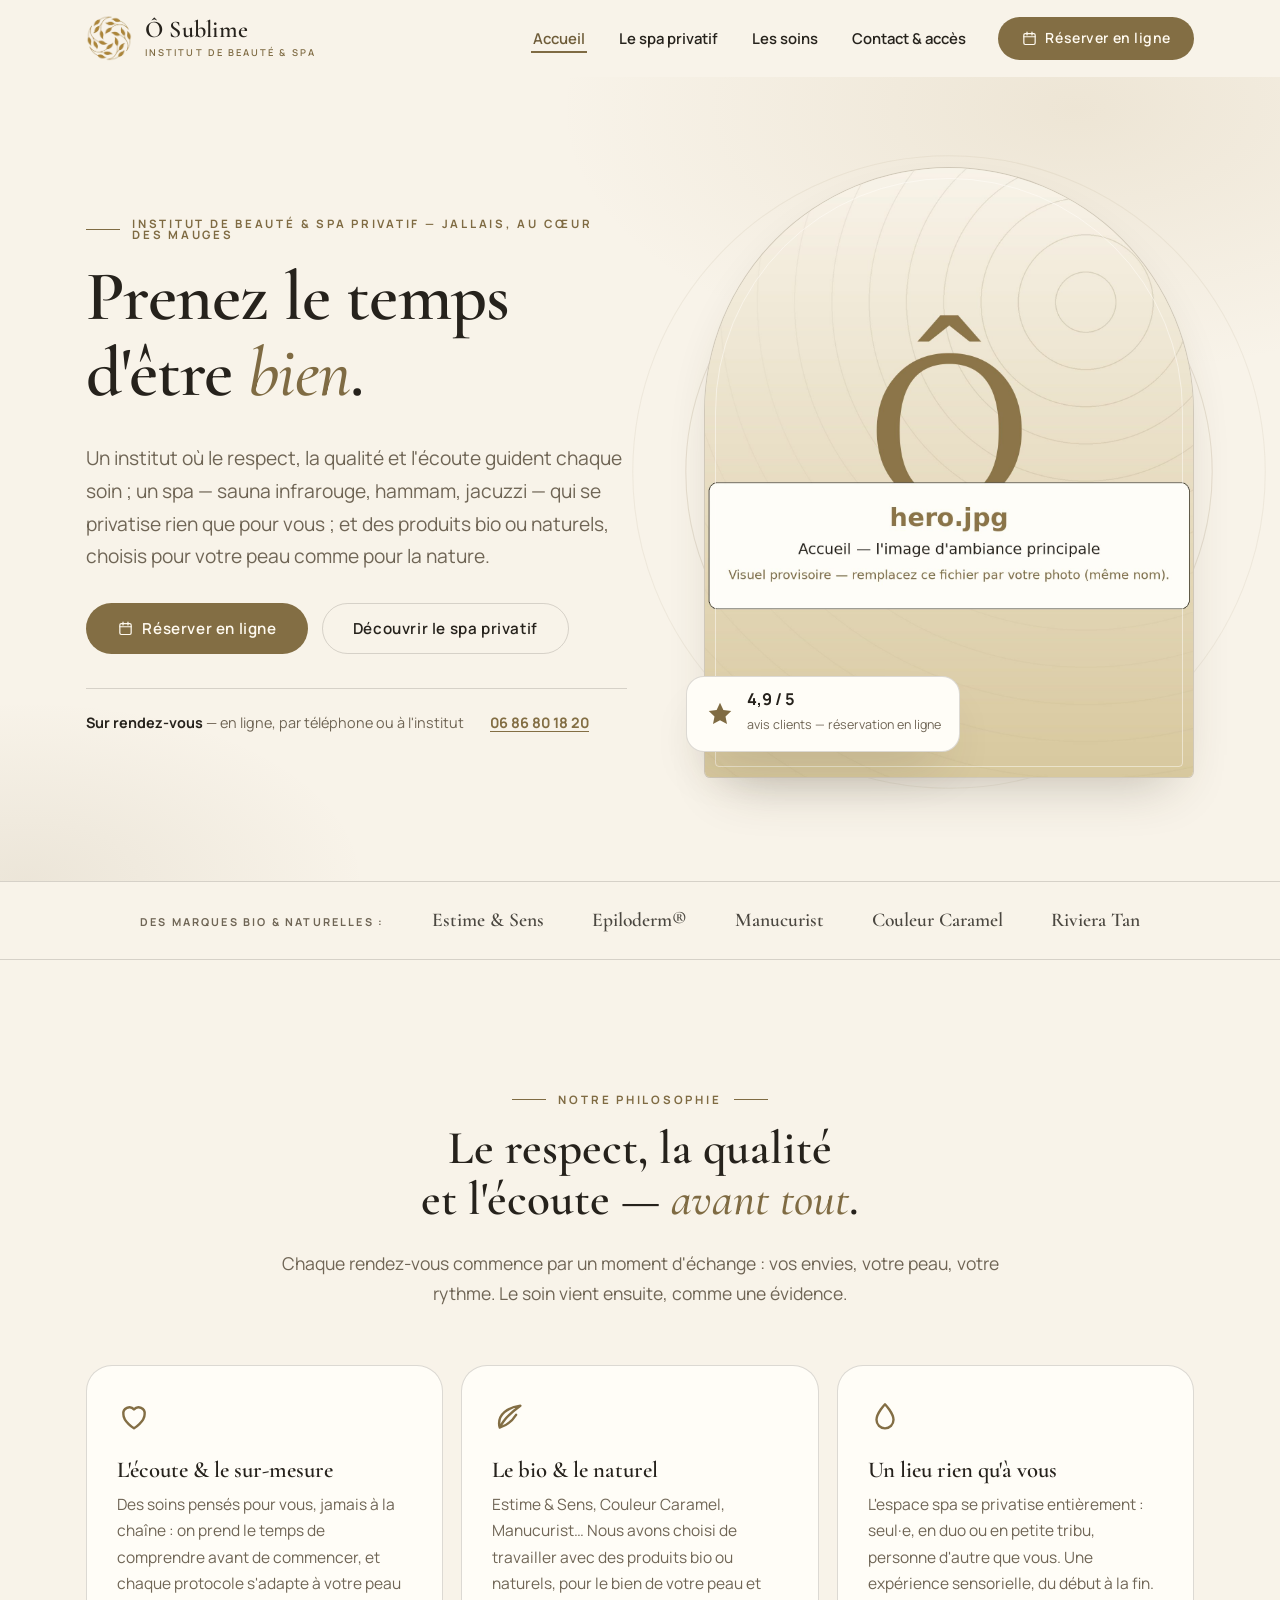
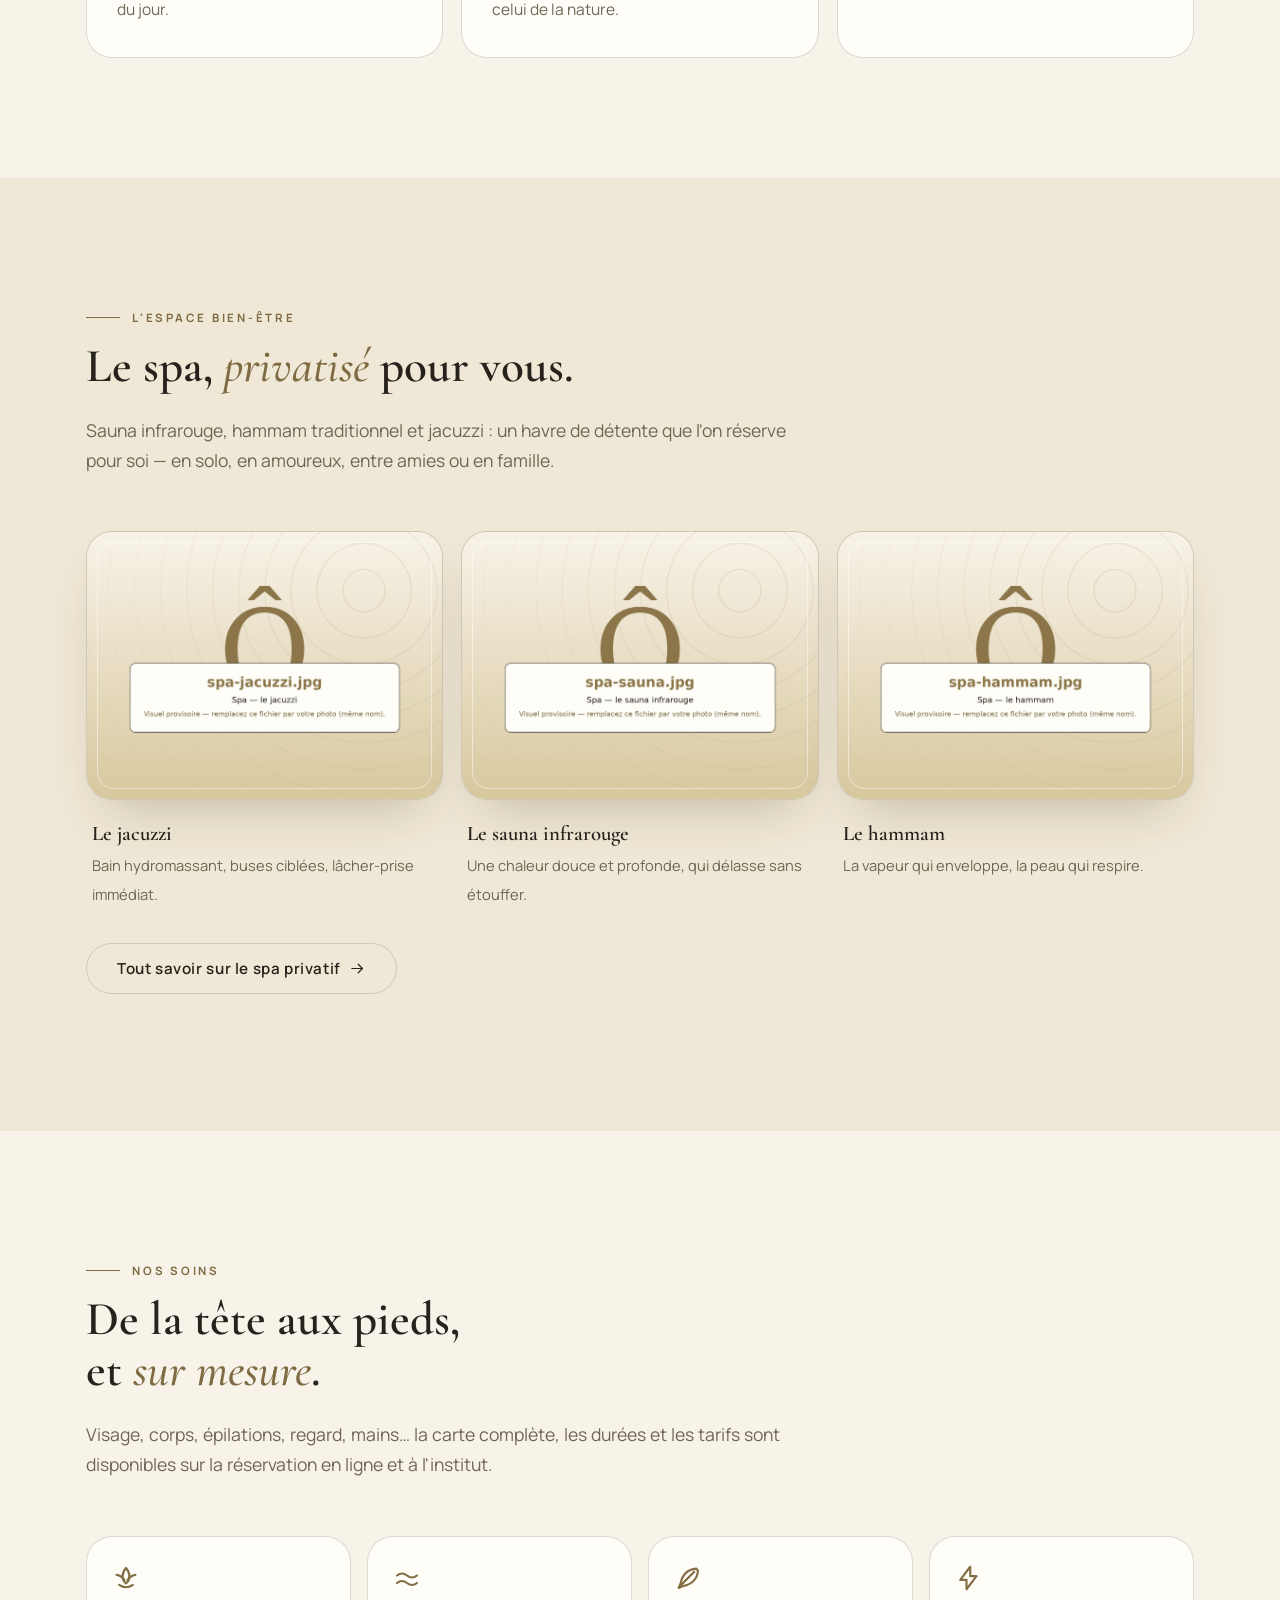
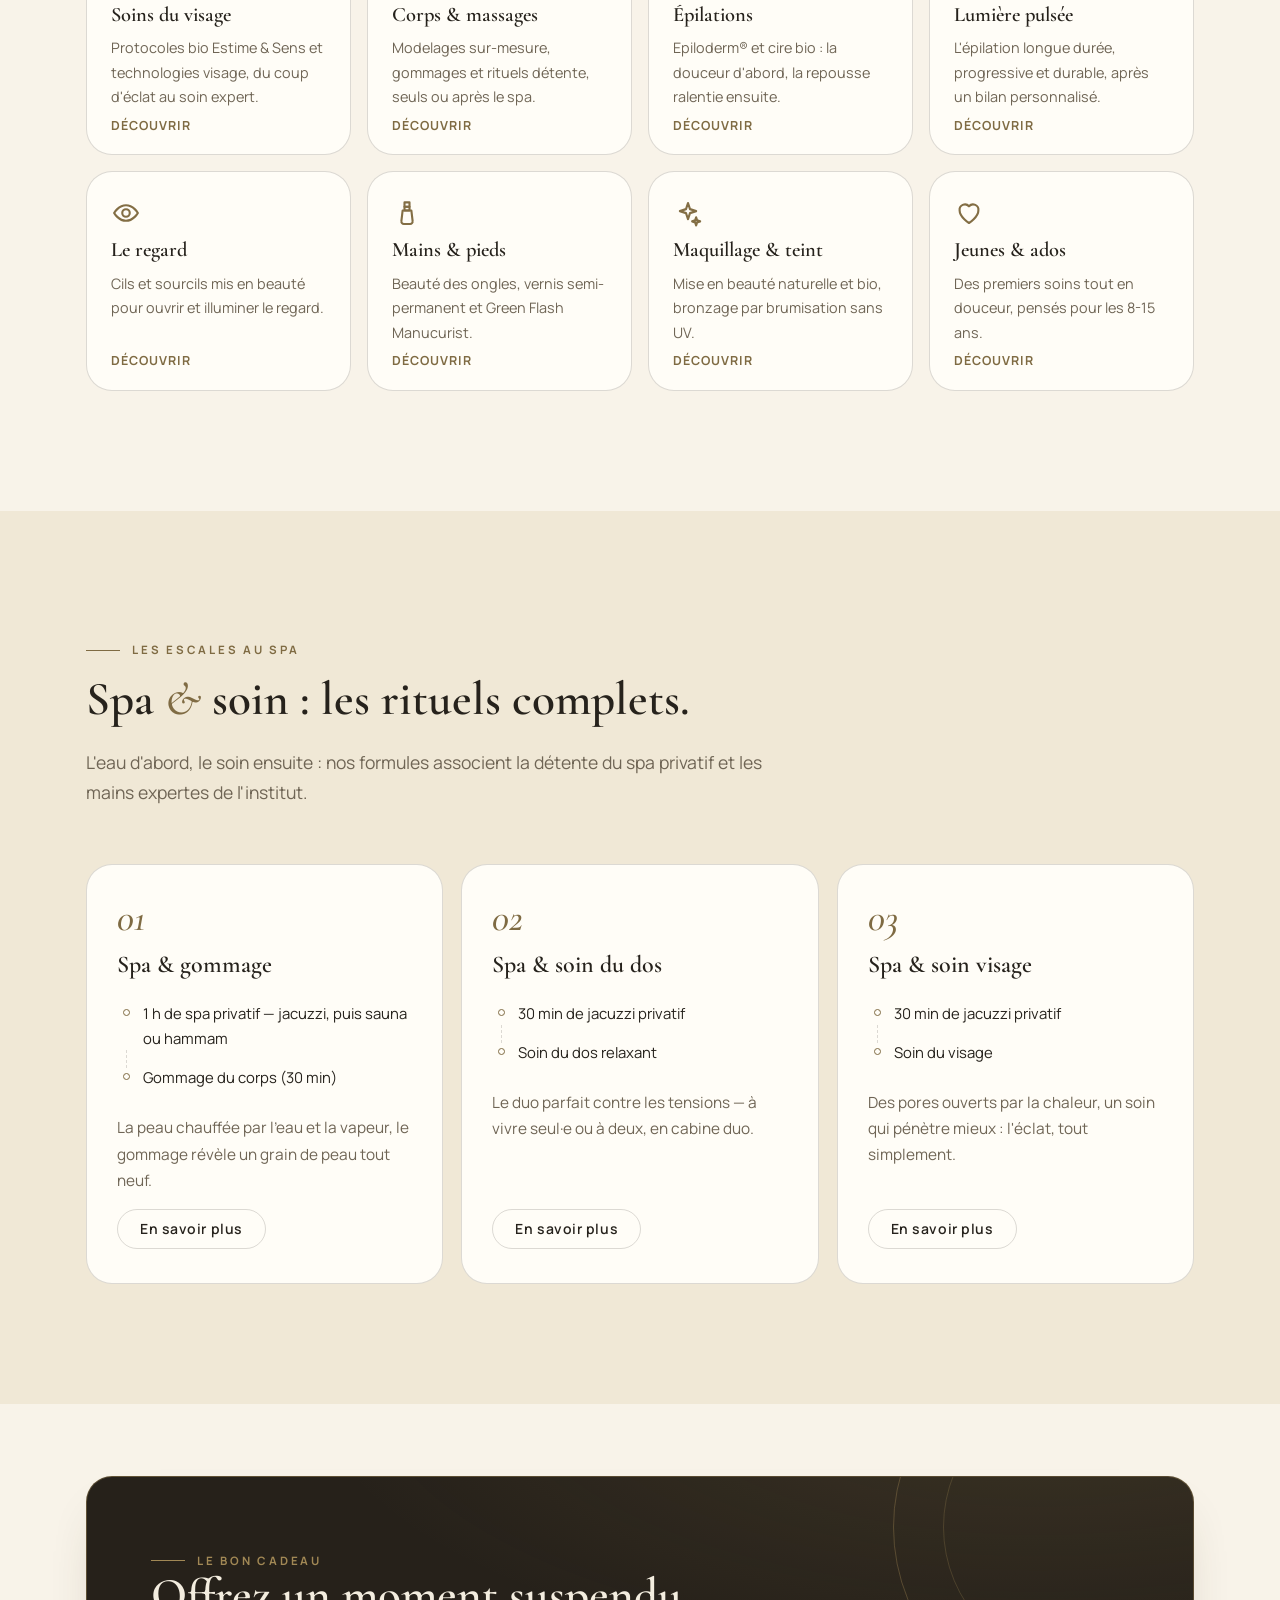
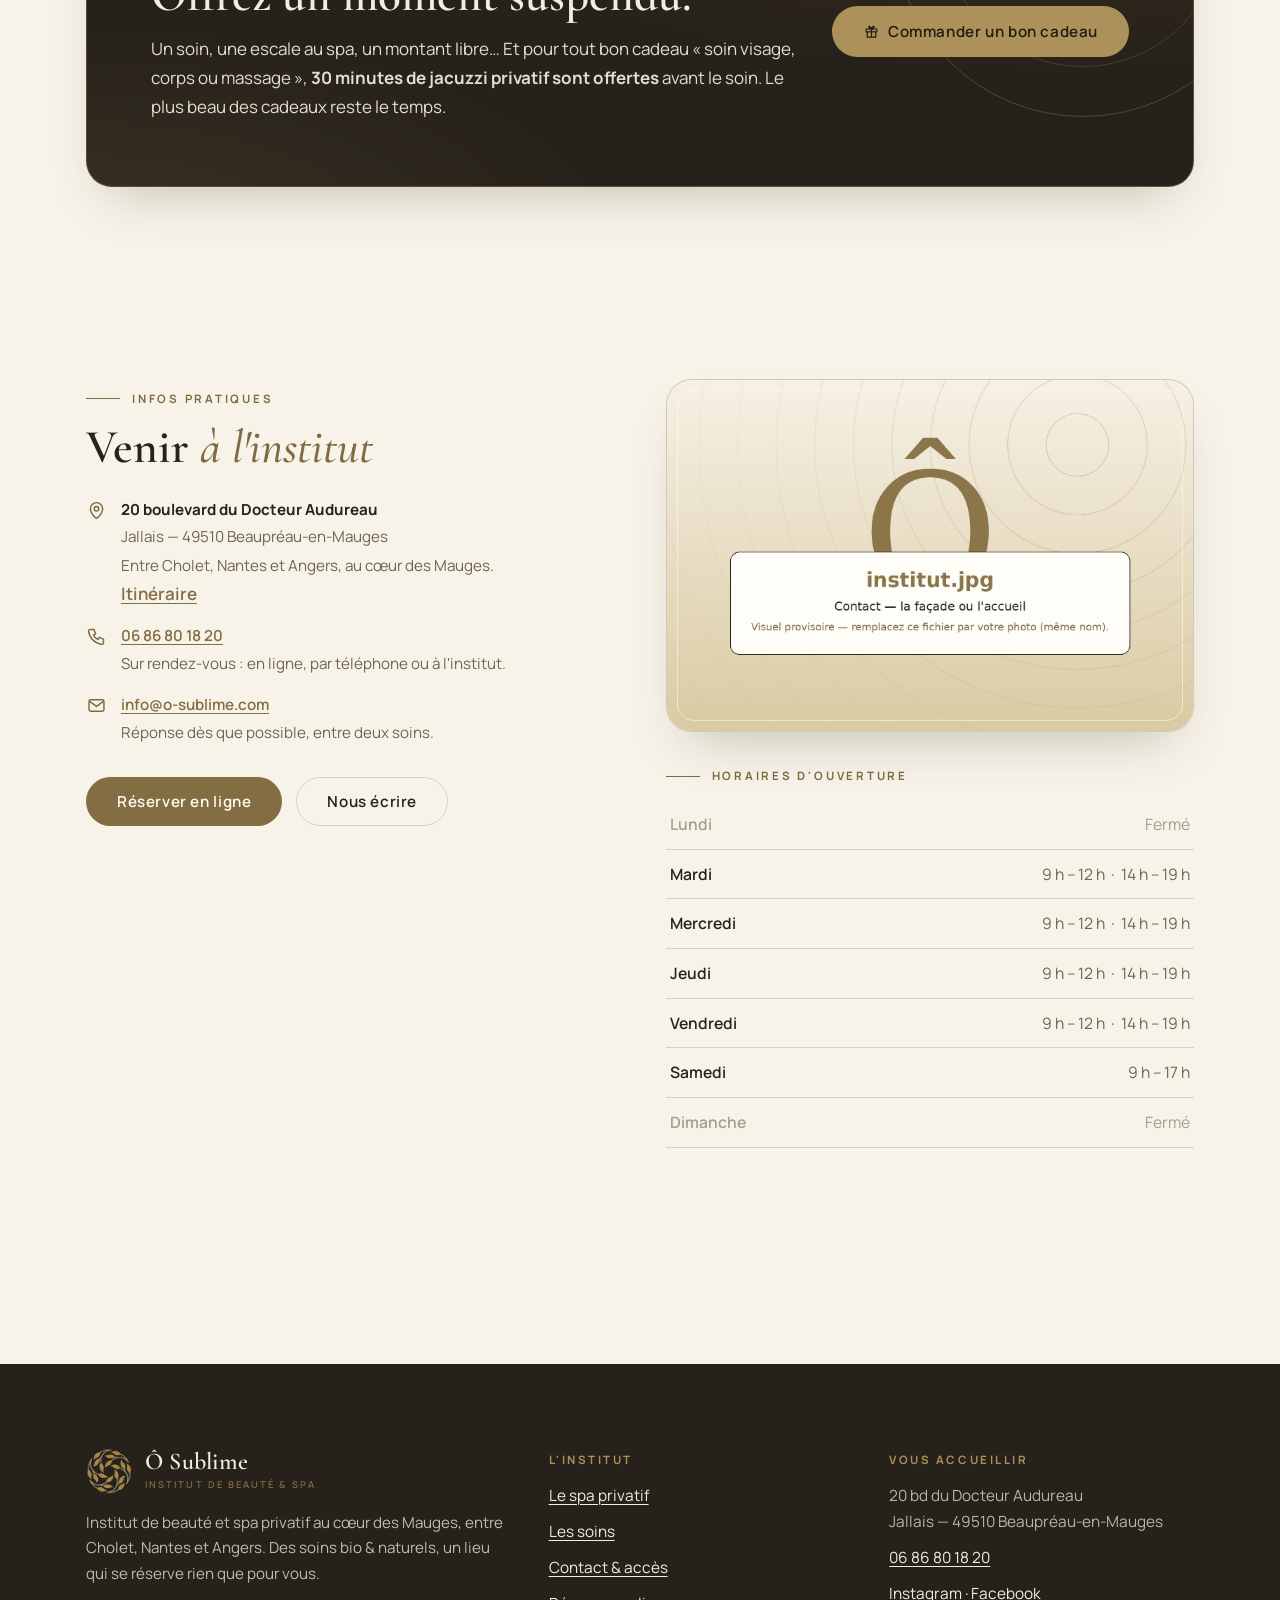
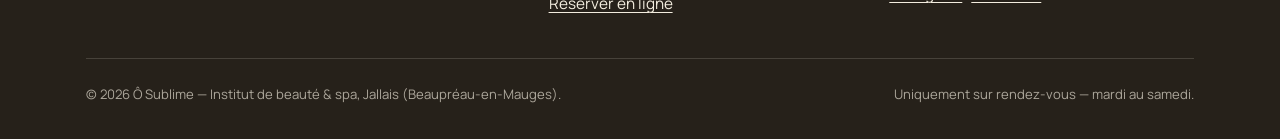
==== commit 57e2839c: "Identité recalée sur le logo : palette « noir, ivoire & or » - Couleurs extraites du logo fourni : o" ====
--- a/index.html
+++ b/index.html
@@ -5,7 +5,7 @@
   <meta name="viewport" content="width=device-width, initial-scale=1">
   <title>Ô Sublime — Institut de beauté &amp; spa privatif à Jallais (Beaupréau-en-Mauges)</title>
   <meta name="description" content="Institut de beauté et spa 100 % privatif à Jallais, entre Cholet, Nantes et Angers : sauna infrarouge, hammam, jacuzzi, soins du visage et du corps, épilations, beauté des mains — avec des produits bio et naturels.">
-  <link rel="icon" type="image/svg+xml" href="assets/img/favicon.svg">
+  <link rel="icon" type="image/png" href="assets/img/favicon.png">
   <link rel="preconnect" href="https://fonts.googleapis.com">
   <link rel="preconnect" href="https://fonts.gstatic.com" crossorigin>
   <link href="https://fonts.googleapis.com/css2?family=Cormorant+Garamond:ital,wght@0,500;0,600;1,500&family=Manrope:wght@400;500;600;700&display=swap" rel="stylesheet">
@@ -25,6 +25,7 @@
     "email": "info@o-sublime.com",
     "url": "https://www.o-sublime.com/",
     "image": "https://www.o-sublime.com/assets/img/photos/hero.jpg",
+    "logo": "https://www.o-sublime.com/assets/img/logo.png",
     "address": {
       "@type": "PostalAddress",
       "streetAddress": "20 boulevard du Docteur Audureau, Jallais",
@@ -46,13 +47,8 @@
 <header class="site-head">
   <div class="wrap site-head__row">
     <a class="brand" href="index.html" aria-label="Ô Sublime — accueil">
-      <svg class="brand__mark" viewBox="0 0 64 64" fill="none" aria-hidden="true">
-        <circle cx="32" cy="32" r="12.5" stroke="currentColor" stroke-width="2.4"/>
-        <path d="M32 9a23 23 0 0 1 0 46" stroke="currentColor" stroke-width="1.6" opacity=".45"/>
-        <path d="M32 15.5a16.5 16.5 0 0 0 0 33" stroke="currentColor" stroke-width="1.9" opacity=".7"/>
-        <circle cx="32" cy="32" r="3.2" style="fill:var(--brass)"/>
-      </svg>
-      <span class="brand__name">Ô Sublime<span class="brand__sub">Institut &amp; spa — Jallais</span></span>
+      <img class="brand__mark" src="assets/img/logo-couronne.png" width="213" height="213" alt="">
+      <span class="brand__name">Ô Sublime<span class="brand__sub">Institut de beauté &amp; spa</span></span>
     </a>
     <button class="nav-toggle" aria-expanded="false" aria-controls="menu" aria-label="Ouvrir le menu">
       <svg class="icon-burger" viewBox="0 0 24 24" fill="none" stroke="currentColor" stroke-width="1.8" stroke-linecap="round" aria-hidden="true"><path d="M4 7h16M4 12h16M4 17h16"/></svg>
@@ -370,13 +366,8 @@
     <div class="foot-grid">
       <div class="foot-brand">
         <a class="brand" href="index.html" aria-label="Ô Sublime — accueil">
-          <svg class="brand__mark" viewBox="0 0 64 64" fill="none" aria-hidden="true">
-            <circle cx="32" cy="32" r="12.5" stroke="currentColor" stroke-width="2.4"/>
-            <path d="M32 9a23 23 0 0 1 0 46" stroke="currentColor" stroke-width="1.6" opacity=".45"/>
-            <path d="M32 15.5a16.5 16.5 0 0 0 0 33" stroke="currentColor" stroke-width="1.9" opacity=".7"/>
-            <circle cx="32" cy="32" r="3.2" fill="currentColor"/>
-          </svg>
-          <span class="brand__name">Ô Sublime<span class="brand__sub">Institut &amp; spa — Jallais</span></span>
+          <img class="brand__mark" src="assets/img/logo-couronne.png" width="213" height="213" alt="">
+          <span class="brand__name">Ô Sublime<span class="brand__sub">Institut de beauté &amp; spa</span></span>
         </a>
         <p>Institut de beauté et spa privatif au cœur des Mauges, entre Cholet, Nantes et Angers.
         Des soins bio &amp; naturels, un lieu qui se réserve rien que pour vous.</p>
--- a/assets/css/style.css
+++ b/assets/css/style.css
@@ -1,25 +1,29 @@
 /* ==========================================================================
    Ô SUBLIME — institut de beauté & spa privatif, Jallais (Beaupréau-en-Mauges)
-   Design « Lin & eau profonde » : spa lumineux, minéral, chaleureux.
+   Design « Noir, ivoire & or » : chic & cocooning, calé sur le logo —
+   la couronne de feuilles d'or (#AC915A), le noir du wordmark, l'ivoire.
    --------------------------------------------------------------------------
    Toute la palette se règle ici. Le site suit le réglage clair/sombre de
    l'appareil (prefers-color-scheme) ; le mode clair est la référence.
    ========================================================================== */
 
 :root {
-  /* — Palette (mode clair) — */
-  --paper: #F6F1E8;        /* fond : lin chaud                  */
-  --paper-2: #EEE6D7;      /* sections alternées                */
-  --card: #FDFBF5;         /* cartes, panneaux                  */
-  --ink: #24333A;          /* texte : bleu-noir d'eau profonde  */
-  --soft: #52646B;         /* texte secondaire                  */
-  --accent: #2F6169;       /* eau profonde : boutons, liens     */
-  --accent-2: #24505A;     /* survol                            */
-  --on-accent: #F8F5EE;    /* texte posé sur l'accent           */
-  --brass: #A07A3E;        /* laiton : kickers, numéros, filets */
-  --line: rgba(36, 51, 58, .16);
-  --halo: rgba(47, 97, 105, .10);
-  --shadow: 0 18px 40px -18px rgba(36, 51, 58, .28);
+  /* — Palette (mode clair), extraite du logo — */
+  --paper: #F8F3E9;        /* fond : ivoire                          */
+  --paper-2: #F0E8D6;      /* sections alternées : or voilé          */
+  --card: #FFFDF7;         /* cartes, panneaux : blanc chaud         */
+  --ink: #26221C;          /* texte : le noir du wordmark            */
+  --soft: #6F6555;         /* texte secondaire : gris-or             */
+  --accent: #836E44;       /* bronze du logo : boutons, liens        */
+  --accent-2: #6E5C39;     /* survol                                 */
+  --on-accent: #FFFAF0;    /* texte posé sur l'accent                */
+  --brass: #7F6B43;        /* or foncé lisible : kickers, numéros    */
+  --cocoon: #26211A;       /* l'écrin : bandeaux chic, pied de page  */
+  --cocoon-ink: #F3EDDF;
+  --gold: #AC915A;         /* l'or exact de la couronne (fond sombre)*/
+  --line: rgba(38, 34, 28, .16);
+  --halo: rgba(172, 145, 90, .14);
+  --shadow: 0 26px 54px -24px rgba(64, 54, 34, .30);
 
   /* — Typographies — */
   --serif: "Cormorant Garamond", "Georgia", serif;
@@ -27,8 +31,8 @@
 
   /* — Rythme — */
   --wrap: 1180px;
-  --r-lg: 22px;
-  --r-md: 16px;
+  --r-lg: 26px;
+  --r-md: 18px;
   --r-pill: 999px;
 
   color-scheme: light;
@@ -36,18 +40,21 @@
 
 @media (prefers-color-scheme: dark) {
   :root {
-    --paper: #101B1E;
-    --paper-2: #0C1518;
-    --card: #17262A;
-    --ink: #EDE6D8;
-    --soft: #9FB0B0;
-    --accent: #8FC2C6;
-    --accent-2: #A9D2D5;
-    --on-accent: #0E1B1E;
-    --brass: #CFA968;
-    --line: rgba(237, 230, 216, .15);
-    --halo: rgba(143, 194, 198, .10);
-    --shadow: 0 18px 40px -18px rgba(0, 0, 0, .55);
+    --paper: #1C1813;
+    --paper-2: #15120D;
+    --card: #282318;
+    --ink: #F1EADA;
+    --soft: #B3A88C;
+    --accent: #C8AC6D;
+    --accent-2: #D7BC7E;
+    --on-accent: #241D10;
+    --brass: #C8AC6D;
+    --cocoon: #26211A;
+    --cocoon-ink: #F3EDDF;
+    --gold: #C8AC6D;
+    --line: rgba(241, 234, 218, .15);
+    --halo: rgba(200, 172, 109, .12);
+    --shadow: 0 26px 54px -24px rgba(0, 0, 0, .55);
     color-scheme: dark;
   }
 }
@@ -66,12 +73,13 @@
   color: var(--ink);
   font-family: var(--sans);
   font-size: 1.0625rem;
-  line-height: 1.65;
+  line-height: 1.7;
   -webkit-font-smoothing: antialiased;
   text-rendering: optimizeLegibility;
 }
 
 img { max-width: 100%; display: block; }
+figure { margin: 0; }
 
 h1, h2, h3, h4 {
   font-family: var(--serif);
@@ -120,8 +128,8 @@
 .btn {
   display: inline-flex; align-items: center; gap: .55em;
   font: 600 .95rem/1 var(--sans);
-  letter-spacing: .02em;
-  padding: 15px 26px;
+  letter-spacing: .04em;
+  padding: 16px 30px;
   border-radius: var(--r-pill);
   border: 1px solid transparent;
   background: var(--accent); color: var(--on-accent);
@@ -129,7 +137,10 @@
   transition: background .18s ease, transform .18s ease, border-color .18s ease, color .18s ease;
   cursor: pointer;
 }
-.btn:hover { background: var(--accent-2); color: var(--on-accent); transform: translateY(-1px); }
+.btn:hover {
+  background: var(--accent-2); color: var(--on-accent); transform: translateY(-1px);
+  box-shadow: 0 14px 28px -14px color-mix(in srgb, var(--accent) 60%, transparent);
+}
 .btn svg { width: 17px; height: 17px; flex: none; }
 
 .btn--ghost {
@@ -143,7 +154,7 @@
 }
 .btn--light:hover { background: #fff; color: var(--accent-2); }
 
-.btn--sm { padding: 11px 20px; font-size: .875rem; }
+.btn--sm { padding: 12px 22px; font-size: .875rem; }
 
 /* ==========================================================================
    En-tête
@@ -159,7 +170,7 @@
 }
 .site-head.is-scrolled {
   border-bottom-color: var(--line);
-  box-shadow: 0 10px 30px -22px rgba(36, 51, 58, .45);
+  box-shadow: 0 10px 30px -22px rgba(74, 56, 50, .42);
 }
 
 .site-head__row {
@@ -172,7 +183,7 @@
   text-decoration: none; color: var(--ink);
   margin-right: auto;
 }
-.brand__mark { width: 44px; height: 44px; flex: none; color: var(--accent); }
+.brand__mark { width: 46px; height: 46px; flex: none; color: var(--accent); object-fit: contain; }
 .brand__name {
   font-family: var(--serif); font-size: 1.5rem; font-weight: 600;
   line-height: 1; letter-spacing: .01em; white-space: nowrap;
@@ -181,7 +192,7 @@
   display: block;
   font: 600 .59rem/1.2 var(--sans);
   letter-spacing: .22em; text-transform: uppercase;
-  color: var(--soft); margin-top: 5px;
+  color: var(--brass); margin-top: 5px;
 }
 
 .site-nav { display: flex; align-items: center; gap: clamp(14px, 2.4vw, 30px); }
@@ -232,7 +243,7 @@
    Sections — rythme, entêtes
    ========================================================================== */
 
-.section { padding-block: clamp(64px, 9vw, 110px); }
+.section { padding-block: clamp(70px, 9.5vw, 120px); }
 .section--tint { background: var(--paper-2); }
 .section--tight { padding-block: clamp(44px, 6vw, 72px); }
 
@@ -268,8 +279,19 @@
   background: var(--paper-2);
   box-shadow: var(--shadow);
 }
-.photo img { width: 100%; height: 100%; object-fit: cover; }
+.photo img { width: 100%; height: auto; object-fit: cover; }
+.photo::after {
+  /* liseré intérieur façon galerie */
+  content: ""; position: absolute; inset: 10px;
+  border: 1px solid rgba(255, 253, 249, .5);
+  border-radius: calc(var(--r-lg) - 9px);
+  pointer-events: none;
+}
 .photo--arch { border-radius: var(--r-pill) var(--r-pill) var(--r-lg) var(--r-lg); }
+.photo--arch::after {
+  border-radius: calc(var(--r-pill) - 10px) calc(var(--r-pill) - 10px)
+                 calc(var(--r-lg) - 9px) calc(var(--r-lg) - 9px);
+}
 .photo--43 img { aspect-ratio: 4 / 3; }
 .photo--32 img { aspect-ratio: 3 / 2; }
 .photo--45 img { aspect-ratio: 4 / 5; }
@@ -278,7 +300,13 @@
    Héros (accueil)
    ========================================================================== */
 
-.hero { position: relative; overflow: hidden; padding-block: clamp(48px, 7vw, 96px) clamp(64px, 8vw, 110px); }
+.hero {
+  position: relative; overflow: hidden;
+  padding-block: clamp(48px, 7vw, 96px) clamp(64px, 8vw, 110px);
+  background:
+    radial-gradient(56% 46% at 84% 4%, var(--halo), transparent 72%),
+    radial-gradient(38% 32% at 2% 100%, color-mix(in srgb, var(--brass) 10%, transparent), transparent 70%);
+}
 
 .hero__grid {
   display: grid; align-items: center;
@@ -365,7 +393,7 @@
   background: var(--card);
   border: 1px solid var(--line);
   border-radius: var(--r-lg);
-  padding: 30px 28px;
+  padding: 34px 30px;
 }
 .pillar svg { width: 34px; height: 34px; color: var(--accent); margin-bottom: 16px; }
 .pillar h3 { font-size: 1.42rem; margin-bottom: .35em; }
@@ -434,7 +462,7 @@
   background: var(--card);
   border: 1px solid var(--line);
   border-radius: var(--r-lg);
-  padding: 30px 28px;
+  padding: 34px 30px;
   display: flex; flex-direction: column;
 }
 .escale__num {
@@ -468,28 +496,40 @@
    ========================================================================== */
 
 .band {
-  background: var(--accent); color: var(--on-accent);
+  /* l'écrin : brun cachemire, lueur d'or, liseré doré */
+  background:
+    radial-gradient(120% 170% at 86% -30%, color-mix(in srgb, var(--gold) 16%, transparent), transparent 55%),
+    radial-gradient(80% 120% at 0% 120%, color-mix(in srgb, var(--accent) 22%, transparent), transparent 60%),
+    var(--cocoon);
+  color: var(--cocoon-ink);
+  border: 1px solid color-mix(in srgb, var(--gold) 38%, transparent);
   border-radius: var(--r-lg);
-  padding: clamp(34px, 5vw, 56px);
+  padding: clamp(38px, 5.5vw, 64px);
   position: relative; overflow: hidden;
   display: grid; grid-template-columns: minmax(0, 1.5fr) auto;
   gap: 26px; align-items: center;
+  box-shadow: var(--shadow);
 }
 .band::before {
   content: ""; position: absolute; right: -80px; top: -140px;
   width: 380px; height: 380px; border-radius: 50%;
-  border: 1px solid color-mix(in srgb, var(--on-accent) 30%, transparent);
+  border: 1px solid color-mix(in srgb, var(--gold) 34%, transparent);
 }
 .band::after {
   content: ""; position: absolute; right: -30px; top: -90px;
   width: 280px; height: 280px; border-radius: 50%;
-  border: 1px solid color-mix(in srgb, var(--on-accent) 22%, transparent);
+  border: 1px solid color-mix(in srgb, var(--gold) 24%, transparent);
 }
 .band h2 { color: inherit; margin-bottom: .3em; }
-.band p { margin: 0; opacity: .88; max-width: 44em; }
-.band .kicker { color: inherit; opacity: .85; }
+.band p { margin: 0; opacity: .92; max-width: 44em; }
+.band .kicker { color: var(--gold); }
 .band .kicker::before { background: currentColor; }
 .band__cta { position: relative; z-index: 1; }
+.band .btn--light { background: var(--gold); color: #241D10; }
+.band .btn--light:hover {
+  background: #C4A96C; color: #241D10;
+  box-shadow: 0 14px 28px -14px rgba(172, 145, 90, .55);
+}
 
 @media (max-width: 880px) { .band { grid-template-columns: 1fr; } }
 
@@ -523,8 +563,8 @@
    ========================================================================== */
 
 .site-foot {
-  background: #16252B;
-  color: #D8DDD3;
+  background: var(--cocoon);
+  color: var(--cocoon-ink);
   padding: clamp(52px, 7vw, 84px) 0 34px;
   margin-top: clamp(56px, 8vw, 96px);
 }
@@ -539,16 +579,16 @@
   display: grid; gap: 36px;
   grid-template-columns: minmax(0, 1.4fr) repeat(2, minmax(0, 1fr));
   padding-bottom: 40px;
-  border-bottom: 1px solid rgba(216, 221, 211, .18);
-}
-.foot-brand .brand__mark { color: #CFA968; }
+  border-bottom: 1px solid rgba(243, 233, 223, .16);
+}
+.foot-brand .brand__mark { color: var(--gold); }
 .foot-brand .brand { color: inherit; margin-bottom: 16px; }
 .foot-brand p { color: inherit; opacity: .75; font-size: .95rem; max-width: 34em; }
 
 .site-foot h4 {
   font: 700 .72rem/1 var(--sans);
   letter-spacing: .22em; text-transform: uppercase;
-  color: #CFA968; margin: 6px 0 18px;
+  color: var(--gold); margin: 6px 0 18px;
 }
 .site-foot ul { margin: 0; padding: 0; list-style: none; display: grid; gap: 10px; font-size: .96rem; }
 .site-foot ul span { opacity: .72; }
@@ -570,6 +610,9 @@
 .page-hero {
   padding-block: clamp(44px, 6vw, 80px) clamp(36px, 5vw, 64px);
   position: relative; overflow: hidden;
+  background:
+    radial-gradient(52% 60% at 88% 0%, var(--halo), transparent 72%),
+    radial-gradient(34% 40% at 0% 100%, color-mix(in srgb, var(--brass) 9%, transparent), transparent 70%);
 }
 .page-hero .lead { color: var(--soft); max-width: 40em; font-size: 1.12rem; }
 .page-hero__deco {
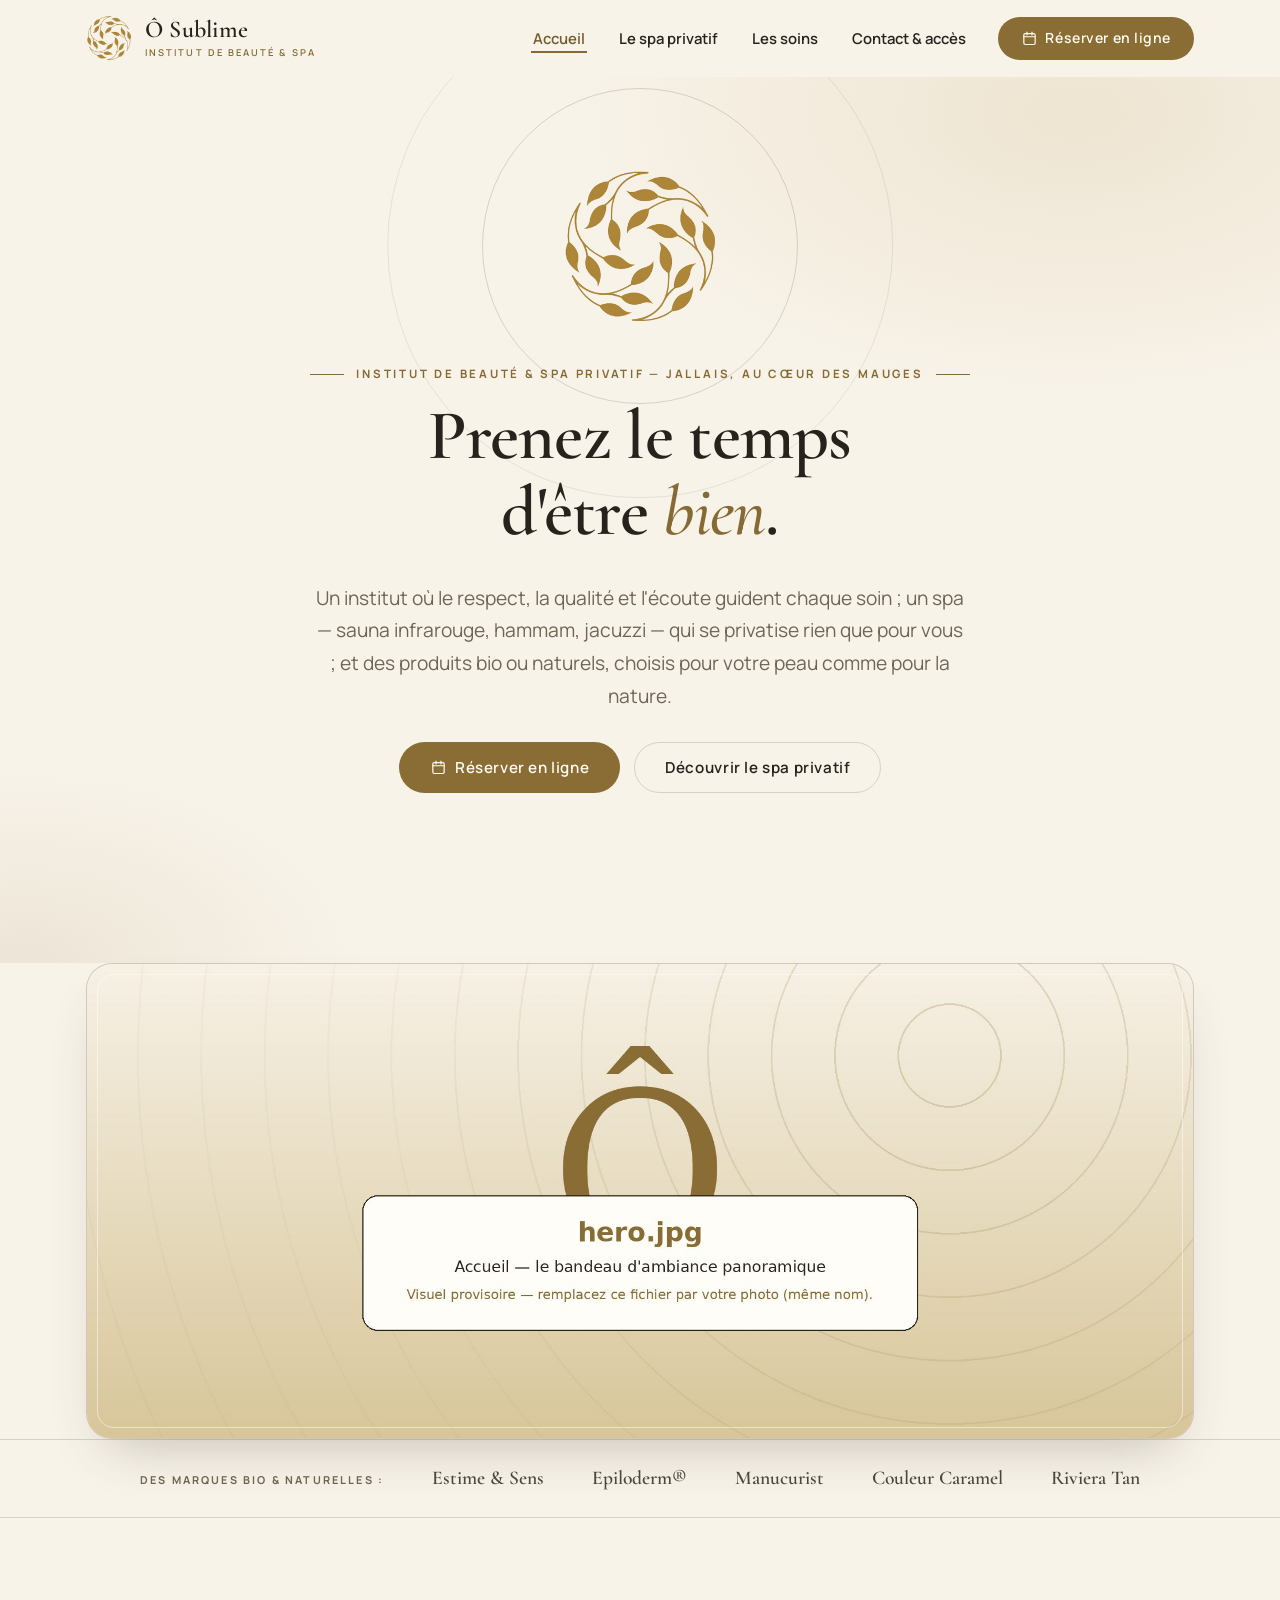
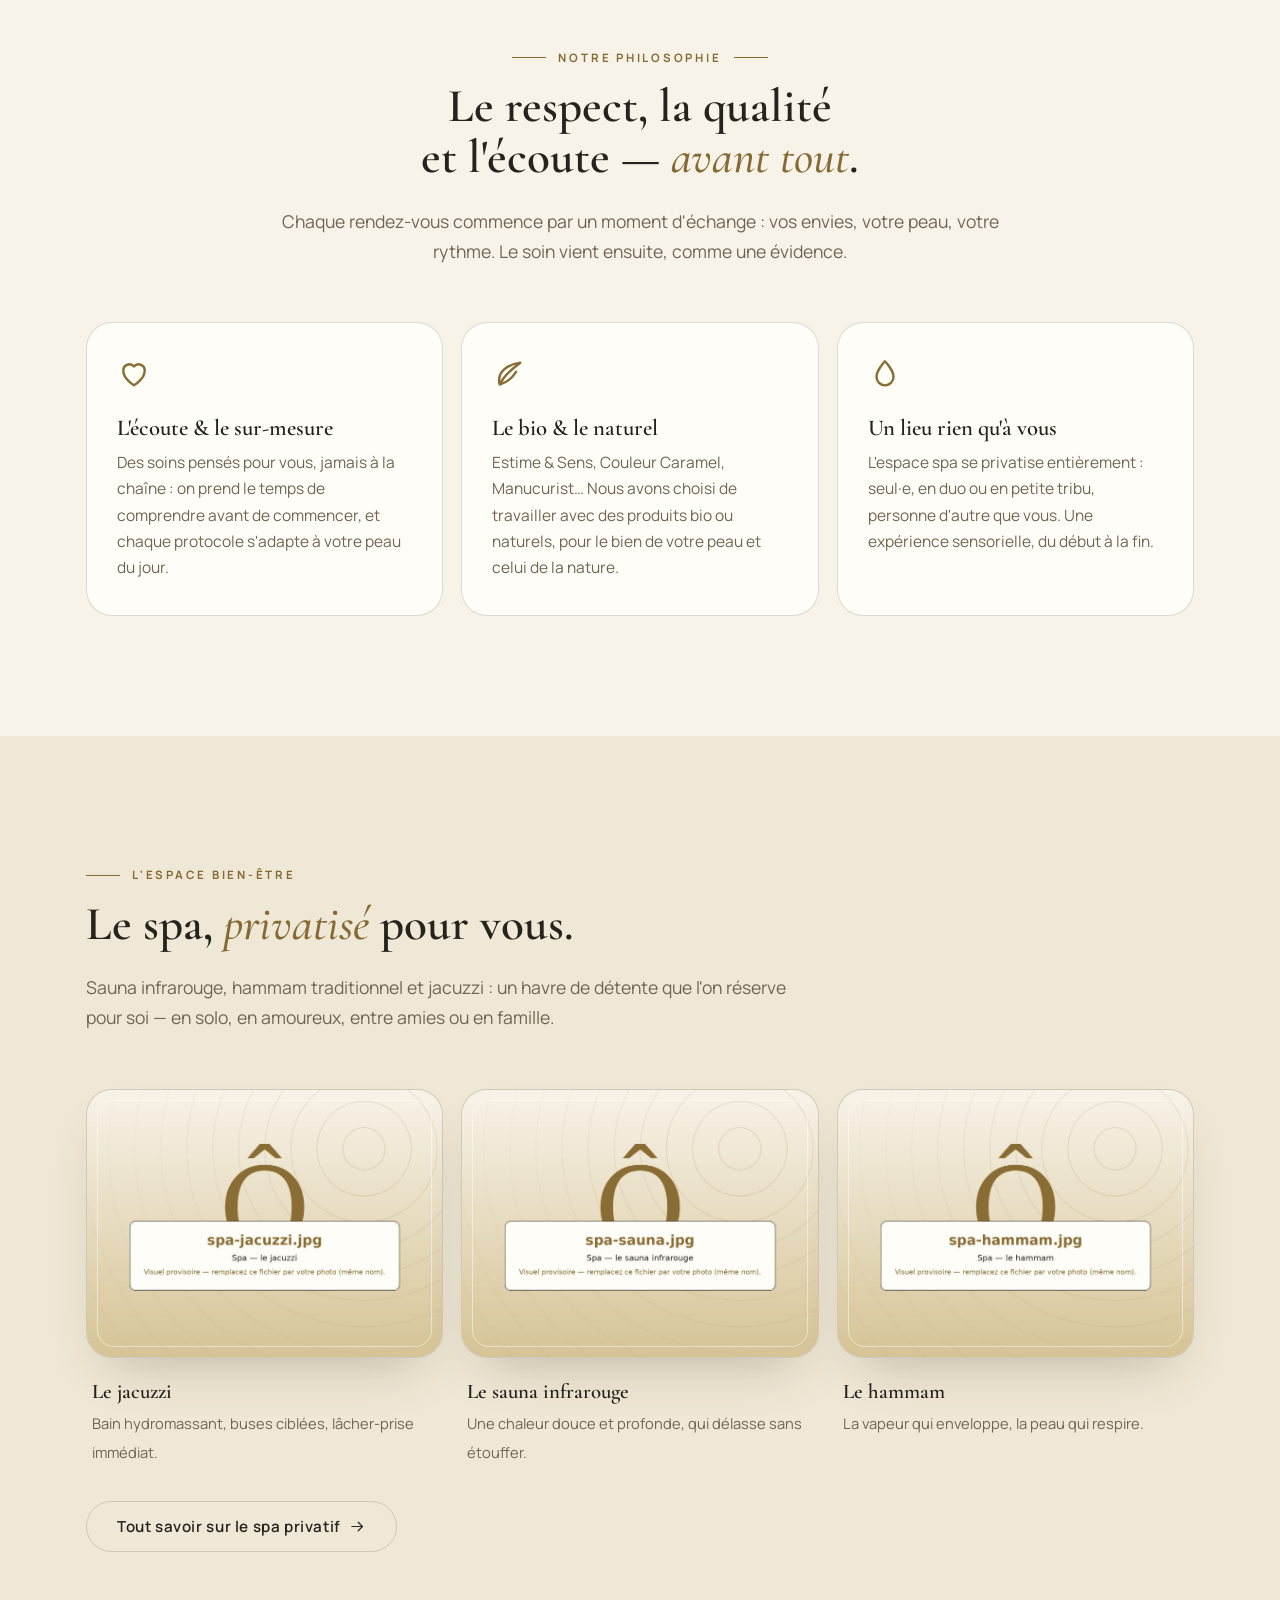
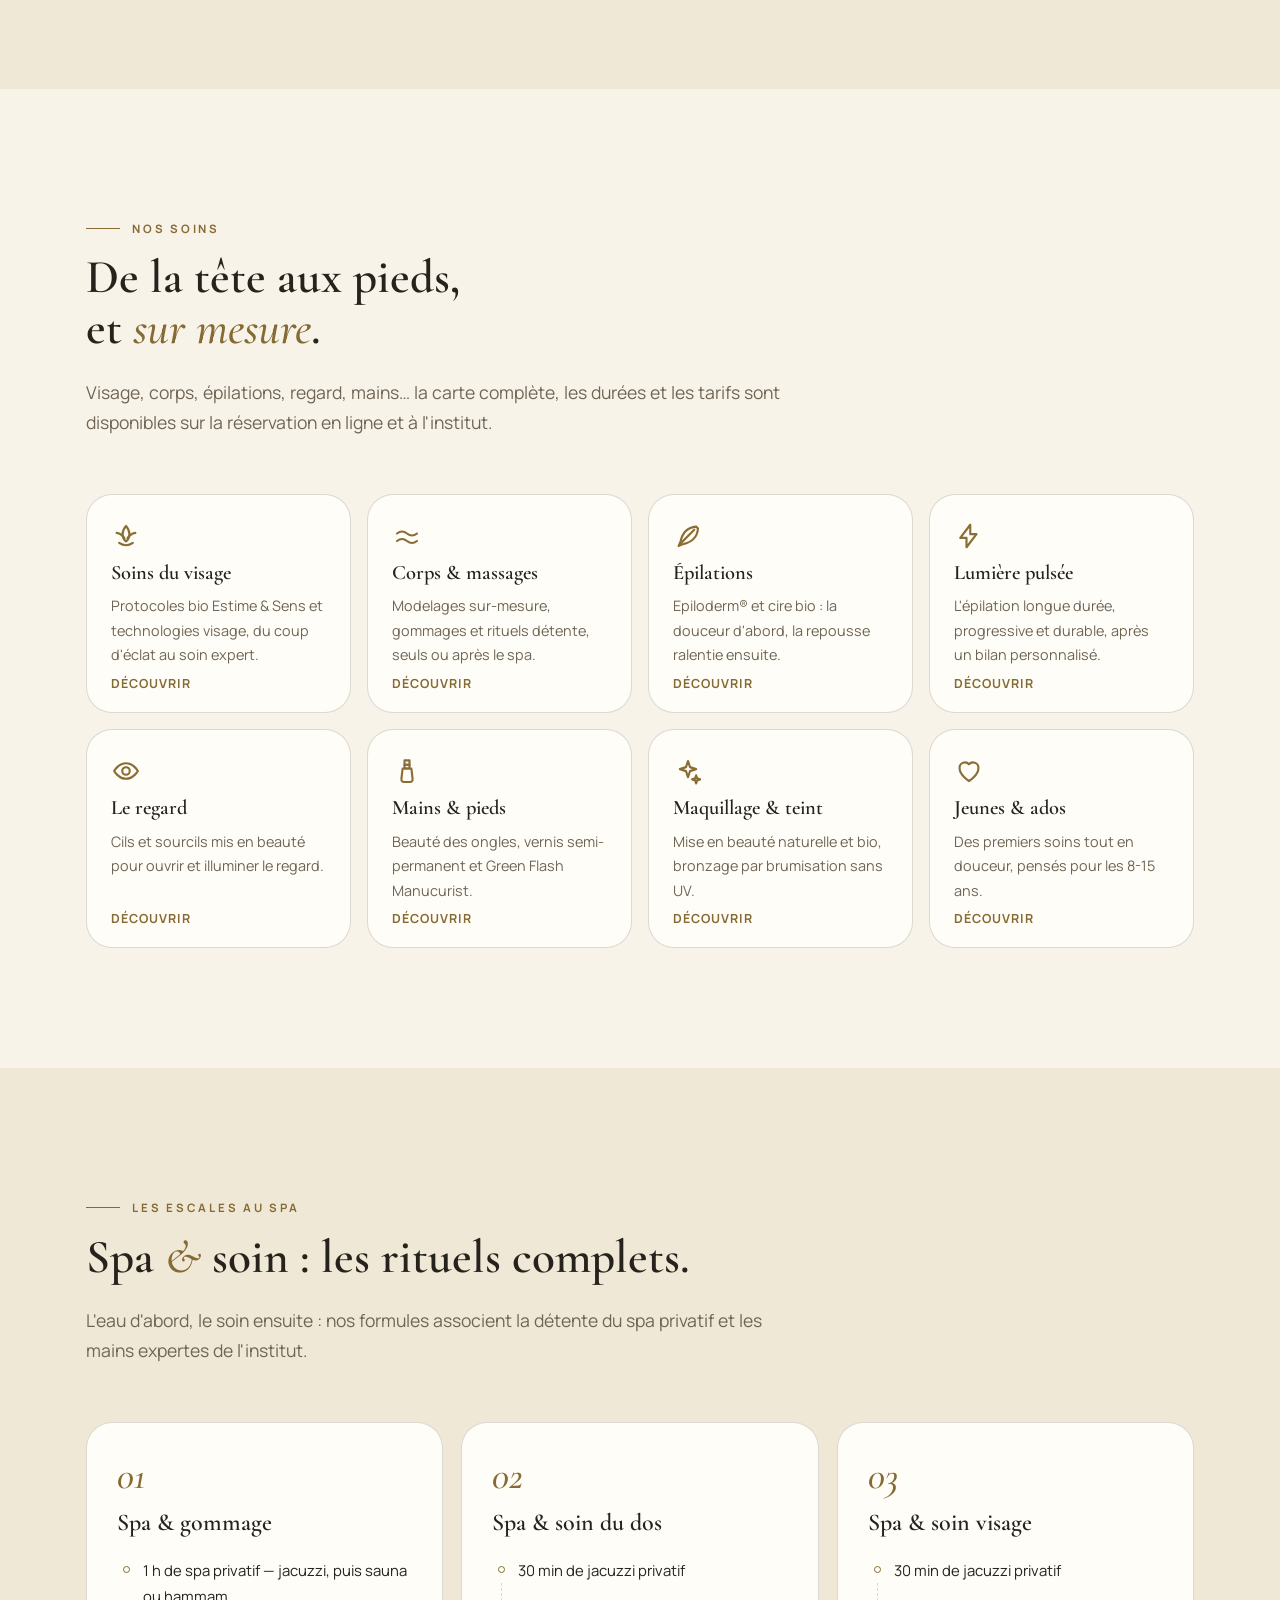
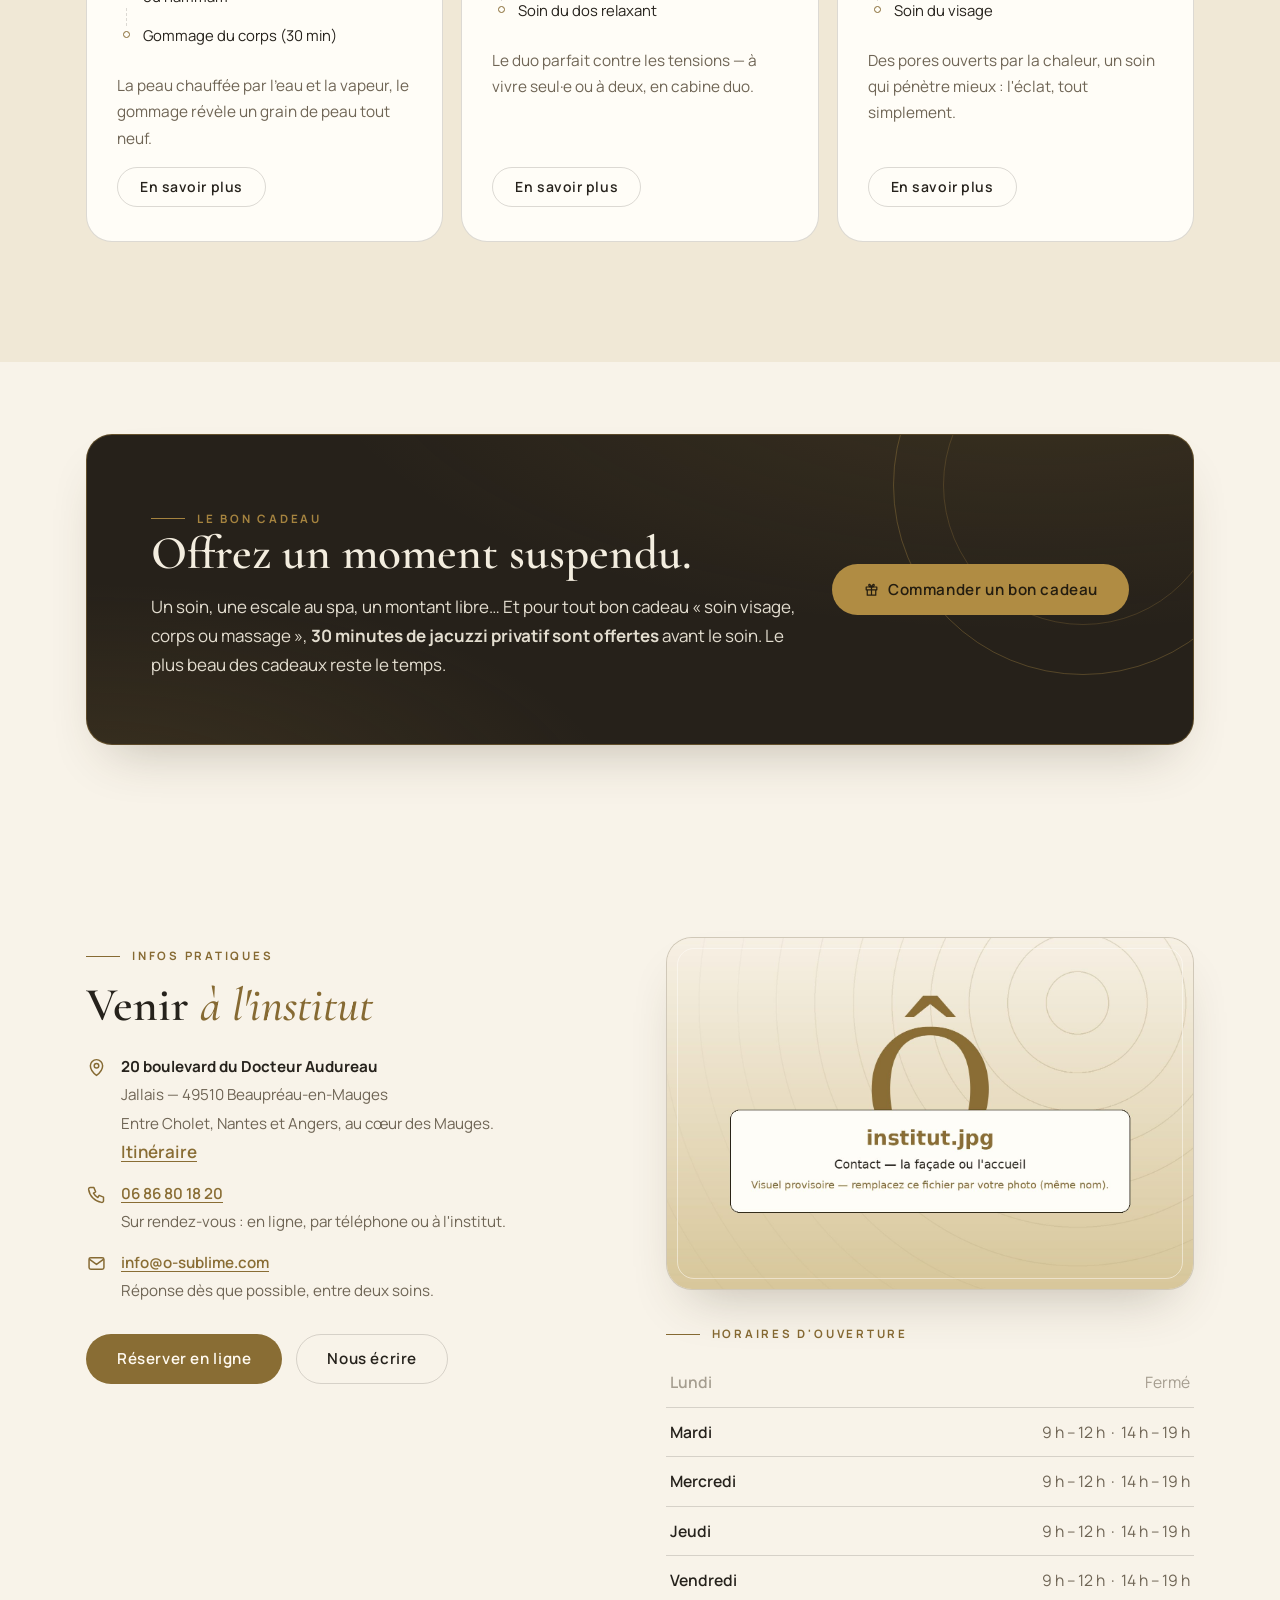
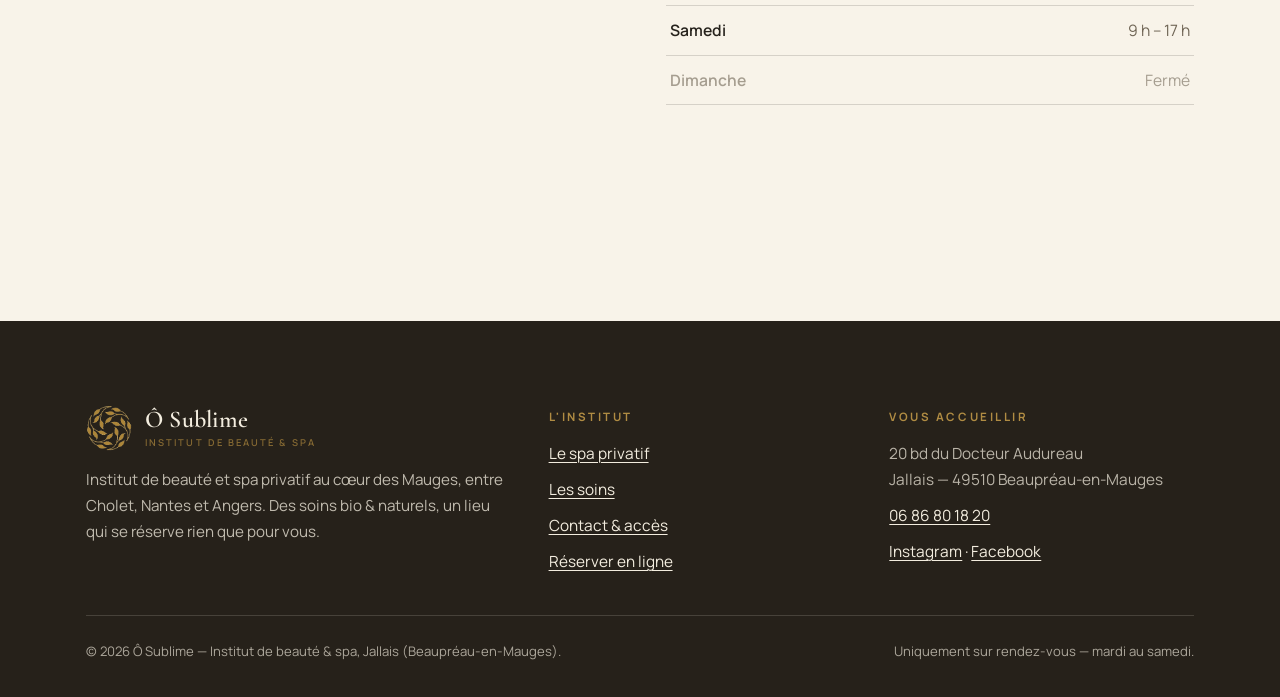
==== commit 1883d0e1: "Héros signature centré sur la couronne du logo - La couronne d'or trône au centre du premier écran, " ====
--- a/index.html
+++ b/index.html
@@ -70,43 +70,40 @@
 <main id="contenu">
 
   <!-- ========================= HÉROS ========================= -->
-  <section class="hero">
-    <div class="wrap hero__grid">
-      <div>
-        <p class="kicker">Institut de beauté &amp; spa privatif — Jallais, au cœur des Mauges</p>
-        <h1>Prenez le temps<br>d'être <span class="gold-i">bien</span>.</h1>
-        <p class="lead">Un institut où le respect, la qualité et l'écoute guident chaque soin ;
-        un spa — sauna infrarouge, hammam, jacuzzi — qui se privatise rien que pour vous ;
-        et des produits bio ou naturels, choisis pour votre peau comme pour la nature.</p>
-        <div class="hero__cta">
-          <a class="btn" href="https://www.kalendes.com/platform/booking/osublime" target="_blank" rel="noopener">
-            <svg viewBox="0 0 24 24" fill="none" stroke="currentColor" stroke-width="1.7" stroke-linecap="round" stroke-linejoin="round" aria-hidden="true"><rect x="4" y="5" width="16" height="15.5" rx="2"/><path d="M4 9.5h16M8.5 3v4M15.5 3v4"/></svg>
-            Réserver en ligne
-          </a>
-          <a class="btn btn--ghost" href="spa.html">Découvrir le spa privatif</a>
-        </div>
-        <div class="hero__meta">
-          <span><strong>Sur rendez-vous</strong> — en ligne, par téléphone ou à l'institut</span>
-          <span><strong><a href="tel:+33686801820">06 86 80 18 20</a></strong></span>
-        </div>
-      </div>
-      <div class="hero__visual">
-        <svg class="hero__ripple" viewBox="0 0 600 600" fill="none" aria-hidden="true">
-          <circle cx="300" cy="300" r="130" stroke="currentColor"/>
-          <circle cx="300" cy="300" r="190" stroke="currentColor" opacity=".72"/>
-          <circle cx="300" cy="300" r="248" stroke="currentColor" opacity=".46"/>
-          <circle cx="300" cy="300" r="298" stroke="currentColor" opacity=".24"/>
-        </svg>
-        <figure class="photo photo--arch">
-          <img src="assets/img/photos/hero.jpg" width="1440" height="1800" alt="L'ambiance de l'institut Ô Sublime" fetchpriority="high">
-        </figure>
-        <div class="hero__badge">
+  <section class="hero hero--statement">
+    <div class="wrap">
+      <div class="hero__crest reveal" aria-hidden="true">
+        <img src="assets/img/logo-couronne.png" width="282" height="282" alt="" fetchpriority="high">
+      </div>
+      <p class="kicker kicker--center reveal">Institut de beauté &amp; spa privatif — Jallais, au cœur des Mauges</p>
+      <h1 class="reveal">Prenez le temps<br>d'être <span class="gold-i">bien</span>.</h1>
+      <p class="lead reveal reveal-d1">Un institut où le respect, la qualité et l'écoute guident chaque soin ;
+      un spa — sauna infrarouge, hammam, jacuzzi — qui se privatise rien que pour vous ;
+      et des produits bio ou naturels, choisis pour votre peau comme pour la nature.</p>
+      <div class="hero__cta reveal reveal-d1">
+        <a class="btn" href="https://www.kalendes.com/platform/booking/osublime" target="_blank" rel="noopener">
+          <svg viewBox="0 0 24 24" fill="none" stroke="currentColor" stroke-width="1.7" stroke-linecap="round" stroke-linejoin="round" aria-hidden="true"><rect x="4" y="5" width="16" height="15.5" rx="2"/><path d="M4 9.5h16M8.5 3v4M15.5 3v4"/></svg>
+          Réserver en ligne
+        </a>
+        <a class="btn btn--ghost" href="spa.html">Découvrir le spa privatif</a>
+      </div>
+      <div class="hero__meta reveal reveal-d2">
+        <span class="hero__note">
           <svg viewBox="0 0 24 24" fill="currentColor" aria-hidden="true"><path d="M12 3l2.7 5.8 6.3.8-4.6 4.3 1.2 6.1-5.6-3.1-5.6 3.1 1.2-6.1L3 9.6l6.3-.8z"/></svg>
-          <div><b>4,9 / 5</b><span>avis clients — réservation en ligne</span></div>
-        </div>
-      </div>
-    </div>
-  </section>
+          <strong>4,9 / 5</strong>&nbsp;d'avis clients
+        </span>
+        <span><strong>Sur rendez-vous</strong> — en ligne, par téléphone ou à l'institut</span>
+        <span><strong><a href="tel:+33686801820">06 86 80 18 20</a></strong></span>
+      </div>
+    </div>
+  </section>
+
+  <!-- ========================= BANDEAU D'AMBIANCE ========================= -->
+  <div class="wrap">
+    <figure class="photo hero-band reveal">
+      <img src="assets/img/photos/hero.jpg" width="1920" height="900" alt="L'ambiance de l'institut Ô Sublime">
+    </figure>
+  </div>
 
   <!-- ========================= MARQUES ========================= -->
   <aside class="brands" aria-label="Nos marques partenaires">
--- a/assets/css/style.css
+++ b/assets/css/style.css
@@ -1,10 +1,11 @@
 /* ==========================================================================
    Ô SUBLIME — institut de beauté & spa privatif, Jallais (Beaupréau-en-Mauges)
    Design « Noir, ivoire & or » : chic & cocooning, calé sur le logo —
-   la couronne de feuilles d'or (#AC915A), le noir du wordmark, l'ivoire.
+   version claire unique (pas de bascule sombre automatique) —
+   la couronne de feuilles d'or (#B08C43), le noir du wordmark, l'ivoire.
    --------------------------------------------------------------------------
-   Toute la palette se règle ici. Le site suit le réglage clair/sombre de
-   l'appareil (prefers-color-scheme) ; le mode clair est la référence.
+   Toute la palette se règle ici. Le site affiche la même version claire
+   sur tous les appareils, quel que soit leur réglage clair/sombre.
    ========================================================================== */
 
 :root {
@@ -14,15 +15,15 @@
   --card: #FFFDF7;         /* cartes, panneaux : blanc chaud         */
   --ink: #26221C;          /* texte : le noir du wordmark            */
   --soft: #6F6555;         /* texte secondaire : gris-or             */
-  --accent: #836E44;       /* bronze du logo : boutons, liens        */
-  --accent-2: #6E5C39;     /* survol                                 */
+  --accent: #896D34;       /* bronze du logo : boutons, liens        */
+  --accent-2: #735C2C;     /* survol                                 */
   --on-accent: #FFFAF0;    /* texte posé sur l'accent                */
-  --brass: #7F6B43;        /* or foncé lisible : kickers, numéros    */
+  --brass: #866A33;        /* or foncé lisible : kickers, numéros    */
   --cocoon: #26211A;       /* l'écrin : bandeaux chic, pied de page  */
   --cocoon-ink: #F3EDDF;
-  --gold: #AC915A;         /* l'or exact de la couronne (fond sombre)*/
+  --gold: #B08C43;         /* l'or exact de la couronne (fond sombre)*/
   --line: rgba(38, 34, 28, .16);
-  --halo: rgba(172, 145, 90, .14);
+  --halo: rgba(176, 140, 67, .14);
   --shadow: 0 26px 54px -24px rgba(64, 54, 34, .30);
 
   /* — Typographies — */
@@ -38,26 +39,6 @@
   color-scheme: light;
 }
 
-@media (prefers-color-scheme: dark) {
-  :root {
-    --paper: #1C1813;
-    --paper-2: #15120D;
-    --card: #282318;
-    --ink: #F1EADA;
-    --soft: #B3A88C;
-    --accent: #C8AC6D;
-    --accent-2: #D7BC7E;
-    --on-accent: #241D10;
-    --brass: #C8AC6D;
-    --cocoon: #26211A;
-    --cocoon-ink: #F3EDDF;
-    --gold: #C8AC6D;
-    --line: rgba(241, 234, 218, .15);
-    --halo: rgba(200, 172, 109, .12);
-    --shadow: 0 26px 54px -24px rgba(0, 0, 0, .55);
-    color-scheme: dark;
-  }
-}
 
 /* ==========================================================================
    Base
@@ -308,16 +289,35 @@
     radial-gradient(38% 32% at 2% 100%, color-mix(in srgb, var(--brass) 10%, transparent), transparent 70%);
 }
 
-.hero__grid {
-  display: grid; align-items: center;
-  grid-template-columns: minmax(0, 1.05fr) minmax(0, .95fr);
-  gap: clamp(36px, 6vw, 84px);
-}
+/* Héros signature : la couronne du logo en majesté, tout est centré */
+.hero--statement { text-align: center; padding-block: clamp(52px, 7vw, 92px) clamp(56px, 7vw, 88px); }
 
 .hero h1 { margin-bottom: .45em; }
 .hero .lead { font-size: clamp(1.08rem, 1.6vw, 1.2rem); color: var(--soft); max-width: 34em; }
+.hero--statement .lead { margin-inline: auto; }
+
+.hero__crest {
+  position: relative;
+  width: clamp(116px, 14vw, 158px);
+  margin: 0 auto 30px;
+}
+.hero__crest::before,
+.hero__crest::after {
+  content: ""; position: absolute; left: 50%; top: 50%;
+  transform: translate(-50%, -50%);
+  border: 1px solid var(--line); border-radius: 50%;
+  pointer-events: none;
+}
+.hero__crest::before { width: 200%; height: 200%; }
+.hero__crest::after { width: 320%; height: 320%; opacity: .55; }
+.hero__crest img {
+  width: 100%; height: auto;
+  animation: couronne-rotation 90s linear infinite;
+}
+@keyframes couronne-rotation { to { transform: rotate(1turn); } }
 
 .hero__cta { display: flex; flex-wrap: wrap; gap: 14px; margin-top: 30px; }
+.hero--statement .hero__cta { justify-content: center; }
 
 .hero__meta {
   display: flex; flex-wrap: wrap; gap: 10px 26px;
@@ -325,36 +325,17 @@
   border-top: 1px solid var(--line);
   font-size: .9rem; color: var(--soft);
 }
+.hero--statement .hero__meta {
+  justify-content: center;
+  max-width: 720px; margin-inline: auto;
+}
 .hero__meta strong { color: var(--ink); font-weight: 700; }
-
-.hero__visual { position: relative; }
-.hero__visual .photo img { aspect-ratio: 4 / 5; }
-
-.hero__ripple {
-  position: absolute; z-index: -1;
-  width: 130%; max-width: none;
-  top: 50%; left: 50%; transform: translate(-50%, -50%);
-  color: var(--accent); opacity: .35;
-}
-
-.hero__badge {
-  position: absolute; left: -18px; bottom: 26px;
-  background: var(--card); border: 1px solid var(--line);
-  border-radius: var(--r-md);
-  box-shadow: var(--shadow);
-  padding: 13px 18px;
-  display: flex; align-items: center; gap: 12px;
-}
-.hero__badge svg { width: 30px; height: 30px; color: var(--brass); flex: none; }
-.hero__badge b { display: block; font-size: 1.02rem; line-height: 1.2; }
-.hero__badge span { font-size: .78rem; color: var(--soft); }
-
-@media (max-width: 880px) {
-  .hero__grid { grid-template-columns: 1fr; }
-  .hero__visual { order: -1; max-width: 480px; }
-  .hero__visual .photo img { aspect-ratio: 4 / 3; }
-  .hero__badge { left: 12px; bottom: 12px; }
-}
+.hero__note { display: inline-flex; align-items: center; gap: 7px; }
+.hero__note svg { width: 16px; height: 16px; color: var(--brass); flex: none; }
+
+/* Bandeau d'ambiance sous le héros */
+.hero-band img { aspect-ratio: 21 / 9; }
+@media (max-width: 700px) { .hero-band img { aspect-ratio: 4 / 3; } }
 
 /* Bandeau des marques */
 .brands {
@@ -527,8 +508,8 @@
 .band__cta { position: relative; z-index: 1; }
 .band .btn--light { background: var(--gold); color: #241D10; }
 .band .btn--light:hover {
-  background: #C4A96C; color: #241D10;
-  box-shadow: 0 14px 28px -14px rgba(172, 145, 90, .55);
+  background: #C09B54; color: #241D10;
+  box-shadow: 0 14px 28px -14px rgba(176, 140, 67, .55);
 }
 
 @media (max-width: 880px) { .band { grid-template-columns: 1fr; } }
@@ -568,12 +549,8 @@
   padding: clamp(52px, 7vw, 84px) 0 34px;
   margin-top: clamp(56px, 8vw, 96px);
 }
-@media (prefers-color-scheme: dark) {
-  .site-foot { background: var(--paper-2); border-top: 1px solid var(--line); }
-}
 .site-foot a { color: inherit; }
 .site-foot a:hover { color: #fff; }
-@media (prefers-color-scheme: dark) { .site-foot a:hover { color: var(--accent-2); } }
 
 .foot-grid {
   display: grid; gap: 36px;
@@ -759,16 +736,9 @@
 .reveal-d2 { transition-delay: .16s; }
 .reveal-d3 { transition-delay: .24s; }
 
-/* Ondulation animée du héros */
-@keyframes ripple-breathe {
-  0%, 100% { transform: translate(-50%, -50%) scale(1); }
-  50% { transform: translate(-50%, -50%) scale(1.045); }
-}
-.hero__ripple { animation: ripple-breathe 9s ease-in-out infinite; }
-
 @media (prefers-reduced-motion: reduce) {
   html { scroll-behavior: auto; }
   .reveal { opacity: 1; transform: none; transition: none; }
-  .hero__ripple { animation: none; }
+  .hero__crest img { animation: none; }
   .btn:hover, .care-card:hover, .spa-tile:hover .photo { transform: none; }
 }
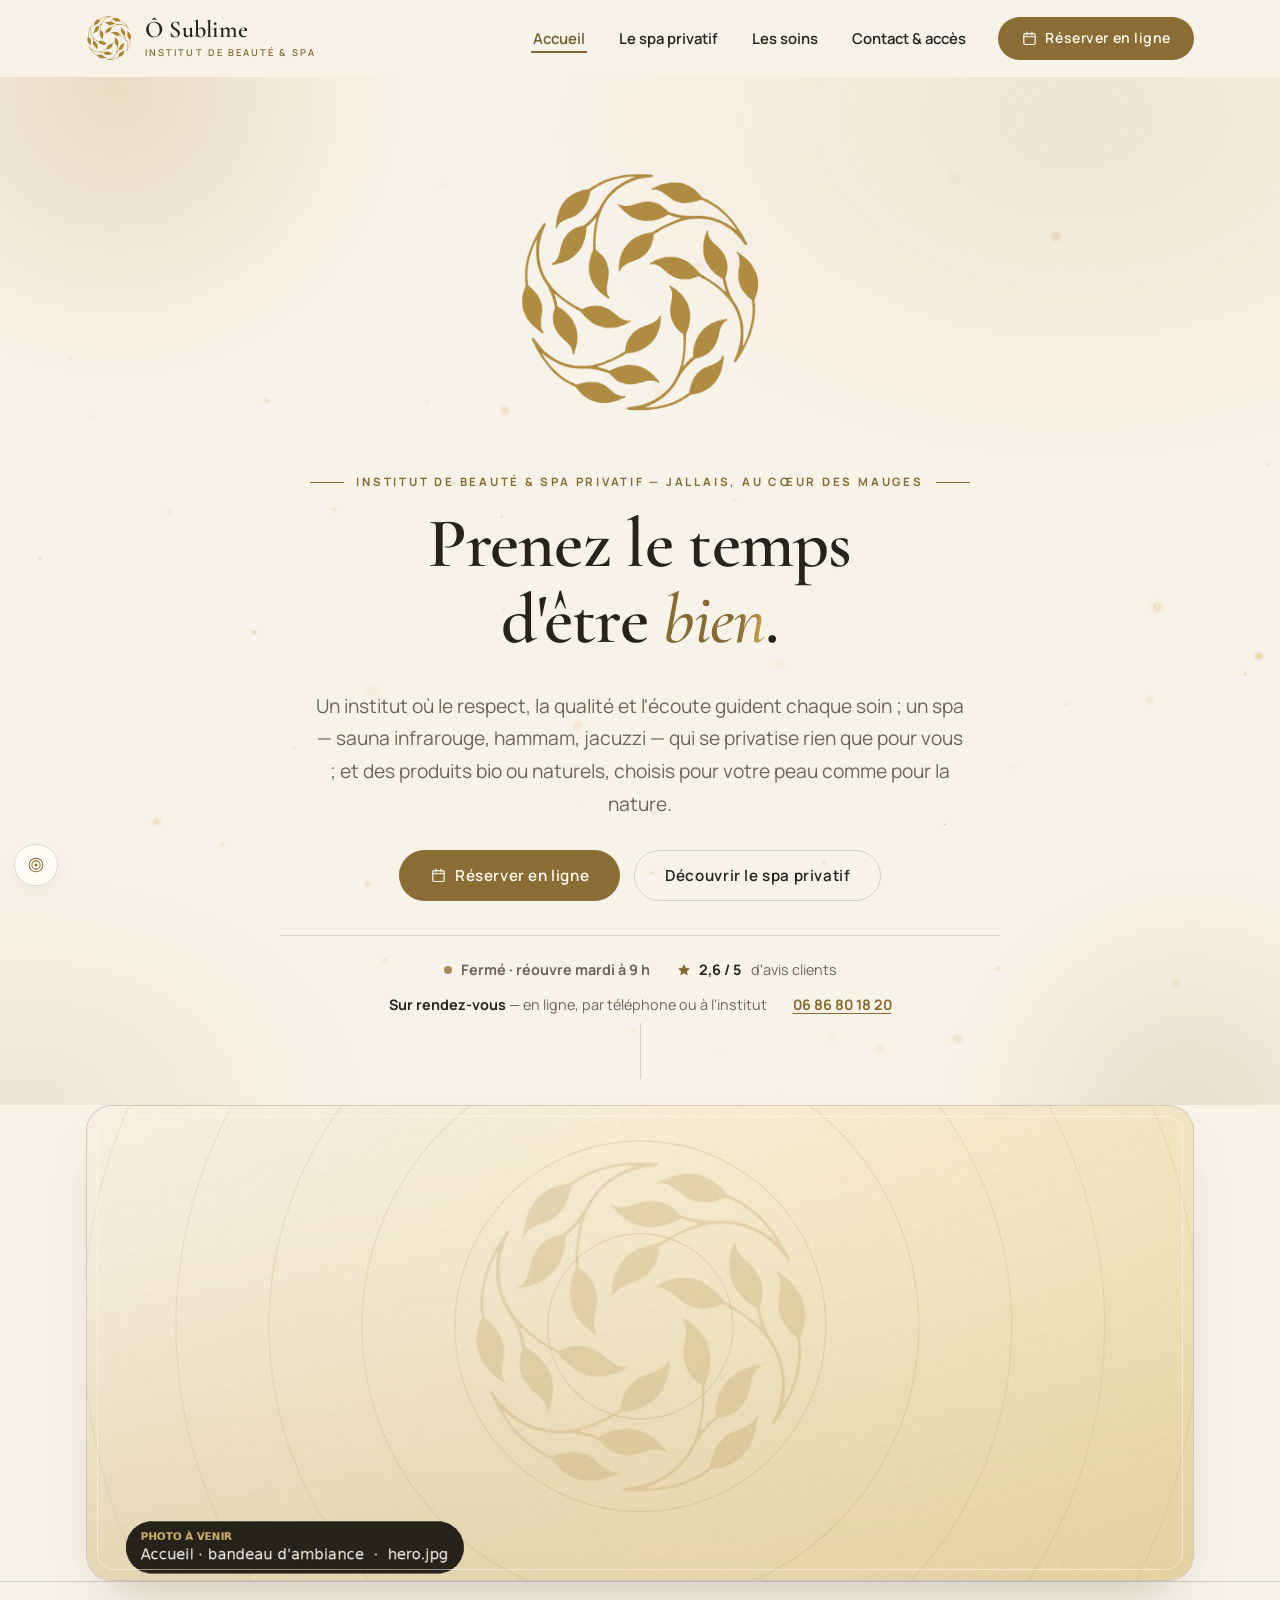
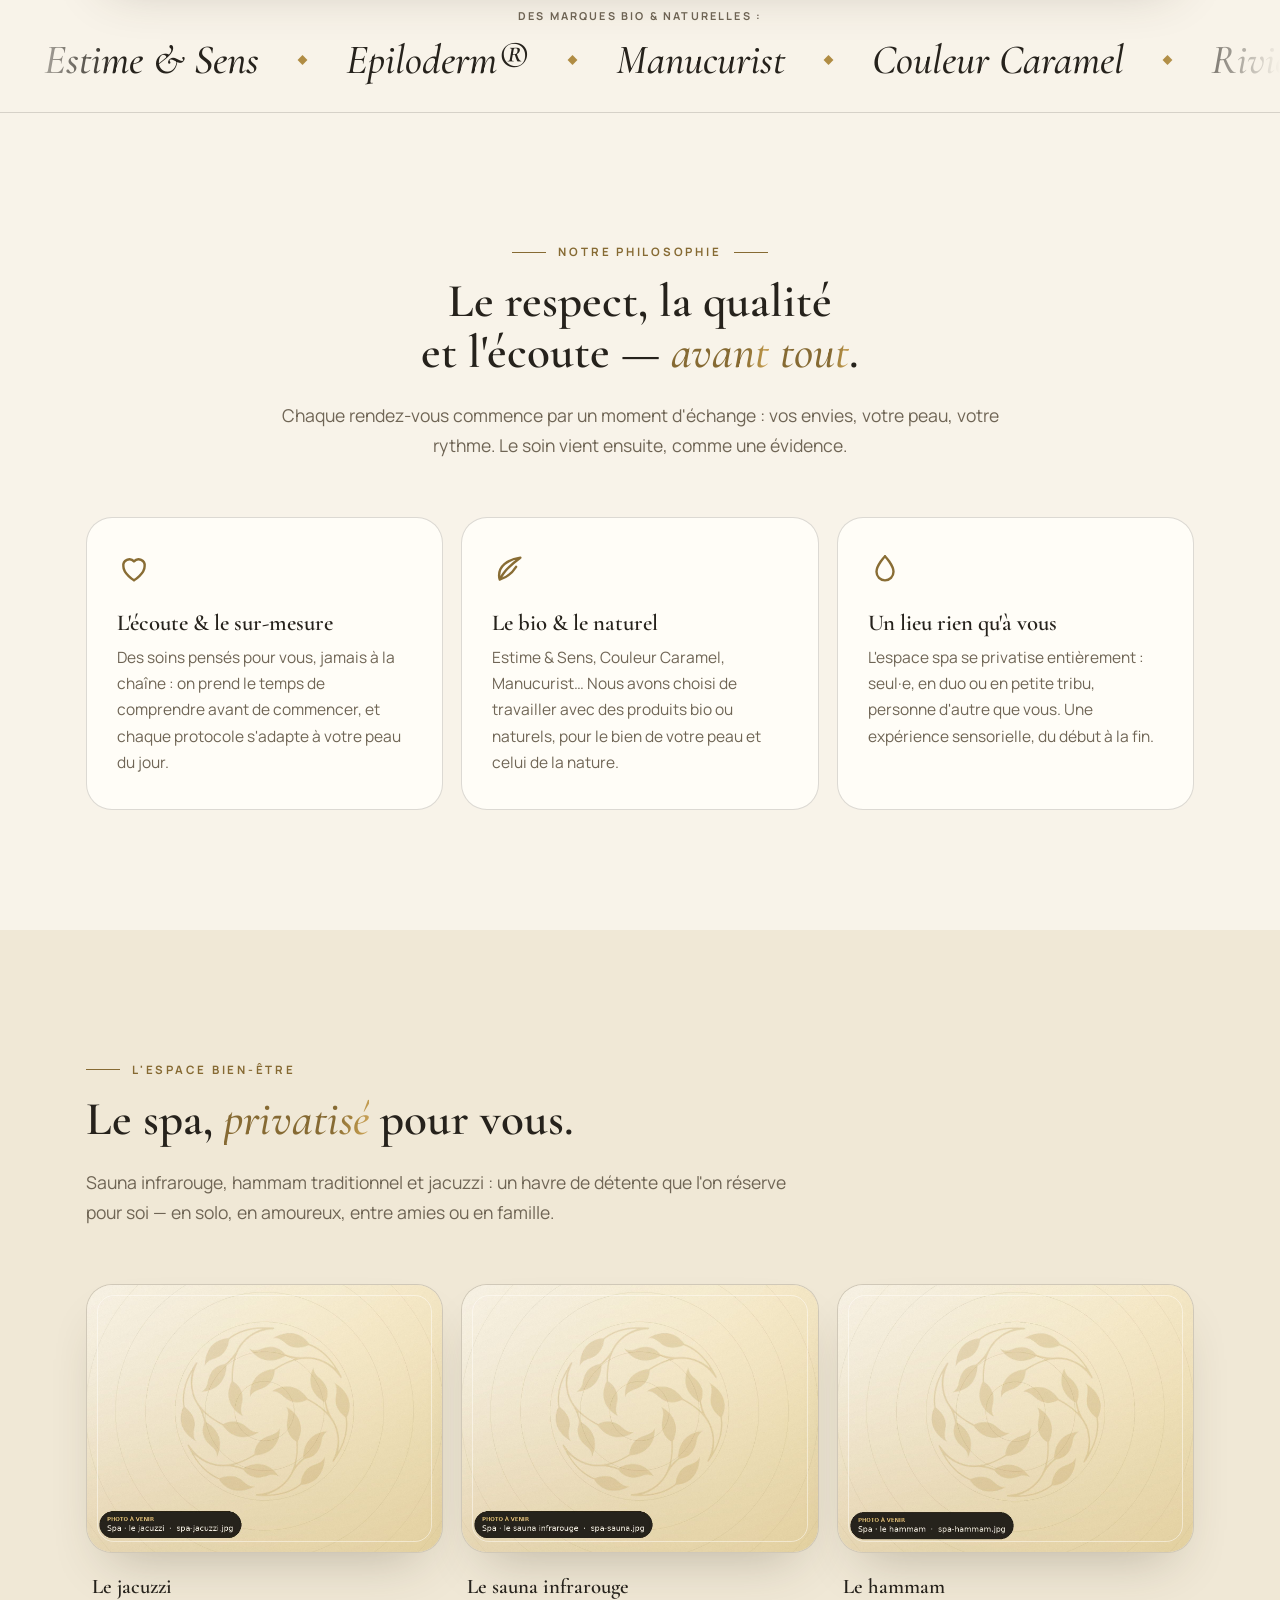
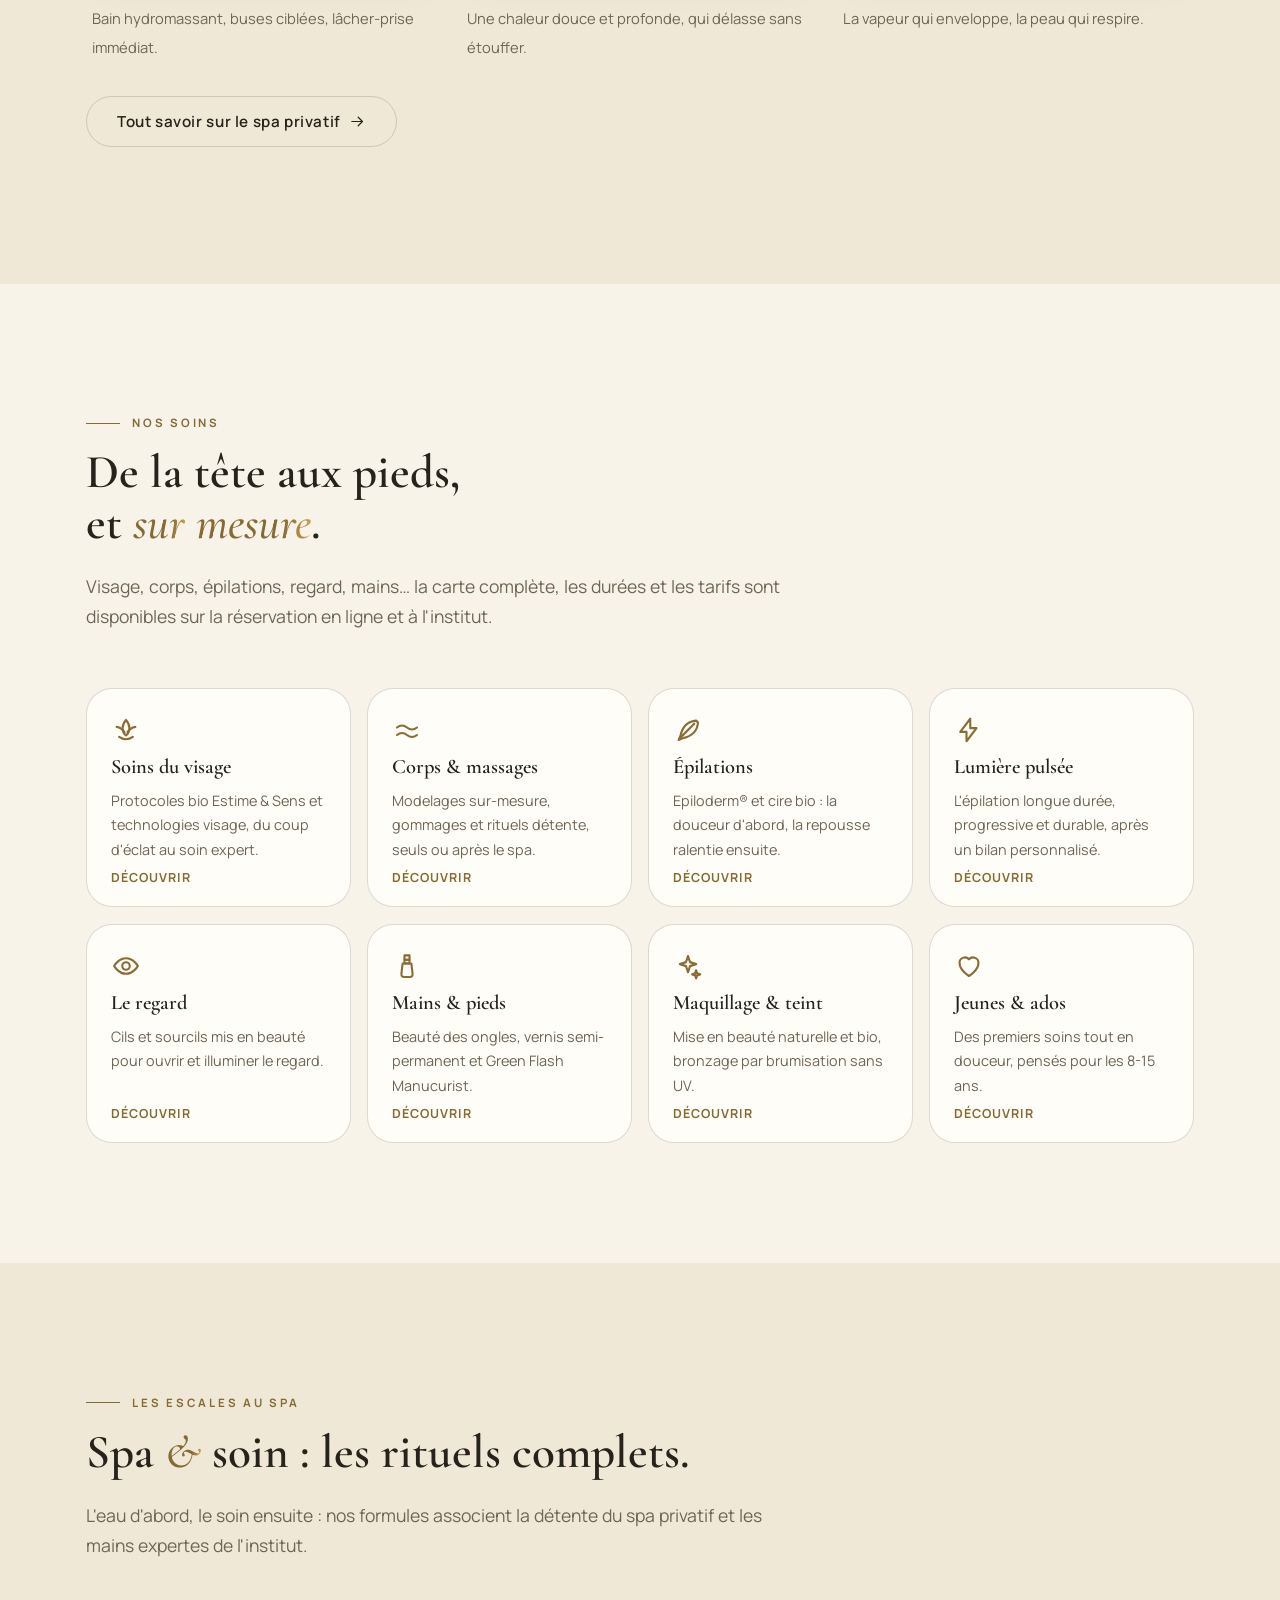
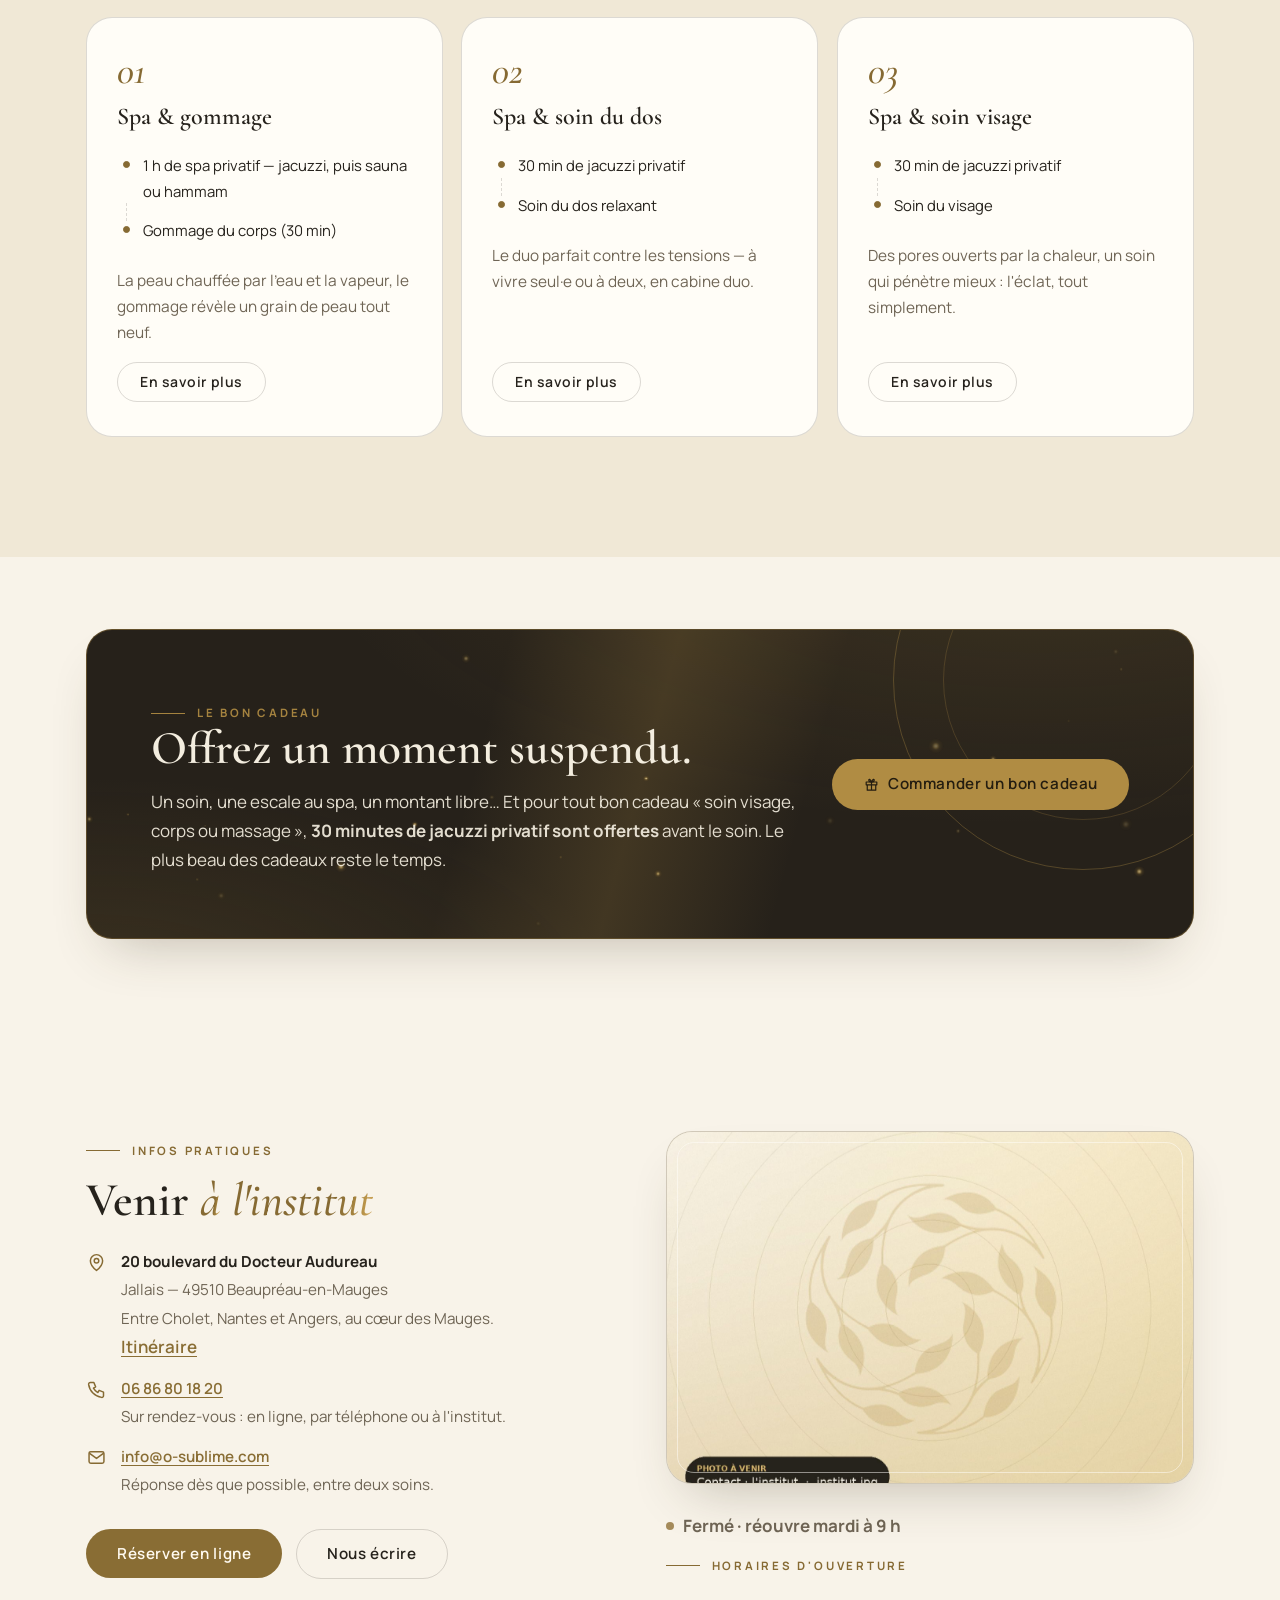
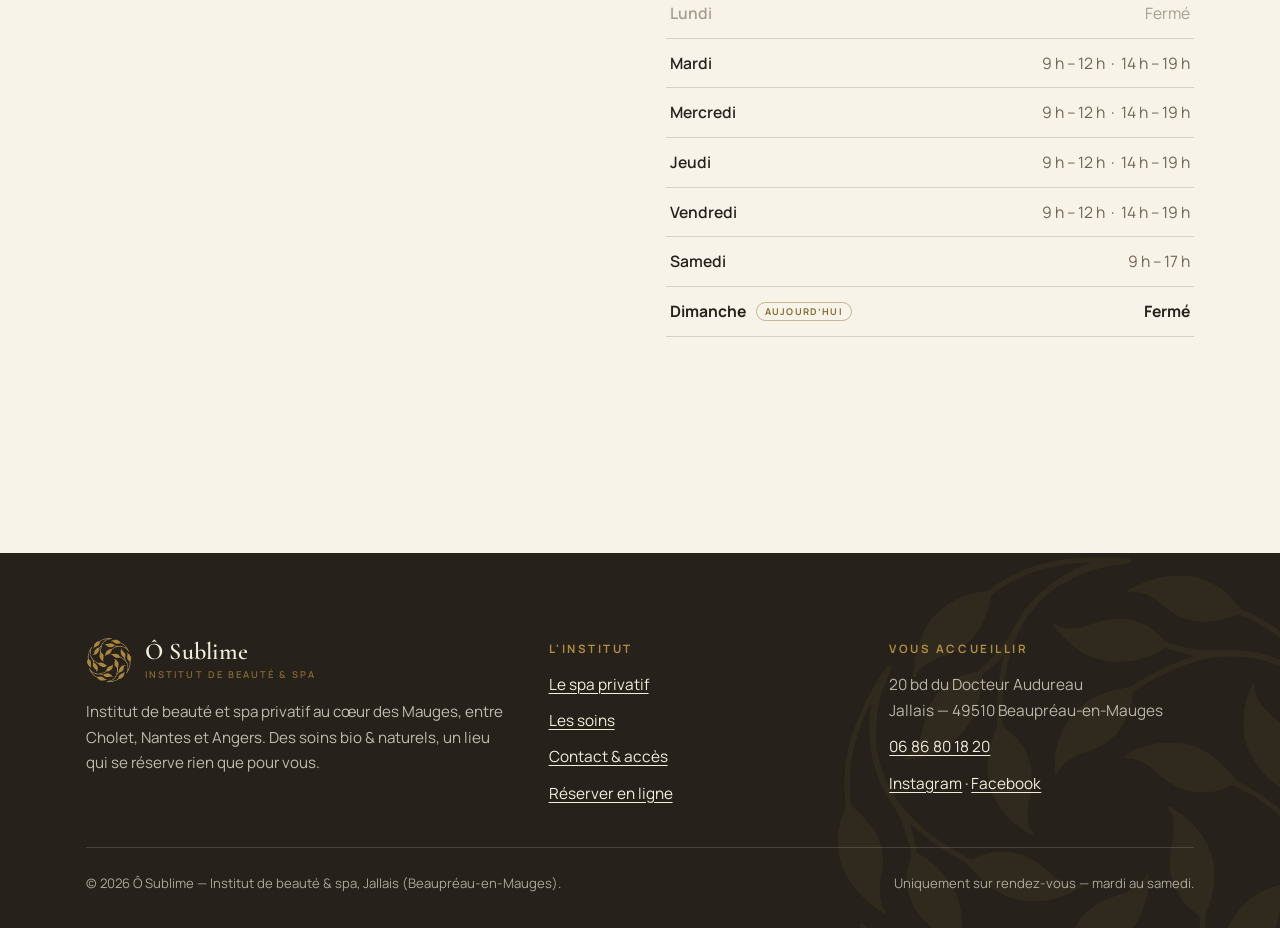
==== commit 80eb2313: "Version « motion design » : la couronne éclot, le rideau se lève « Ô » se prononce « eau » : le mouv" ====
--- a/index.html
+++ b/index.html
@@ -10,6 +10,14 @@
   <link rel="preconnect" href="https://fonts.gstatic.com" crossorigin>
   <link href="https://fonts.googleapis.com/css2?family=Cormorant+Garamond:ital,wght@0,500;0,600;1,500&family=Manrope:wght@400;500;600;700&display=swap" rel="stylesheet">
   <link rel="stylesheet" href="assets/css/style.css">
+  <link rel="stylesheet" href="assets/css/motion.css">
+  <script>
+  /* Couche « mouvement » : activée seulement si JS actif, si l'appareil n'a pas demandé de réduire les
+     animations et si l'interrupteur n'est pas coupé. Filet de sécurité : sans motion.js sous 5 s, retour au site sobre. */
+  (function(){var d=document.documentElement,r=false,s=null;d.classList.add('js');try{r=matchMedia('(prefers-reduced-motion: reduce)').matches;s=localStorage.getItem('os-motion')}catch(e){}
+  if(s==='on'||(s!=='off'&&!r)){d.classList.add('has-motion');try{if(sessionStorage.getItem('os-curtain'))d.classList.add('curtain-hold')}catch(e){}
+  setTimeout(function(){if(!window.OSMotion)d.classList.remove('has-motion','curtain-hold')},5000)}})();
+  </script>
   <meta property="og:type" content="website">
   <meta property="og:title" content="Ô Sublime — Institut de beauté &amp; spa privatif à Jallais">
   <meta property="og:description" content="Sauna infrarouge, hammam, jacuzzi et soins bio &amp; naturels, dans un lieu qui se privatise rien que pour vous.">
@@ -70,7 +78,7 @@
 <main id="contenu">
 
   <!-- ========================= HÉROS ========================= -->
-  <section class="hero hero--statement">
+  <section class="hero hero--statement" data-intro>
     <div class="wrap">
       <div class="hero__crest reveal" aria-hidden="true">
         <img src="assets/img/logo-couronne.png" width="282" height="282" alt="" fetchpriority="high">
@@ -90,7 +98,7 @@
       <div class="hero__meta reveal reveal-d2">
         <span class="hero__note">
           <svg viewBox="0 0 24 24" fill="currentColor" aria-hidden="true"><path d="M12 3l2.7 5.8 6.3.8-4.6 4.3 1.2 6.1-5.6-3.1-5.6 3.1 1.2-6.1L3 9.6l6.3-.8z"/></svg>
-          <strong>4,9 / 5</strong>&nbsp;d'avis clients
+          <strong><span data-count="4.9" data-dec="1">4,9</span> / 5</strong>&nbsp;d'avis clients
         </span>
         <span><strong>Sur rendez-vous</strong> — en ligne, par téléphone ou à l'institut</span>
         <span><strong><a href="tel:+33686801820">06 86 80 18 20</a></strong></span>
@@ -116,6 +124,24 @@
         <li>Couleur Caramel</li>
         <li>Riviera Tan</li>
       </ul>
+    </div>
+    <div class="marquee">
+      <div class="marquee__track">
+        <ul>
+          <li>Estime &amp; Sens</li>
+          <li>Epiloderm®</li>
+          <li>Manucurist</li>
+          <li>Couleur Caramel</li>
+          <li>Riviera Tan</li>
+        </ul>
+        <ul aria-hidden="true">
+          <li>Estime &amp; Sens</li>
+          <li>Epiloderm®</li>
+          <li>Manucurist</li>
+          <li>Couleur Caramel</li>
+          <li>Riviera Tan</li>
+        </ul>
+      </div>
     </div>
   </aside>
 
@@ -395,5 +421,7 @@
 </footer>
 
 <script src="assets/js/main.js"></script>
+<script src="assets/js/wreath.js"></script>
+<script src="assets/js/motion.js"></script>
 </body>
 </html>
--- a/assets/css/style.css
+++ b/assets/css/style.css
@@ -362,6 +362,9 @@
 }
 .brands ul { margin: 0; padding: 0; }
 
+/* Défilé des marques : réservé à la couche « mouvement » (motion.css) */
+.marquee { display: none; }
+
 /* ==========================================================================
    Piliers (philosophie)
    ========================================================================== */
@@ -730,15 +733,17 @@
    Apparitions au défilement
    ========================================================================== */
 
-.reveal { opacity: 0; transform: translateY(22px); transition: opacity .6s ease, transform .6s ease; }
-.reveal.is-in { opacity: 1; transform: none; }
+/* Le masquage initial n'a lieu que si JavaScript tourne (classe .js posée dans <head>) :
+   sans JS, tout le contenu reste visible. */
+.js .reveal { opacity: 0; transform: translateY(22px); transition: opacity .6s ease, transform .6s ease; }
+.js .reveal.is-in { opacity: 1; transform: none; }
 .reveal-d1 { transition-delay: .08s; }
 .reveal-d2 { transition-delay: .16s; }
 .reveal-d3 { transition-delay: .24s; }
 
 @media (prefers-reduced-motion: reduce) {
   html { scroll-behavior: auto; }
-  .reveal { opacity: 1; transform: none; transition: none; }
+  .js .reveal { opacity: 1; transform: none; transition: none; }
   .hero__crest img { animation: none; }
   .btn:hover, .care-card:hover, .spa-tile:hover .photo { transform: none; }
 }
--- a/assets/css/motion.css
+++ b/assets/css/motion.css
@@ -0,0 +1,478 @@
+/* ==========================================================================
+   Ô SUBLIME — couche « mouvement »
+   --------------------------------------------------------------------------
+   Idée directrice : « Ô » se prononce « eau ». Le mouvement du site est celui de
+   l'eau, de la lumière et de l'or — une onde qui part de la couronne, des
+   feuilles qui éclosent une à une, une poussière d'or qui flotte, un rideau qui
+   se lève d'une page à l'autre. Lent, souple, jamais nerveux.
+
+   Cette couche est RETIRABLE : sans motion.css / motion.js, le site est
+   exactement la version sobre. Tout ce qui bouge est sous html.has-motion, une
+   classe posée seulement si JavaScript est actif, si l'appareil n'a pas demandé
+   de « réduire les animations » et si l'interrupteur n'est pas coupé.
+   ========================================================================== */
+
+:root {
+  --ease-out: cubic-bezier(.22, 1, .36, 1);
+  --ease-io: cubic-bezier(.76, 0, .24, 1);
+  --ease-spring: cubic-bezier(.34, 1.45, .64, 1);
+}
+
+/* ---------- 0. Éléments décoratifs injectés : invisibles tant que le mouvement est coupé ---------- */
+.progress, .cursor, .cursor-dot, .scroll-cue, .dust, .sheen, .foot-wreath,
+.marquee, .curtain, .wreath, .rings { display: none; }
+
+html.has-motion .progress,
+html.has-motion .scroll-cue,
+html.has-motion .dust,
+html.has-motion .sheen,
+html.has-motion .foot-wreath,
+html.has-motion .marquee,
+html.has-motion .wreath,
+html.has-motion .rings { display: block; }
+html.has-motion .curtain { display: grid; }
+html.has-motion.has-cursor .cursor,
+html.has-motion.has-cursor .cursor-dot { display: block; }
+
+/* ==========================================================================
+   1. Apparitions au défilement
+   ========================================================================== */
+
+html.has-motion .reveal {
+  opacity: 0; transform: none; translate: 0 38px; scale: .985;
+  transition: opacity 1.1s var(--ease-out), translate 1.3s var(--ease-out), scale 1.3s var(--ease-out);
+  transition-delay: var(--d, 0ms);
+}
+html.has-motion .reveal.is-in { opacity: 1; translate: 0 0; scale: 1; }
+
+/* Séquences : le conteneur ne bouge pas, ses enfants se lèvent l'un après l'autre */
+html.has-motion [data-seq].reveal { opacity: 1; translate: none; scale: none; transition: none; }
+html.has-motion [data-seq] > * {
+  --sd: calc(var(--k, 0) * 95ms + 120ms);
+  transition: opacity 1s var(--ease-out) var(--sd), translate 1.2s var(--ease-out) var(--sd),
+              transform .5s var(--ease-out), border-color .25s ease, box-shadow .35s ease,
+              background-color .25s ease, color .25s ease;
+}
+html.has-motion [data-seq]:not(.is-in) > * { opacity: 0; translate: 0 26px; }
+html.has-motion [data-seq] > tr { translate: none !important; }
+
+/* Le filet des petits titres se déroule */
+html.has-motion .kicker::before,
+html.has-motion .kicker--center::after { transition: transform 1.2s var(--ease-out) .25s; }
+html.has-motion .kicker::before { transform-origin: left center; }
+html.has-motion .kicker--center::after { transform-origin: right center; }
+html.has-motion :is([data-seq], [data-intro]):not(.is-in, .intro-on) .kicker::before,
+html.has-motion :is([data-seq], [data-intro]):not(.is-in, .intro-on) .kicker--center::after { transform: scaleX(0); }
+
+/* ==========================================================================
+   2. Titres : les mots montent d'un masque, un à un
+   ========================================================================== */
+
+html.has-motion .w {
+  display: inline-block; overflow: hidden; vertical-align: top;
+  padding: .14em .09em .22em; margin: -.14em -.09em -.22em;
+}
+html.has-motion .wi {
+  display: inline-block; transform-origin: 0 100%;
+  transform: translateY(112%) rotate(4deg);
+  transition: transform 1.15s var(--ease-out);
+  transition-delay: calc(var(--wi, 0) * 70ms);
+}
+html.has-motion [data-split].is-in .wi { transform: none; }
+/* Dans un héros, seul le départ de l'intro (.intro-on) compte, jamais le .is-in posé par main.js */
+html.has-motion [data-intro]:not(.intro-on) [data-split] .wi { transform: translateY(112%) rotate(4deg); }
+
+/* Les mots en italique doré ont un reflet d'or qui glisse lentement */
+html.has-motion .gold-i .wi {
+  background: linear-gradient(100deg, var(--brass) 0%, var(--brass) 38%, #b08c43 46%, #caa257 50%, #b08c43 54%, var(--brass) 62%, var(--brass) 100%);
+  background-size: 200% 100%;
+  -webkit-background-clip: text; background-clip: text;
+  -webkit-text-fill-color: transparent; color: transparent;
+  animation: foil 9s linear infinite;
+}
+@keyframes foil { from { background-position: 0% 0; } to { background-position: 200% 0; } }
+
+/* ==========================================================================
+   3. Photos : le cadre arrive, l'image se dévoile en montant, puis respire
+   ========================================================================== */
+
+html.has-motion .photo { transform: translateZ(0); }
+html.has-motion .photo img {
+  scale: 1.32; clip-path: inset(100% 0 0 0);
+  transform: translate3d(0, var(--py, 0px), 0);
+  transition: clip-path 1.6s var(--ease-io), scale 2.6s var(--ease-out);
+  will-change: transform;
+}
+html.has-motion .photo.is-in img { scale: 1.12; clip-path: inset(0 0 0 0); }
+html.has-motion .photo::after { opacity: 0; transition: opacity 1.4s ease 1.1s; }
+html.has-motion .photo.is-in::after { opacity: 1; }
+
+html.has-motion .spa-tile:hover .photo img { scale: 1.18; }
+
+/* ==========================================================================
+   4. Icônes au trait : elles se dessinent
+   ========================================================================== */
+
+html.has-motion [data-draw] {
+  stroke-dasharray: var(--len); stroke-dashoffset: var(--len);
+  transition: stroke-dashoffset 1.7s var(--ease-out);
+  transition-delay: calc(var(--dk, 0) * 110ms + .35s);
+}
+html.has-motion .is-in [data-draw] { stroke-dashoffset: 0; }
+html.has-motion .ill [data-draw] { transition-duration: 2.6s; }
+html.has-motion .ill .spin-slow {
+  transform-box: fill-box; transform-origin: center; animation: spin 120s linear infinite;
+}
+html.has-motion .ill { animation: bob 9s ease-in-out infinite; }
+@keyframes bob { 50% { translate: 0 -9px; } }
+@keyframes spin { to { transform: rotate(360deg); } }
+
+/* ==========================================================================
+   5. La couronne : éclosion, rotation lente, ondes
+   ========================================================================== */
+
+.wreath { width: 100%; height: auto; overflow: visible; }
+.wreath * { transform-box: fill-box; }
+.wreath path { fill: var(--gold); }
+.w-spin, .w-stems { transform-origin: 50% 50%; }
+
+/* état initial : tout est caché jusqu'au départ de l'intro (héros) ou du rideau */
+html.has-motion [data-intro]:not(.intro-on) .wreath :is(.w-stems, .w-stem, .w-leaf, .w-leaf path),
+html.has-motion .curtain:not(.play) .wreath :is(.w-stems, .w-stem, .w-leaf, .w-leaf path) { opacity: 0; }
+
+/* 1. les six tiges s'enroulent ensemble, en apparaissant l'une après l'autre */
+html.has-motion :is([data-intro].intro-on, .curtain.play) .w-stems {
+  animation: w-stems-in calc(1.7s * var(--bloom, 1)) var(--ease-out) .05s both;
+}
+html.has-motion :is([data-intro].intro-on, .curtain.play) .w-stem {
+  animation: w-fade calc(1s * var(--bloom, 1)) ease-out calc(.05s + var(--i) * 100ms * var(--bloom, 1)) both;
+}
+/* 2. les dix-huit feuilles éclosent depuis leur tige */
+html.has-motion :is([data-intro].intro-on, .curtain.play) .w-leaf path {
+  animation: w-leaf-in calc(1.05s * var(--bloom, 1)) var(--ease-spring)
+             calc(.55s * var(--bloom, 1) + var(--i) * 64ms * var(--bloom, 1)) both;
+}
+/* 3. puis la vie continue : rotation très lente, feuilles qui se balancent */
+html.has-motion [data-intro].intro-on .w-spin { animation: w-spin 160s linear 3.4s infinite; }
+html.has-motion [data-intro].intro-on .w-leaf {
+  animation: w-sway 7s ease-in-out infinite;
+  animation-delay: calc(3.2s + var(--i) * .43s);
+}
+@keyframes w-stems-in { from { transform: rotate(-44deg) scale(.9); } to { transform: none; } }
+@keyframes w-fade { from { opacity: 0; } to { opacity: 1; } }
+@keyframes w-leaf-in {
+  from { opacity: 0; transform: scale(.04) rotate(-34deg); }
+  35%  { opacity: 1; }
+  to   { opacity: 1; transform: none; }
+}
+@keyframes w-spin { to { transform: rotate(360deg); } }
+@keyframes w-sway { 50% { transform: rotate(2.4deg); } }
+
+/* Héros de l'accueil */
+html.has-motion .hero > .wrap { position: relative; z-index: 1; }
+html.has-motion .hero__crest {
+  width: clamp(168px, 30vw, 250px); aspect-ratio: 1; margin-bottom: 46px;
+  will-change: transform;
+}
+html.has-motion .hero__crest::before,
+html.has-motion .hero__crest::after { display: none; }
+html.has-motion .hero__crest:has(.crest-svg) > img { display: none; }
+html.has-motion .hero__crest .crest-svg { position: relative; }
+.hero__crest .rings {
+  position: absolute; left: 50%; top: 50%; width: 100%; height: 100%;
+  translate: -50% -50%; overflow: visible; pointer-events: none;
+}
+.rings circle {
+  fill: none; stroke: var(--gold); stroke-width: 1; vector-effect: non-scaling-stroke;
+  transform-box: fill-box; transform-origin: center; opacity: 0;
+}
+html.has-motion [data-intro].intro-on .rings circle {
+  animation: ring-out 9s cubic-bezier(.18, .6, .32, 1) infinite;
+  animation-delay: calc(1.8s + var(--r) * 3s);
+}
+@keyframes ring-out {
+  0%   { transform: scale(.66); opacity: 0; }
+  9%   { opacity: .6; }
+  100% { transform: scale(3.5); opacity: 0; }
+}
+
+/* Lueurs de bougie qui dérivent derrière le héros */
+html.has-motion :is(.hero, .page-hero)::before,
+html.has-motion :is(.hero, .page-hero)::after {
+  content: ""; position: absolute; pointer-events: none; border-radius: 50%; z-index: 0;
+  will-change: transform;
+}
+html.has-motion :is(.hero, .page-hero)::before {
+  width: 62vmax; height: 62vmax; left: -22vmax; top: -30vmax;
+  background: radial-gradient(closest-side, color-mix(in srgb, var(--gold) 22%, transparent), transparent 72%);
+  animation: glow-a 24s ease-in-out infinite alternate;
+}
+html.has-motion :is(.hero, .page-hero)::after {
+  width: 54vmax; height: 54vmax; right: -20vmax; bottom: -28vmax;
+  background: radial-gradient(closest-side, color-mix(in srgb, var(--accent) 15%, transparent), transparent 72%);
+  animation: glow-b 30s ease-in-out infinite alternate;
+}
+@keyframes glow-a { to { transform: translate3d(14vmax, 9vmax, 0) scale(1.18); } }
+@keyframes glow-b { to { transform: translate3d(-12vmax, -8vmax, 0) scale(1.12); } }
+
+.dust { position: absolute; inset: 0; width: 100%; height: 100%; pointer-events: none; z-index: 0; }
+.hero .dust { z-index: 0; }
+
+/* Repère de défilement */
+.scroll-cue { position: absolute; left: 50%; bottom: 26px; width: 1px; height: 56px; overflow: hidden; background: var(--line); z-index: 1; }
+.scroll-cue::after {
+  content: ""; position: absolute; left: 0; top: -34%; width: 1px; height: 34%; background: var(--gold);
+  animation: cue 2.6s var(--ease-io) infinite;
+}
+@keyframes cue { to { top: 100%; } }
+
+/* ==========================================================================
+   6. Intro du héros et des en-têtes de page
+   ========================================================================== */
+
+html.has-motion [data-intro] { --t0: .05s; }
+html.has-motion .hero--statement { --t0: .85s; }
+
+html.has-motion [data-intro]:not(.intro-on) :is(.kicker, h1, .lead, .hero__cta, .hero__meta, .hero__crest, .scroll-cue) { opacity: 0; }
+html.has-motion [data-intro] :is(.kicker, .lead, .hero__cta, .hero__meta, .scroll-cue) {
+  transition: opacity 1s var(--ease-out), translate 1.2s var(--ease-out);
+}
+html.has-motion [data-intro]:not(.intro-on) :is(.kicker, .lead, .hero__cta, .hero__meta, .scroll-cue) { translate: 0 22px; }
+html.has-motion [data-intro].intro-on .kicker { transition-delay: var(--t0); }
+html.has-motion [data-intro].intro-on .lead { transition-delay: calc(var(--t0) + .8s); }
+html.has-motion [data-intro].intro-on .hero__cta { transition-delay: calc(var(--t0) + 1s); }
+html.has-motion [data-intro].intro-on .hero__meta { transition-delay: calc(var(--t0) + 1.2s); }
+html.has-motion [data-intro].intro-on .scroll-cue { transition-delay: calc(var(--t0) + 1.9s); }
+html.has-motion [data-intro].intro-on [data-split] .wi {
+  transform: none; transition-delay: calc(var(--t0) + .12s + var(--wi, 0) * 90ms);
+}
+
+/* Ondes des en-têtes de page : des cercles qui s'élargissent comme sur l'eau */
+html.has-motion .page-hero__deco circle {
+  transform-box: fill-box; transform-origin: center;
+  animation: ring-out 11s cubic-bezier(.18, .6, .32, 1) infinite;
+  animation-delay: calc(var(--r, 0) * 3.6s);
+}
+html.has-motion .page-hero__deco circle:nth-child(2) { --r: 1; }
+html.has-motion .page-hero__deco circle:nth-child(3) { --r: 2; }
+html.has-motion .page-hero__deco { opacity: .5; }
+
+/* ==========================================================================
+   7. Bandeau des marques : un défilé continu
+   ========================================================================== */
+
+html.has-motion .brands__row ul { display: none; }
+html.has-motion .brands { padding-block: 26px 22px; overflow: hidden; }
+html.has-motion .brands__row { padding-bottom: 8px; }
+html.has-motion .marquee {
+  overflow: hidden;
+  -webkit-mask-image: linear-gradient(90deg, transparent, #000 9%, #000 91%, transparent);
+  mask-image: linear-gradient(90deg, transparent, #000 9%, #000 91%, transparent);
+}
+.marquee__track { display: flex; width: max-content; animation: marquee 52s linear infinite; }
+.marquee:hover .marquee__track { animation-play-state: paused; }
+.marquee__track ul { display: flex; flex: none; margin: 0; padding: 0; list-style: none; }
+.marquee__track li {
+  position: relative; white-space: nowrap;
+  padding: 0 clamp(26px, 3.4vw, 50px);
+  font-family: var(--serif); font-style: italic; font-weight: 500;
+  font-size: clamp(1.7rem, 3.4vw, 2.6rem); line-height: 1.4; color: var(--ink);
+}
+.marquee__track li::after {
+  content: ""; position: absolute; right: -4px; top: 50%; width: 7px; height: 7px;
+  background: var(--gold); translate: 0 -50%; rotate: 45deg;
+}
+@keyframes marquee { to { transform: translate3d(-50%, 0, 0); } }
+
+/* ==========================================================================
+   8. Boutons : reflet d'or, onde au clic, attraction magnétique
+   ========================================================================== */
+
+html.has-motion .btn {
+  position: relative; overflow: hidden; isolation: isolate;
+  transform: translate3d(var(--tx, 0px), var(--ty, 0px), 0);
+}
+html.has-motion .btn:hover { transform: translate3d(var(--tx, 0px), calc(var(--ty, 0px) - 1px), 0); }
+html.has-motion .btn::before {
+  content: ""; position: absolute; inset: 0; z-index: -1; pointer-events: none;
+  background: linear-gradient(105deg, transparent 32%, rgba(255, 244, 214, .42) 50%, transparent 68%);
+  translate: -125% 0; transition: translate .95s var(--ease-out);
+}
+html.has-motion .btn--ghost::before { background: linear-gradient(105deg, transparent 32%, color-mix(in srgb, var(--gold) 26%, transparent) 50%, transparent 68%); }
+html.has-motion .btn:hover::before { translate: 125% 0; }
+.btn .rip {
+  position: absolute; border-radius: 50%; pointer-events: none; z-index: -1;
+  background: currentColor; opacity: .3; transform: scale(0);
+  animation: rip .9s var(--ease-out) forwards;
+}
+@keyframes rip { to { transform: scale(1); opacity: 0; } }
+
+/* ==========================================================================
+   9. Cartes : légère inclinaison et reflet qui suit le curseur
+   ========================================================================== */
+
+html.has-motion .care-card,
+html.has-motion .escale {
+  position: relative; overflow: hidden;
+  transform: perspective(1100px) rotateX(var(--rx, 0deg)) rotateY(var(--ry, 0deg));
+}
+html.has-motion .care-card:hover {
+  transform: perspective(1100px) rotateX(var(--rx, 0deg)) rotateY(var(--ry, 0deg)) translateY(-4px);
+}
+html.has-motion .care-card::before,
+html.has-motion .escale::before {
+  content: ""; position: absolute; inset: 0; pointer-events: none; opacity: 0;
+  background: radial-gradient(440px circle at var(--mx, 50%) var(--my, 0%), color-mix(in srgb, var(--gold) 18%, transparent), transparent 62%);
+  transition: opacity .45s ease;
+}
+html.has-motion .care-card:hover::before,
+html.has-motion .escale:hover::before { opacity: 1; }
+
+/* Les étapes d'une escale se remplissent l'une après l'autre */
+html.has-motion .escale__path li::before {
+  transition: background-color .7s ease calc(var(--k, 0) * 220ms + .9s);
+}
+html.has-motion .escale__path li::before { background-color: transparent; }
+html.has-motion .is-in .escale__path li::before { background-color: var(--brass); }
+
+/* Coches : elles se dessinent (voir [data-draw]) ; petit glissé des lignes */
+html.has-motion .care-points li { transition-property: opacity, translate; }
+
+/* ==========================================================================
+   10. Écrin (bandeaux sombres) : reflet qui balaie + poussière d'or
+   ========================================================================== */
+
+.sheen {
+  position: absolute; inset: -30% -40%; pointer-events: none; z-index: 0;
+  background: linear-gradient(105deg, transparent 42%, color-mix(in srgb, var(--gold) 20%, transparent) 50%, transparent 58%);
+  animation: sheen 11s ease-in-out infinite;
+}
+@keyframes sheen { 0%, 100% { transform: translateX(-38%); } 50% { transform: translateX(38%); } }
+html.has-motion .band > div { position: relative; z-index: 1; }
+html.has-motion .band::before, html.has-motion .band::after { animation: spin 140s linear infinite; }
+
+/* Pied de page : couronne en filigrane */
+.site-foot { position: relative; overflow: hidden; }
+.site-foot > .wrap { position: relative; z-index: 1; }
+.foot-wreath {
+  position: absolute; right: -8%; bottom: -46%; width: min(560px, 74vw);
+  opacity: .075; pointer-events: none; z-index: 0;
+}
+.foot-wreath .w-spin { animation: w-spin 240s linear infinite; }
+
+/* ==========================================================================
+   11. Heures d'ouverture vivantes
+   ========================================================================== */
+
+.status { display: inline-flex; align-items: center; gap: 9px; font-weight: 600; color: var(--ink); }
+.status i { position: relative; width: 8px; height: 8px; border-radius: 50%; background: var(--dot, #4f8a5b); flex: none; }
+.status.is-closed { --dot: #a48a5a; font-weight: 500; color: var(--soft); }
+html.has-motion .status.is-open i::after {
+  content: ""; position: absolute; inset: -5px; border-radius: 50%;
+  border: 1px solid var(--dot); animation: pulse 2.6s ease-out infinite;
+}
+@keyframes pulse { 0% { transform: scale(.4); opacity: .9; } 100% { transform: scale(1.6); opacity: 0; } }
+p.status-line { margin: 0 0 6px; }
+.hours tr.is-today th, .hours tr.is-today td { color: var(--ink); font-weight: 700; opacity: 1; }
+.hours tr.is-today th::after {
+  content: "aujourd’hui"; margin-left: 10px; padding: 2px 8px; border-radius: 99px;
+  font: 700 .58rem/1.6 var(--sans); letter-spacing: .14em; text-transform: uppercase;
+  color: var(--brass); border: 1px solid color-mix(in srgb, var(--brass) 45%, transparent);
+  vertical-align: 2px;
+}
+
+/* ==========================================================================
+   12. Sommaire des soins : la pastille suit la lecture
+   ========================================================================== */
+
+.chipnav a { transition: border-color .2s ease, background .3s ease, color .3s ease; }
+.chipnav a[aria-current="true"] { background: var(--cocoon); color: var(--cocoon-ink); border-color: var(--cocoon); }
+
+/* ==========================================================================
+   13. FAQ : ouverture en douceur
+   ========================================================================== */
+
+html.has-motion .faq details[open] p { animation: fade-down .7s var(--ease-out) .05s both; }
+html.has-motion .faq details summary::after { transform: none; transition: transform .55s var(--ease-out); }
+html.has-motion .faq details.is-open summary::after { transform: rotate(45deg); }
+@keyframes fade-down { from { opacity: 0; translate: 0 -8px; } to { opacity: 1; translate: 0 0; } }
+
+/* ==========================================================================
+   14. Chrome : progression, curseur, rideau, interrupteur
+   ========================================================================== */
+
+.progress {
+  position: fixed; left: 0; top: 0; width: 100%; height: 2px; z-index: 160; pointer-events: none;
+  transform: scaleX(0); transform-origin: 0 50%;
+  background: linear-gradient(90deg, var(--gold), #e2c47f);
+}
+
+.cursor, .cursor-dot { position: fixed; left: 0; top: 0; pointer-events: none; z-index: 650; opacity: 0; }
+.cursor {
+  width: 34px; height: 34px; margin: -17px 0 0 -17px; border-radius: 50%;
+  border: 1px solid var(--gold);
+  transition: opacity .3s ease, width .4s var(--ease-out), height .4s var(--ease-out),
+              margin .4s var(--ease-out), background-color .3s ease;
+}
+.cursor-dot { width: 5px; height: 5px; margin: -2.5px 0 0 -2.5px; border-radius: 50%; background: var(--gold); transition: opacity .3s ease; }
+.cursor.is-on, .cursor-dot.is-on { opacity: 1; }
+.cursor.is-link { width: 68px; height: 68px; margin: -34px 0 0 -34px; background: color-mix(in srgb, var(--gold) 15%, transparent); }
+.cursor.is-photo { width: 88px; height: 88px; margin: -44px 0 0 -44px; background: color-mix(in srgb, var(--gold) 10%, transparent); }
+.cursor.is-down { width: 22px; height: 22px; margin: -11px 0 0 -11px; }
+.cursor.is-text { opacity: 0; }
+
+.curtain {
+  position: fixed; inset: 0; z-index: 700; pointer-events: none; visibility: hidden;
+  place-items: center; text-align: center;
+  background:
+    radial-gradient(70% 60% at 50% 42%, color-mix(in srgb, var(--gold) 16%, transparent), transparent 70%),
+    var(--cocoon);
+  color: var(--cocoon-ink);
+  clip-path: inset(0 0 100% 0);
+}
+.curtain.is-active { visibility: visible; }
+.curtain__inner { display: grid; justify-items: center; gap: 4px; opacity: 0; transition: opacity .45s ease; }
+.curtain.is-covered .curtain__inner, .curtain.play .curtain__inner { opacity: 1; }
+.curtain .wreath { width: clamp(112px, 17vw, 158px); margin-bottom: 20px; --bloom: .5; }
+.curtain__name { margin: 0; font-family: var(--serif); font-size: clamp(1.7rem, 3vw, 2.3rem); font-weight: 600; letter-spacing: .04em; }
+.curtain__sub { margin: 0; font: 700 .62rem/1.4 var(--sans); letter-spacing: .28em; text-transform: uppercase; color: var(--gold); }
+html.curtain-hold::before { content: ""; position: fixed; inset: 0; z-index: 690; background: var(--cocoon, #26211a); }
+
+.motion-toggle {
+  position: fixed; left: 14px; bottom: 14px; z-index: 180;
+  display: inline-flex; align-items: center; height: 42px; padding: 0 13px; border-radius: 99px;
+  border: 1px solid var(--line);
+  background: color-mix(in srgb, var(--card) 88%, transparent);
+  -webkit-backdrop-filter: blur(10px); backdrop-filter: blur(10px);
+  color: var(--accent); cursor: pointer;
+  font: 600 .72rem/1 var(--sans); letter-spacing: .04em;
+  box-shadow: 0 12px 26px -16px rgba(64, 54, 34, .5);
+}
+.motion-toggle .ic { width: 16px; height: 16px; flex: none; overflow: visible; }
+.motion-toggle .ic circle { transform-box: fill-box; transform-origin: center; }
+.motion-toggle .slash { opacity: 0; stroke-linecap: round; }
+.motion-toggle[aria-pressed="false"] .ic { color: var(--soft); }
+.motion-toggle[aria-pressed="false"] .ic circle { opacity: .5; }
+.motion-toggle[aria-pressed="false"] .slash { opacity: 1; }
+.motion-toggle[aria-pressed="true"] .r1 { animation: toggle-wave 2.8s ease-out infinite; }
+.motion-toggle[aria-pressed="true"] .r2 { animation: toggle-wave 2.8s ease-out 1.4s infinite; }
+@keyframes toggle-wave { 0% { transform: scale(.55); opacity: .8; } 100% { transform: scale(1.05); opacity: 0; } }
+.motion-toggle .lbl {
+  color: var(--ink); white-space: nowrap; overflow: hidden;
+  max-width: 0; opacity: 0; margin-left: 0;
+  transition: max-width .5s var(--ease-out), opacity .3s ease, margin-left .5s var(--ease-out);
+}
+.motion-toggle:hover .lbl, .motion-toggle:focus-visible .lbl, .motion-toggle.is-hint .lbl {
+  max-width: 330px; opacity: 1; margin-left: 9px;
+}
+
+/* ==========================================================================
+   15. Ajustements mobiles
+   ========================================================================== */
+
+@media (max-width: 700px) {
+  html.has-motion .hero__crest { width: clamp(150px, 46vw, 200px); margin-bottom: 38px; }
+  .marquee__track { animation-duration: 40s; }
+  .foot-wreath { right: -24%; }
+  .motion-toggle { left: 10px; bottom: 10px; }
+}
